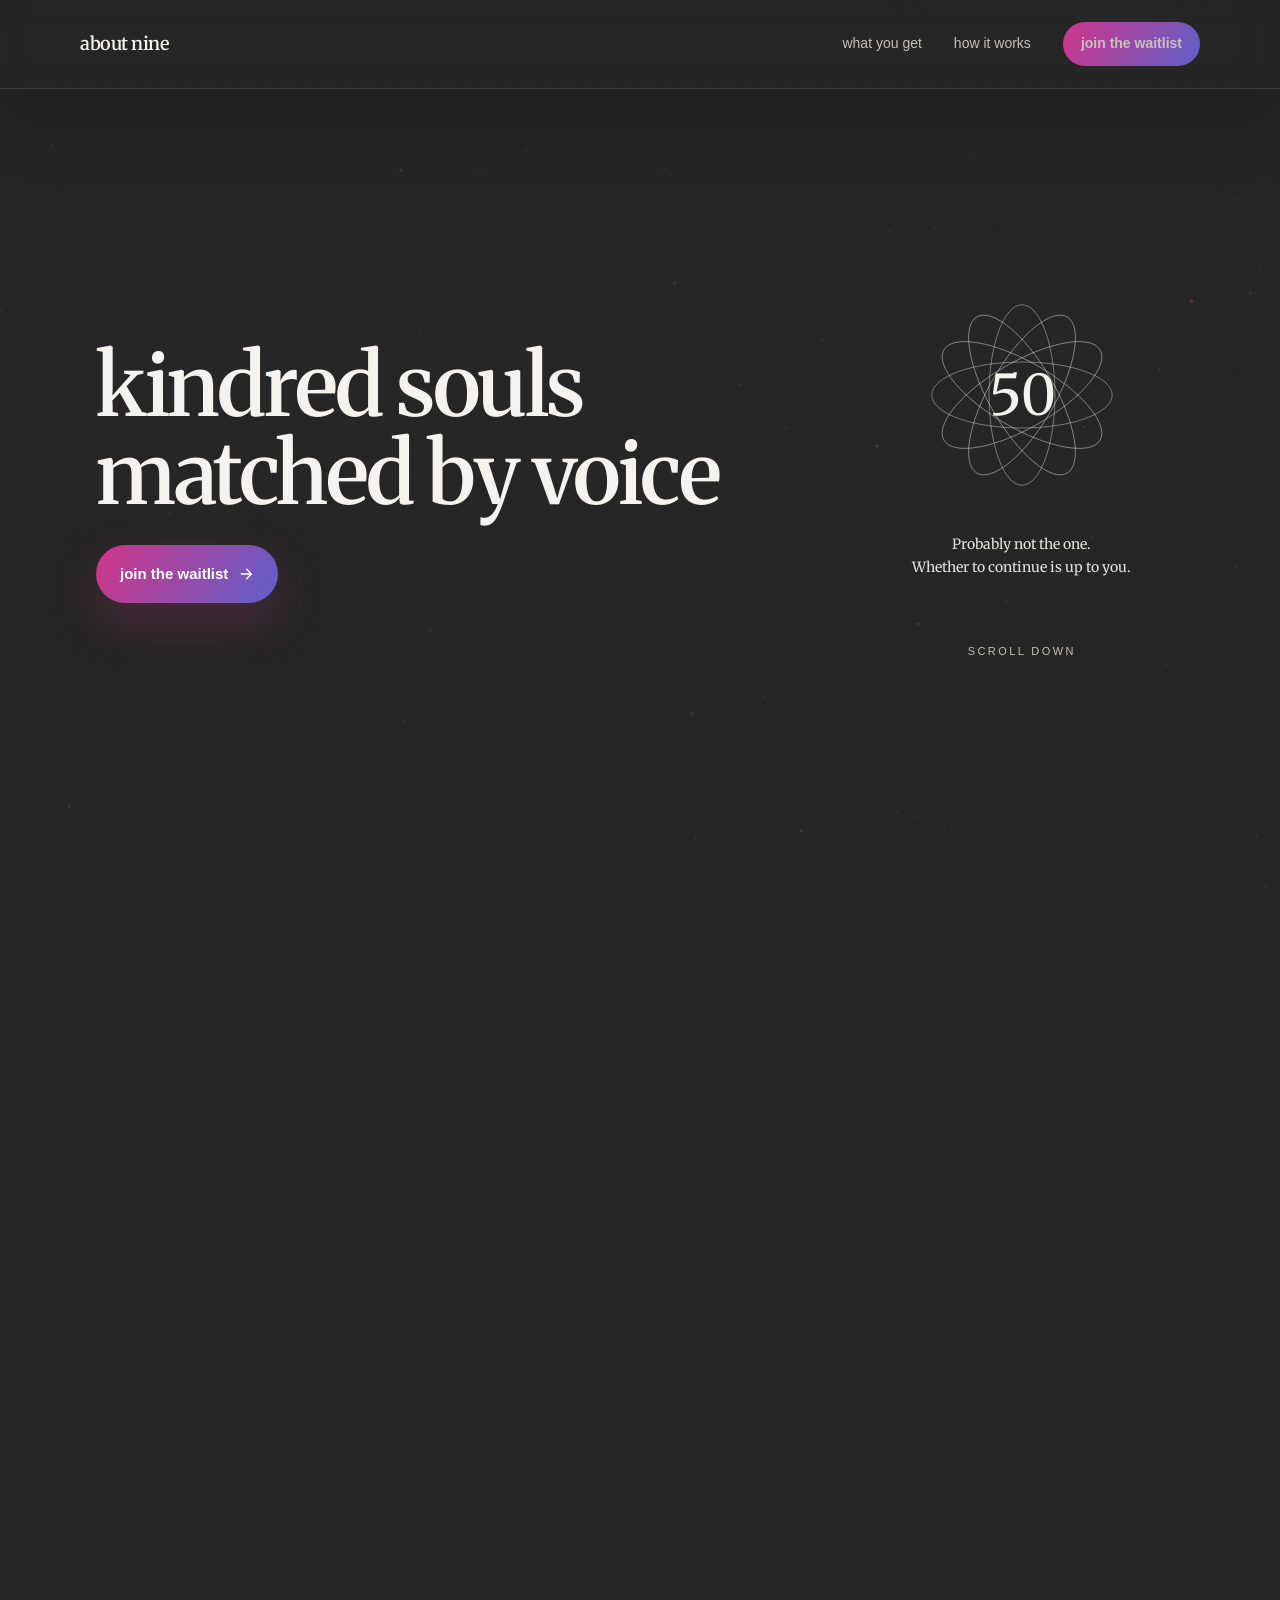
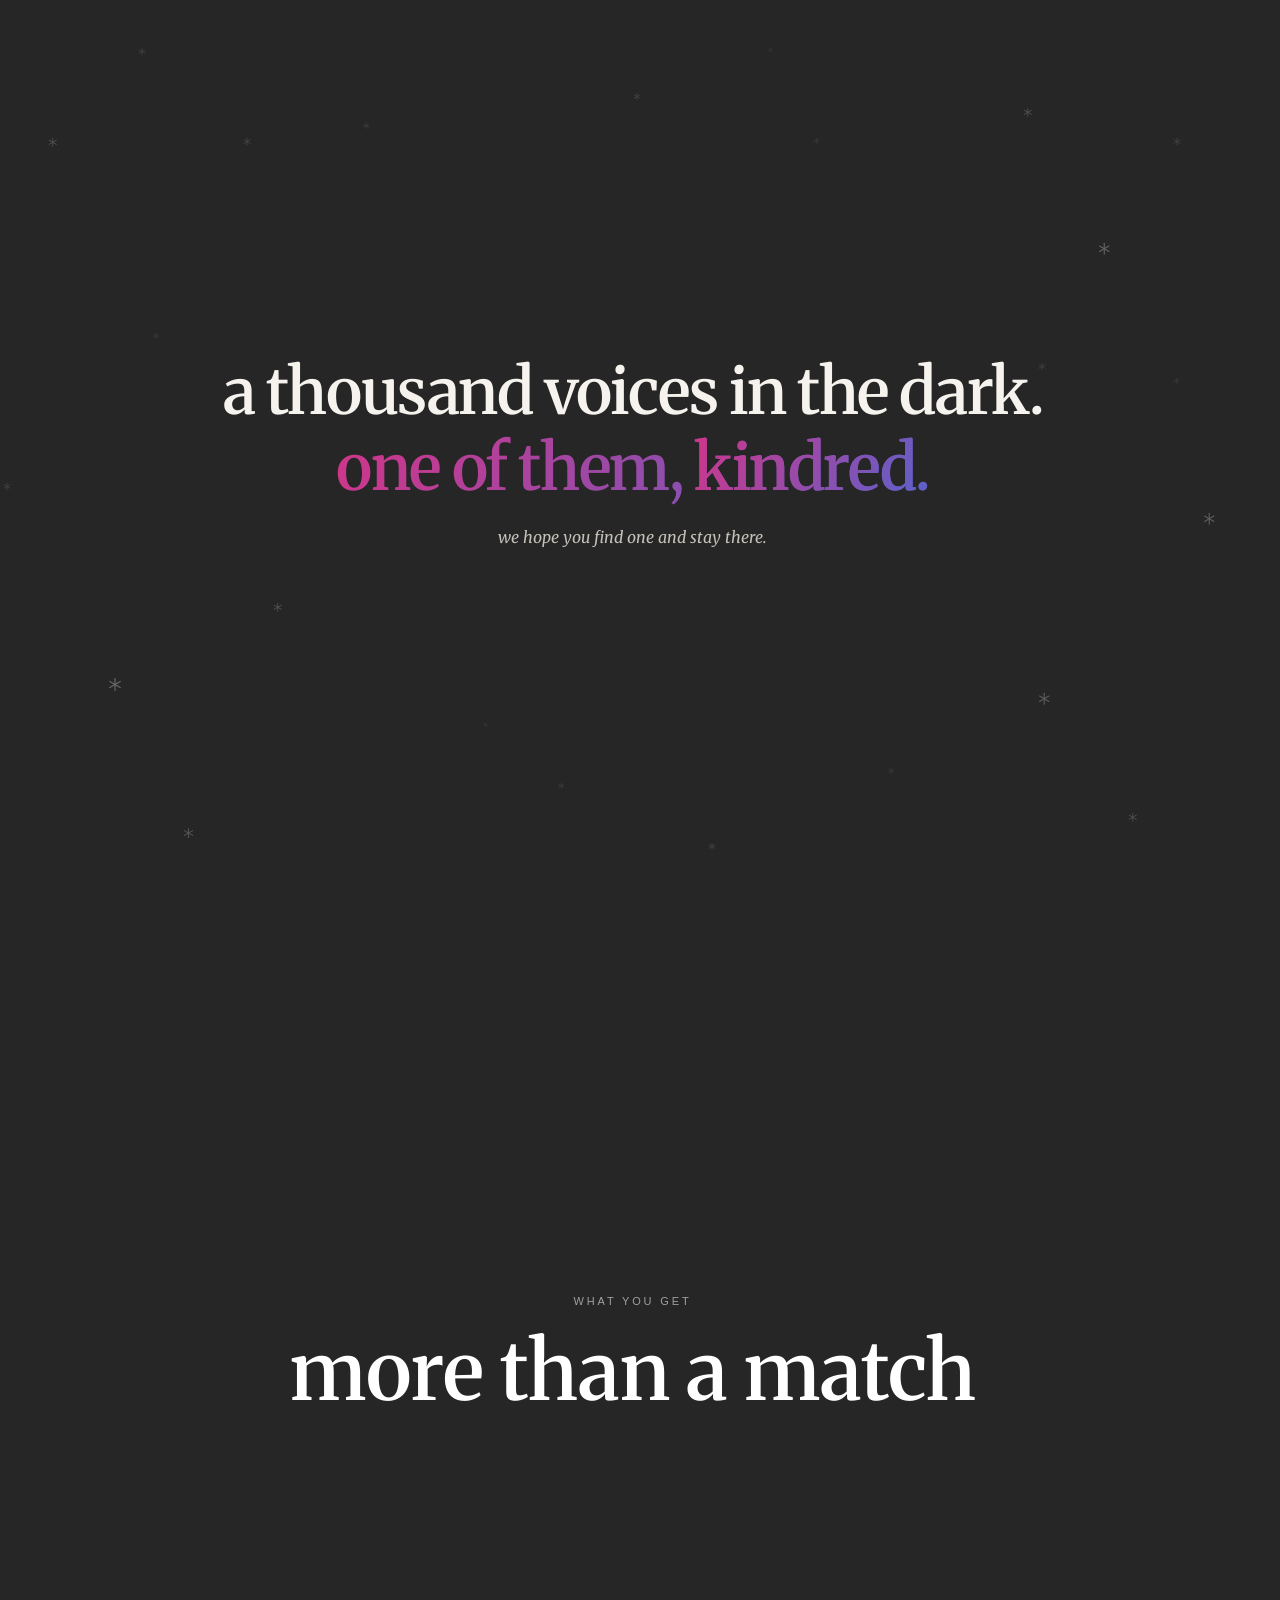
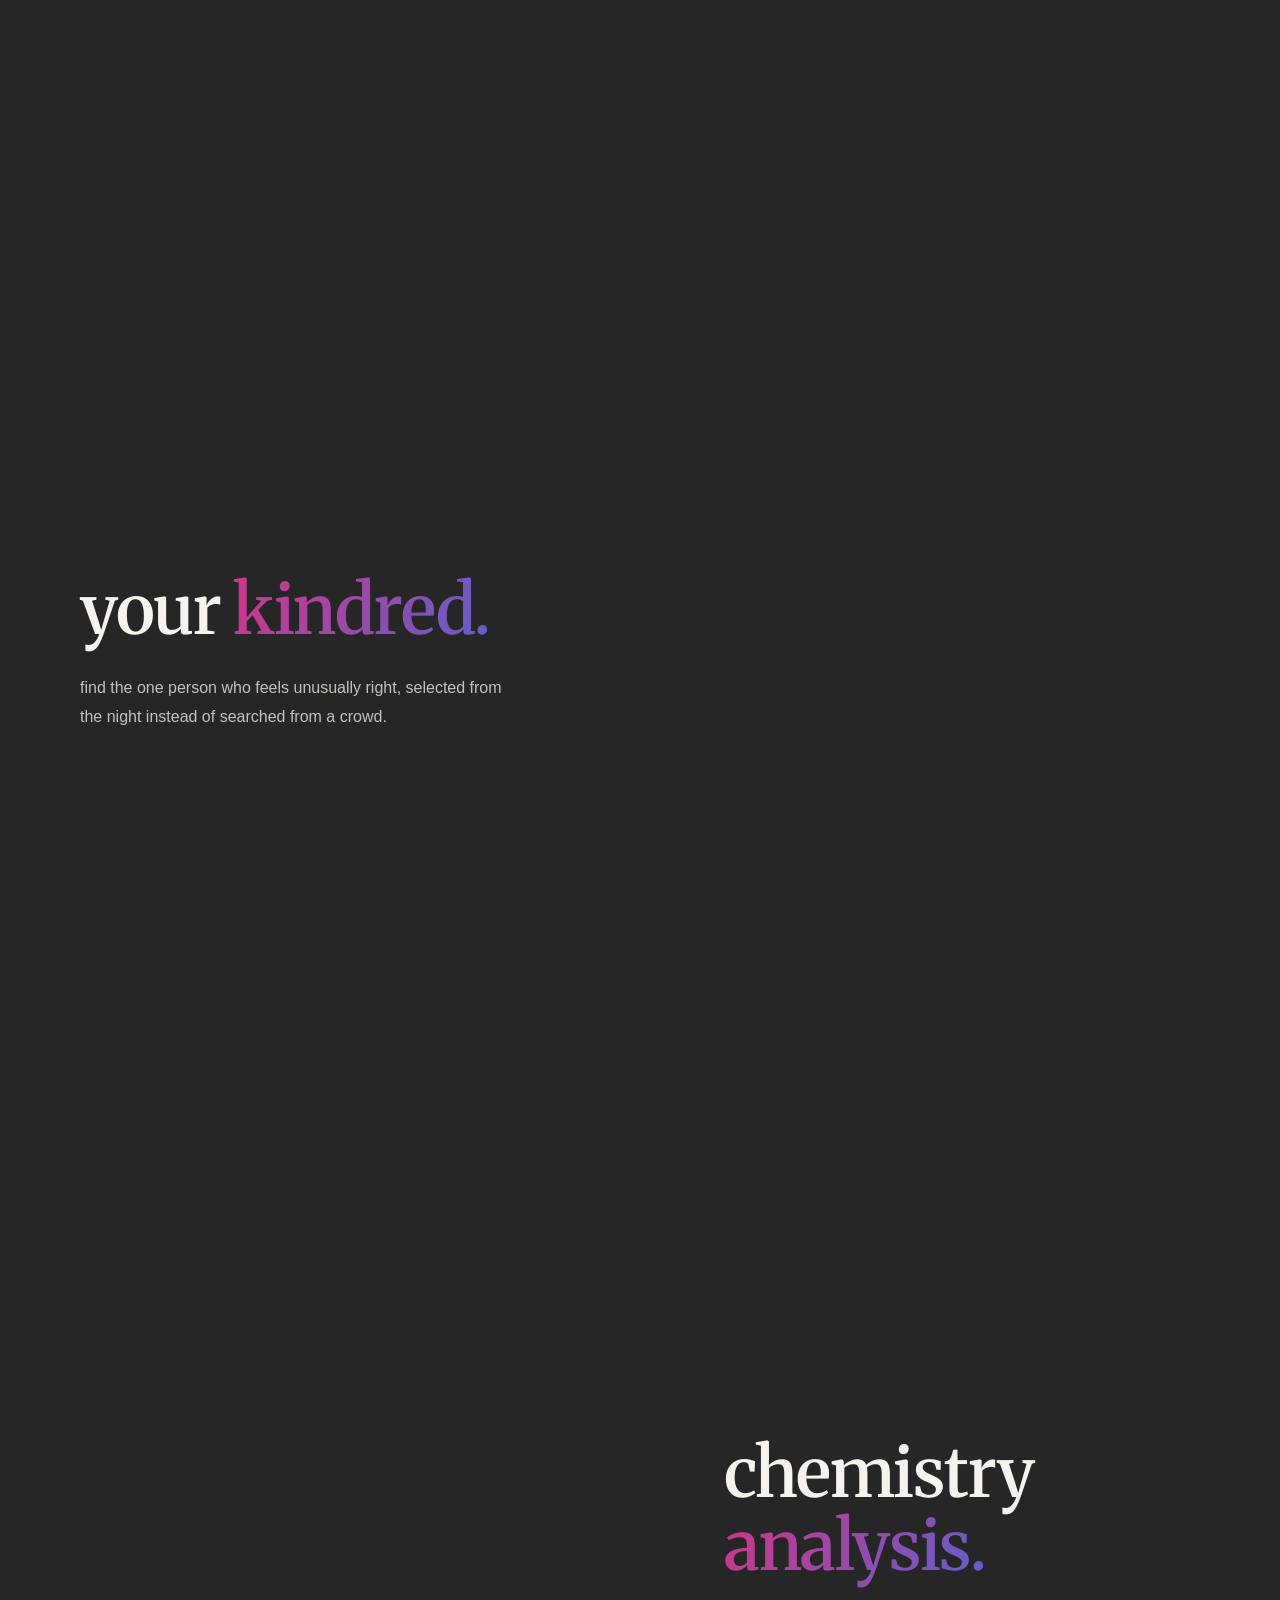
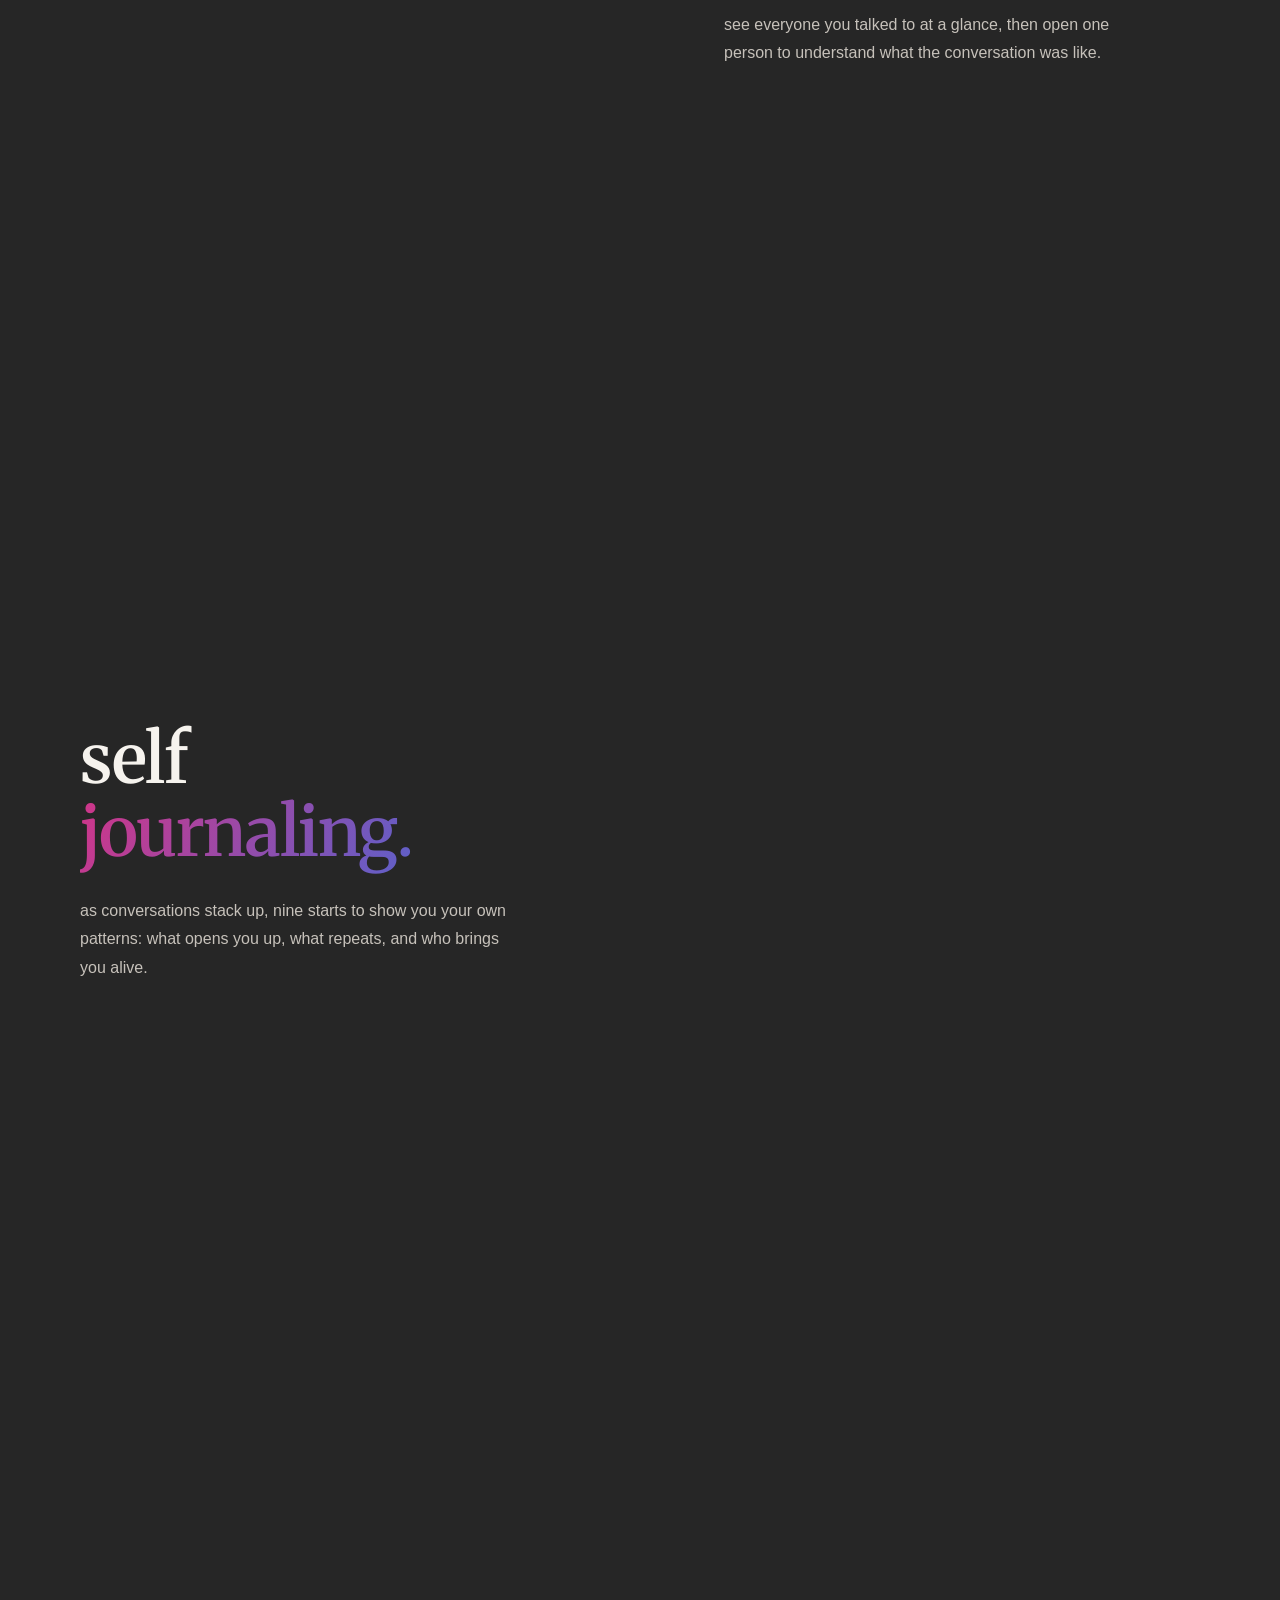
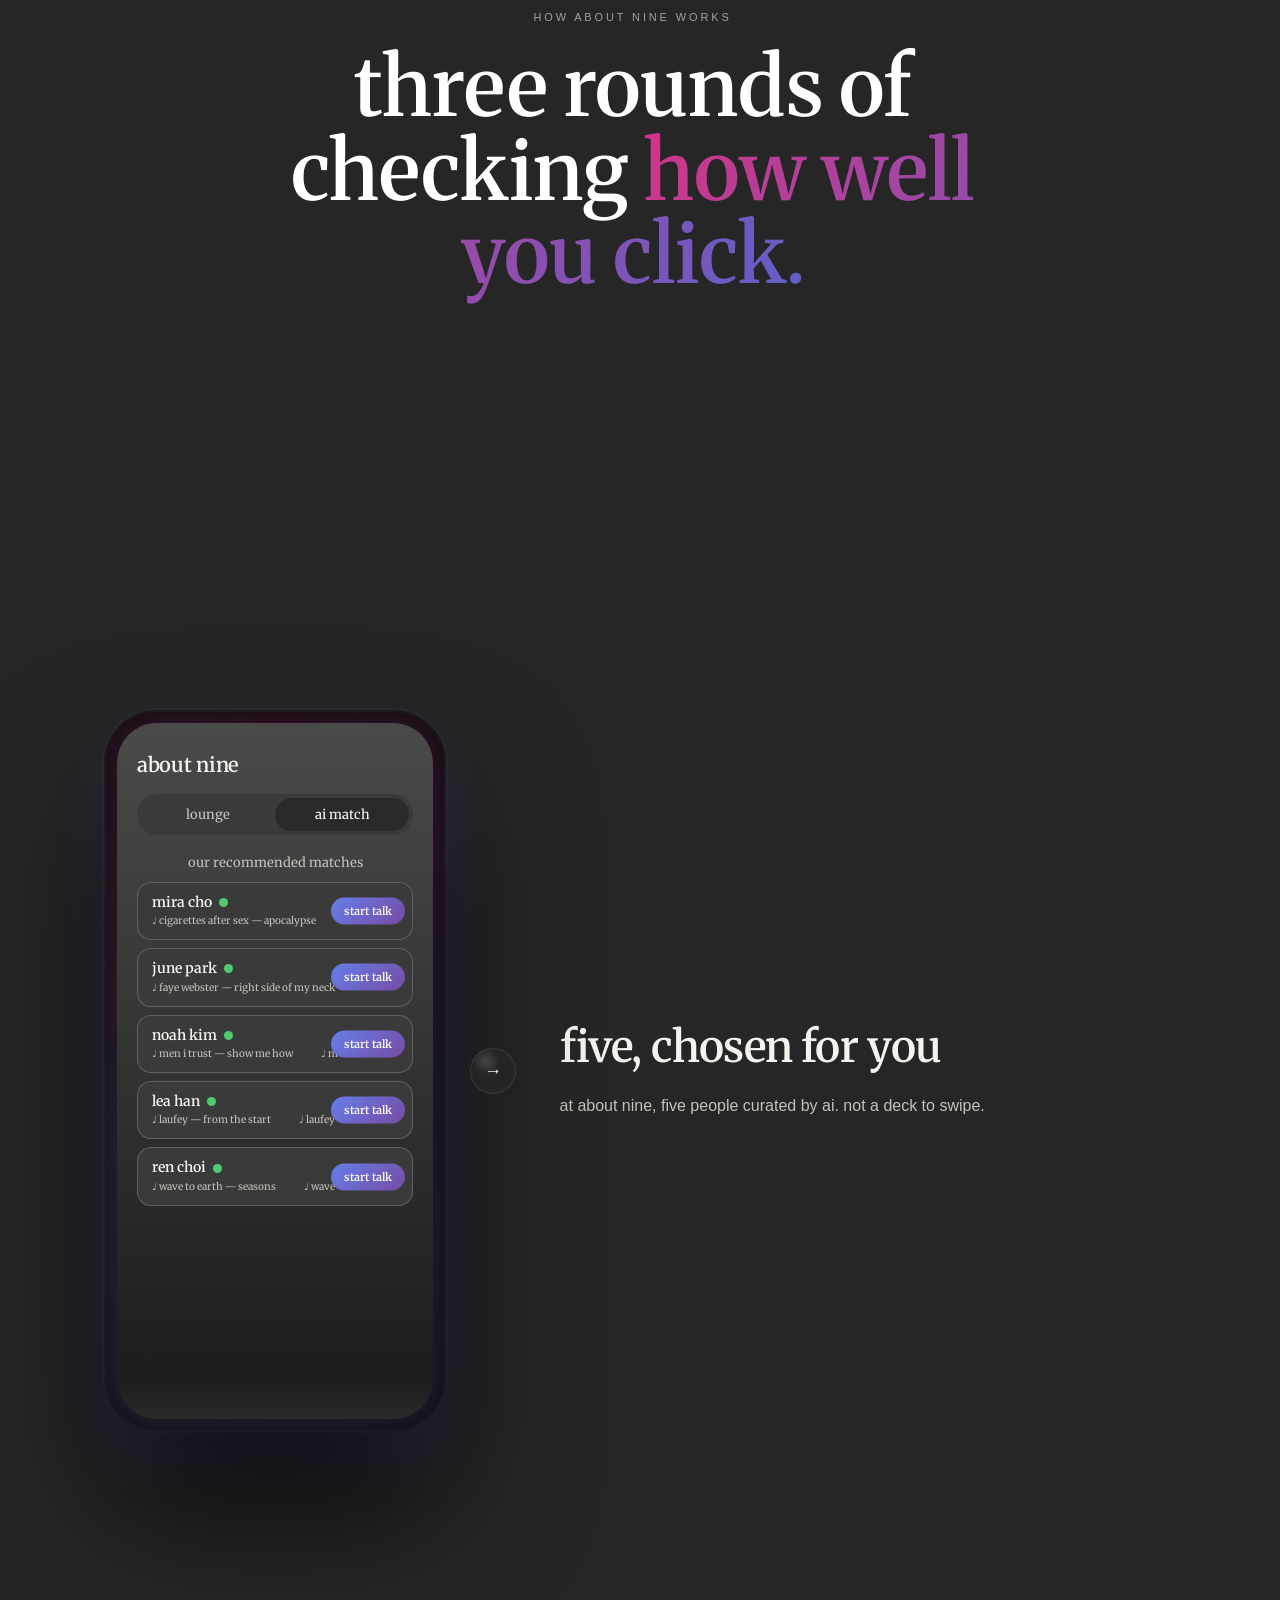
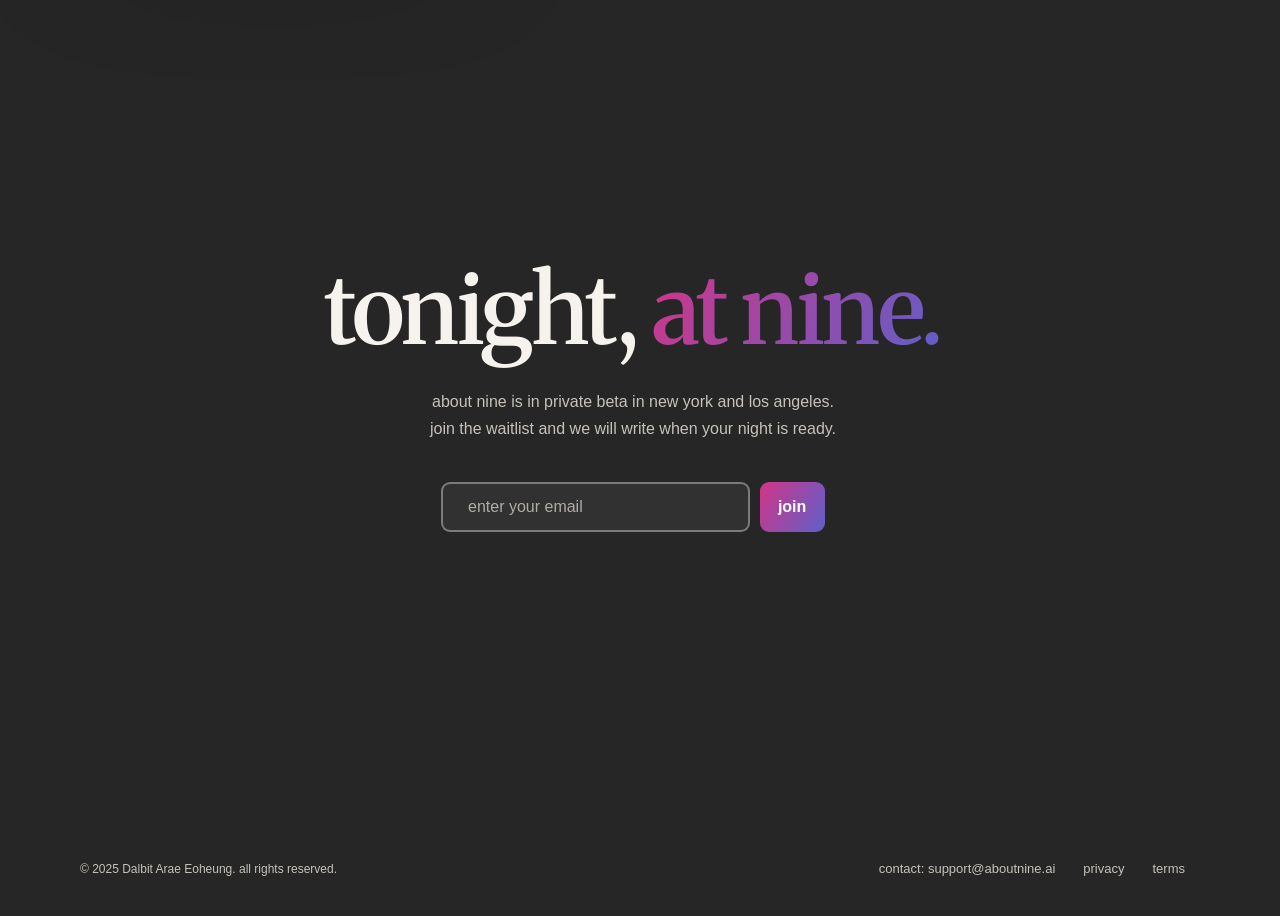
==== index.html @ ff6d90fb "first commit" ====
<!doctype html>
<html lang="en"><head>
<meta charset="utf-8">
<meta name="viewport" content="width=device-width, initial-scale=1.0">
<title>about nine</title>
<link rel="preconnect" href="https://fonts.googleapis.com">
<link rel="preconnect" href="https://fonts.gstatic.com" crossorigin="">
<link rel="stylesheet" href="./colors_and_type.css">
<style>
  * { box-sizing: border-box; margin: 0; padding: 0; -webkit-user-drag: none; }
  html {
    scroll-behavior: smooth;
    scroll-padding-top: 0;
    overflow-x: clip;
  }
  .hero,
  .dark-room,
  .sphere-transition,
  .story-cut,
  .how-nine,
  .final {
    min-height: 100svh;
    height: 100svh;
    overflow: hidden;
    display: flex;
    flex-direction: column;
    justify-content: center;
  }
  body {
    background: #0d0d10;
    color: var(--text-primary);
    font-family: var(--font-ui);
    font-size: 17px;
    line-height: 1.7;
    text-transform: lowercase;
    overflow-x: clip;
    min-height: 100vh;
    -webkit-font-smoothing: antialiased;
  }

  .container { max-width: 1280px; margin: 0 auto; padding: 0 80px; }
  section { padding: 120px 0; position: relative; }

  .sphere-transition {
    padding: 0;
    background: transparent;
  }
  .sphere-departure {
    min-height: 0;
    height: 0;
  }
  .sphere-transition::before {
    display: none;
  }

  /* ─── TOP NAV ─── */
  .topnav {
    position: fixed; top: 0; left: 0; right: 0; z-index: 50;
    padding: 22px 0;
    backdrop-filter: blur(14px);
    background: rgba(20,20,22,0.65);
    border-bottom: 1px solid rgba(255,255,255,0.06);
  }
  .topnav .row {
    max-width: 1280px; margin: 0 auto; padding: 0 80px;
    display: flex; align-items: center; justify-content: space-between;
  }
  .brand-lockup {
    display: flex; align-items: center; gap: 10px; color: #fff;
    font-family: var(--font-brand); font-size: 18px; font-weight: 600;
    letter-spacing: -0.5px; text-decoration: none;
  }
  .nav-links { display: flex; gap: 32px; align-items: center; }
  .nav-links a { color: var(--text-secondary); text-decoration: none; font-size: 14px; }
  .nav-links a:hover { color: #fff; }
  .nav-cta {
    padding: 10px 18px; border-radius: 25px;
    background: var(--grad-primary); color: #fff;
    text-decoration: none; font-size: 14px; font-weight: 600;
  }

  /* ─── HERO ─── */
  .hero {
    padding: clamp(88px, 11vh, 118px) 0 clamp(44px, 6vh, 72px);
    position: relative;
    background: transparent;
  }
  .hero::after {
    display: none;
  }
  .hero .grid {
    display: grid; grid-template-columns: 1.05fr 0.95fr;
    gap: 60px; align-items: center;
  }
  .hero h1 {
    font-family: var(--font-brand); font-size: 96px; font-weight: 600;
    letter-spacing: -2.5px; line-height: 1.02; color: #fff;
  }
  .hero h1 .accent { color: rgba(255,255,255,0.55); white-space: nowrap; }
  .hero h1 .nobreak { white-space: nowrap; display: inline-block; }
  .cta-row { display: flex; gap: 14px; align-items: center; flex-wrap: wrap; margin-top: 28px; }
  .btn {
    display: inline-flex; align-items: center; gap: 10px;
    padding: 16px 24px; border-radius: 999px; font-size: 15px; font-weight: 600;
    cursor: pointer; border: none; text-decoration: none;
    font-family: var(--font-ui); transition: opacity 0.2s ease;
  }
  .btn:hover { opacity: 0.92; }
  .btn-primary { background: var(--grad-primary); color: #fff; }

  /* Phone preview — chemistry-score screen, recreated */
  .phone-wrap {
    position: relative; display: flex; justify-content: center; align-items: center;
  }
  .phone-wrap::before {
    content: ''; position: absolute; width: 540px; height: 540px;
    border-radius: 50%;
    background: radial-gradient(circle at center,
      rgba(180, 160, 255, 0.30) 0%,
      rgba(123, 91, 255, 0.18) 30%,
      transparent 65%);
    filter: blur(20px);
    z-index: 0; pointer-events: none;
    animation: bloom 6s ease-in-out infinite;
  }
  @keyframes bloom { 0%, 100% { opacity: 0.65; transform: scale(0.98); } 50% { opacity: 1.00; transform: scale(1.04); } }
  .phone {
    width: 380px; aspect-ratio: 9 / 19;
    background: #0a0a0c;
    border-radius: 52px;
    border: 1px solid rgba(255,255,255,0.06);
    box-shadow:
      0 80px 140px rgba(0,0,0,0.7),
      0 30px 60px rgba(123,91,255,0.18),
      0 0 0 1.5px rgba(255,255,255,0.04),
      inset 0 0 0 1px rgba(255,255,255,0.04);
    overflow: hidden; position: relative; z-index: 1;
    padding: 12px;
  }
  .phone .bezel {
    position: absolute; inset: 12px; border-radius: 40px;
    overflow: hidden;
    background:
      radial-gradient(ellipse 80% 50% at 50% 45%, rgba(140,120,200,0.16) 0%, transparent 65%),
      #1a1a1a;
    display: flex; flex-direction: column;
    padding: 60px 30px 60px;
    align-items: center;
    justify-content: center;
    gap: 28px;
  }
  .phone .sphere-stage {
    width: 220px; height: 220px;
    position: relative;
    display: flex; align-items: center; justify-content: center;
  }
  .phone .sphere-stage::before {
    content: ''; position: absolute; inset: -30px;
    background: radial-gradient(circle at center, rgba(220,200,255,0.18) 0%, transparent 60%);
    filter: blur(10px); pointer-events: none;
  }
  .phone .app-sphere {
    width: 100%; height: 100%; position: absolute; inset: 0;
    animation: sphereSpin 60s linear infinite;
  }
  @keyframes sphereSpin { to { transform: rotate(360deg); } }
  .phone .app-sphere ellipse {
    fill: none; stroke: rgba(255,255,255,0.50); stroke-width: 0.7;
  }
  .phone .number {
    font-family: var(--font-brand); font-size: 56px; font-weight: 400;
    color: #fff; letter-spacing: 0; line-height: 1;
    position: relative; z-index: 2; text-transform: none;
  }
  .phone .scr-caption {
    font-family: var(--font-brand); font-size: 14px;
    color: #fff; line-height: 1.9;
    text-align: center; opacity: 0.92;
    text-transform: none;
  }
  .phone .glass {
    position: absolute; inset: 12px; border-radius: 40px; pointer-events: none;
    background: linear-gradient(135deg,
      rgba(255,255,255,0.08) 0%,
      rgba(255,255,255,0) 30%,
      rgba(255,255,255,0) 70%,
      rgba(255,255,255,0.04) 100%);
    z-index: 3;
  }
  .phone-wrap::after {
    content: ''; position: absolute;
    bottom: -50px; left: 50%; transform: translateX(-50%);
    width: 320px; height: 36px; border-radius: 50%;
    background: radial-gradient(ellipse at center,
      rgba(123,91,255,0.30) 0%,
      rgba(123,91,255,0) 70%);
    filter: blur(14px);
    z-index: 0; pointer-events: none;
  }
  /* ─── DARK ROOM (section 2) ─── */
  .dark-room {
    text-align: center;
    padding: 200px 0 220px;
    background: transparent;
    position: relative;
    overflow: hidden;
  }
  .dark-room::before {
    display: none;
  }
  .dark-room::after {
    display: none;
  }

  /* starfield of tiny asterisks */
  .starfield {
    position: absolute; inset: 0; pointer-events: none;
    z-index: 0;
    color: #fff;
  }
  .starfield svg { width: 100%; height: 100%; display: block; }
  .starfield .twinkle { animation: twinkle 5s ease-in-out infinite; }
  .starfield .twinkle.d1 { animation-delay: 1.2s; }
  .starfield .twinkle.d2 { animation-delay: 2.4s; }
  .starfield .twinkle.d3 { animation-delay: 3.6s; }
  @keyframes twinkle { 0%, 100% { opacity: 0.10; } 50% { opacity: 0.45; } }

  .dark-room .container { position: relative; z-index: 3; }

  .dark-room .quote {
    font-family: var(--font-brand);
    font-size: 64px; font-weight: 600;
    letter-spacing: -1.4px; line-height: 1.2; color: #fff;
    max-width: 920px; margin: 0 auto;
  }
  .dark-room .quote .light { color: rgba(255,255,255,0.42); }
  .dark-room .quote em.kindred {
    font-style: normal;
    background: linear-gradient(90deg, #e6d4ff 0%, #c8d6ff 100%);
    -webkit-background-clip: text; background-clip: text; -webkit-text-fill-color: transparent;
    font-weight: 600;
  }
  .dark-room-sub {
    margin-top: 38px;
    font-family: var(--font-brand);
    font-size: 16px; line-height: 1.7; color: var(--text-secondary);
    max-width: 460px; margin-left: auto; margin-right: auto;
    font-style: italic;
  }

  /* ─── STORY CUTS AFTER DARK ROOM ─── */
  .story-cut {
    position: relative;
    padding: 0;
    overflow: hidden;
    isolation: isolate;
    background: transparent;
  }
  .story-cut::before {
    display: none;
  }
  .story-cut::after {
    content: '';
    position: absolute;
    inset: auto 8vw 0;
    height: 1px;
    z-index: 0;
    pointer-events: none;
    background: linear-gradient(90deg, transparent, rgba(255,255,255,0.14), transparent);
  }
  .story-cut.what-panel::after {
    content: none;
    display: none;
    height: 0;
    background: none;
  }
  .story-cut .container {
    position: relative;
    z-index: 1;
    width: 100%;
  }
  .story-grid {
    display: grid;
    grid-template-columns: minmax(0, 0.9fr) minmax(360px, 1.1fr);
    gap: clamp(48px, 8vw, 112px);
    align-items: center;
  }
  .story-cut.reverse .story-grid {
    grid-template-columns: minmax(360px, 1.08fr) minmax(0, 0.92fr);
  }
  .story-cut.reverse .story-copy { order: 2; }
  .story-kicker {
    font-family: var(--font-ui);
    font-size: 11px;
    color: rgba(255,255,255,0.42);
    letter-spacing: 0.26em;
    text-transform: uppercase;
    margin-bottom: 22px;
  }
  .story-copy h2 {
    font-family: var(--font-brand);
    font-size: clamp(42px, 5.4vw, 82px);
    font-weight: 600;
    line-height: 1.06;
    letter-spacing: -1.4px;
    color: #fff;
    max-width: 690px;
  }
  .story-copy h2 .light {
    color: rgba(255,255,255,0.50);
  }
  .story-copy p {
    margin-top: 28px;
    max-width: 430px;
    font-size: 16px;
    line-height: 1.8;
    color: var(--text-secondary);
  }
  .story-copy {
    position: relative;
    z-index: 3;
  }
  .story-visual {
    position: relative;
    min-height: 520px;
    display: flex;
    align-items: center;
    justify-content: center;
  }
  .story-visual::before {
    content: '';
    position: absolute;
    width: min(90%, 560px);
    height: 68%;
    border-radius: 50%;
    background:
      radial-gradient(ellipse at center, rgba(123,91,255,0.16), transparent 66%),
      radial-gradient(ellipse at 62% 46%, rgba(244,197,66,0.09), transparent 58%);
    filter: blur(32px);
    opacity: 0.9;
  }
  .story-visual.what-sphere-slot::before {
    opacity: 0;
  }

  .what-sphere-video {
    --sphere-opacity: 0;
    --what-left: 50%;
    --what-top: 51%;
    --what-scale: 1;
    position: fixed;
    inset: 0;
    z-index: 1;
    width: 100vw;
    height: 100svh;
    pointer-events: none;
    opacity: var(--sphere-opacity);
    visibility: hidden;
    transform: none;
    transition: none;
    will-change: opacity;
  }
  .what-sphere-video.is-unavailable {
    display: none;
  }
  .what-sphere-canvas {
    display: block;
    width: 100%;
    height: 100%;
  }

  .how-nine {
    position: relative;
    min-height: 100svh;
    height: auto;
    padding: clamp(92px, 12vh, 124px) 0 clamp(72px, 10vh, 110px);
    overflow: hidden;
    isolation: isolate;
    background: transparent;
  }
  .how-nine::before {
    display: none;
  }
  .how-nine .container {
    position: relative;
    z-index: 1;
    width: 100%;
  }
  .how-nine-inner {
    max-width: 1120px;
    margin: 0 auto;
  }
  .how-nine-header {
    display: flex;
    align-items: flex-end;
    justify-content: space-between;
    gap: 32px;
    margin-bottom: 34px;
  }
  .how-nine h2 {
    font-family: var(--font-brand);
    font-size: clamp(38px, 4.2vw, 66px);
    font-weight: 600;
    line-height: 1.06;
    letter-spacing: -1.2px;
    color: #fff;
    margin: 0;
    text-transform: none;
  }
  .how-nine h2 .light {
    color: rgba(255,255,255,0.50);
  }
  .how-work-shell {
    position: relative;
    min-height: clamp(610px, 72vh, 760px);
  }
  .how-work-layout {
    display: grid;
    grid-template-columns: minmax(240px, 390px) minmax(0, 1fr);
    gap: clamp(44px, 7vw, 96px);
    align-items: center;
    min-height: inherit;
  }
  .how-phone-stage {
    position: relative;
    width: min(380px, 34vw, 38vh);
    margin: 0 auto;
  }
  .how-work-phone {
    width: 100%;
    min-height: 0;
    margin: 0 auto;
    transform: none;
    transition: none;
  }
  .how-phone-nav {
    position: absolute;
    top: 50%;
    z-index: 4;
    display: inline-flex;
    align-items: center;
    justify-content: center;
    width: 46px;
    height: 46px;
    border: 1px solid rgba(255,255,255,0.12);
    border-radius: 50%;
    background:
      radial-gradient(circle at 34% 28%, rgba(255,255,255,0.18), transparent 32%),
      rgba(18,18,24,0.80);
    color: rgba(255,255,255,0.86);
    font-size: 18px;
    line-height: 1;
    cursor: pointer;
    transform: translateY(-50%);
    transition: transform 0.2s ease, border-color 0.2s ease, background 0.2s ease;
  }
  .how-phone-nav:hover {
    transform: translateY(calc(-50% - 1px));
    border-color: rgba(255,255,255,0.26);
    background:
      radial-gradient(circle at 34% 28%, rgba(255,255,255,0.26), transparent 32%),
      rgba(35,32,48,0.86);
  }
  .how-phone-nav.prev {
    left: -70px;
  }
  .how-phone-nav.next {
    right: -70px;
  }
  .how-phone-nav[hidden] {
    display: none;
  }
  .how-copy-stack {
    display: grid;
    align-items: center;
    min-height: 260px;
  }
  .how-work-copy {
    grid-area: 1 / 1;
    position: relative;
    opacity: 0;
    transform: translateY(12px);
    pointer-events: none;
    transition: opacity 0.34s ease, transform 0.34s ease;
  }
  .how-work-copy.active {
    opacity: 1;
    transform: translateY(0);
    pointer-events: auto;
  }
  .how-work-copy h3 {
    max-width: 520px;
    font-family: var(--font-brand);
    font-size: clamp(32px, 3.4vw, 54px);
    font-weight: 600;
    line-height: 1.08;
    letter-spacing: -0.8px;
    color: #fff;
    margin-bottom: 22px;
  }
  .how-work-copy h3 .light {
    color: rgba(255,255,255,0.48);
  }
  .how-work-copy p {
    max-width: 440px;
    color: var(--text-secondary);
    font-size: 16px;
    line-height: 1.74;
  }
  .how-phone-screens {
    position: absolute;
    inset: 12px;
    z-index: 1;
    border-radius: 40px;
    overflow: hidden;
    background:
      linear-gradient(180deg, #4a4a4a 0%, #1a1a1a 100%);
  }
  .how-phone-screen {
    position: absolute;
    inset: 0;
    min-height: 0;
    height: auto;
    padding: 30px 20px calc(26px + env(safe-area-inset-bottom, 0px));
    display: flex;
    flex-direction: column;
    background: transparent;
    color: #fff;
    font-family: "Merriweather", var(--font-brand), serif;
    opacity: 0;
    transform: translateX(10px);
    pointer-events: none;
    transition: opacity 0.34s ease, transform 0.34s ease;
  }
  .how-phone-screen.active {
    opacity: 1;
    transform: translateX(0);
    pointer-events: auto;
  }
  .how-phone-screen::before {
    display: none;
  }
  .proto-lounge,
  .proto-option,
  .proto-result {
    flex: 1;
    min-height: 0;
    display: flex;
    flex-direction: column;
  }
  .proto-brand {
    color: #fff;
    font-family: "Merriweather", var(--font-brand), serif;
    font-size: 20px;
    font-weight: 600;
    letter-spacing: -0.3px;
    line-height: 1.15;
  }
  .proto-brand {
    color: rgba(255,255,255,0.72);
    text-align: left;
    margin-bottom: 18px;
  }
  .proto-tabs {
    display: flex;
    gap: 0;
    width: 100%;
    padding: 4px;
    border-radius: 24px;
    background: #3a3a3a;
    margin-bottom: 20px;
  }
  .proto-tabs span {
    flex: 1;
    min-width: 0;
    padding: 10px 8px;
    border-radius: 20px;
    color: #b0b0b0;
    text-align: center;
    font-size: 13px;
    font-weight: 500;
    line-height: 1;
  }
  .proto-tabs span.active {
    color: #fff;
    background: #2a2a2a;
  }
  .proto-content {
    flex: 1;
    overflow: hidden;
  }
  .proto-subtitle {
    margin-bottom: 10px;
    color: #b0b0b0;
    text-align: center;
    font-size: 13px;
    line-height: 1.3;
  }
  .proto-user-list {
    display: grid;
    gap: 8px;
  }
  .proto-user-row {
    position: relative;
    min-height: 50px;
    min-width: 0;
    width: 100%;
  }
  .proto-user-card {
    display: grid;
    grid-template-columns: minmax(0, 1fr);
    align-items: center;
    width: 100%;
    min-width: 0;
    min-height: 50px;
    padding: 12px 74px 12px 14px;
    border-radius: 14px;
    border: 1px solid rgba(255,255,255,0.20);
    background: #3a3a3a;
    color: #fff;
    overflow: hidden;
  }
  .proto-user-card > div { min-width: 0; }
  .proto-user-name {
    display: flex;
    align-items: center;
    gap: 7px;
    font-size: 14px;
    font-weight: 600;
    line-height: 1.1;
  }
  .proto-status {
    width: 9px;
    height: 9px;
    border-radius: 50%;
    background: #4ecb71;
    display: inline-block;
  }
  .proto-track {
    margin-top: 5px;
    color: #b0b0b0;
    font-size: 10px;
    line-height: 1.2;
    overflow: hidden;
    white-space: nowrap;
  }
  .proto-track-inner {
    display: inline-flex;
    align-items: center;
    gap: 28px;
    animation: protoTicker var(--ticker-dur, 20s) linear infinite;
    will-change: transform;
  }
  .proto-track-inner > span { white-space: nowrap; }
  @keyframes protoTicker {
    0%   { transform: translateX(0); }
    100% { transform: translateX(-50%); }
  }
  .proto-start {
    position: absolute;
    right: 8px;
    top: 50%;
    z-index: 1;
    transform: translateY(-50%);
    width: auto;
    padding: 8px 13px;
    border: 0;
    border-radius: 25px;
    background: linear-gradient(135deg, #667eea 0%, #764ba2 100%);
    color: #fff;
    font: inherit;
    font-size: 11px;
    font-weight: 600;
    line-height: 1;
    white-space: nowrap;
  }
  .proto-bottom-nav {
    height: 42px;
    margin: auto -20px -26px;
    background: linear-gradient(to top, rgba(42,42,42,1), rgba(42,42,42,0));
  }
  .proto-option {
    justify-content: flex-start;
    text-align: center;
  }
  .proto-option-head { margin-bottom: 8px; }
  .proto-carousel-wrap { justify-content: flex-start; }
  .proto-topic {
    width: fit-content;
    margin: 0 auto 14px;
    padding: 7px 18px;
    border-radius: 20px;
    background: #525252;
    color: #fff;
    font-size: 13px;
    line-height: 1;
  }
  .proto-question {
    font-size: 14px;
    line-height: 1.45;
    white-space: pre-line;
    color: #fff;
  }
  .proto-carousel-wrap {
    flex: 1;
    display: flex;
    flex-direction: column;
    justify-content: center;
    min-height: 0;
  }
  .proto-dots {
    display: flex;
    justify-content: center;
    gap: 8px;
    margin-bottom: 18px;
  }
  .proto-dots i {
    width: 8px;
    height: 8px;
    border-radius: 50%;
    background: #525252;
  }
  .proto-dots i.active {
    width: 18px;
    border-radius: 4px;
    background: #fff;
  }
  .proto-carousel {
    display: grid;
    grid-template-columns: repeat(3, minmax(0, 1fr));
    gap: 10px;
    align-items: center;
    width: 100%;
  }
  .proto-food-card {
    min-width: 0;
    opacity: 0.4;
    transform: scale(0.86);
  }
  .proto-food-card.center {
    opacity: 1;
    transform: scale(1);
  }
  .proto-food-card img {
    width: 100%;
    aspect-ratio: 0.78 / 1;
    object-fit: cover;
    border-radius: 18px;
    border: 2px solid transparent;
  }
  .proto-food-card.center img {
    border-color: #fff;
  }
  .proto-food-card span {
    display: block;
    margin-top: 10px;
    color: #fff;
    text-align: center;
    font-size: 11px;
    line-height: 1.25;
  }
  .proto-enter {
    width: 100%;
    padding: 15px;
    border: 0;
    border-radius: 25px;
    background: #fff;
    color: #2a2a2a;
    font: inherit;
    font-size: 15px;
    font-weight: 600;
    line-height: 1;
  }
  .proto-result .proto-brand {
    margin-bottom: 16px;
  }
  .proto-option .proto-brand {
    margin-bottom: 80px;
  }
  .proto-chat {
    flex: 1;
    display: grid;
    align-content: start;
    gap: 8px;
    min-height: 0;
    padding-top: 4px;
    overflow-y: auto;
    scrollbar-width: none;
  }
  .proto-chat::-webkit-scrollbar { display: none; }
  .proto-speaker {
    margin-bottom: 3px;
    color: rgba(255,255,255,0.62);
    font-size: 10px;
    line-height: 1;
    text-transform: lowercase;
  }
  .proto-row {
    display: flex;
    gap: 9px;
    align-items: flex-start;
  }
  .proto-row.mine {
    justify-content: flex-end;
  }
  .proto-avatar {
    width: 32px;
    height: 32px;
    border-radius: 50%;
    background: linear-gradient(135deg, #c471ed 0%, #f64f59 100%);
    flex-shrink: 0;
  }
  .proto-bubble {
    width: fit-content;
    max-width: 72%;
    padding: 7px 12px;
    border-radius: 20px;
    border: 1px solid rgba(255,255,255,0.20);
    background: #525252;
    color: #fff;
    font-size: 12px;
    line-height: 1.5;
    white-space: normal;
  }
  .proto-bubble.mine {
    color: #fff;
    background: linear-gradient(135deg, #5b7fff, #7b5bff);
  }
  .proto-input-area {
    flex-shrink: 0;
    display: flex;
    gap: 10px;
    align-items: stretch;
    padding-top: 14px;
  }
  .proto-select {
    flex: 1;
    min-height: 44px;
    padding: 0 18px;
    border-radius: 28px;
    background: #3a3a3a;
    color: #fff;
    font-size: 13px;
    display: flex;
    align-items: center;
  }
  .proto-send {
    width: 44px;
    height: 44px;
    border-radius: 50%;
    background: linear-gradient(135deg, #5b7fff, #7b5bff);
    position: relative;
    flex-shrink: 0;
  }
  .proto-send::before {
    content: '';
    position: absolute;
    left: 50%;
    top: 50%;
    width: 18px;
    height: 18px;
    transform: translate(-50%, -50%);
    background-image: url("data:image/svg+xml,%3Csvg width='20' height='20' viewBox='0 0 20 20' fill='none' xmlns='http://www.w3.org/2000/svg'%3E%3Cpath d='M4 10H16M16 10L11 5M16 10L11 15' stroke='white' stroke-width='2' stroke-linecap='round' stroke-linejoin='round'/%3E%3C/svg%3E");
    background-repeat: no-repeat;
    background-position: center;
    background-size: contain;
  }
  /* ─── HOW IT WORKS ─── */
  .section-eyebrow {
    font-family: var(--font-ui); font-size: 11px; letter-spacing: 0.3em;
    text-transform: uppercase; color: var(--text-brand-gray); margin-bottom: 18px;
  }

  /* ─── FINAL CTA ─── */
  .final {
    text-align: center; padding: 180px 0;
    background:
      radial-gradient(ellipse 60% 40% at 50% 50%, rgba(118,75,162,0.20), transparent 70%);
    position: relative;
  }
  .final h2 {
    font-family: var(--font-brand); font-size: 96px; font-weight: 600;
    letter-spacing: -2.5px; line-height: 1.02; color: #fff; margin-bottom: 28px;
  }
  .final h2 .light { color: rgba(255,255,255,0.55); }
  .final p { font-size: 16px; color: var(--text-secondary); margin-bottom: 40px; max-width: 480px; margin-left: auto; margin-right: auto; }
  .final .btn-primary { padding: 18px 30px; font-size: 16px; }

  /* ─── FOOTER ─── */
  footer {
    padding: 36px 0;
    background: #08080a;
  }
  footer .footer-row {
    max-width: 1280px; margin: 0 auto; padding: 0 80px;
    display: flex; align-items: center; justify-content: space-between;
    gap: 24px; flex-wrap: wrap;
  }
  footer .footer-copy {
    font-size: 12px; color: var(--text-brand-gray);
    text-transform: none; letter-spacing: 0;
  }
  footer .footer-meta {
    display: flex; gap: 28px; align-items: center;
    font-size: 13px; color: var(--text-secondary);
    text-transform: none; letter-spacing: 0;
  }
  footer .footer-meta a {
    color: var(--text-secondary); text-decoration: none;
  }
  footer .footer-meta a:hover { color: #fff; }
  footer .row {
    max-width: 1280px; margin: 0 auto; padding: 0 80px;
    display: flex; align-items: center; justify-content: space-between; gap: 24px;
  }
  footer a { color: var(--text-secondary); text-decoration: none; font-size: 13px; }
  footer a:hover { color: #fff; }

  /* ─── RESPONSIVE ─── */
  @media (max-width: 960px) {
    .container, .topnav .row { padding: 0 32px; }
    footer .footer-row { padding: 0 32px; flex-direction: column; align-items: flex-start; gap: 12px; }
    footer .footer-meta { flex-wrap: wrap; gap: 16px; }
    section { padding: 80px 0; }
    .hero { padding: 66px 0 0; }
    .hero .grid { grid-template-columns: 1fr; gap: 20px; text-align: center; }
    .hero h1 { font-size: 56px; letter-spacing: -1.5px; }
    .cta-row { justify-content: center; }
    .phone-wrap { transform: none; max-width: 240px; margin: 0 auto; }
    .hero .phone { width: 100%; min-height: 0; max-height: 45vh; overflow: hidden; }
    .phone { width: 100%; height: auto; min-height: 580px; }
    .dark-room { padding: 120px 0; }
    .dark-room .quote { font-size: 38px; letter-spacing: -0.6px; }
    .story-cut {
      height: auto;
      min-height: 100svh;
      padding: 104px 0 88px;
    }
    .story-grid,
    .story-cut.reverse .story-grid {
      grid-template-columns: 1fr;
      gap: 36px;
    }
    .story-cut.reverse .story-copy { order: 0; }
    .story-copy h2 {
      font-size: 40px;
      letter-spacing: -0.6px;
    }
    .story-copy p {
      max-width: 100%;
      margin-top: 18px;
    }
    .story-visual {
      min-height: 380px;
    }
    .what-sphere-video {
      width: 100vw;
      height: 100svh;
      z-index: 1;
    }
    .how-nine {
      height: auto;
      min-height: 100svh;
      padding: 104px 0 88px;
    }
    .how-nine-header {
      align-items: flex-start;
      gap: 22px;
      margin-bottom: 26px;
    }
    .how-work-shell {
      min-height: 800px;
    }
    .how-work-layout {
      grid-template-columns: 1fr;
      gap: 30px;
      align-content: start;
    }
    .how-copy-stack {
      min-height: 250px;
    }
    .how-phone-stage {
      width: 100%;
      padding: 0 50px;
    }
    .how-phone-nav {
      width: 42px;
      height: 42px;
    }
    .how-phone-nav.prev {
      left: 0;
    }
    .how-phone-nav.next {
      right: 0;
    }
    .how-work-shell .how-phone-screen {
      inset: 12px;
      min-height: 0;
      height: auto;
      padding: 22px 12px calc(20px + env(safe-area-inset-bottom, 0px));
    }
    .how-work-shell .proto-brand {
      font-size: 15px;
      margin-bottom: 12px;
    }
    .how-work-shell .proto-tabs {
      margin-bottom: 14px;
    }
    .how-work-shell .proto-tabs span {
      padding: 7px 4px;
      font-size: 11px;
    }
    .how-work-shell .proto-subtitle {
      font-size: 11px;
      margin-bottom: 8px;
    }
    .how-work-shell .proto-user-list {
      gap: 6px;
    }
    .how-work-shell .proto-user-row {
      min-height: 44px;
    }
    .how-work-shell .proto-user-card {
      min-height: 44px;
      padding: 10px 62px 10px 10px;
    }
    .how-work-shell .proto-user-name {
      font-size: 12px;
    }
    .how-work-shell .proto-track {
      font-size: 9px;
    }
    .how-work-shell .proto-start {
      right: 6px;
      padding: 6px 10px;
      font-size: 10px;
    }
    .how-work-shell .proto-bottom-nav {
      margin: auto -12px -20px;
    }
    .how-work-shell .proto-enter {
      padding: 11px;
      font-size: 13px;
    }
    .how-work-shell .proto-avatar {
      width: 26px;
      height: 26px;
    }
    .how-work-shell .proto-bubble {
      font-size: 11px;
      max-width: 80%;
    }
    .how-work-shell .proto-select {
      min-height: 38px;
      padding: 0 12px;
      font-size: 12px;
    }
    .how-work-shell .proto-send {
      width: 38px;
      height: 38px;
    }
    .how-work-copy h3 {
      font-size: 36px;
      margin-bottom: 16px;
    }
    .nav-links { display: none; }
    .final h2 { font-size: 50px; }

    /* ─── MOBILE HOW NINE LAYOUT ─── */
    .how-nine--mobile {
      overflow: visible !important;
      min-height: 0 !important;
      padding-bottom: 72px !important;
    }
    .how-nine--mobile .how-work-shell { display: none; }
    .how-mobile { display: flex; flex-direction: column; }
    .how-mobile-item { margin-bottom: 72px; }
    .how-mobile-item:last-child { margin-bottom: 0; }
    .how-mobile-copy { margin-bottom: 28px; }
    .how-mobile-copy h3 {
      font-family: var(--font-brand);
      font-size: 40px;
      font-weight: 600;
      line-height: 1.06;
      letter-spacing: -0.6px;
      color: #fff;
      text-transform: none;
    }
    .how-mobile-copy .light { color: rgba(255,255,255,0.50); }
    .how-mobile-copy p {
      margin-top: 18px;
      font-size: 16px;
      line-height: 1.8;
      color: var(--text-secondary);
    }
    .how-mobile-phone-wrap {
      max-width: 280px;
      margin: 0 auto;
    }
    .phone.how-mobile-phone {
      width: 100%;
      min-height: 0 !important;
    }
    .phone.how-mobile-phone .how-phone-screen {
      padding: 22px 12px calc(20px + env(safe-area-inset-bottom, 0px));
    }
    .how-mobile-phone .proto-brand { font-size: 15px; margin-bottom: 12px; }
    .how-mobile-phone .proto-option .proto-brand { margin-bottom: 64px; }
    .how-mobile-phone .proto-option .proto-carousel-wrap { justify-content: center; }
    .how-mobile-phone .proto-tabs { margin-bottom: 14px; }
    .how-mobile-phone .proto-tabs span { padding: 7px 4px; font-size: 11px; }
    .how-mobile-phone .proto-subtitle { font-size: 11px; margin-bottom: 8px; }
    .how-mobile-phone .proto-user-list { gap: 6px; }
    .how-mobile-phone .proto-user-row { min-height: 44px; }
    .how-mobile-phone .proto-user-card { min-height: 44px; padding: 10px 62px 10px 10px; }
    .how-mobile-phone .proto-user-name { font-size: 12px; }
    .how-mobile-phone .proto-track { font-size: 9px; }
    .how-mobile-phone .proto-start { right: 6px; padding: 6px 10px; font-size: 10px; }
    .how-mobile-phone .proto-bottom-nav { margin: auto -12px -20px; }
    .how-mobile-phone .proto-enter { padding: 11px; font-size: 13px; }
    .how-mobile-phone .proto-avatar { width: 26px; height: 26px; }
    .how-mobile-phone .proto-bubble { font-size: 11px; max-width: 80%; }
    .how-mobile-phone .proto-select { min-height: 38px; padding: 0 12px; font-size: 12px; }
    .how-mobile-phone .proto-send { width: 38px; height: 38px; }
  }

  /* ─── PROTO PROFILE CARD ─── */
  .proto-profile-card {
    padding: 14px 16px;
    border-radius: 16px;
    border: 1px solid rgba(255,255,255,0.18);
    background: #3a3a3a;
    min-width: 160px;
    text-align: left;
  }
  .proto-profile-name {
    font-size: 13px;
    font-weight: 600;
    color: #fff;
    margin-bottom: 4px;
  }
  .proto-profile-meta {
    font-size: 10px;
    color: #b0b0b0;
    margin-bottom: 10px;
    line-height: 1.4;
  }
  .proto-profile-btn {
    display: inline-block;
    padding: 5px 12px;
    border-radius: 20px;
    background: rgba(255,255,255,0.12);
    color: rgba(255,255,255,0.80);
    font-size: 10px;
    font-weight: 600;
    border: 0;
    cursor: default;
    font: inherit;
    font-size: 10px;
    line-height: 1;
  }

  /* ─── PROTO SCORE CARD ─── */
  .proto-score-card {
    padding: 14px 16px;
    border-radius: 16px;
    border: 1px solid rgba(255,255,255,0.18);
    background: #3a3a3a;
    text-align: left;
  }
  .proto-score-value {
    font-size: 13px;
    font-weight: 600;
    color: #fff;
    margin-bottom: 4px;
  }
  .proto-score-desc {
    font-size: 10px;
    color: #b0b0b0;
    margin-bottom: 10px;
    line-height: 1.4;
  }
  .proto-score-btn {
    display: inline-block;
    padding: 5px 12px;
    border-radius: 20px;
    background: rgba(255,255,255,0.12);
    color: rgba(255,255,255,0.80);
    font: inherit;
    font-size: 10px;
    line-height: 1;
    border: 0;
    cursor: default;
  }

  /* ─── PROTO CHAT ANIMATION ─── */
  .proto-result .proto-row {
    opacity: 0;
    transform: translateY(6px);
  }
  .proto-result .proto-row.proto-msg-in {
    animation: protoChatIn 0.36s cubic-bezier(0.2, 1, 0.4, 1) forwards;
  }
  @keyframes protoChatIn {
    to { opacity: 1; transform: translateY(0); }
  }
  /* ─── FOOD CARD SELECTION ─── */
  .proto-food-card.center img { border-color: #fff; }

  /* ─── SCROLL REVEAL ─── */
  .reveal {
    opacity: 0;
    transform: translateY(24px);
    transition: opacity 0.9s cubic-bezier(0.16, 1, 0.3, 1),
                transform 0.9s cubic-bezier(0.16, 1, 0.3, 1);
    will-change: opacity, transform;
  }
  .reveal.in { opacity: 1; transform: translateY(0); }
  .reveal.d1 { transition-delay: 0.08s; }
  .reveal.d2 { transition-delay: 0.18s; }
  .reveal.d3 { transition-delay: 0.28s; }

  /* ─── ODOMETER SCORE ─── */
  .number.odometer {
    display: inline-flex;
    align-items: flex-start;
    justify-content: center;
  }
  .odometer-digit {
    display: inline-block;
    overflow: hidden;
    height: 1em;
  }
  .odometer-digit.hidden { width: 0; }
  .odometer-digit-inner {
    display: flex;
    flex-direction: column;
    will-change: transform;
    transition: transform 0.38s cubic-bezier(0.32, 1, 0.5, 1);
  }
  .odometer-digit-inner span {
    display: block;
    height: 1em;
    line-height: 1;
    text-align: center;
  }

  /* ─── SCROLL HINT ─── */
  .scroll-hint {
    font-family: var(--font-ui);
    font-size: 11px;
    letter-spacing: 0.22em;
    text-transform: uppercase;
    color: rgba(255,255,255,0.35);
    animation: scrollHintBlink 2.8s ease-in-out infinite;
  }
  @keyframes scrollHintBlink {
    0%, 100% { opacity: 0.9; }
    50% { opacity: 0.12; }
  }

  @media (prefers-reduced-motion: reduce) {
    .reveal { transition: none; opacity: 1; transform: none; }
    .scroll-hint { animation: none; opacity: 0.4; }
    .odometer-digit-inner { transition: none; }
    .proto-track-inner { animation: none; }
    .proto-result .proto-row { opacity: 1; transform: none; }
    .proto-result .proto-row.proto-msg-in { animation: none; }
  }
</style>
<link rel="stylesheet" href="./interactive.css">
</head>
<body>

<canvas class="night-canvas" id="nightCanvas" aria-hidden="true" width="2560" height="1440"></canvas>
<div class="cursor-light" aria-hidden="true"></div>
<div class="grain-layer" aria-hidden="true"></div>

<!-- ─── TOP NAV ─── -->
<nav class="topnav">
  <div class="row">
    <a href="#" class="brand-lockup">
      about nine
    </a>
    <div class="nav-links">
      <a href="#sphere-approach" class="nav-menu-link">what you get</a>
      <a href="#how-intro" class="nav-menu-link">how it works</a>
      <a href="#cta" class="nav-cta">join the waitlist</a>
    </div>
  </div>
</nav>

<!-- ─── HERO ─── -->
<section class="hero" id="top">
  <div class="container">
    <div class="grid">
      <div>
        <h1 class="reveal"><span class="nobreak">kindred souls</span><br><span class="nobreak">matched by voice</span></h1>
        <div class="cta-row reveal d1">
          <a href="#cta" class="btn btn-primary">
            join the waitlist
            <svg width="16" height="16" viewBox="0 0 24 24" fill="none" stroke="currentColor" stroke-width="2.2" stroke-linecap="round" stroke-linejoin="round"><path d="M5 12h14M13 5l7 7-7 7"></path></svg>
          </a>
        </div>
      </div>

      <!-- score visual -->
      <div class="phone-wrap">
        <div class="phone">
          <div class="bezel">
            <div class="sphere-stage">
              <svg class="app-sphere" viewBox="-100 -100 200 200" preserveAspectRatio="xMidYMid meet">
                <g>
                  <ellipse rx="82" ry="30"></ellipse>
                  <ellipse rx="82" ry="30" transform="rotate(30)"></ellipse>
                  <ellipse rx="82" ry="30" transform="rotate(60)"></ellipse>
                  <ellipse rx="82" ry="30" transform="rotate(90)"></ellipse>
                  <ellipse rx="82" ry="30" transform="rotate(120)"></ellipse>
                  <ellipse rx="82" ry="30" transform="rotate(150)"></ellipse>
                </g>
              </svg>
              <div class="number" data-hero-score-value="">50</div>
            </div>
            <div class="scr-caption" data-hero-score-caption="">
              Probably not the one.<br>
              Whether to continue is up to you.
            </div>
            <div class="scroll-hint" aria-hidden="true">scroll down</div>
          </div>
          <div class="glass"></div>
        </div>
      </div>
    </div>
  </div>
</section>

<!-- ─── DARK ROOM ─── -->
<section class="dark-room" id="kindred" style="--dark-y: 20.00px;">
  <!-- starfield of dim asterisks -->
  <div class="starfield">
    <svg viewBox="0 0 1400 600" preserveAspectRatio="xMidYMid slice" xmlns="http://www.w3.org/2000/svg">
      <defs>
        <symbol id="ast-star" viewBox="0 0 100 100">
          <g fill="currentColor">
            <rect x="46" y="6" width="8" height="88" rx="4"></rect>
            <rect x="46" y="6" width="8" height="88" rx="4" transform="rotate(60 50 50)"></rect>
            <rect x="46" y="6" width="8" height="88" rx="4" transform="rotate(120 50 50)"></rect>
          </g>
        </symbol>
      </defs>

      <!-- left field -->
      <use href="#ast-star" x="60" y="70" width="6" height="6" opacity="0.20"></use>
      <use href="#ast-star" x="120" y="140" width="8" height="8" opacity="0.25"></use>
      <use href="#ast-star" x="40" y="220" width="7" height="7" opacity="0.18"></use>
      <use href="#ast-star" x="180" y="60" width="10" height="10" opacity="0.32" class="twinkle"></use>
      <use href="#ast-star" x="240" y="180" width="6" height="6" opacity="0.15"></use>
      <use href="#ast-star" x="80" y="320" width="10" height="10" opacity="0.28"></use>
      <use href="#ast-star" x="150" y="270" width="5" height="5" opacity="0.12"></use>
      <use href="#ast-star" x="220" y="380" width="8" height="8" opacity="0.22"></use>
      <use href="#ast-star" x="60" y="460" width="7" height="7" opacity="0.18"></use>
      <use href="#ast-star" x="140" y="540" width="9" height="9" opacity="0.25" class="twinkle d2"></use>
      <use href="#ast-star" x="280" y="320" width="6" height="6" opacity="0.15"></use>
      <use href="#ast-star" x="310" y="90" width="7" height="7" opacity="0.20"></use>
      <use href="#ast-star" x="350" y="450" width="10" height="10" opacity="0.30"></use>
      <use href="#ast-star" x="210" y="510" width="6" height="6" opacity="0.15"></use>
      <use href="#ast-star" x="380" y="220" width="5" height="5" opacity="0.10"></use>
      <use href="#ast-star" x="440" y="90" width="6" height="6" opacity="0.18"></use>
      <use href="#ast-star" x="460" y="400" width="7" height="7" opacity="0.20"></use>
      <use href="#ast-star" x="400" y="550" width="8" height="8" opacity="0.22"></use>
      <use href="#ast-star" x="270" y="540" width="5" height="5" opacity="0.10"></use>
      <use href="#ast-star" x="370" y="30" width="6" height="6" opacity="0.15"></use>

      <!-- right field -->
      <use href="#ast-star" x="960" y="70" width="7" height="7" opacity="0.20"></use>
      <use href="#ast-star" x="1010" y="160" width="9" height="9" opacity="0.28" class="twinkle d1"></use>
      <use href="#ast-star" x="1060" y="90" width="6" height="6" opacity="0.16"></use>
      <use href="#ast-star" x="1130" y="200" width="8" height="8" opacity="0.22"></use>
      <use href="#ast-star" x="1180" y="70" width="7" height="7" opacity="0.18"></use>
      <use href="#ast-star" x="1240" y="130" width="10" height="10" opacity="0.30"></use>
      <use href="#ast-star" x="1290" y="240" width="6" height="6" opacity="0.15"></use>
      <use href="#ast-star" x="1330" y="90" width="7" height="7" opacity="0.18"></use>
      <use href="#ast-star" x="1080" y="340" width="9" height="9" opacity="0.25"></use>
      <use href="#ast-star" x="1180" y="380" width="6" height="6" opacity="0.16"></use>
      <use href="#ast-star" x="1240" y="460" width="8" height="8" opacity="0.22" class="twinkle d3"></use>
      <use href="#ast-star" x="1130" y="460" width="7" height="7" opacity="0.18"></use>
      <use href="#ast-star" x="1300" y="380" width="6" height="6" opacity="0.14"></use>
      <use href="#ast-star" x="970" y="460" width="9" height="9" opacity="0.25"></use>
      <use href="#ast-star" x="1030" y="540" width="7" height="7" opacity="0.18"></use>
      <use href="#ast-star" x="1190" y="540" width="8" height="8" opacity="0.20"></use>
      <use href="#ast-star" x="1320" y="500" width="6" height="6" opacity="0.14"></use>
      <use href="#ast-star" x="970" y="240" width="6" height="6" opacity="0.15"></use>
      <use href="#ast-star" x="1060" y="250" width="5" height="5" opacity="0.10"></use>
      <use href="#ast-star" x="1280" y="30" width="6" height="6" opacity="0.15"></use>

      <!-- thin center scatter (avoid the orb-row band ~ y 270–350) -->
      <use href="#ast-star" x="520" y="80" width="5" height="5" opacity="0.12"></use>
      <use href="#ast-star" x="700" y="60" width="6" height="6" opacity="0.15" class="twinkle"></use>
      <use href="#ast-star" x="820" y="90" width="5" height="5" opacity="0.10"></use>
      <use href="#ast-star" x="650" y="520" width="5" height="5" opacity="0.12"></use>
      <use href="#ast-star" x="750" y="560" width="6" height="6" opacity="0.16"></use>
      <use href="#ast-star" x="870" y="510" width="5" height="5" opacity="0.10"></use>
      <use href="#ast-star" x="600" y="480" width="4" height="4" opacity="0.08"></use>
      <use href="#ast-star" x="790" y="30" width="4" height="4" opacity="0.08"></use>
    </svg>
  </div>

  <div class="container">
    <blockquote class="quote">
      a thousand voices in the dark.<br>
      <span class="light">one of them, <em class="kindred">kindred</em>.</span>
    </blockquote>
    <p class="dark-room-sub">we hope you find one and stay there.</p>
  </div>
</section>

<section class="sphere-transition sphere-approach" id="sphere-approach">
  <div class="what-intro-copy">
    <div class="story-kicker">what you get</div>
    <h2>more than a match</h2>
  </div>
</section>

<div class="what-sphere-video" aria-hidden="true">
  <canvas class="what-sphere-canvas"></canvas>
</div>

<!-- ─── WHAT YOU GET: YOUR KINDRED ─── -->
<section class="story-cut what-panel what-kindred" id="your-kindred">
  <div class="container">
    <div class="story-grid">
      <div class="story-copy reveal">
        <h2>your <span class="light">kindred.</span></h2>
        <p>find the one person who feels unusually right, selected from the night instead of searched from a crowd.</p>
      </div>
      <div class="story-visual what-sphere-slot reveal d1" aria-hidden="true"></div>
    </div>
  </div>
</section>

<!-- ─── WHAT YOU GET: CHEMISTRY ANALYSIS ─── -->
<section class="story-cut what-panel what-chemistry reverse" id="chemistry-analysis">
  <div class="container">
    <div class="story-grid">
      <div class="story-copy reveal">
        <h2>chemistry <span class="light">analysis.</span></h2>
        <p>see everyone you talked to at a glance, then open one person to understand what the conversation was like.</p>
      </div>
      <div class="story-visual what-sphere-slot reveal d1" aria-hidden="true"></div>
    </div>
  </div>
</section>

<!-- ─── WHAT YOU GET: SELF JOURNALING ─── -->
<section class="story-cut what-panel what-journal" id="self-journaling">
  <div class="container">
    <div class="story-grid">
      <div class="story-copy reveal">
        <h2>self <span class="light">journaling.</span></h2>
        <p>as conversations stack up, nine starts to show you your own patterns: what opens you up, what repeats, and who brings you alive.</p>
      </div>
      <div class="story-visual what-sphere-slot reveal d1" aria-hidden="true"></div>
    </div>
  </div>
</section>

<section class="sphere-transition sphere-departure" id="sphere-departure" aria-hidden="true"></section>

<!-- ─── HOW NINE WORKS: INTRO ─── -->
<section class="sphere-transition sphere-approach" id="how-intro">
  <div class="what-intro-copy">
    <div class="story-kicker">how about nine works</div>
    <h2>three rounds of checking <span class="light">how well you click.</span></h2>
  </div>
</section>

<!-- ─── HOW NINE WORKS ─── -->
<section class="how-nine" id="how">
  <div class="container">
    <div class="how-nine-inner reveal">
      <div class="how-work-shell" data-how-carousel="">
        <div class="how-work-layout">
          <div class="how-phone-stage">
            <button class="how-phone-nav prev" type="button" data-how-prev="" aria-label="previous step" title="previous step">←</button>
            <div class="phone how-work-phone">
              <div class="how-phone-screens">
                <div class="how-phone-screen active" data-how-slide="" aria-hidden="false">
                  <div class="proto-lounge">
                    <div class="proto-brand">about nine</div>
                    <div class="proto-tabs" aria-hidden="true">
                      <span>lounge</span>
                      <span class="active">ai match</span>
                    </div>
                    <div class="proto-content">
                      <div class="proto-subtitle">our recommended matches</div>
                      <div class="proto-user-list">
                        <div class="proto-user-row">
                          <div class="proto-user-card">
                            <div>
                              <div class="proto-user-name">mira cho <span class="proto-status"></span></div>
                              <div class="proto-track" style="--ticker-dur:22s"><div class="proto-track-inner"><span>♩ cigarettes after sex — apocalypse</span><span aria-hidden="true">♩ cigarettes after sex — apocalypse</span></div></div>
                            </div>
                          </div>
                          <button class="proto-start" type="button">start talk</button>
                        </div>
                        <div class="proto-user-row">
                          <div class="proto-user-card">
                            <div>
                              <div class="proto-user-name">june park <span class="proto-status"></span></div>
                              <div class="proto-track" style="--ticker-dur:26s"><div class="proto-track-inner"><span>♩ faye webster — right side of my neck</span><span aria-hidden="true">♩ faye webster — right side of my neck</span></div></div>
                            </div>
                          </div>
                          <button class="proto-start" type="button">start talk</button>
                        </div>
                        <div class="proto-user-row">
                          <div class="proto-user-card">
                            <div>
                              <div class="proto-user-name">noah kim <span class="proto-status"></span></div>
                              <div class="proto-track" style="--ticker-dur:19s"><div class="proto-track-inner"><span>♩ men i trust — show me how</span><span aria-hidden="true">♩ men i trust — show me how</span></div></div>
                            </div>
                          </div>
                          <button class="proto-start" type="button">start talk</button>
                        </div>
                        <div class="proto-user-row">
                          <div class="proto-user-card">
                            <div>
                              <div class="proto-user-name">lea han <span class="proto-status"></span></div>
                              <div class="proto-track" style="--ticker-dur:24s"><div class="proto-track-inner"><span>♩ laufey — from the start</span><span aria-hidden="true">♩ laufey — from the start</span></div></div>
                            </div>
                          </div>
                          <button class="proto-start" type="button">start talk</button>
                        </div>
                        <div class="proto-user-row">
                          <div class="proto-user-card">
                            <div>
                              <div class="proto-user-name">ren choi <span class="proto-status"></span></div>
                              <div class="proto-track" style="--ticker-dur:20s"><div class="proto-track-inner"><span>♩ wave to earth — seasons</span><span aria-hidden="true">♩ wave to earth — seasons</span></div></div>
                            </div>
                          </div>
                          <button class="proto-start" type="button">start talk</button>
                        </div>
                      </div>
                    </div>
                    <div class="proto-bottom-nav"></div>
                  </div>
                </div>

                <div class="how-phone-screen" data-how-slide="" aria-hidden="true">
                  <div class="proto-option">
                    <div class="proto-brand">about nine</div>
                    <div class="proto-option-head">
                      <div class="proto-topic">food</div>
                      <div class="proto-question">which would you pick<br>for a late dinner?</div>
                    </div>
                    <div class="proto-carousel-wrap">
                      <div class="proto-dots" aria-hidden="true"><i class="active"></i><i></i><i></i></div>
                      <div class="proto-carousel">
                        <div class="proto-food-card center">
                          <img src="./images/food/pizza/hawaiian-pizza.png" alt="hawaiian pizza">
                          <span>hawaiian</span>
                        </div>
                        <div class="proto-food-card">
                          <img src="./images/food/pizza/margherita-pizza.png" alt="margherita pizza">
                          <span>margherita</span>
                        </div>
                        <div class="proto-food-card">
                          <img src="./images/food/pizza/funghi-pizza.png" alt="funghi pizza">
                          <span>funghi</span>
                        </div>
                      </div>
                    </div>
                    <button class="proto-enter" type="button">enter</button>
                  </div>
                </div>

                <div class="how-phone-screen" data-how-slide="" aria-hidden="true">
                  <div class="proto-result">
                    <div class="proto-brand">about nine</div>
                    <div class="proto-chat">
                      <div class="proto-row">
                        <div class="proto-avatar"></div>
                        <div class="proto-bubble">
                          <div class="proto-speaker">coco</div>
                          hi, i'm coco. i'll share what i notice between you two.
                        </div>
                      </div>
                      <div class="proto-row">
                        <div class="proto-avatar"></div>
                        <div class="proto-bubble" style="padding: 0; background: transparent; border: none;">
                          <div class="proto-score-card">
                            <div class="proto-score-value">score: 94</div>
                            <div class="proto-score-desc">warmth and curiosity both stayed high.</div>
                            <button class="proto-score-btn" type="button">view score</button>
                          </div>
                        </div>
                      </div>
                      <div class="proto-row">
                        <div class="proto-avatar"></div>
                        <div class="proto-bubble">
                          <div class="proto-speaker">coco</div>
                          go or no?
                        </div>
                      </div>
                      <div class="proto-row mine">
                        <div class="proto-bubble mine">go</div>
                      </div>
                      <div class="proto-row">
                        <div class="proto-avatar"></div>
                        <div class="proto-bubble">
                          <div class="proto-speaker">coco</div>
                          mira said go too.
                        </div>
                      </div>
                      <div class="proto-row">
                        <div class="proto-avatar"></div>
                        <div class="proto-bubble">
                          <div class="proto-speaker">coco</div>
                          alright, this is the profile.
                        </div>
                      </div>
                      <div class="proto-row">
                        <div class="proto-avatar"></div>
                        <div class="proto-bubble" style="padding: 0; background: transparent; border: none;">
                          <div class="proto-profile-card">
                            <div class="proto-profile-name">mira cho</div>
                            <div class="proto-profile-meta">25 · trans woman<br>cigarettes after sex, wave to earth</div>
                            <button class="proto-profile-btn" type="button">view profile</button>
                          </div>
                        </div>
                      </div>
                      <div class="proto-row">
                        <div class="proto-avatar"></div>
                        <div class="proto-bubble">
                          <div class="proto-speaker">coco</div>
                          wishing you luck.
                        </div>
                      </div>
                    </div>
                    <div class="proto-input-area">
                      <div class="proto-select">message coco</div>
                      <div class="proto-send" aria-hidden="true"></div>
                    </div>
                  </div>
                </div>
              </div>
            </div>
            <button class="how-phone-nav next" type="button" data-how-next="" aria-label="next step" title="next step">→</button>
          </div>

          <div class="how-copy-stack">
            <div class="how-work-copy active" data-how-copy="" aria-hidden="false">
              <h3>five, chosen for you</h3>
              <p>at about nine, five people curated by ai. not a deck to swipe.</p>
            </div>
            <div class="how-work-copy" data-how-copy="" aria-hidden="true">
              <h3>three voice rounds</h3>
              <p>pick someone, then talk through three rounds: food, taste, and values.</p>
            </div>
            <div class="how-work-copy" data-how-copy="" aria-hidden="true">
              <h3>a chemistry read</h3>
              <p>a reading of how you connected, and how strong the chemistry was.</p>
            </div>
          </div>
        </div>
      </div>
    </div>
  </div>
</section>

<!-- ─── FINAL CTA ─── -->
<section class="final" id="cta">
  <div class="container">
    <h2 class="reveal" style="margin-top: 70px;">tonight, <span class="light">at nine.</span></h2>
    <p class="reveal d1">about nine is in private beta in new york and los angeles.<br>join the waitlist and we will write when your night is ready.</p>
    <form class="waitlist-form reveal d2" id="finalWaitlistForm" novalidate="">
      <label class="waitlist-label" for="finalWaitlistEmail">email</label>
      <div class="waitlist-row">
        <input class="waitlist-input" id="finalWaitlistEmail" name="email" type="email" inputmode="email" autocomplete="email" placeholder="enter your email" aria-describedby="finalWaitlistMessage">
        <button class="waitlist-submit" id="finalWaitlistButton" type="submit">join</button>
      </div>
      <div class="waitlist-message" id="finalWaitlistMessage" role="status" aria-live="polite"></div>
    </form>
  </div>
</section>

<div class="waitlist-modal" id="waitlistSuccessModal" aria-hidden="true">
  <div class="waitlist-modal-content" role="dialog" aria-modal="true" aria-label="waitlist confirmation">
    <svg class="waitlist-modal-icon" xmlns="http://www.w3.org/2000/svg" width="84" height="84" viewBox="0 0 84 84" fill="none">
      <g filter="url(#waitlistGlow)">
        <circle cx="42" cy="42" r="33" fill="url(#waitlistGlowGradient)"></circle>
      </g>
      <defs>
        <filter id="waitlistGlow" x="0.6" y="0.6" width="82.8" height="82.8" filterUnits="userSpaceOnUse" color-interpolation-filters="sRGB">
          <feFlood flood-opacity="0" result="BackgroundImageFix"></feFlood>
          <feBlend mode="normal" in="SourceGraphic" in2="BackgroundImageFix" result="shape"></feBlend>
          <feGaussianBlur stdDeviation="2.95" result="effect1_foregroundBlur"></feGaussianBlur>
        </filter>
        <linearGradient id="waitlistGlowGradient" x1="9" y1="4.5" x2="75" y2="91.5" gradientUnits="userSpaceOnUse">
          <stop stop-color="#d13588"></stop>
          <stop offset="1" stop-color="#5e60c9"></stop>
        </linearGradient>
      </defs>
    </svg>
    <p>we'll let you know<br>when our app is ready</p>
  </div>
</div>

<!-- ─── FOOTER ─── -->
<footer>
  <div class="row footer-row">
    <div class="footer-copy">© 2025 Dalbit Arae Eoheung. all rights reserved.</div>
    <div class="footer-meta">
      <span>contact: <a href="mailto:support@aboutnine.ai">support@aboutnine.ai</a></span>
      <a href="./privacy.html">privacy</a>
      <a href="./terms.html">terms</a>
    </div>
  </div>
</footer>

<script>
  // Scroll reveal via IntersectionObserver
  (function(){
    const reveal = (el) => el.classList.add('in');
    if (!('IntersectionObserver' in window)) {
      document.querySelectorAll('.reveal').forEach(reveal);
      return;
    }
    const io = new IntersectionObserver((entries, obs) => {
      entries.forEach(entry => {
        if (entry.isIntersecting) {
          reveal(entry.target);
          obs.unobserve(entry.target);
        }
      });
    }, { threshold: 0.12, rootMargin: '0px 0px -6% 0px' });
    document.querySelectorAll('.reveal').forEach(el => io.observe(el));
  })();
</script>

<script src="./interactive.js"></script>



</body></html>
---- colors_and_type.css ----
@import url('https://fonts.googleapis.com/css2?family=Merriweather:ital,wght@0,400;0,700;1,400;1,700&display=swap');

:root {
  /* Brand / Accent Colors */
  --accent-blue: #5e60c9;
  --accent-purple: #d13588;
  --accent-yellow: #9a8fc0;

  /* Gradient Presets */
  --grad-primary: linear-gradient(120deg, #d13588, #5e60c9);
  --grad-cta-overlay: linear-gradient(120deg, #d13588, #5e60c9);
  --grad-chat-mine: linear-gradient(120deg, #d13588, #5e60c9);
  --grad-avatar: linear-gradient(120deg, #d13588, #5e60c9);
  --grad-bg-body: linear-gradient(180deg, #262626 0%, #262626 100%);
  --grad-mood: linear-gradient(120deg, #d13588, #5e60c9);

  /* Surface Colors */
  --bg-dark: #262626;
  --bg-darker: #202020;
  --bg-card: rgba(255, 255, 255, 0.05);
  --bg-chat-bubble: rgba(246, 243, 238, 0.10);
  --bg-bubble: rgba(246, 243, 238, 0.10); /* Compatible alias for .qcard.other background */
  --bg-search: rgba(255, 255, 255, 0.05);
  --bg-life-card: #f6f3ee;
  --overlay-modal: rgba(0, 0, 0, 0.88);
  --overlay-loading: rgba(0, 0, 0, 0.90);

  /* Text Colors */
  --text-primary: #f6f3ee;
  --text-secondary: #c6c1ba;
  --text-muted: rgba(246, 243, 238, 0.65);
  --text-brand-gray: #9a8fc0;

  /* Semantic Colors */
  --status-error: #ff6b6b;
  --status-success: #4ecb71;
  --status-end-call: #ff4444;

  /* Border Colors */
  --border-default: rgba(246, 243, 238, 0.16);
  --border-subtle: rgba(246, 243, 238, 0.20);
  --border-faint: rgba(246, 243, 238, 0.10);

  /* Font Families */
  --font-brand: "Merriweather", serif;
  --font-ui: -apple-system, BlinkMacSystemFont, "Segoe UI", Roboto, "Helvetica Neue", sans-serif;
}
---- interactive.css ----
:root {
  --cursor-x: 50vw;
  --cursor-y: 50vh;
  --dark-y: 20px;
  --aurora-ink: #262626;
  --aurora-paper: #f6f3ee;
  --aurora-paper-dim: #c6c1ba;
  --aurora-pink: #d13588;
  --aurora-purple: #5e60c9;
  --aurora-violet: #9a8fc0;
  --aurora-line: rgba(246, 243, 238, 0.10);
  --aurora-glass: rgba(255, 255, 255, 0.05);
  --aurora-opacity: 0;
  --cursor-glow-opacity: 0;
  --hero-glow-opacity: 0;
  --warm-glow: rgba(209, 53, 136, 0.18);
  --rose-glow: rgba(209, 53, 136, 0.16);
  --blue-glow: rgba(94, 96, 201, 0.16);
}

html {
  scrollbar-gutter: stable;
  background: var(--aurora-ink);
}

body {
  background: var(--aurora-ink);
  color: var(--aurora-paper);
  isolation: isolate;
}

body::before {
  content: '';
  position: fixed;
  inset: -24vmax;
  z-index: 0;
  pointer-events: none;
  background-image:
    radial-gradient(circle, rgba(209, 53, 136, 0.92), rgba(209, 53, 136, 0.42) 42%, transparent 70%),
    radial-gradient(circle, rgba(94, 96, 201, 0.88), rgba(94, 96, 201, 0.40) 44%, transparent 72%),
    radial-gradient(circle, rgba(154, 72, 168, 0.74), rgba(154, 72, 168, 0.32) 44%, transparent 72%);
  background-repeat: no-repeat;
  background-size: 74vmax 74vmax, 70vmax 70vmax, 62vmax 62vmax;
  background-position: -24vmax -26vmax, calc(100% + 20vmax) 16vh, 18vw calc(100% + 18vmax);
  filter: blur(92px);
  opacity: var(--aurora-opacity);
  animation: auroraFloat 28s ease-in-out infinite;
  will-change: opacity, background-position, background-size;
}

@keyframes auroraFloat {
  0%,
  100% {
    background-size: 74vmax 74vmax, 70vmax 70vmax, 62vmax 62vmax;
    background-position: -24vmax -26vmax, calc(100% + 20vmax) 16vh, 18vw calc(100% + 18vmax);
  }
  50% {
    background-size: 82vmax 82vmax, 62vmax 62vmax, 68vmax 68vmax;
    background-position: -16vmax -10vmax, calc(100% + 12vmax) 8vh, 24vw calc(100% + 8vmax);
  }
}

body > section,
body > footer {
  position: relative;
  z-index: 2;
}

.night-canvas,
.cursor-light,
.grain-layer {
  pointer-events: none;
  position: fixed;
}

.night-canvas {
  inset: 0;
  width: 100%;
  height: 100%;
  z-index: 0;
  opacity: 0.46;
}

.cursor-light {
  inset: 0;
  z-index: 10000;
  background:
    radial-gradient(300px circle at var(--cursor-x) var(--cursor-y), var(--warm-glow), transparent 42%),
    radial-gradient(540px circle at var(--cursor-x) var(--cursor-y), var(--blue-glow), transparent 58%);
  mix-blend-mode: screen;
  opacity: var(--cursor-glow-opacity);
  transition: opacity 0.35s ease;
}

.grain-layer {
  inset: 0;
  z-index: 4;
  opacity: 0.055;
  background-image:
    linear-gradient(rgba(246,243,238,0.07) 1px, transparent 1px),
    linear-gradient(90deg, rgba(246,243,238,0.035) 1px, transparent 1px);
  background-size: 3px 3px, 5px 5px;
}

.topnav {
  background: rgba(38,38,38,0.50);
  border-bottom-color: var(--aurora-line);
  box-shadow: 0 20px 80px rgba(0,0,0,0.18);
}

.brand-lockup,
.hero h1,
.hero .phone .number,
.hero .phone .scr-caption,
.dark-room .quote,
.what-intro-copy h2,
.story-copy h2,
.how-nine h2,
.how-work-copy h3,
.final h2,
.proto-brand,
.proto-user-name,
.proto-question,
.proto-topic,
.proto-food-card span,
.proto-bubble,
.waitlist-input,
.waitlist-submit {
  color: var(--aurora-paper);
}

.nav-links a,
.dark-room-sub,
.story-copy p,
.how-work-copy p,
.final p,
footer .footer-copy,
footer .footer-meta,
footer .footer-meta a,
footer a,
.proto-subtitle,
.proto-tabs span,
.proto-track,
.proto-speaker,
.scroll-hint,
.waitlist-message,
.waitlist-input::placeholder {
  color: var(--aurora-paper-dim);
}

.nav-links a:hover,
footer a:hover,
.proto-tabs span.active {
  color: var(--aurora-paper);
}

.nav-menu-link {
  white-space: nowrap;
}

.hero h1 .accent,
.dark-room .quote .light,
.story-copy h2 .light,
.what-intro-copy h2 .light,
.how-nine h2 .light,
.how-work-copy h3 .light,
.final h2 .light {
  background: var(--grad-primary);
  -webkit-background-clip: text;
  background-clip: text;
  color: transparent;
  -webkit-text-fill-color: transparent;
}

.dark-room .quote em.kindred {
  background: var(--grad-primary);
  -webkit-background-clip: text;
  background-clip: text;
  color: transparent;
  -webkit-text-fill-color: transparent;
}

.section-eyebrow,
.story-kicker,
.what-intro-copy .story-kicker {
  color: var(--aurora-violet);
}

.nav-cta,
.btn-primary,
.waitlist-submit {
  background: var(--grad-primary);
  color: #fff;
}

.proto-enter {
  background: var(--aurora-paper);
  color: var(--aurora-ink);
}

.how-phone-nav {
  border-color: var(--aurora-line);
  background:
    radial-gradient(circle at 34% 28%, rgba(246,243,238,0.16), transparent 32%),
    rgba(38,38,38,0.80);
  color: var(--aurora-paper);
}

.how-phone-nav:hover {
  border-color: rgba(246,243,238,0.24);
  background:
    radial-gradient(circle at 34% 28%, rgba(246,243,238,0.24), transparent 32%),
    rgba(38,38,38,0.88);
}

.how-nine {
  overflow: visible;
}

.hero {
  --hero-pad-x: clamp(32px, 7.5vw, 140px);
  --hero-gap: clamp(30px, 4.6vw, 76px);
  --hero-phone-width: min(380px, 24vw, 38vh);
  --hero-score-scroll: min(760px, 78svh);
  display: block;
  overflow: visible;
  min-height: calc(100svh + var(--hero-score-scroll));
  height: calc(100svh + var(--hero-score-scroll));
  padding: 0;
  background: transparent;
}

.hero::before {
  display: none;
}

.hero .container {
  position: sticky;
  top: 0;
  z-index: 2;
  display: flex;
  align-items: center;
  width: 100%;
  height: 100svh;
  max-width: none;
  padding-left: var(--hero-pad-x);
  padding-right: var(--hero-pad-x);
  padding-top: clamp(88px, 11vh, 118px);
  padding-bottom: clamp(44px, 6vh, 72px);
}

.hero .grid {
  width: 100%;
  grid-template-columns: minmax(0, 1fr) var(--hero-phone-width);
  gap: var(--hero-gap);
}

.hero .grid > * {
  min-width: 0;
}

.hero .phone-wrap {
  justify-self: end;
  width: var(--hero-phone-width);
  max-width: none;
  min-width: 0;
  margin-left: auto;
  margin-right: 0;
}

.hero .phone-wrap::before {
  width: 100%;
  height: auto;
  aspect-ratio: 1;
  opacity: var(--hero-glow-opacity);
  scale: 1.42;
  animation: heroGlowScale 6s ease-in-out infinite;
}

@keyframes heroGlowScale {
  0%,
  100% {
    transform: scale(0.98);
  }
  50% {
    transform: scale(1.04);
  }
}

.hero .phone-wrap::after {
  display: none;
}

.hero h1 {
  max-width: 100%;
  text-wrap: auto;
}

.hero h1 .nobreak,
.hero h1 .accent {
  display: inline-block;
  white-space: nowrap;
}

.btn {
  transform: translate3d(var(--mx, 0px), var(--my, 0px), 0);
  transition: opacity 0.2s ease, transform 0.18s ease, box-shadow 0.25s ease;
  will-change: transform;
}

.btn-primary {
  background: var(--grad-primary);
  box-shadow: 0 18px 48px rgba(209,53,136,0.22);
}

.btn-primary:hover {
  box-shadow: 0 20px 64px rgba(209,53,136,0.20), 0 14px 44px rgba(94,96,201,0.20);
}

.phone-wrap {
  perspective: 1200px;
  transform-style: preserve-3d;
}

.phone {
  width: min(380px, 34vw, 38vh);
  max-width: none;
  cursor: default;
  transform-style: preserve-3d;
}

.hero .phone {
  aspect-ratio: auto;
  min-height: auto;
  width: 100%;
  padding: 0;
  border: 0;
  border-radius: 0;
  background: transparent;
  box-shadow: none;
  overflow: visible;
}

.hero .phone::before,
.hero .phone .glass {
  display: none;
}

.hero .phone .bezel {
  position: relative;
  inset: auto;
  min-height: 0;
  border-radius: 0;
  overflow: visible;
  background: transparent;
  padding: 0;
  transform: none;
}

.hero .phone .sphere-stage::before {
  inset: -48px;
  background: radial-gradient(circle at center, rgba(220,200,255,0.20) 0%, transparent 62%);
  filter: blur(18px);
  opacity: var(--hero-glow-opacity);
}

.hero .phone .number {
  min-width: 2.25em;
  text-align: center;
  font-variant-numeric: tabular-nums;
}

.hero .phone .scr-caption {
  width: min(100%, 340px);
  min-height: 5.8em;
  line-height: 1.7;
}

.hero .phone .scr-caption.is-changing {
  animation: hero-caption-swap 0.24s ease both;
}

@keyframes hero-caption-swap {
  from {
    opacity: 0.28;
    filter: blur(3px);
  }
  to {
    opacity: 1;
    filter: blur(0);
  }
}

.phone::before {
  content: '';
  position: absolute;
  inset: -2px;
  z-index: 0;
  border-radius: 54px;
  background: conic-gradient(from 0turn, #d13588, #5e60c9, #9a8fc0, #d13588);
  filter: blur(16px);
  opacity: 0.18;
}

.phone .bezel {
  transform: translateZ(20px);
}

.dark-room {
  isolation: isolate;
}

.dark-room .quote {
  transform: translateY(var(--dark-y));
  text-shadow: none;
}

.sphere-approach {
  z-index: 3;
  align-items: center;
  justify-content: center;
}

.what-intro-copy {
  pointer-events: none;
  position: relative;
  z-index: 3;
  width: min(88vw, 760px);
  text-align: center;
}

.what-intro-copy .story-kicker {
  margin-bottom: 18px;
  color: rgba(255,255,255,0.56);
}

.what-intro-copy h2 {
  margin: 0;
  color: #fff;
  font-family: var(--font-brand);
  font-size: clamp(44px, 6.4vw, 92px);
  font-weight: 600;
  line-height: 1.02;
  letter-spacing: 0;
}
.section-eyebrow {
  color: #d8c078;
}

.waitlist-form {
  width: min(62.222%, 473px);
  margin: 0 auto;
}

.waitlist-label {
  position: absolute;
  width: 1px;
  height: 1px;
  overflow: hidden;
  clip: rect(0 0 0 0);
  white-space: nowrap;
}

.waitlist-row {
  display: grid;
  grid-template-columns: minmax(0, 1fr) 65px;
  gap: 10px;
  align-items: stretch;
}

.waitlist-input,
.waitlist-submit {
  min-height: 50px;
  border-radius: 9px;
  font-family: var(--font-ui);
  font-size: 16px;
  line-height: 1;
}

.waitlist-input {
  width: 100%;
  min-width: 0;
  padding: 0 25px;
  border: 2px solid rgba(246,243,238,0.38);
  background: rgba(255,255,255,0.05);
  color: var(--aurora-paper);
  outline: none;
  backdrop-filter: blur(12px);
  text-transform: none;
  transition: border-color 0.25s ease, background 0.25s ease, box-shadow 0.25s ease;
}

.waitlist-input::placeholder {
  color: rgba(198,193,186,0.86);
}

.waitlist-input:focus {
  border-color: rgba(246,243,238,0.68);
  background: rgba(255,255,255,0.07);
  box-shadow: 0 0 0 4px rgba(209,53,136,0.13);
}

.waitlist-submit {
  border: none;
  background: var(--grad-primary);
  color: #fff;
  font-weight: 700;
  cursor: pointer;
  text-transform: lowercase;
  transition: opacity 0.25s ease, transform 0.25s ease;
}

.waitlist-submit:hover {
  transform: translateY(-2px);
}

.waitlist-submit:disabled {
  cursor: not-allowed;
  opacity: 0.62;
  transform: none;
}

.waitlist-message {
  min-height: 20px;
  padding: 6px 0 0 12px;
  color: var(--aurora-paper-dim);
  font-size: 10px;
  line-height: 1.4;
  text-align: left;
  text-transform: none;
  opacity: 0;
  transition: opacity 0.25s ease;
}

.waitlist-message.show {
  opacity: 1;
}

.waitlist-message.error {
  color: #f87171;
}

.waitlist-message.success {
  color: #4ade80;
}

.waitlist-modal {
  position: fixed;
  inset: 0;
  z-index: 9999;
  display: flex;
  align-items: center;
  justify-content: center;
  padding: 24px;
  background:
    radial-gradient(ellipse 70% 45% at 50% 35%, rgba(209,53,136,0.20), transparent 65%),
    rgba(38,38,38,0.92);
  opacity: 0;
  visibility: hidden;
  transition: opacity 0.45s ease, visibility 0.45s ease;
}

.waitlist-modal.show {
  opacity: 1;
  visibility: visible;
}

.waitlist-modal-content {
  display: flex;
  flex-direction: column;
  align-items: center;
  gap: 28px;
  text-align: center;
}

.waitlist-modal-icon {
  opacity: 0;
  transform: scale(0.8);
}

.waitlist-modal.show .waitlist-modal-icon {
  animation: waitlistIconAppear 0.6s ease forwards, waitlistIconPulse 2s ease-in-out 0.6s infinite;
}

.waitlist-modal-content p {
  margin: 0;
  color: rgba(198,193,186,0.82);
  font-family: var(--font-brand);
  font-size: 18px;
  line-height: 1.6;
  text-transform: lowercase;
  opacity: 0;
}

.waitlist-modal.show .waitlist-modal-content p {
  animation: waitlistTextFade 2s ease 0.5s forwards;
}

@keyframes waitlistIconAppear {
  to {
    opacity: 1;
    transform: scale(1);
  }
}

@keyframes waitlistIconPulse {
  0%, 100% {
    transform: scale(1);
    opacity: 1;
  }
  50% {
    transform: scale(1.05);
    opacity: 0.8;
  }
}

@keyframes waitlistTextFade {
  to {
    opacity: 1;
  }
}

.final {
  background: transparent;
  overflow: hidden;
}

.final::before {
  display: none;
}

.final .container {
  position: relative;
  z-index: 1;
}

footer {
  background: transparent;
}

@media (max-width: 1340px) {
  .hero {
    --hero-gap: clamp(28px, 4vw, 60px);
    --hero-phone-width: min(360px, 23vw, 38vh);
  }

  .hero h1 {
    font-size: 86px;
  }
}

@media (max-width: 1160px) {
  .hero {
    --hero-phone-width: min(320px, 25vw, 38vh);
  }

  .hero h1 {
    font-size: 74px;
  }
}

@media (max-width: 1040px) {
  .hero h1 {
    font-size: 66px;
  }
}

@media (max-width: 960px) {
  html {
    scrollbar-gutter: auto;
  }

  .hero {
    --hero-pad-x: 32px;
    --hero-phone-width: min(100%, 320px);
    --hero-score-scroll: min(680px, 82svh);
    height: calc(100svh + var(--hero-score-scroll));
    min-height: calc(100svh + var(--hero-score-scroll));
    overflow: visible;
  }

  .hero .grid {
    grid-template-columns: 1fr;
    gap: 38px;
    justify-items: stretch;
  }

  .topnav .nav-links {
    display: flex;
  }

  .topnav .nav-menu-link {
    display: none;
  }

  .topnav .row {
    width: 100%;
    max-width: none;
  }

  .topnav .nav-cta {
    white-space: nowrap;
  }

  .hero .cta-row {
    display: none;
  }

  .hero .phone-wrap {
    justify-self: center;
    margin-left: auto;
    margin-right: auto;
  }

  .hero h1 {
    font-size: 56px;
    line-height: 1.06;
    text-wrap: auto;
  }

  .hero h1 .nobreak,
  .hero h1 .accent {
    white-space: nowrap;
  }

  .hero h1 .nobreak {
    display: inline-block;
  }

  .hero h1 .accent {
    display: inline;
  }

  .hero .phone {
    width: 100%;
  }

  .hero .phone .bezel {
    padding: 0;
    gap: 24px;
  }

  .hero .phone .sphere-stage {
    width: 206px;
    height: 206px;
  }

  .hero .phone .number {
    font-size: 52px;
  }

  .hero .phone .scr-caption {
    font-size: 13.5px;
  }

  .phone {
    width: min(100%, 320px);
    min-height: auto;
  }

  .phone::before {
    border-radius: 48px;
  }

  .waitlist-row {
    grid-template-columns: minmax(0, 1fr) 65px;
    gap: 10px;
  }

  .waitlist-input,
  .waitlist-submit {
    min-height: 50px;
    border-radius: 9px;
    font-size: 16px;
  }

  .waitlist-input {
    padding: 0 25px;
  }

  .final {
    height: auto;
    min-height: 100svh;
    overflow: visible;
    padding: 104px 0 80px;
  }

  .final h2 {
    margin-top: 0 !important;
    font-size: clamp(44px, 13vw, 50px);
    line-height: 1.08;
    letter-spacing: 0;
  }

  .final p {
    margin-bottom: 28px;
  }

  .waitlist-form {
    width: min(100%, 473px);
  }
}

@media (max-width: 420px) {
  .container,
  .topnav .row {
    padding-left: 24px;
    padding-right: 24px;
  }

  .hero {
    --hero-pad-x: 24px;
    --hero-phone-width: min(100%, 320px);
  }

  .hero .container {
    padding-top: 96px;
    padding-bottom: 60px;
  }

  .topnav .nav-cta {
    padding: 9px 14px;
    font-size: 13px;
  }

  .hero .grid {
    gap: 32px;
    justify-items: stretch;
  }

  .hero .grid > div:first-child,
  .hero h1 {
    width: 100%;
    min-width: 0;
  }

  .hero h1 {
    font-size: 38px;
  }

  .waitlist-row {
    grid-template-columns: 1fr;
  }

  .waitlist-submit {
    width: 100%;
  }

  .how-phone-stage {
    padding: 0 40px;
  }
}

@media (max-width: 360px) {
  .hero h1 {
    font-size: 32px;
  }
}

@media (prefers-reduced-motion: reduce) {
  body::before {
    animation: none;
  }

  .night-canvas,
  .cursor-light,
  .grain-layer {
    display: none;
  }

  .phone,
  .btn {
    transform: none !important;
    transition: none !important;
  }

}
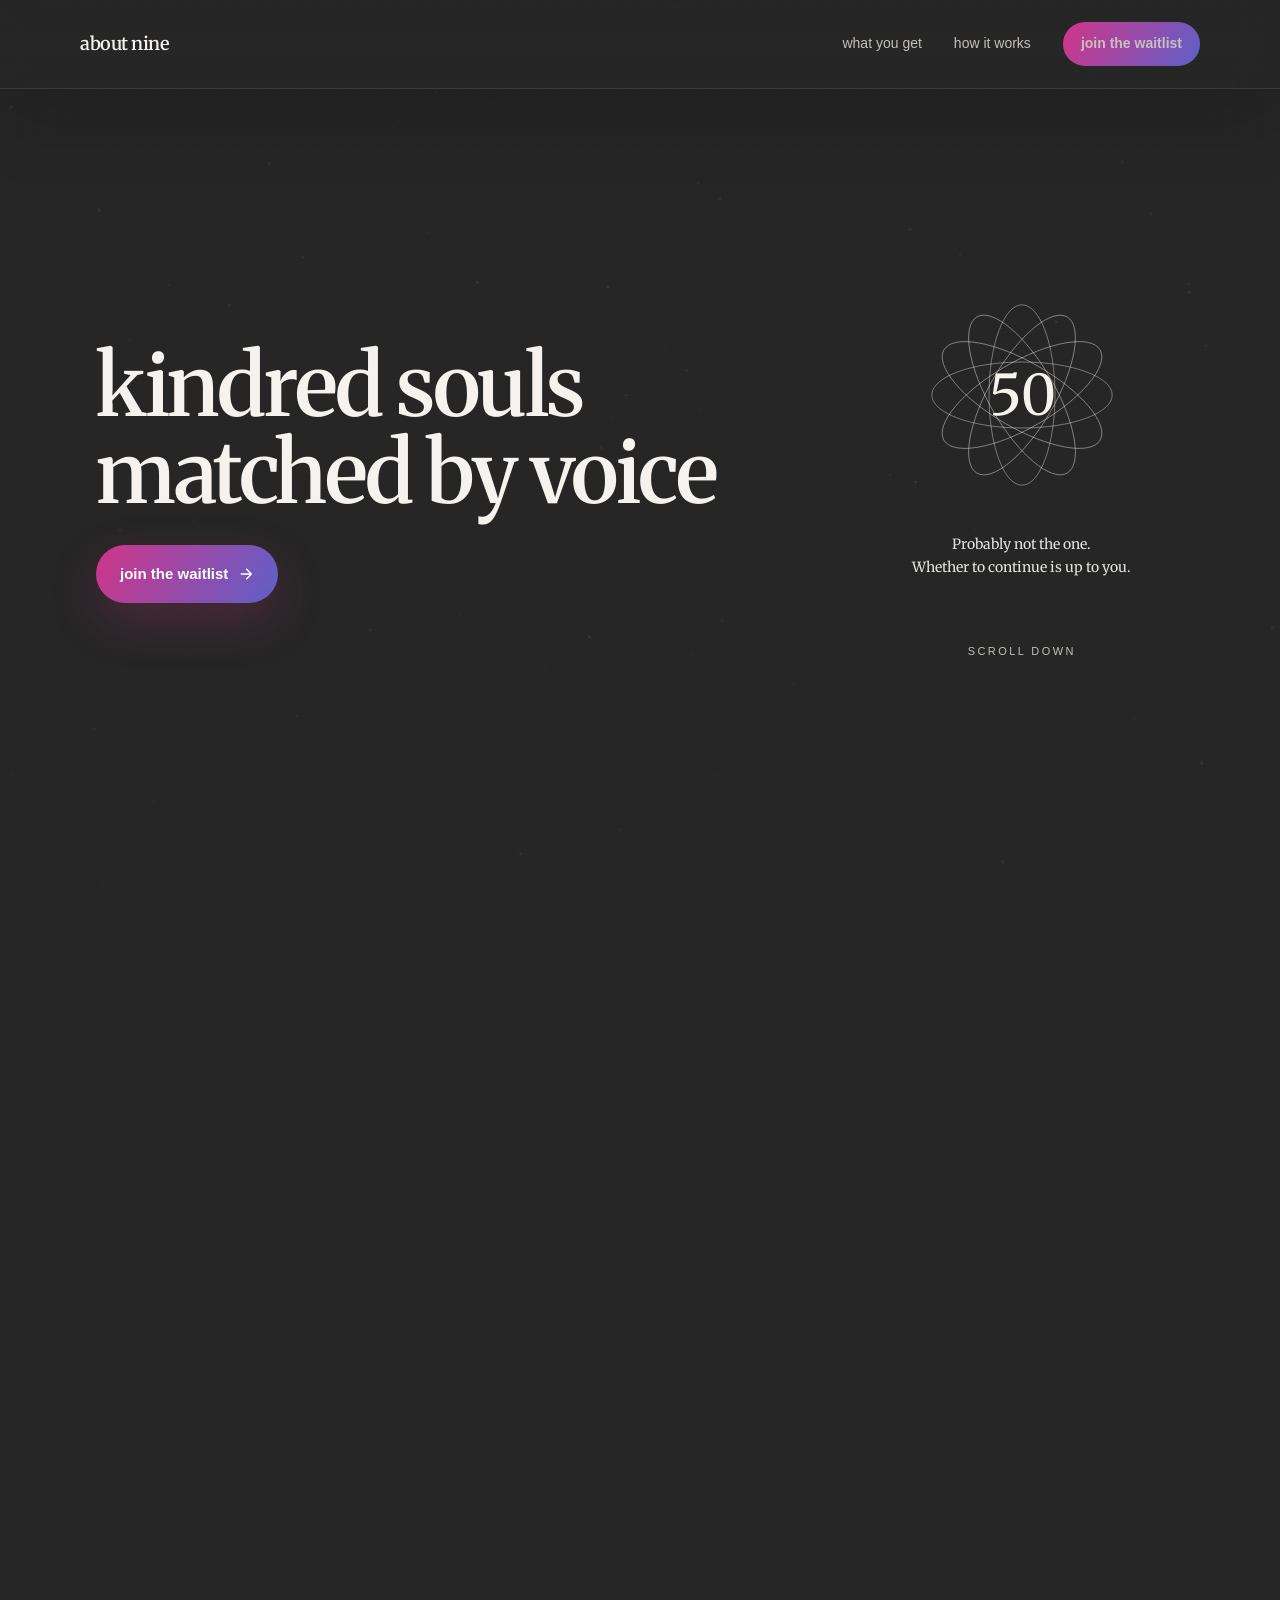
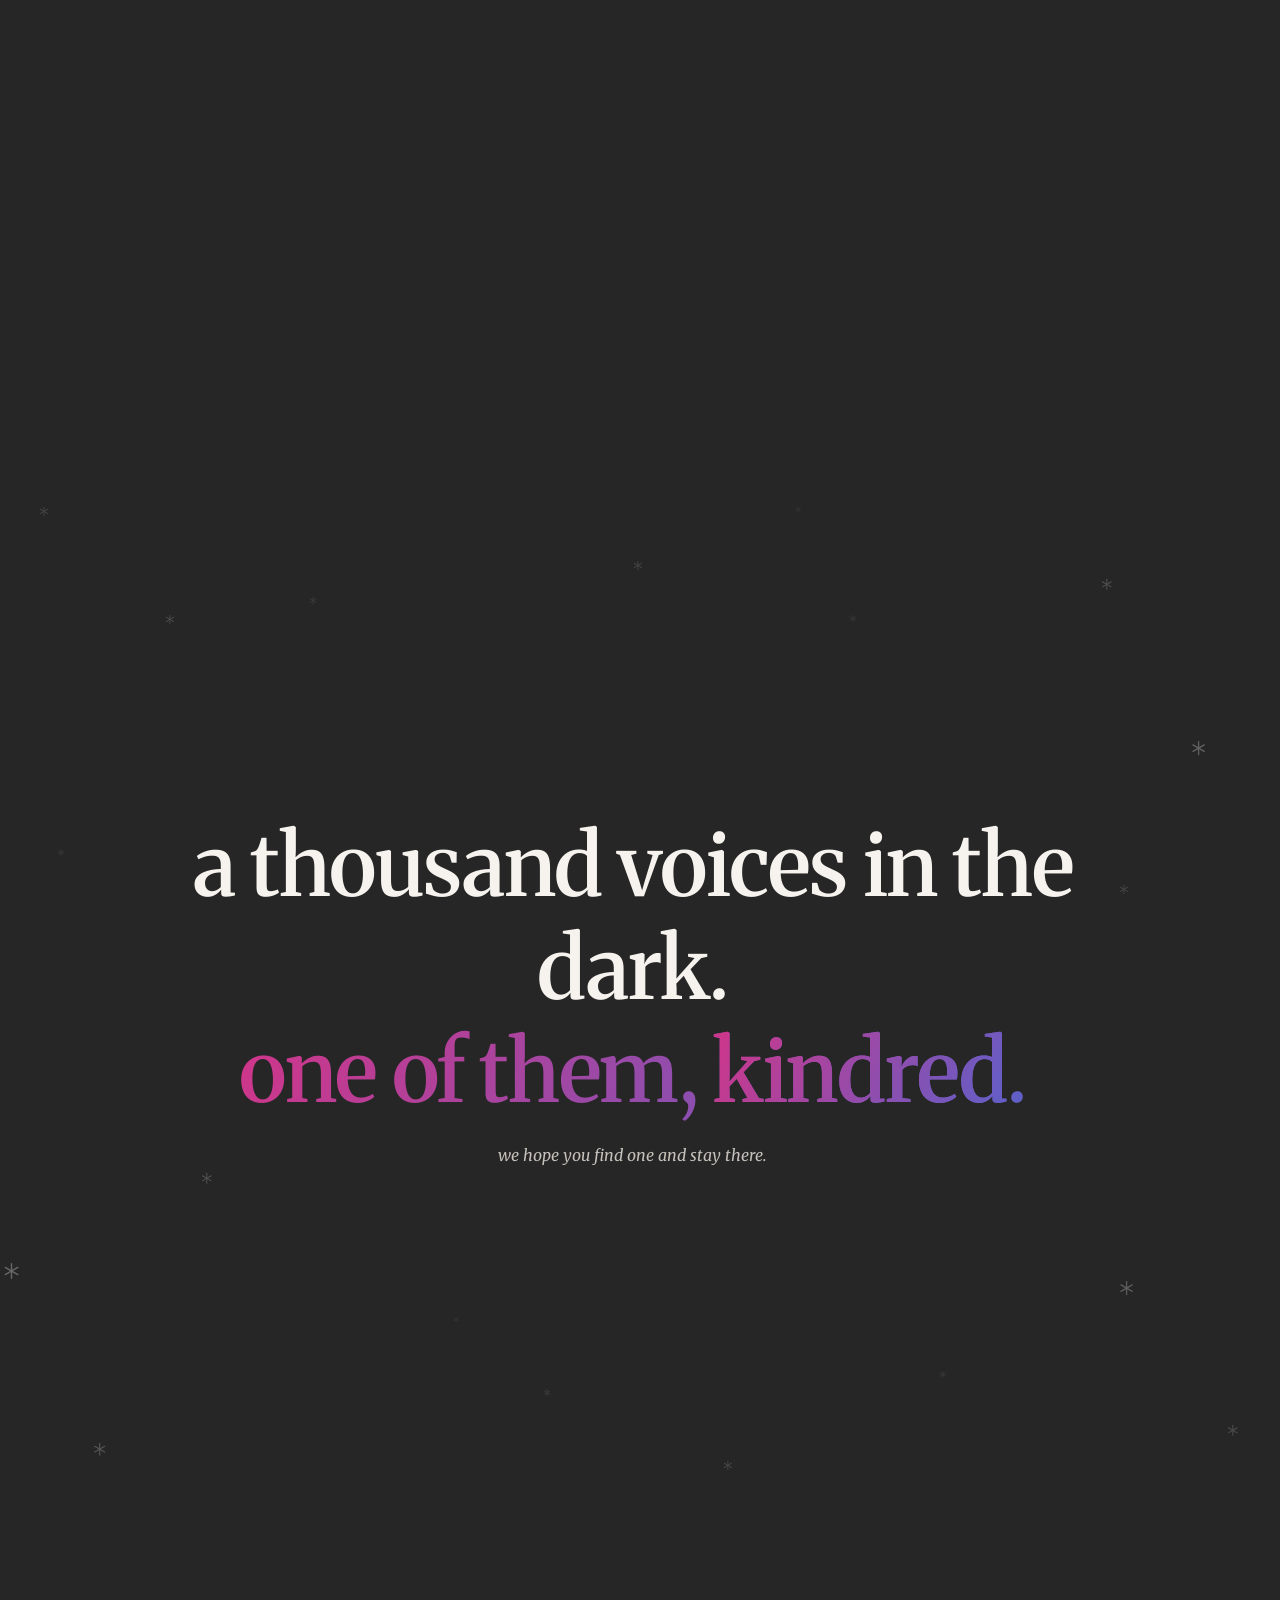
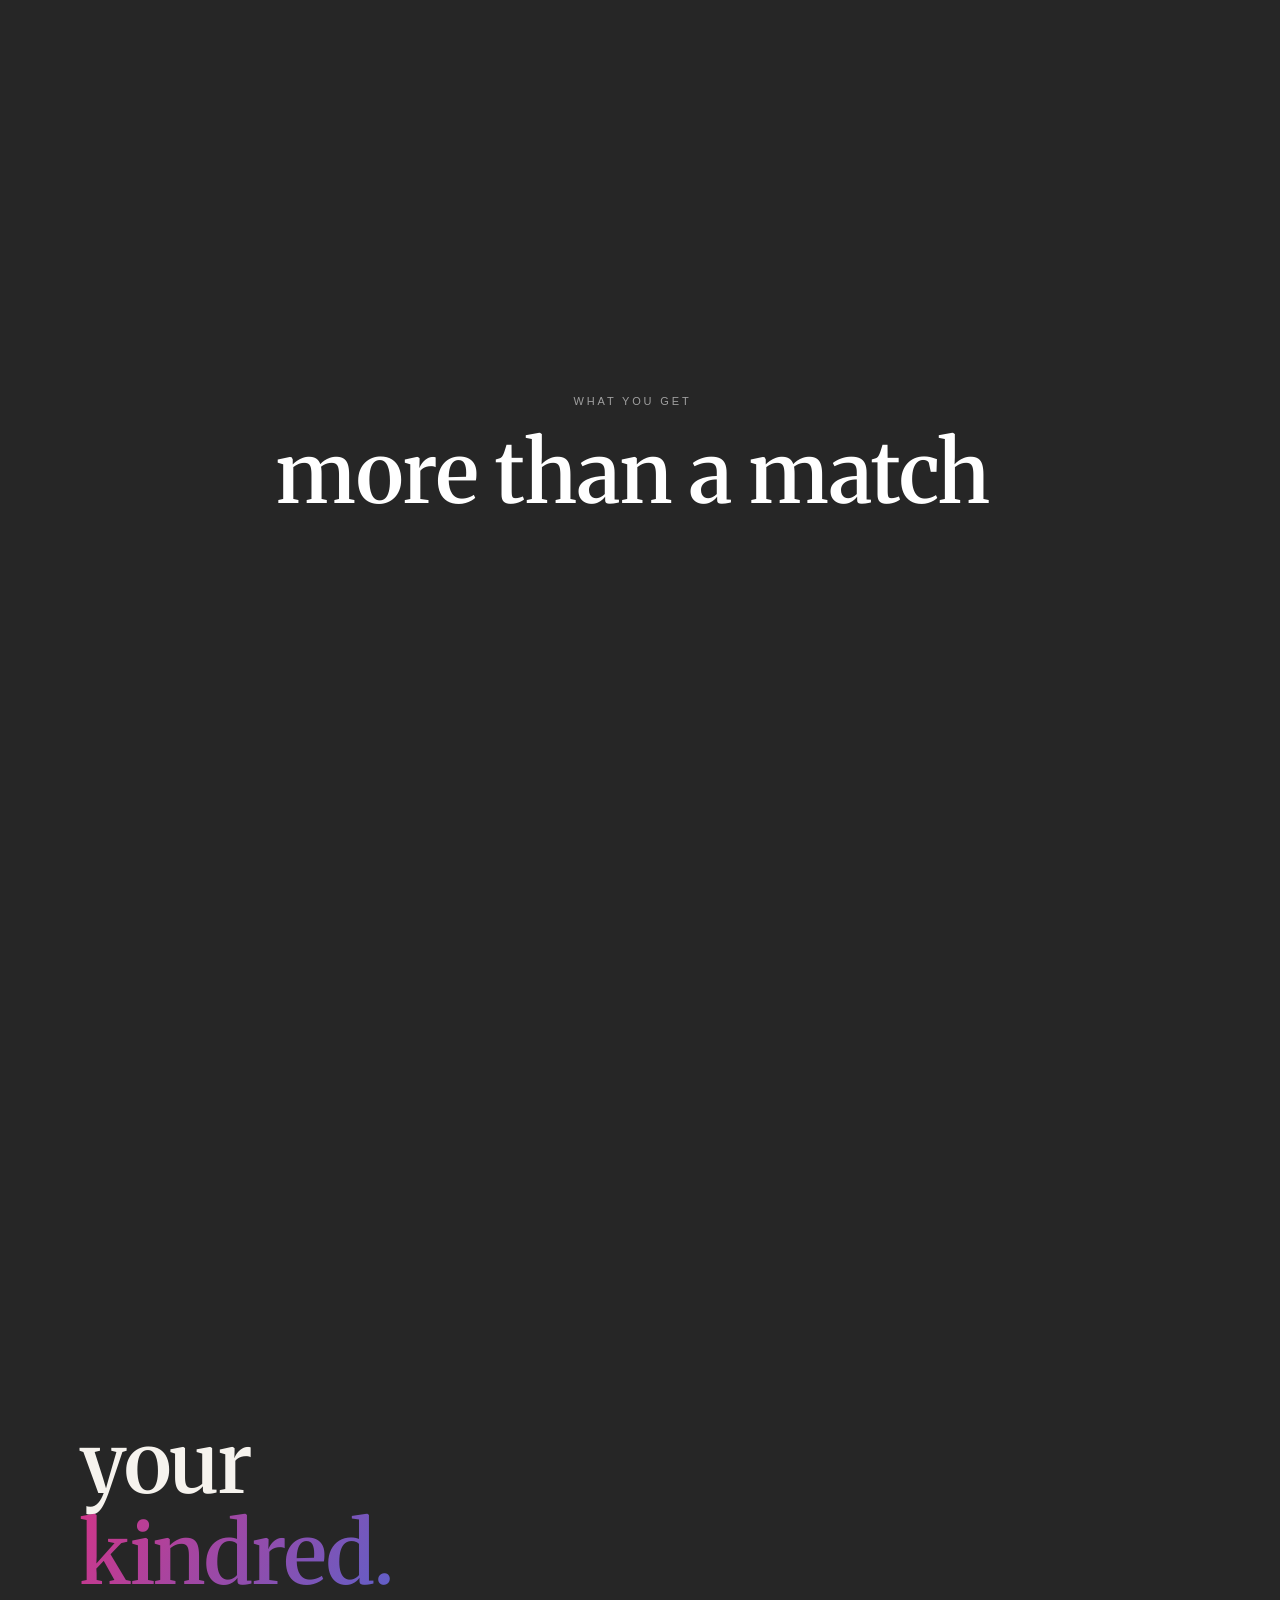
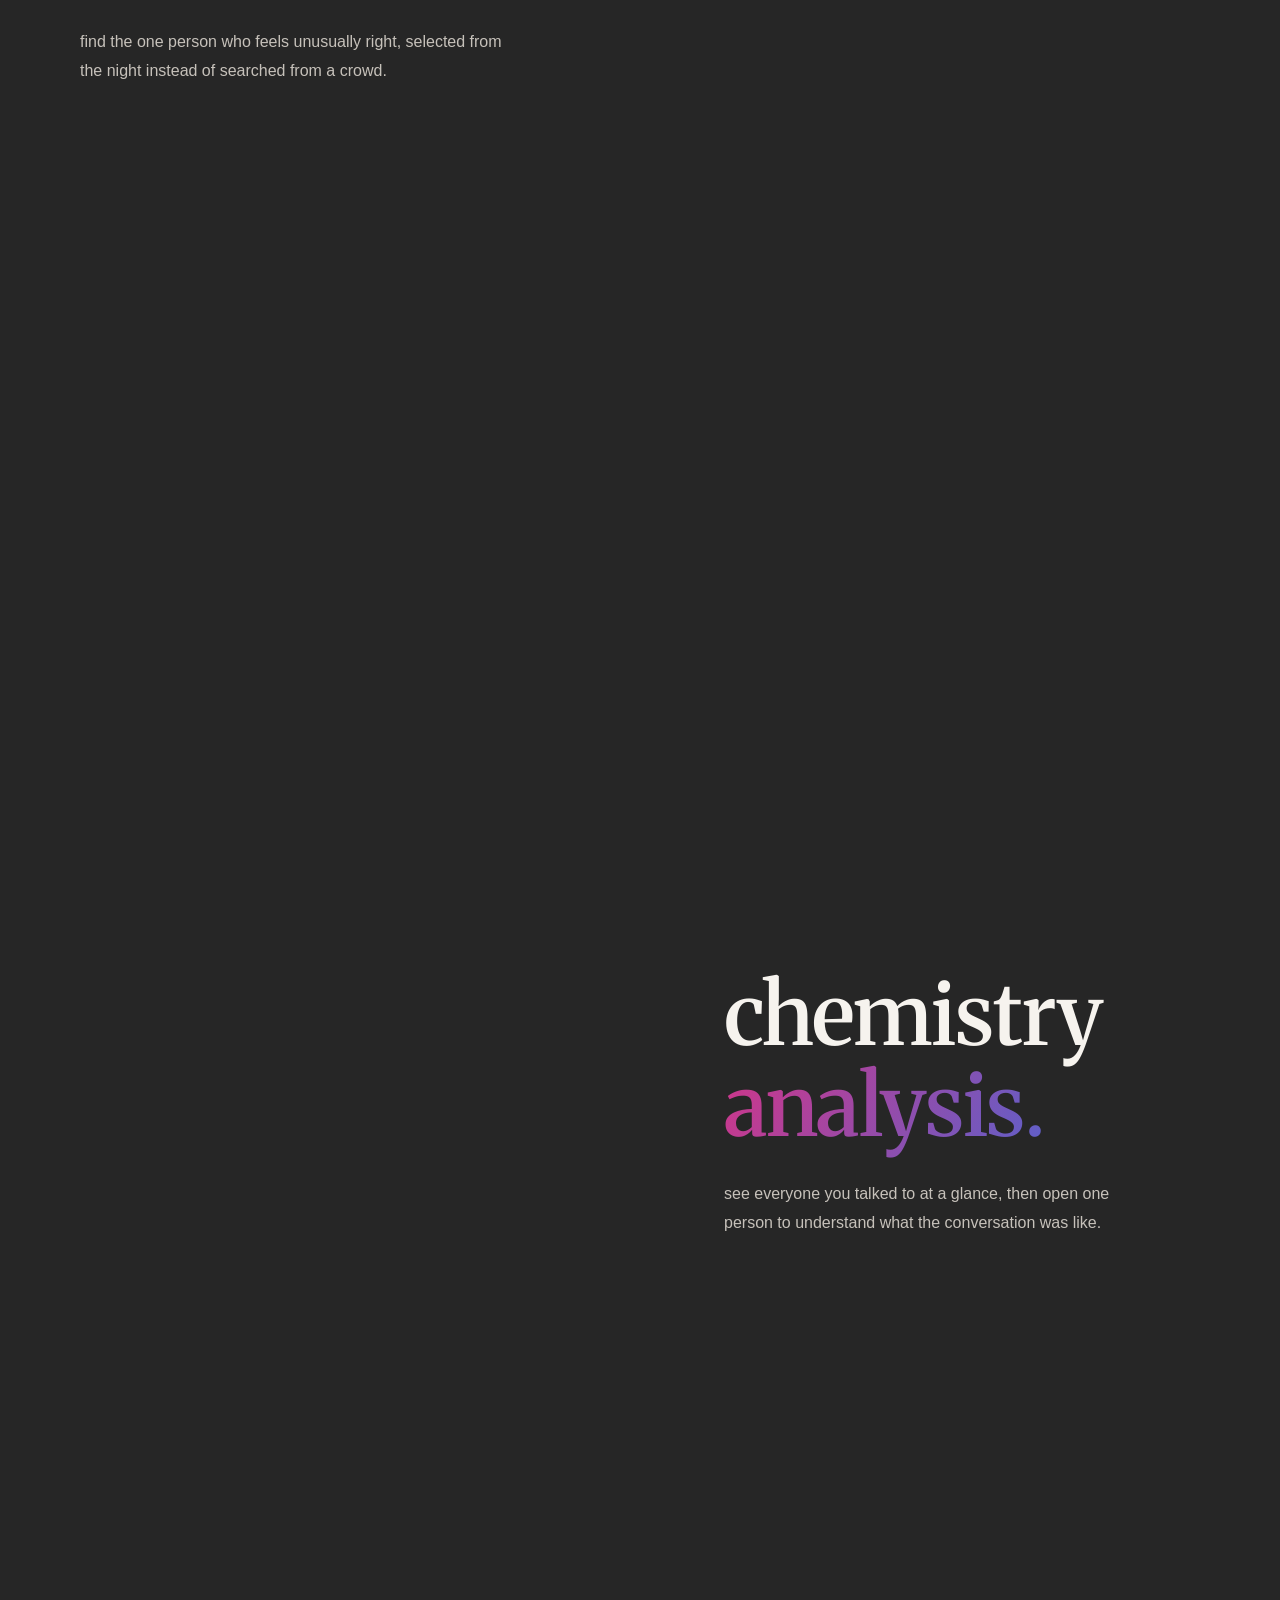
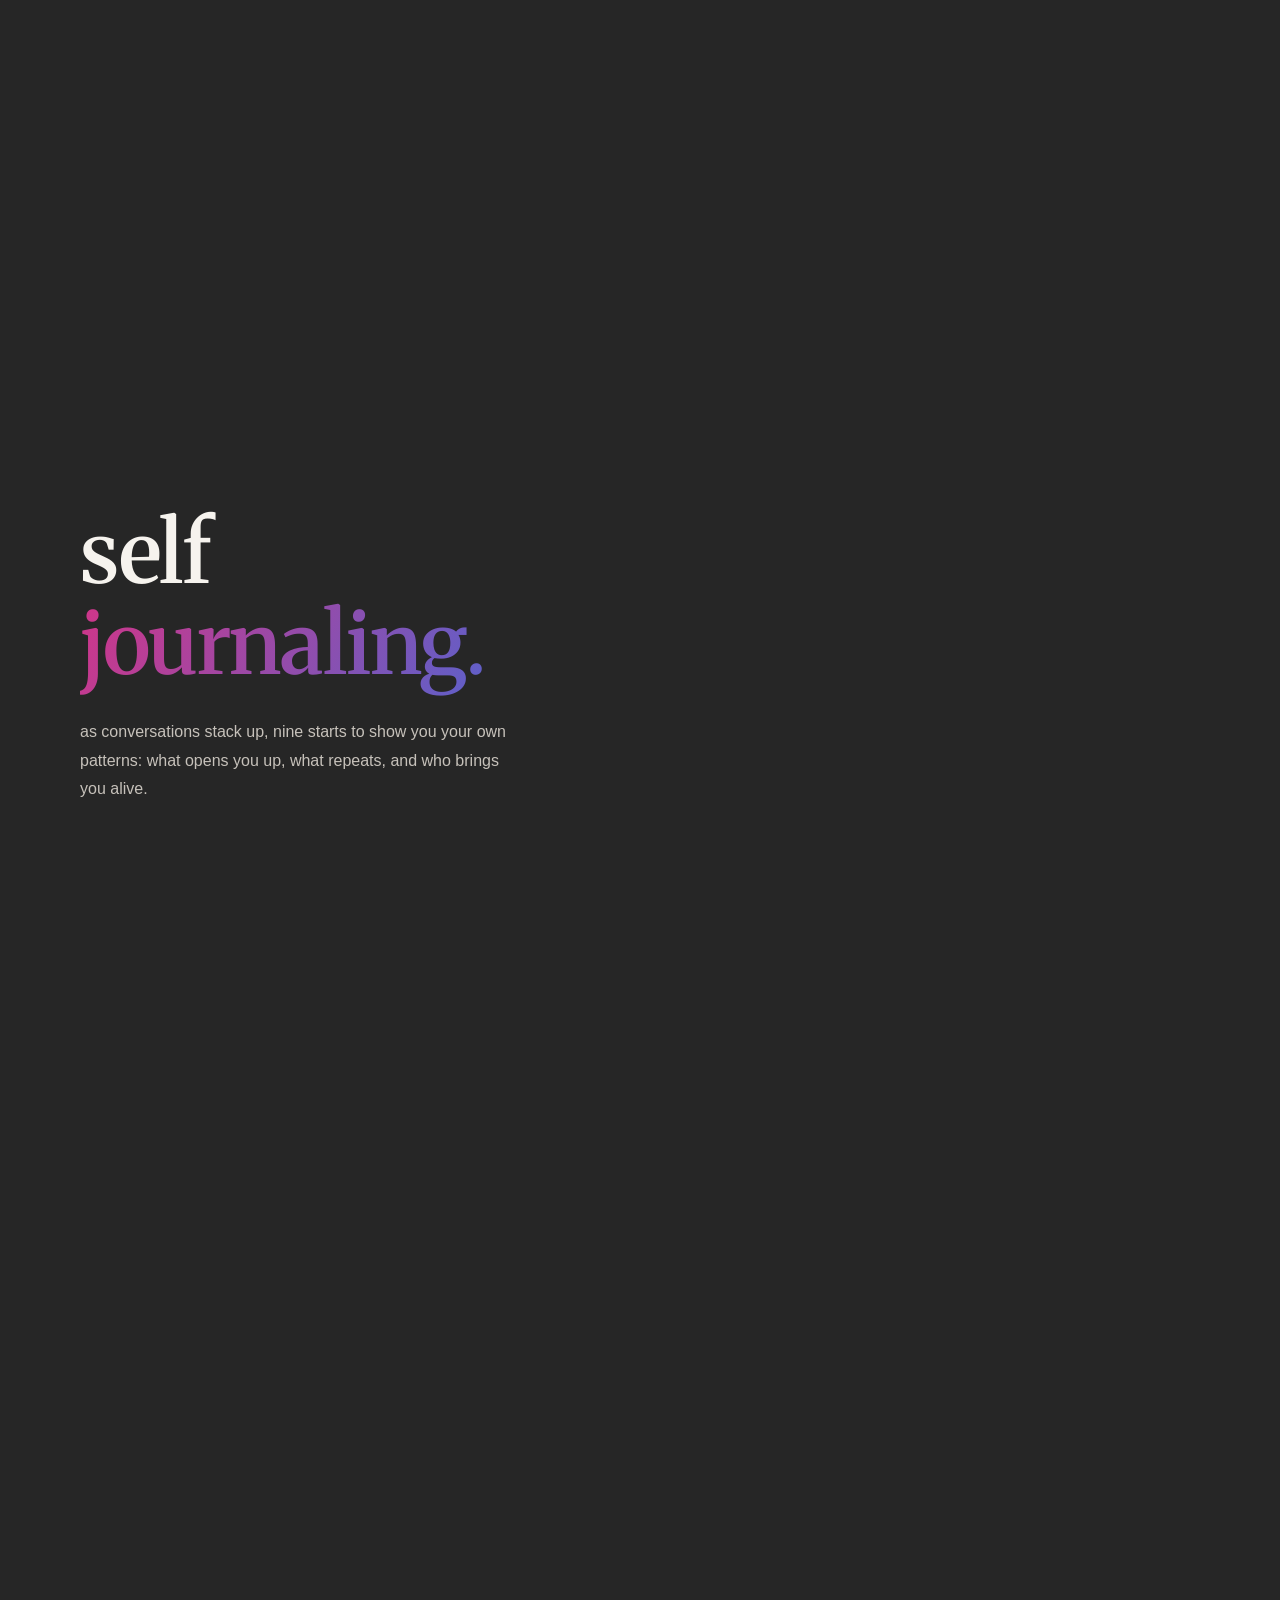
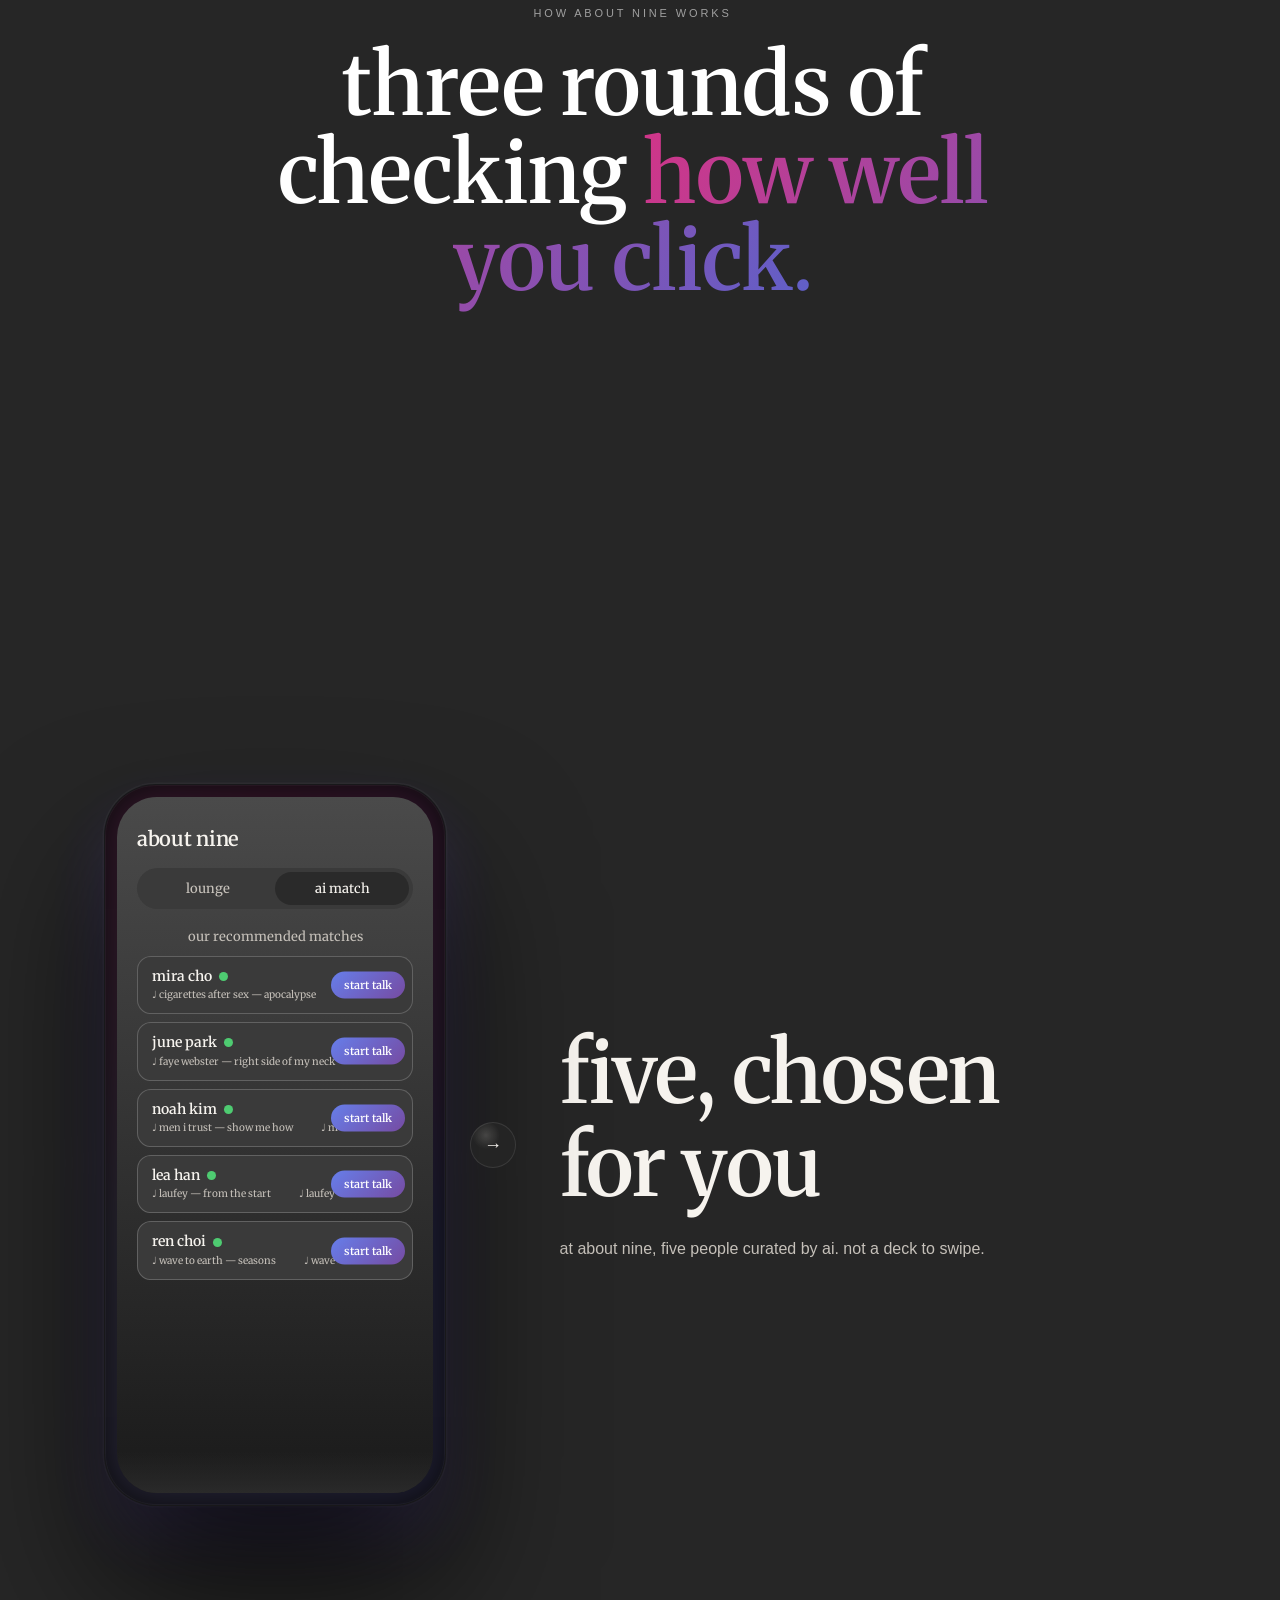
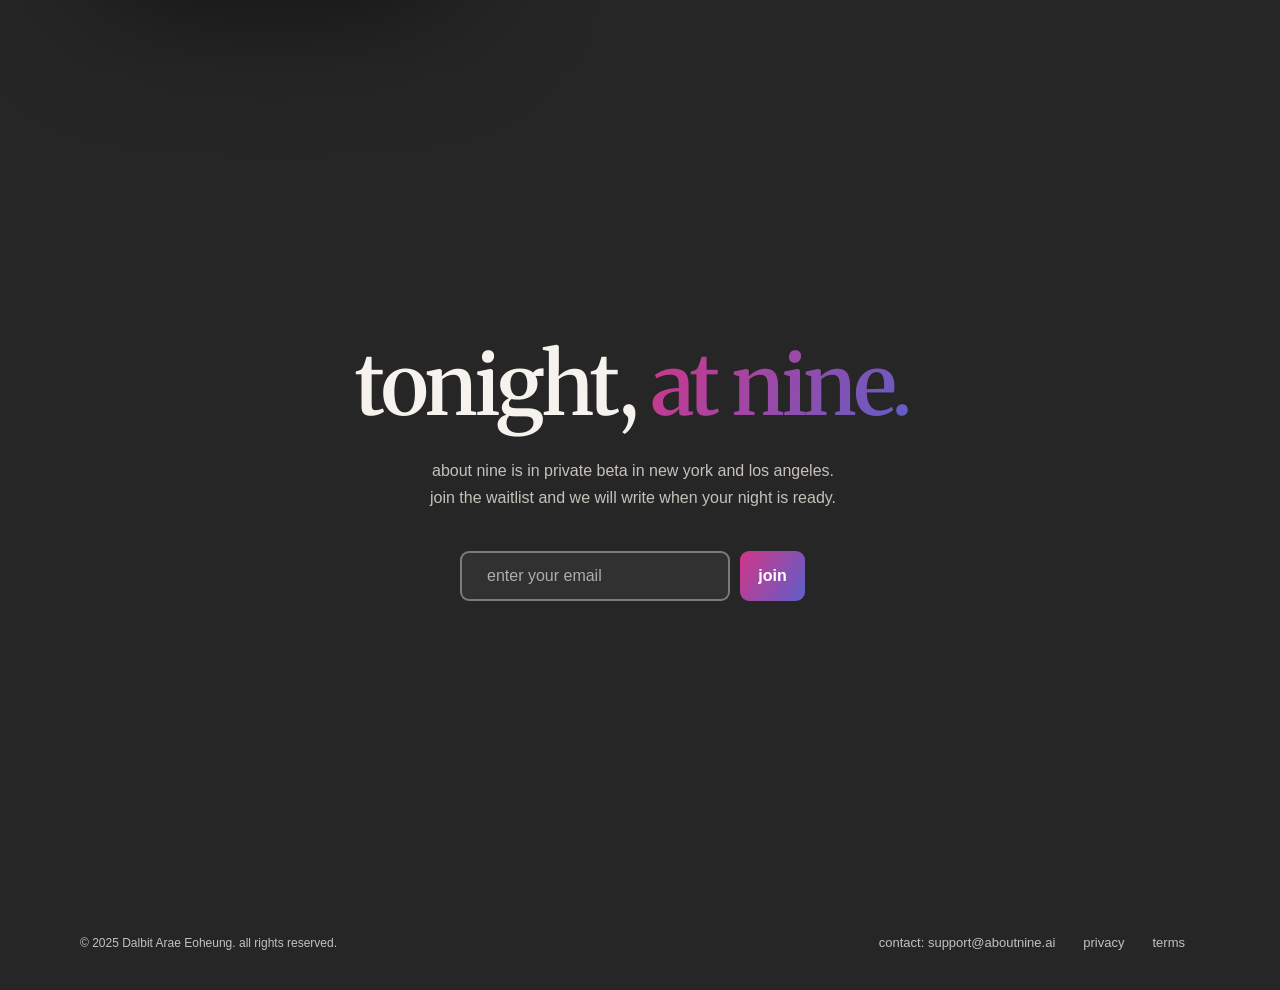
==== commit 09c79f26: "first commit" ====
--- a/index.html
+++ b/index.html
@@ -413,6 +413,9 @@
   .how-work-shell {
     position: relative;
     min-height: clamp(610px, 72vh, 760px);
+  }
+  .how-mobile {
+    display: none;
   }
   .how-work-layout {
     display: grid;
@@ -784,7 +787,8 @@
     gap: 8px;
     min-height: 0;
     padding-top: 4px;
-    overflow-y: auto;
+    overflow: hidden;
+    overscroll-behavior: none;
     scrollbar-width: none;
   }
   .proto-chat::-webkit-scrollbar { display: none; }
@@ -1073,7 +1077,7 @@
       padding-bottom: 72px !important;
     }
     .how-nine--mobile .how-work-shell { display: none; }
-    .how-mobile { display: flex; flex-direction: column; }
+    .how-nine--mobile .how-mobile { display: flex; flex-direction: column; }
     .how-mobile-item { margin-bottom: 72px; }
     .how-mobile-item:last-child { margin-bottom: 0; }
     .how-mobile-copy { margin-bottom: 28px; }
--- a/interactive.css
+++ b/interactive.css
@@ -221,13 +221,28 @@
   --hero-pad-x: clamp(32px, 7.5vw, 140px);
   --hero-gap: clamp(30px, 4.6vw, 76px);
   --hero-phone-width: min(380px, 24vw, 38vh);
-  --hero-score-scroll: min(760px, 78svh);
+  --hero-score-scroll: min(1180px, 128svh);
   display: block;
   overflow: visible;
   min-height: calc(100svh + var(--hero-score-scroll));
   height: calc(100svh + var(--hero-score-scroll));
   padding: 0;
   background: transparent;
+}
+
+.dark-room {
+  min-height: 120svh;
+  height: 120svh;
+}
+
+.sphere-transition:not(.sphere-departure) {
+  min-height: 116svh;
+  height: 116svh;
+}
+
+.story-cut.what-panel {
+  min-height: 128svh;
+  height: 128svh;
 }
 
 .hero::before {
@@ -673,10 +688,25 @@
   .hero {
     --hero-pad-x: 32px;
     --hero-phone-width: min(100%, 320px);
-    --hero-score-scroll: min(680px, 82svh);
+    --hero-score-scroll: min(980px, 112svh);
     height: calc(100svh + var(--hero-score-scroll));
     min-height: calc(100svh + var(--hero-score-scroll));
     overflow: visible;
+  }
+
+  .dark-room {
+    min-height: 112svh;
+    height: 112svh;
+  }
+
+  .sphere-transition:not(.sphere-departure) {
+    min-height: 108svh;
+    height: 108svh;
+  }
+
+  .story-cut.what-panel {
+    min-height: 116svh;
+    height: 116svh;
   }
 
   .hero .grid {
@@ -875,3 +905,35 @@
   }
 
 }
+
+:root {
+  --display-heading-size: clamp(56px, 6.7vw, 96px);
+}
+
+.hero h1,
+.dark-room .quote,
+.story-copy h2,
+.what-intro-copy h2,
+.how-work-copy h3,
+.how-mobile-copy h3,
+.final h2 {
+  font-size: var(--display-heading-size);
+}
+
+@media (max-width: 960px) {
+  :root {
+    --display-heading-size: 56px;
+  }
+}
+
+@media (max-width: 420px) {
+  :root {
+    --display-heading-size: 38px;
+  }
+}
+
+@media (max-width: 360px) {
+  :root {
+    --display-heading-size: 32px;
+  }
+}
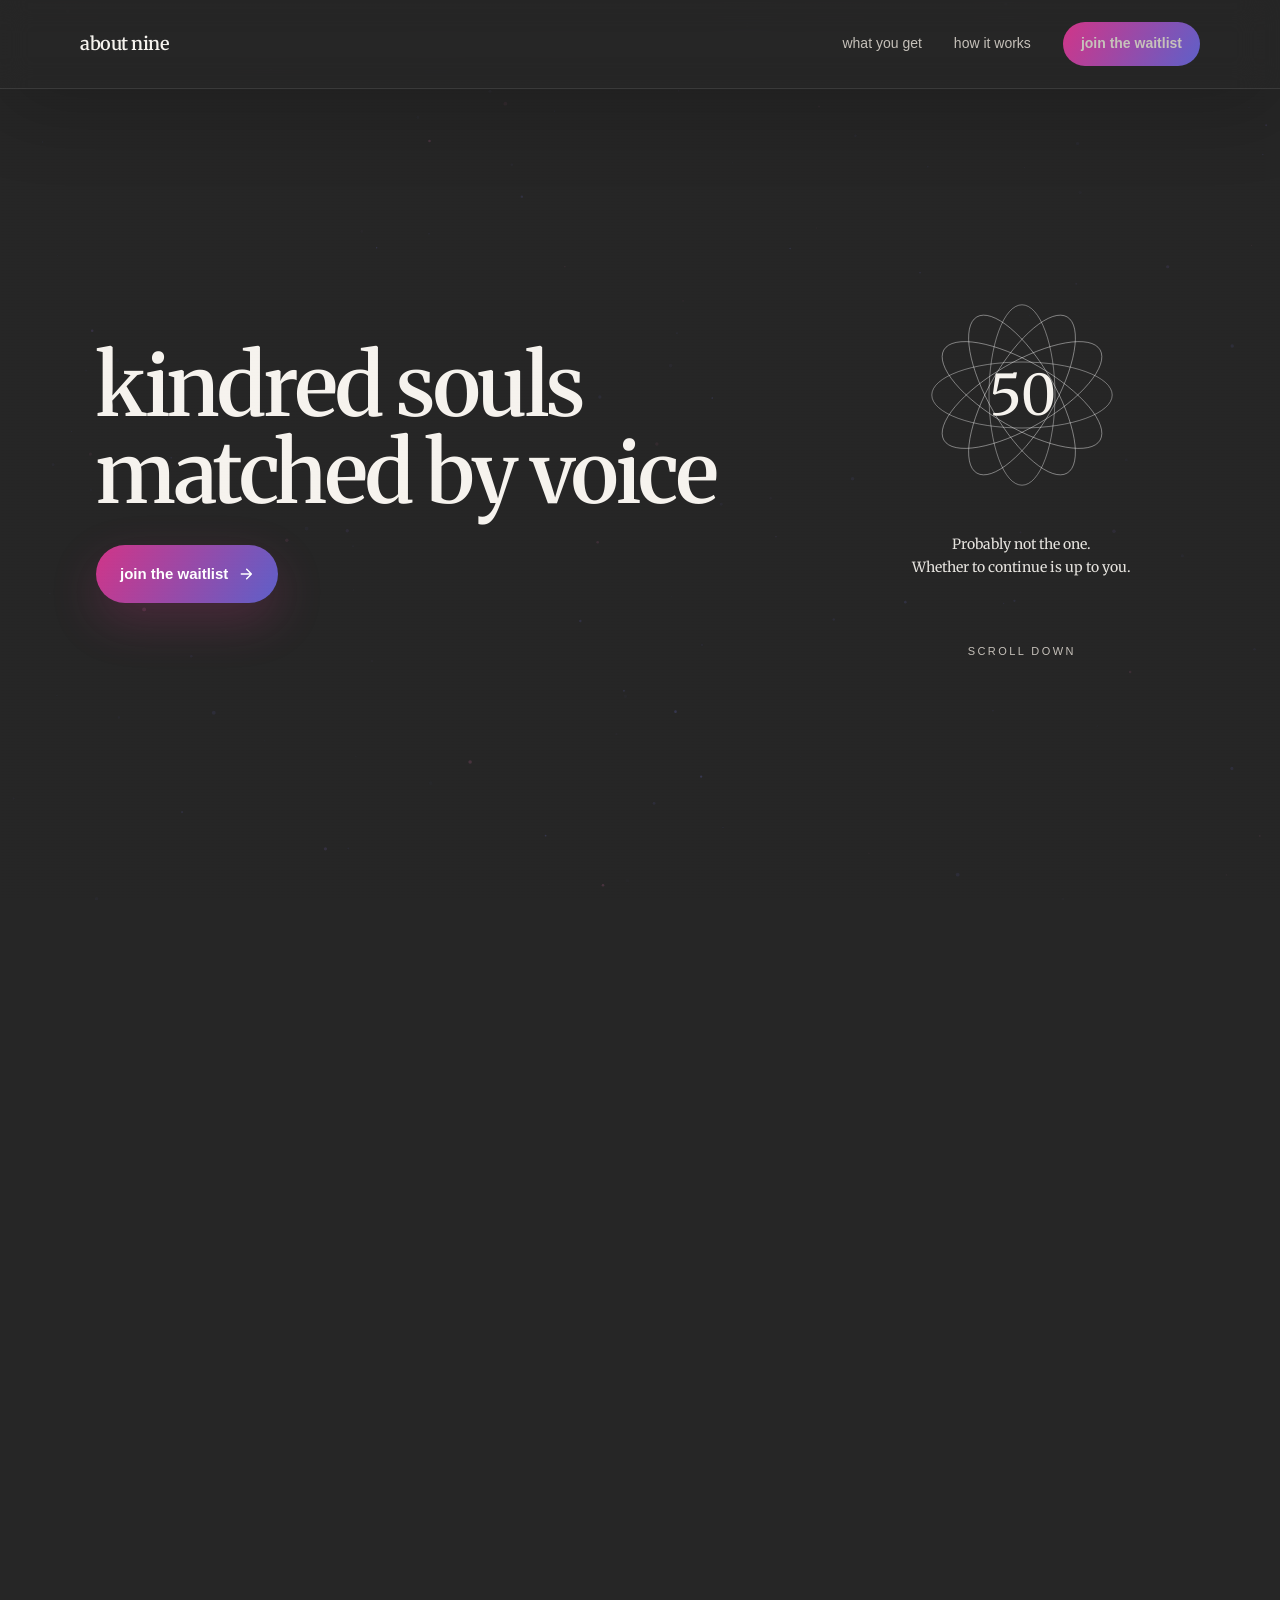
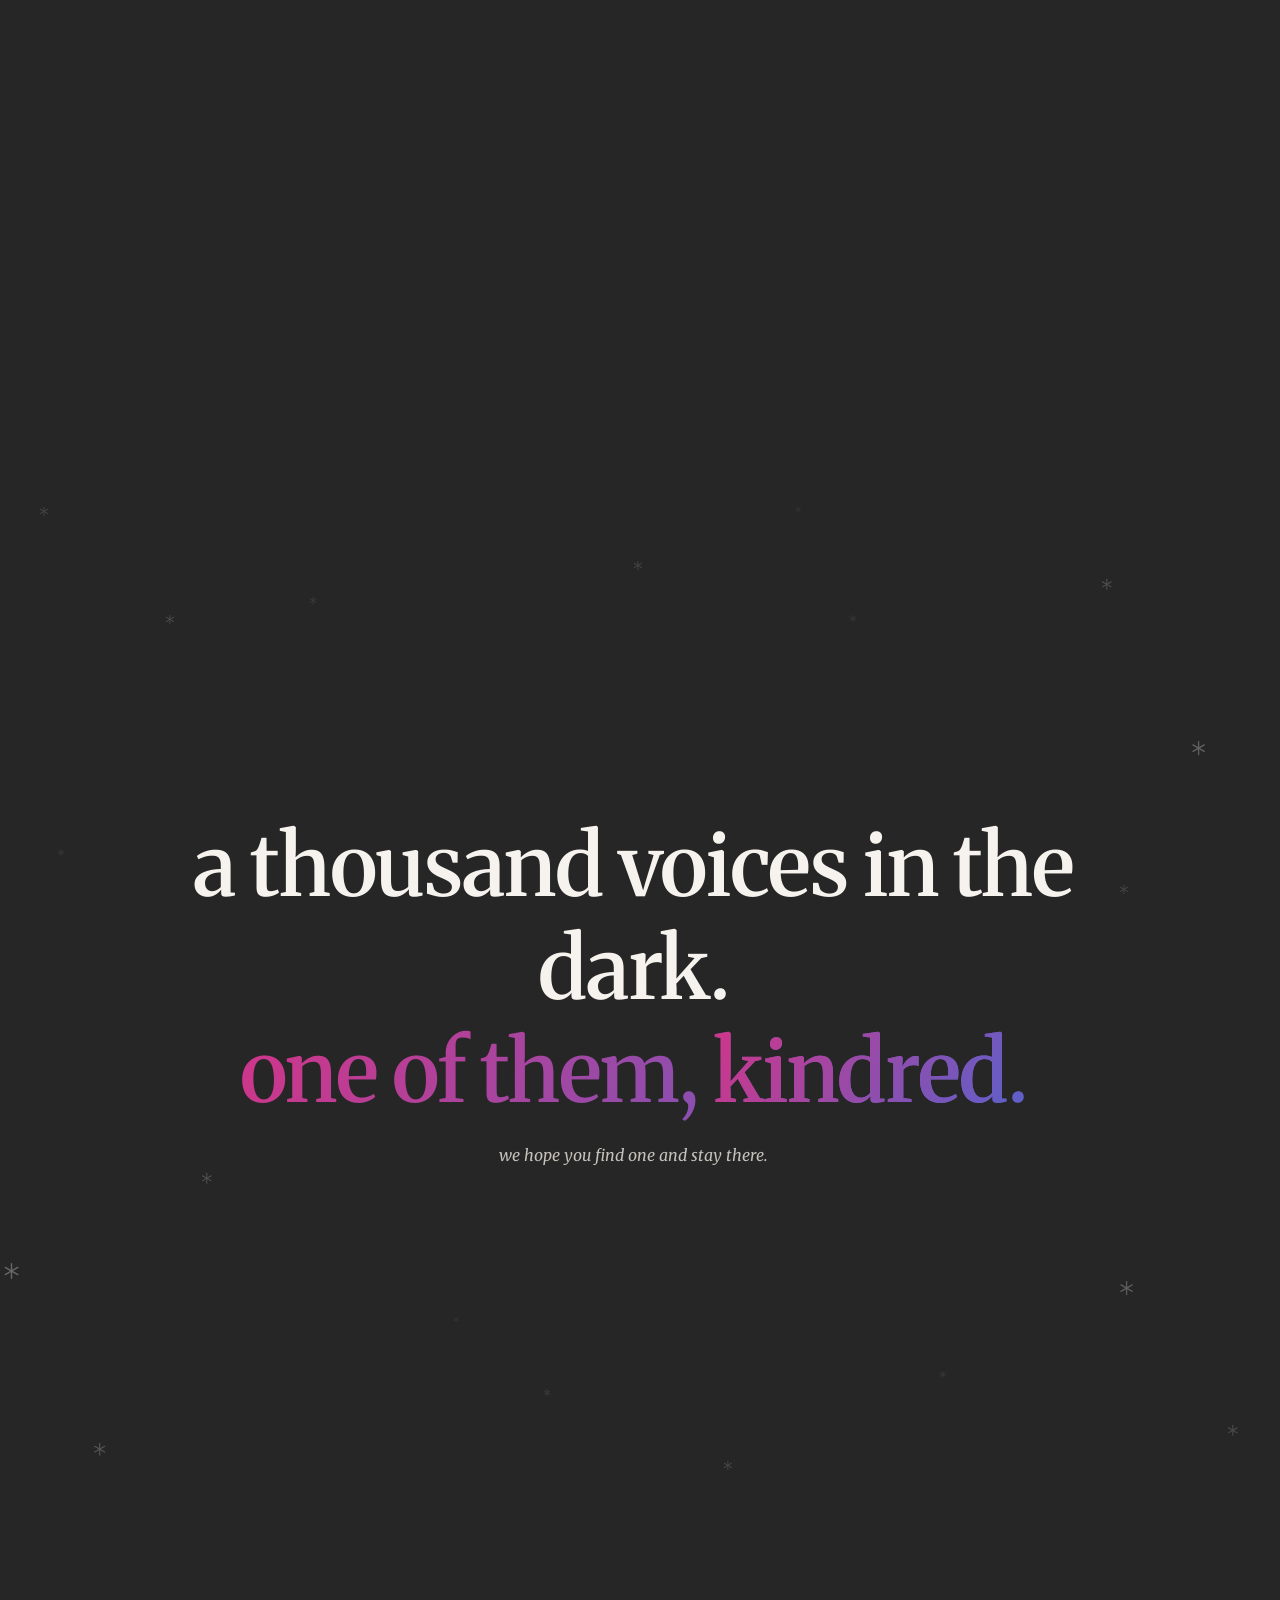
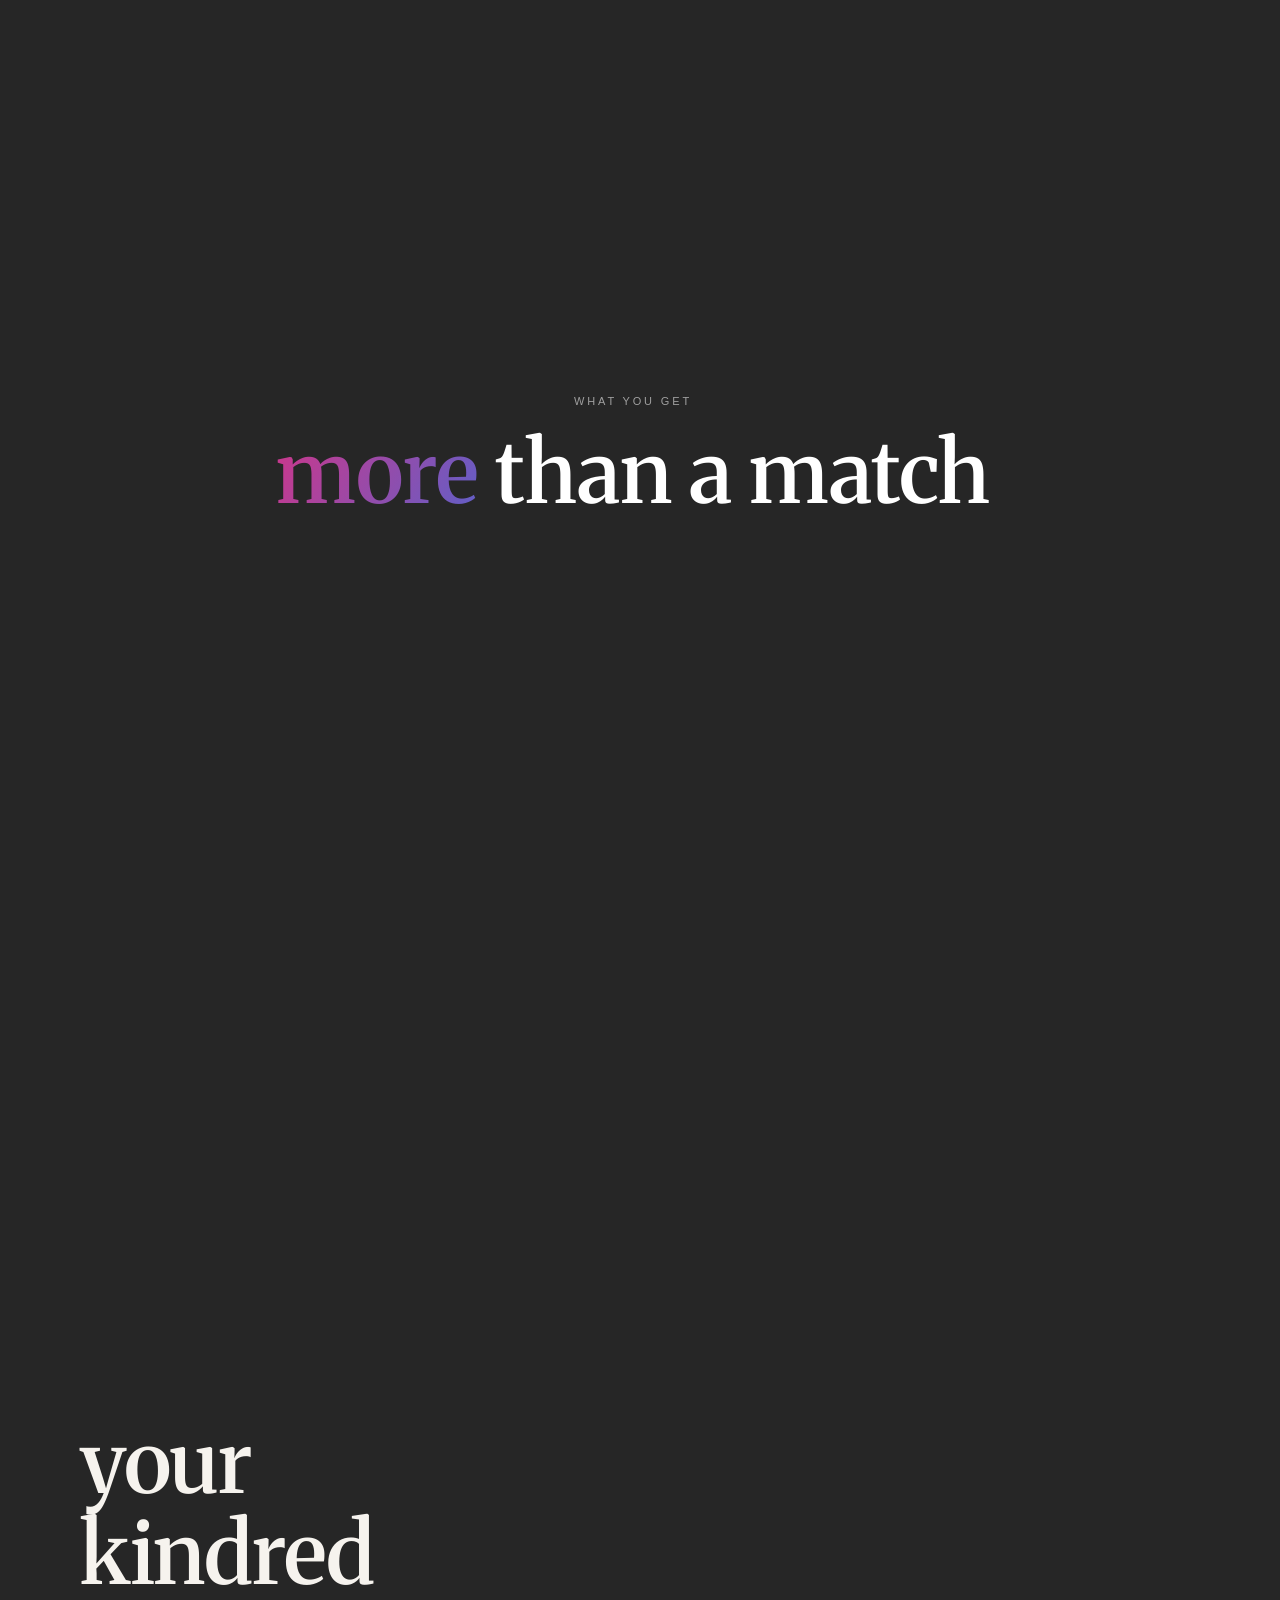
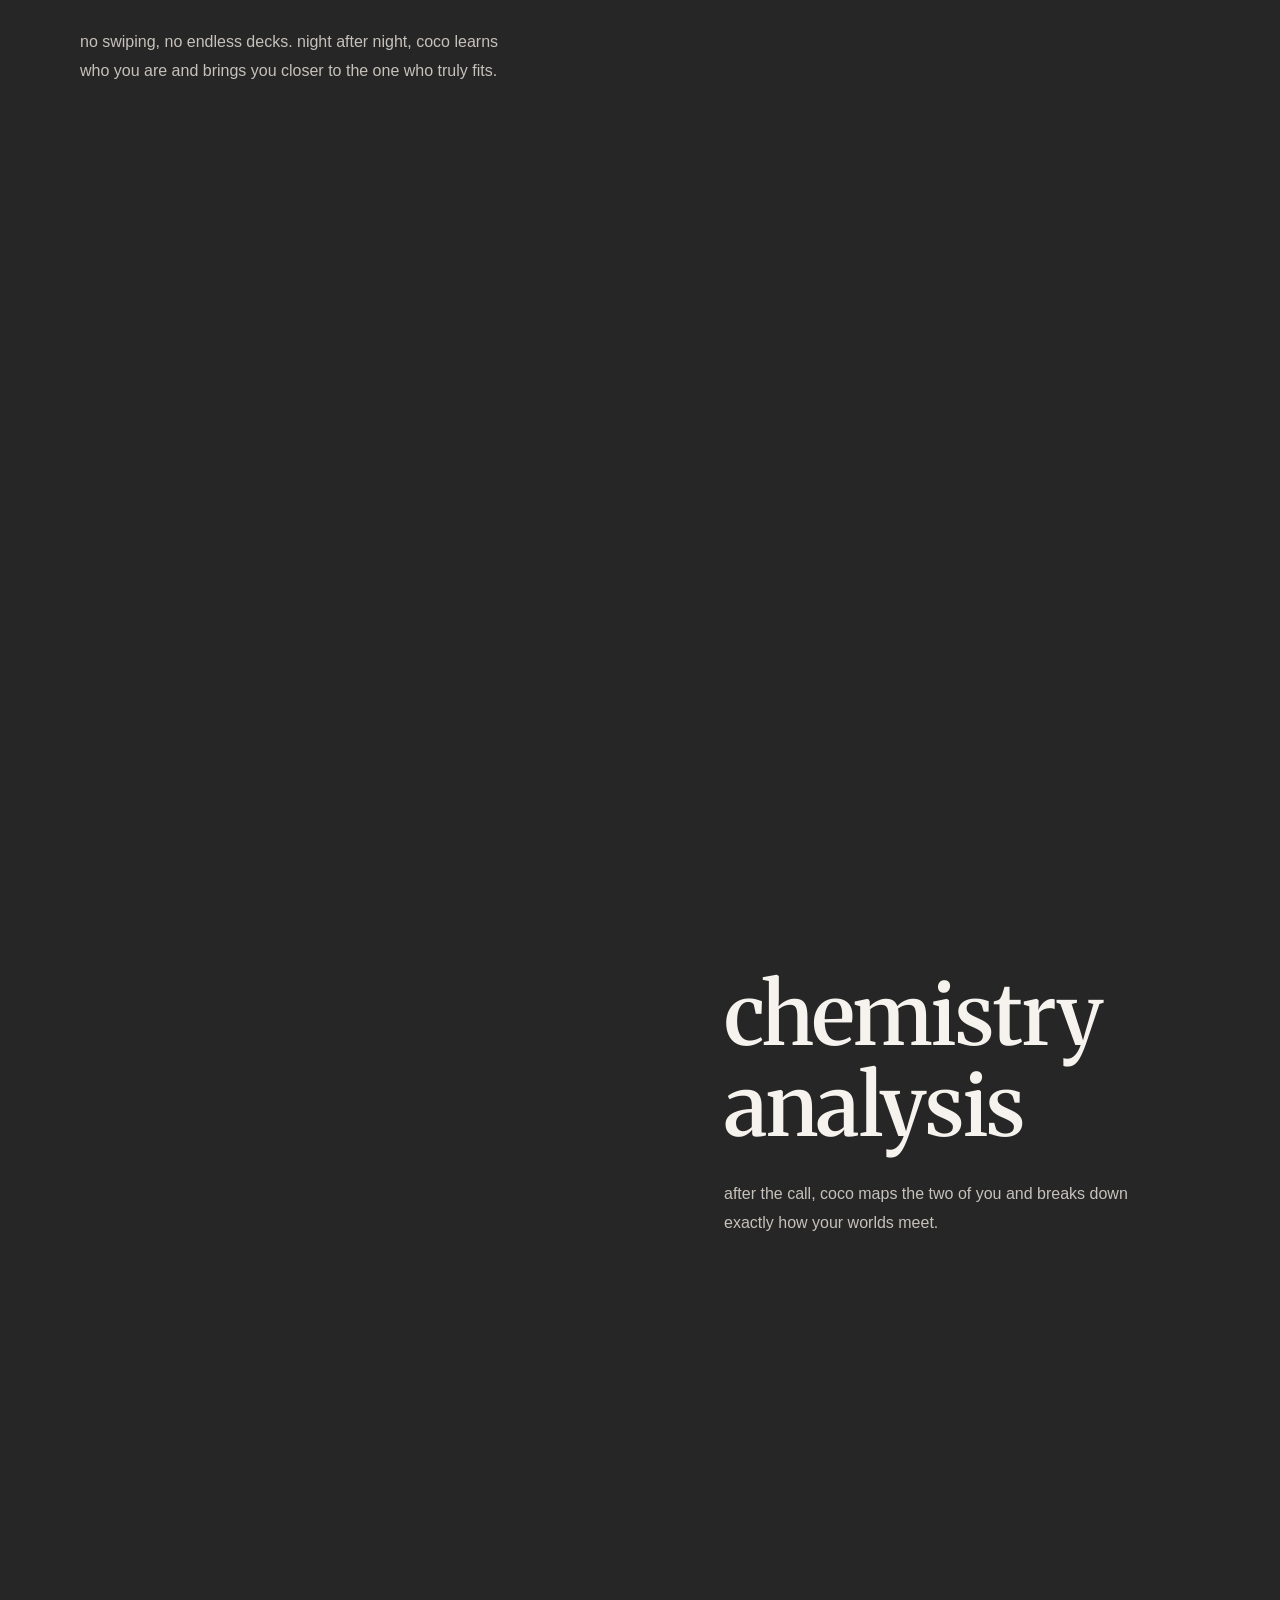
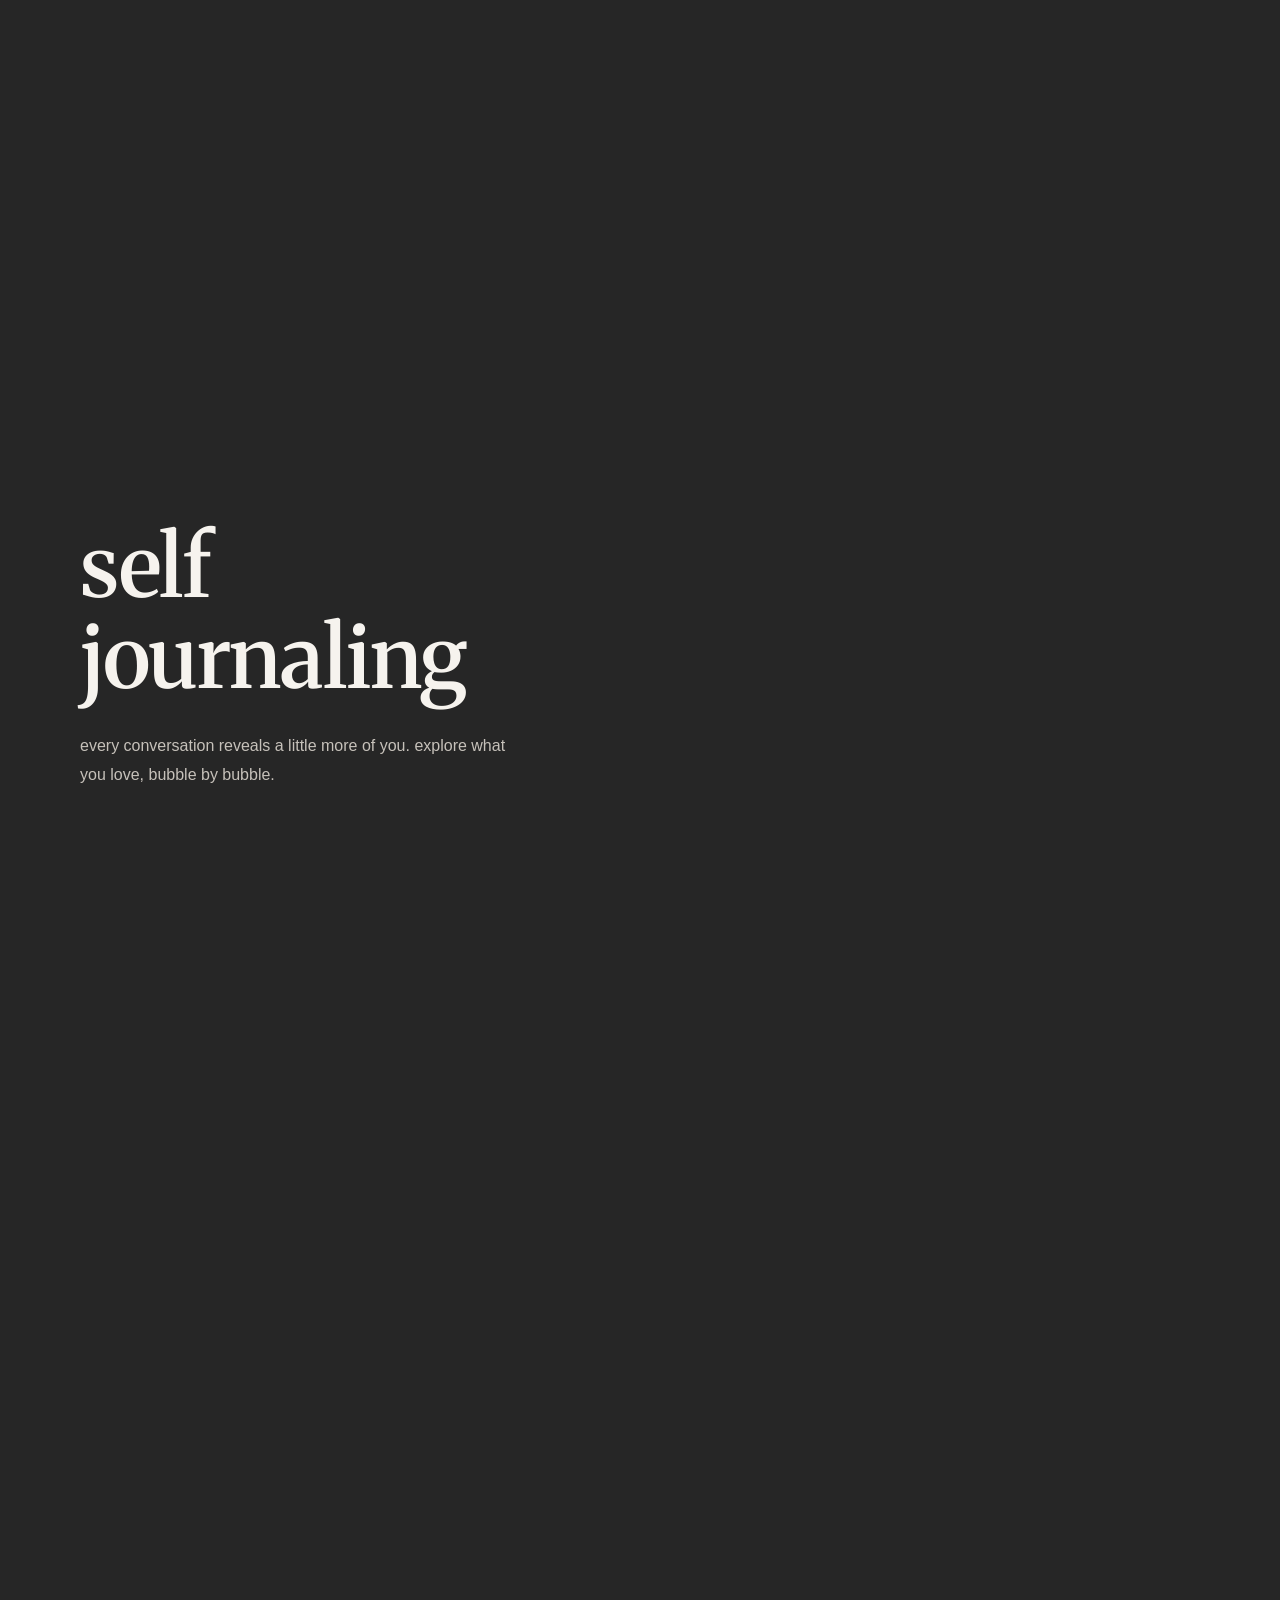
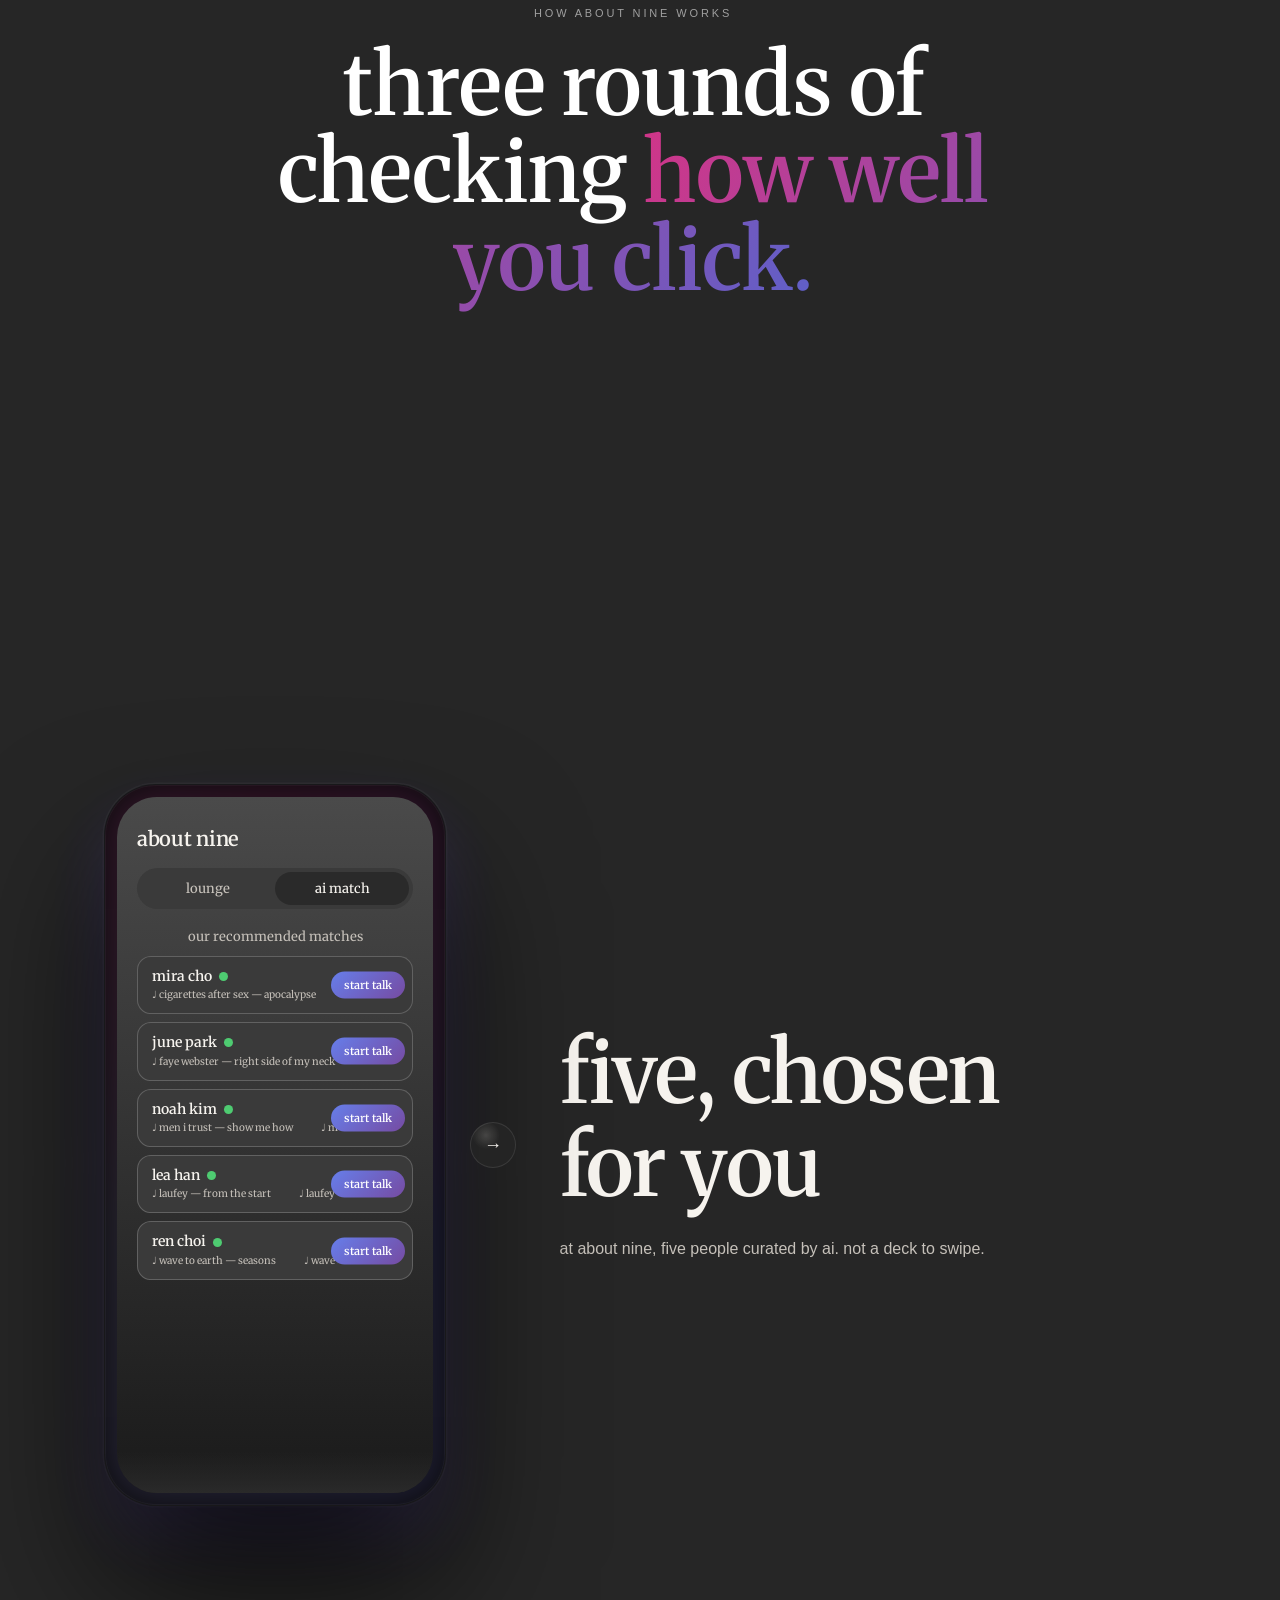
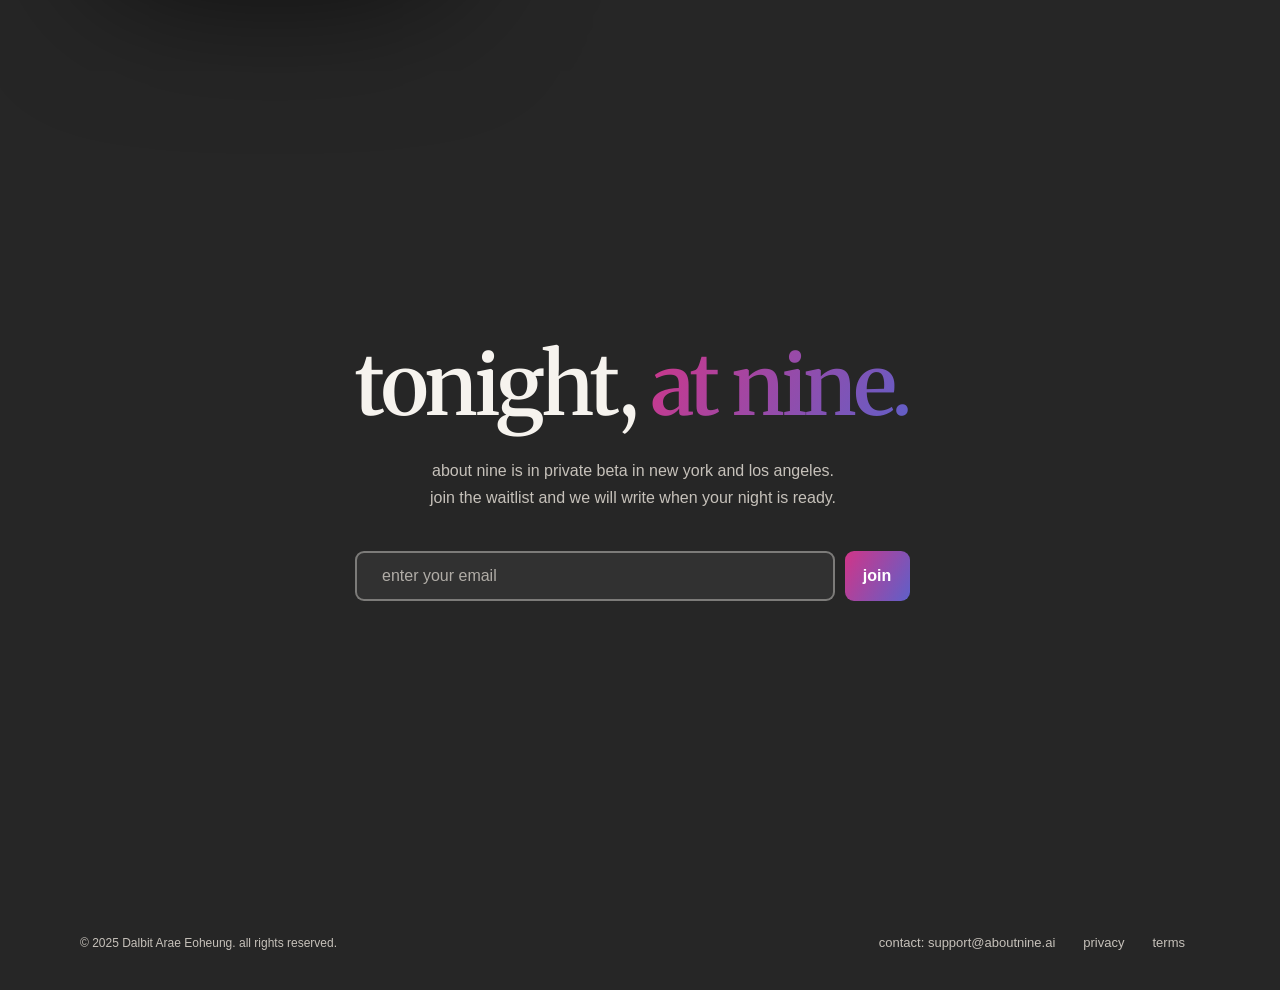
==== commit 937fd916: "sphere 내 별 구현" ====
--- a/index.html
+++ b/index.html
@@ -1270,6 +1270,39 @@
     .proto-track-inner { animation: none; }
     .proto-result .proto-row { opacity: 1; transform: none; }
     .proto-result .proto-row.proto-msg-in { animation: none; }
+  }
+  .journal-text-overlay {
+    position: absolute;
+    inset: 0;
+    pointer-events: none;
+    opacity: 0;
+  }
+  .journal-word {
+    position: absolute;
+    transform: translate(-50%, -50%);
+    color: var(--aurora-paper-dim);
+    font-family: inherit;
+    white-space: nowrap;
+  }
+  .chem-text-overlay {
+    position: absolute;
+    left: max(80px, calc((100vw - 1280px) / 2 + 80px));
+    top: calc(var(--what-top, 50%) + 80px);
+    transform: translateY(-50%);
+    pointer-events: none;
+    opacity: 0;
+    text-align: left;
+    font-family: inherit;
+    font-size: 13px;
+    line-height: 1.7;
+    color: var(--aurora-paper-dim);
+    max-width: 220px;
+  }
+  @media (max-width: 960px) {
+    .chem-text-overlay { top: calc(var(--what-top, 50%) + 100px); }
+  }
+  @media (max-width: 420px) {
+    .chem-text-overlay { left: 24px; }
   }
 </style>
 <link rel="stylesheet" href="./interactive.css">
@@ -1410,18 +1443,18 @@
   </div>
 
   <div class="container">
-    <blockquote class="quote">
+    <blockquote class="quote reveal">
       a thousand voices in the dark.<br>
       <span class="light">one of them, <em class="kindred">kindred</em>.</span>
     </blockquote>
-    <p class="dark-room-sub">we hope you find one and stay there.</p>
+    <p class="dark-room-sub reveal d1">we hope you find one and stay there.</p>
   </div>
 </section>
 
 <section class="sphere-transition sphere-approach" id="sphere-approach">
   <div class="what-intro-copy">
-    <div class="story-kicker">what you get</div>
-    <h2>more than a match</h2>
+    <div class="story-kicker reveal">what you get</div>
+    <h2 class="reveal d1"><span class="light">more</span> than a match</h2>
   </div>
 </section>
 
@@ -1434,8 +1467,8 @@
   <div class="container">
     <div class="story-grid">
       <div class="story-copy reveal">
-        <h2>your <span class="light">kindred.</span></h2>
-        <p>find the one person who feels unusually right, selected from the night instead of searched from a crowd.</p>
+        <h2>your kindred</h2>
+        <p>no swiping, no endless decks. night after night, coco learns who you are and brings you closer to the one who truly fits.</p>
       </div>
       <div class="story-visual what-sphere-slot reveal d1" aria-hidden="true"></div>
     </div>
@@ -1447,8 +1480,8 @@
   <div class="container">
     <div class="story-grid">
       <div class="story-copy reveal">
-        <h2>chemistry <span class="light">analysis.</span></h2>
-        <p>see everyone you talked to at a glance, then open one person to understand what the conversation was like.</p>
+        <h2>chemistry analysis</h2>
+        <p>after the call, coco maps the two of you and breaks down exactly how your worlds meet.</p>
       </div>
       <div class="story-visual what-sphere-slot reveal d1" aria-hidden="true"></div>
     </div>
@@ -1460,8 +1493,8 @@
   <div class="container">
     <div class="story-grid">
       <div class="story-copy reveal">
-        <h2>self <span class="light">journaling.</span></h2>
-        <p>as conversations stack up, nine starts to show you your own patterns: what opens you up, what repeats, and who brings you alive.</p>
+        <h2>self journaling</h2>
+        <p>every conversation reveals a little more of you. explore what you love, bubble by bubble.</p>
       </div>
       <div class="story-visual what-sphere-slot reveal d1" aria-hidden="true"></div>
     </div>
@@ -1473,8 +1506,8 @@
 <!-- ─── HOW NINE WORKS: INTRO ─── -->
 <section class="sphere-transition sphere-approach" id="how-intro">
   <div class="what-intro-copy">
-    <div class="story-kicker">how about nine works</div>
-    <h2>three rounds of checking <span class="light">how well you click.</span></h2>
+    <div class="story-kicker reveal">how about nine works</div>
+    <h2 class="reveal d1">three rounds of checking <span class="light">how well you click.</span></h2>
   </div>
 </section>
 
--- a/interactive.css
+++ b/interactive.css
@@ -463,7 +463,6 @@
 }
 
 .waitlist-form {
-  width: min(62.222%, 473px);
   margin: 0 auto;
 }
 
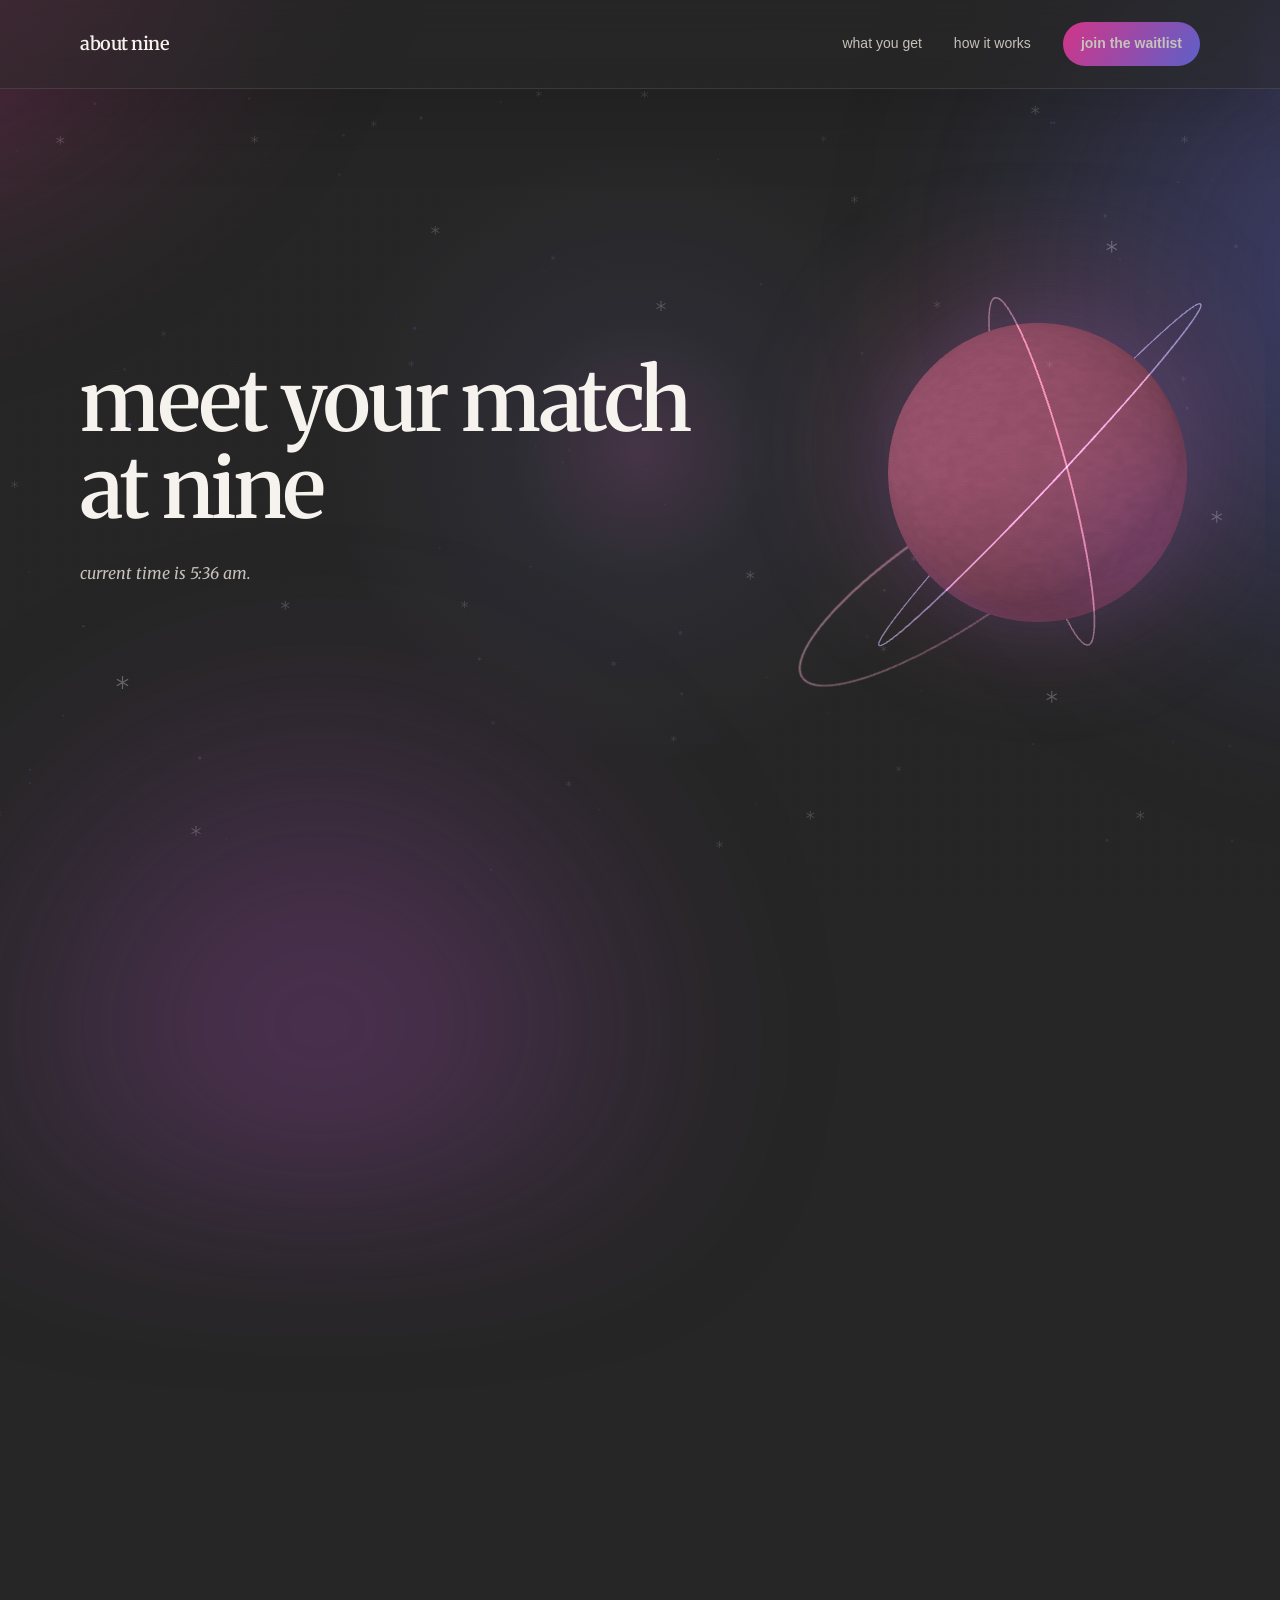
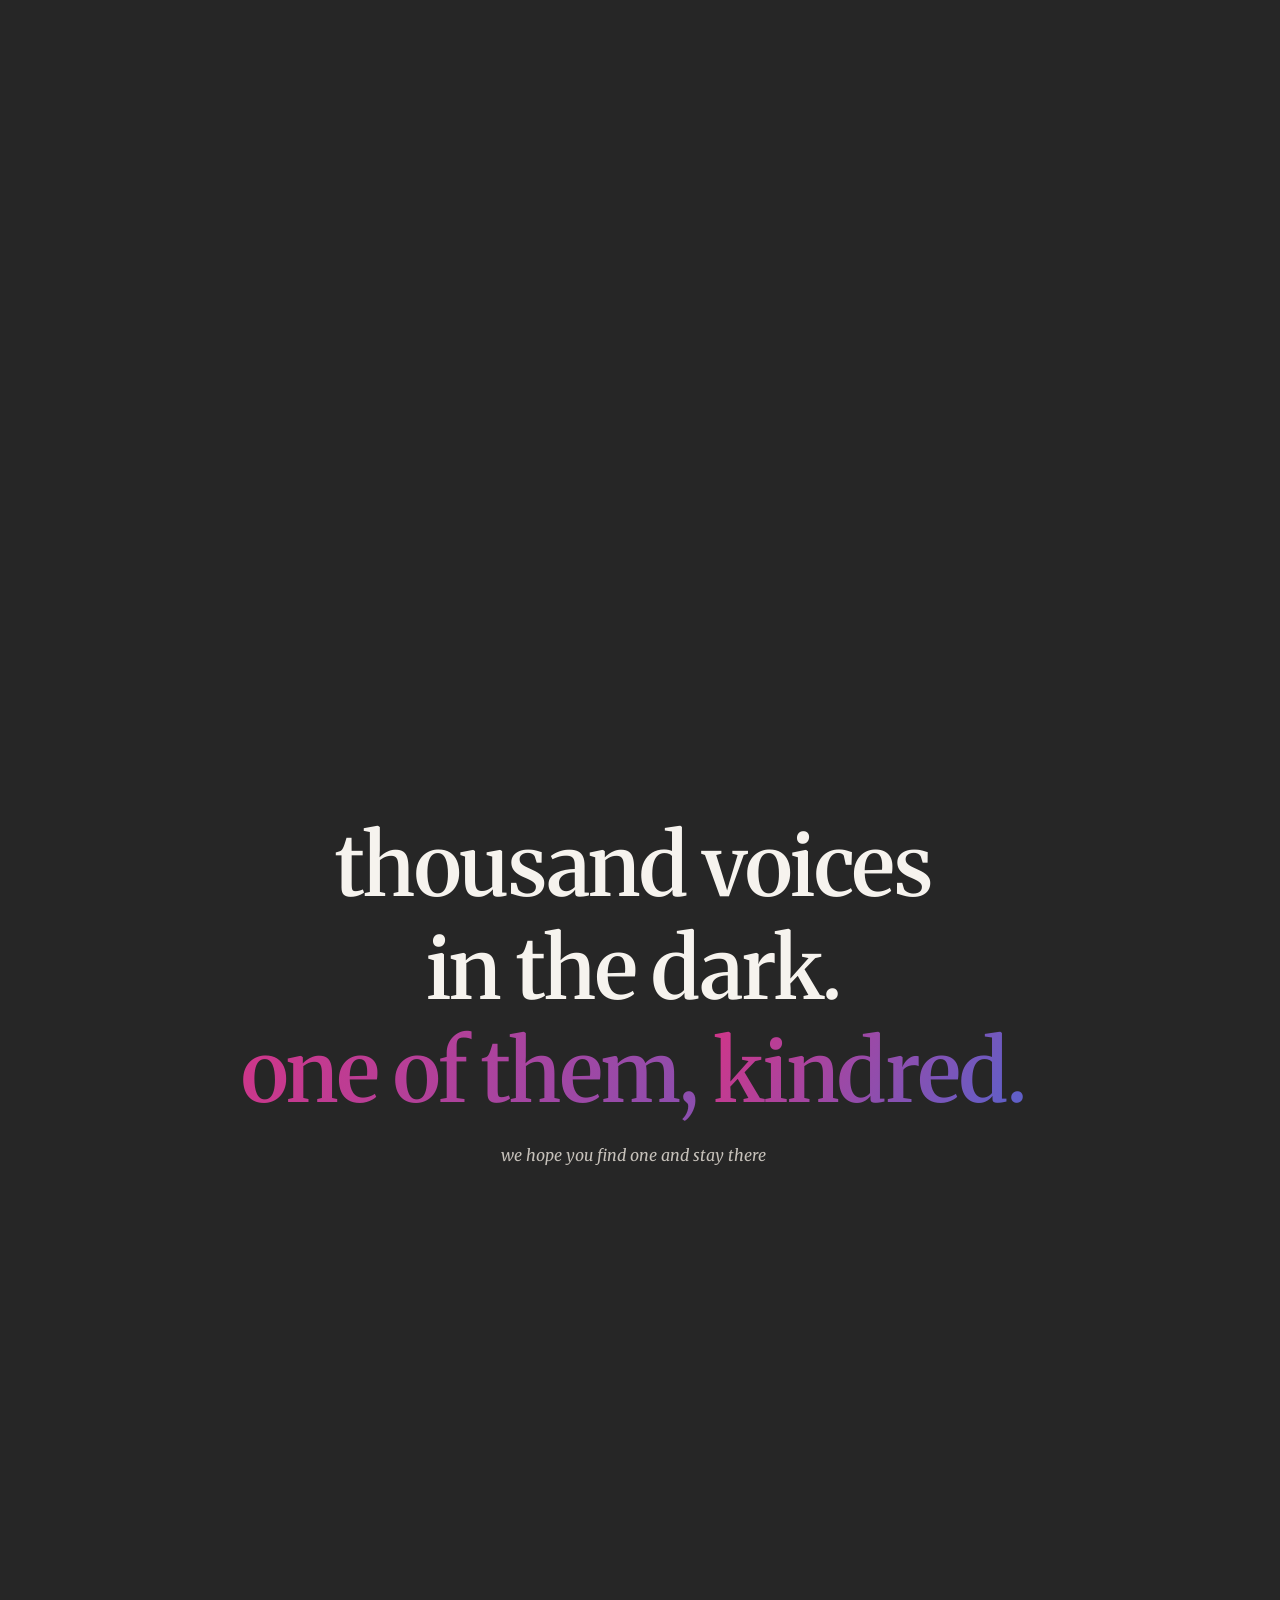
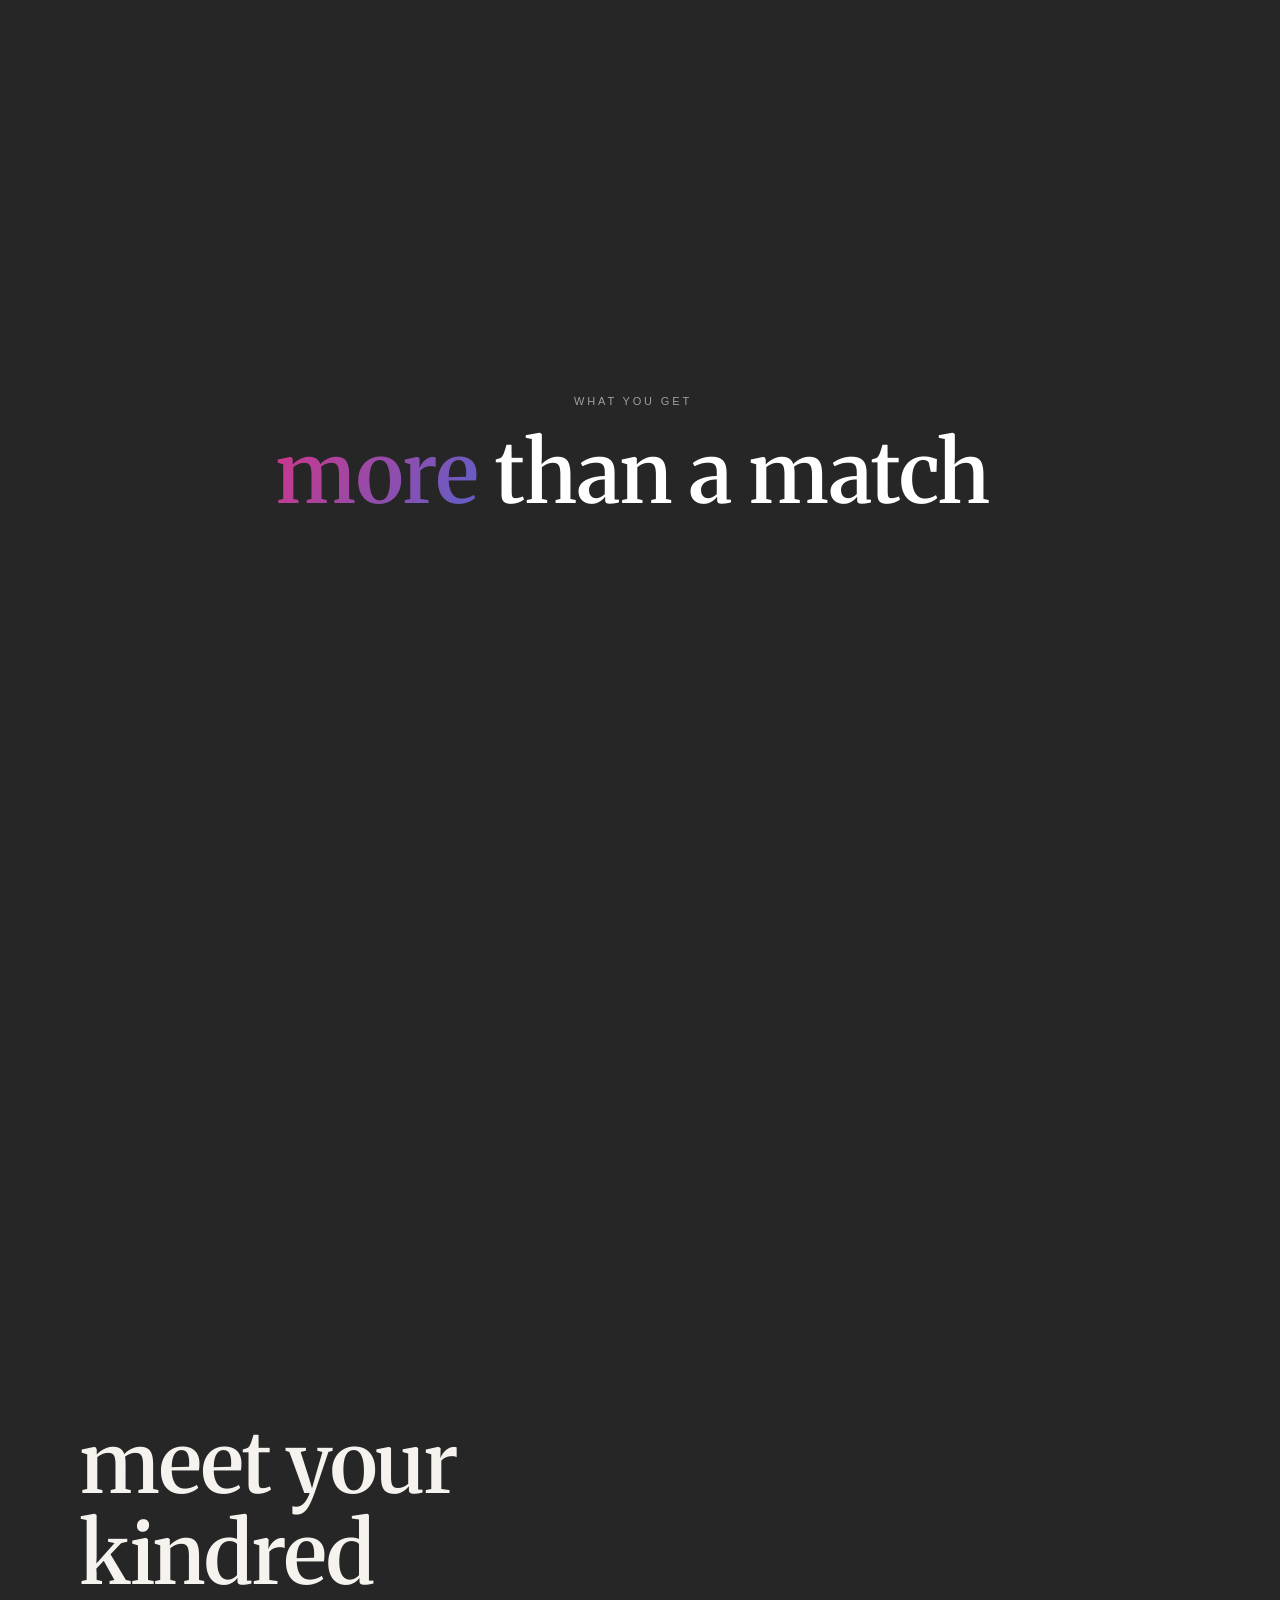
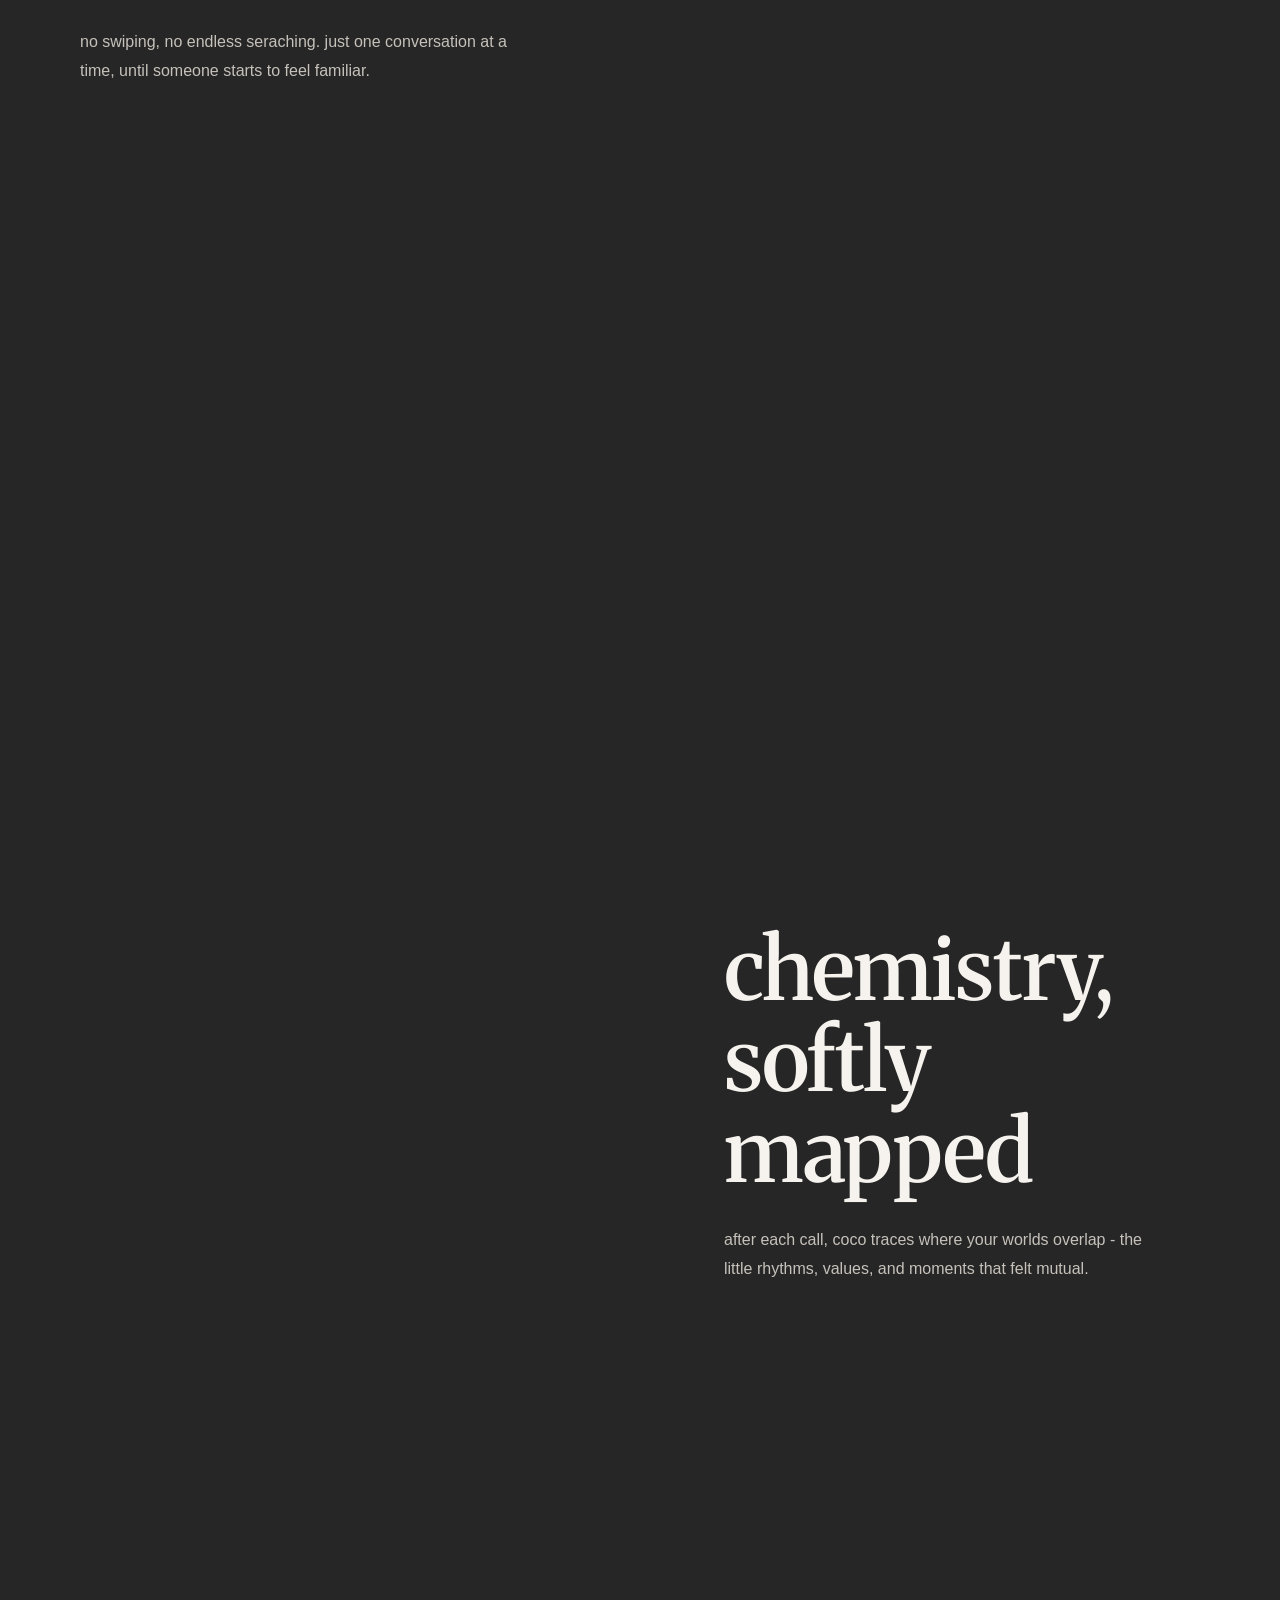
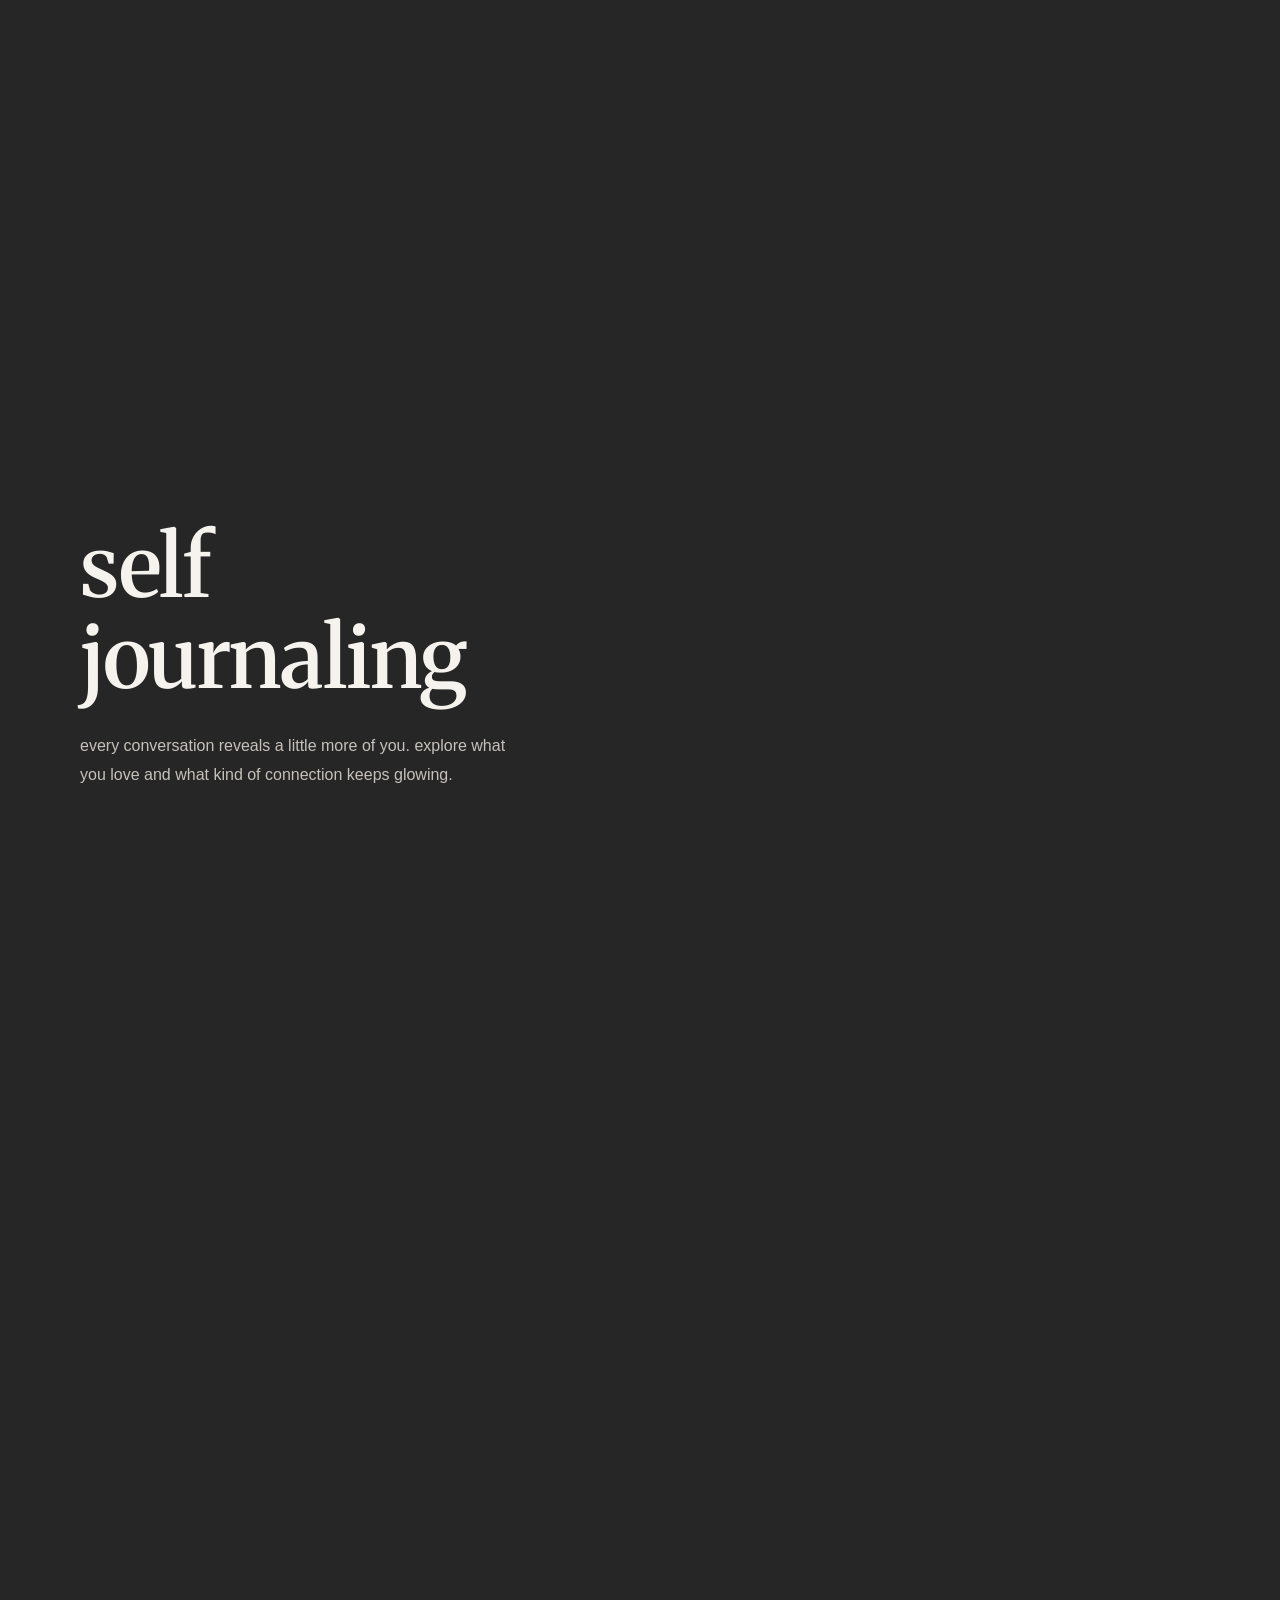
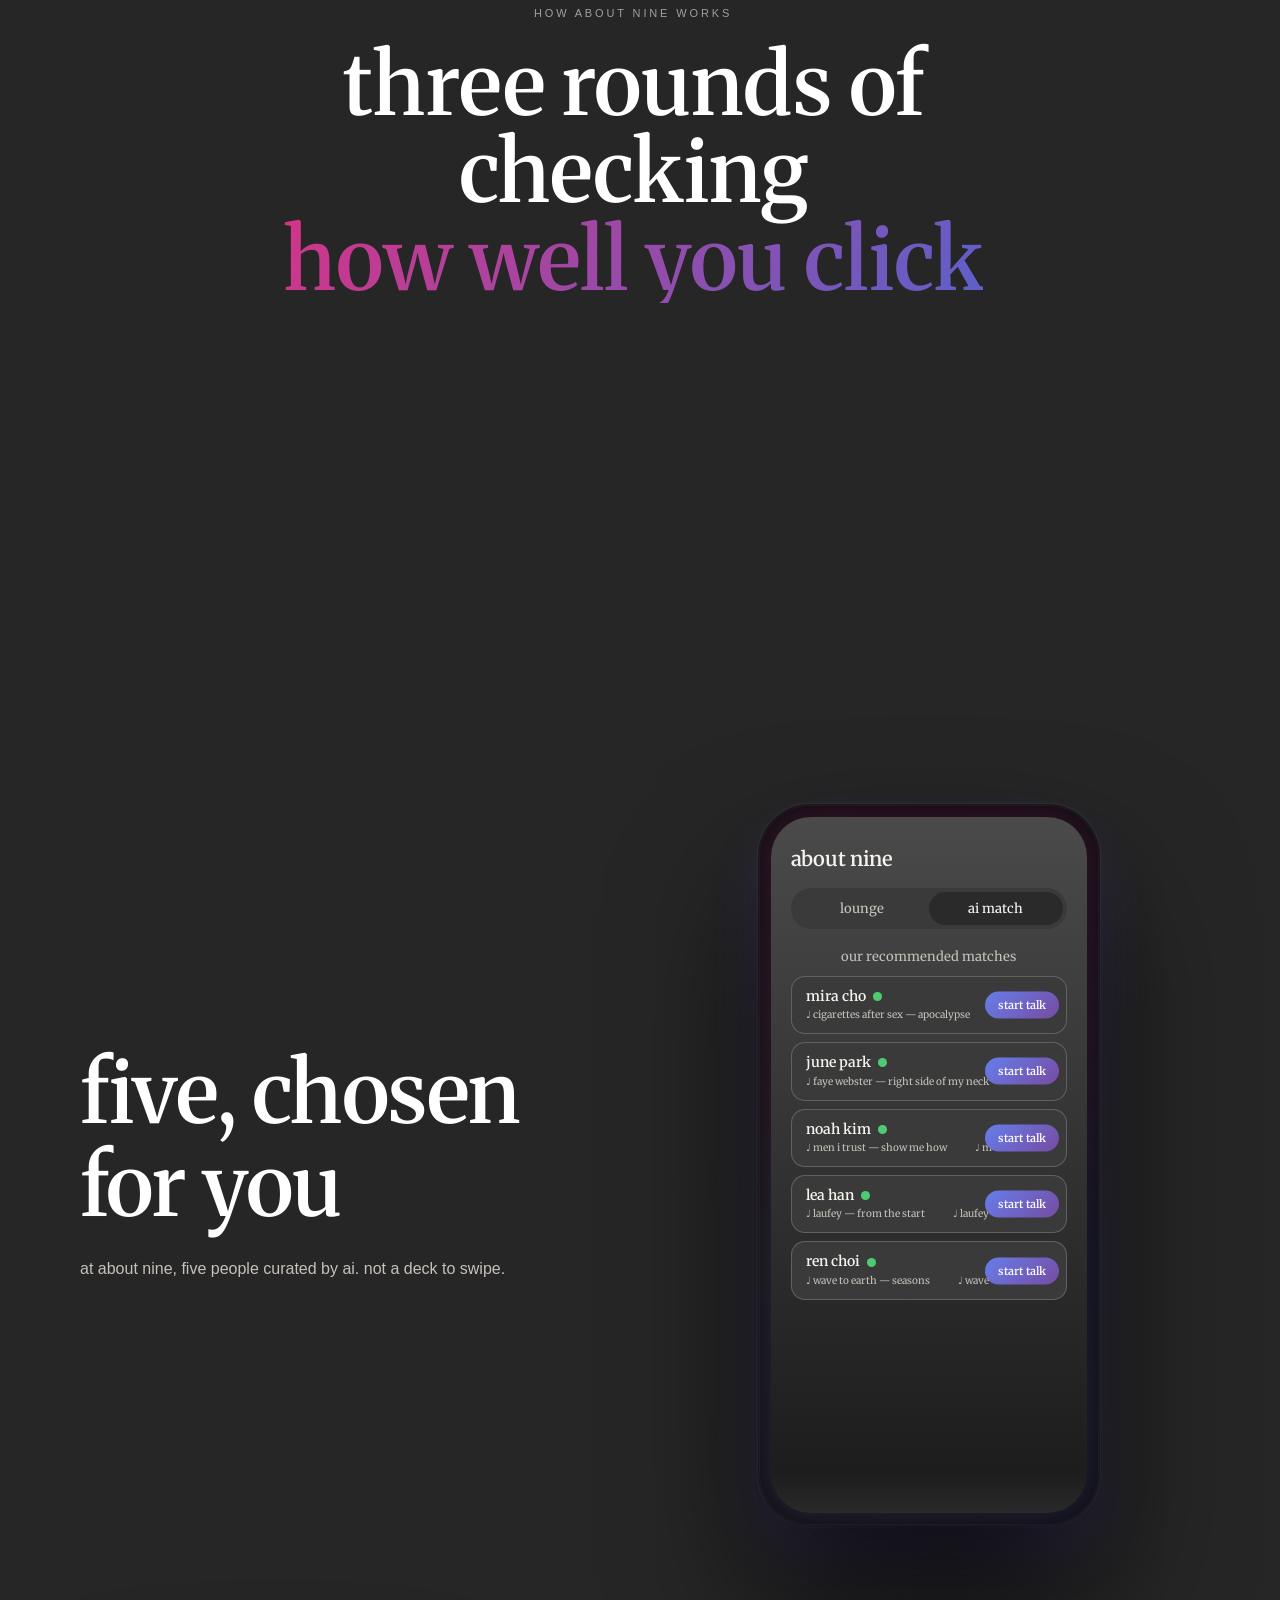
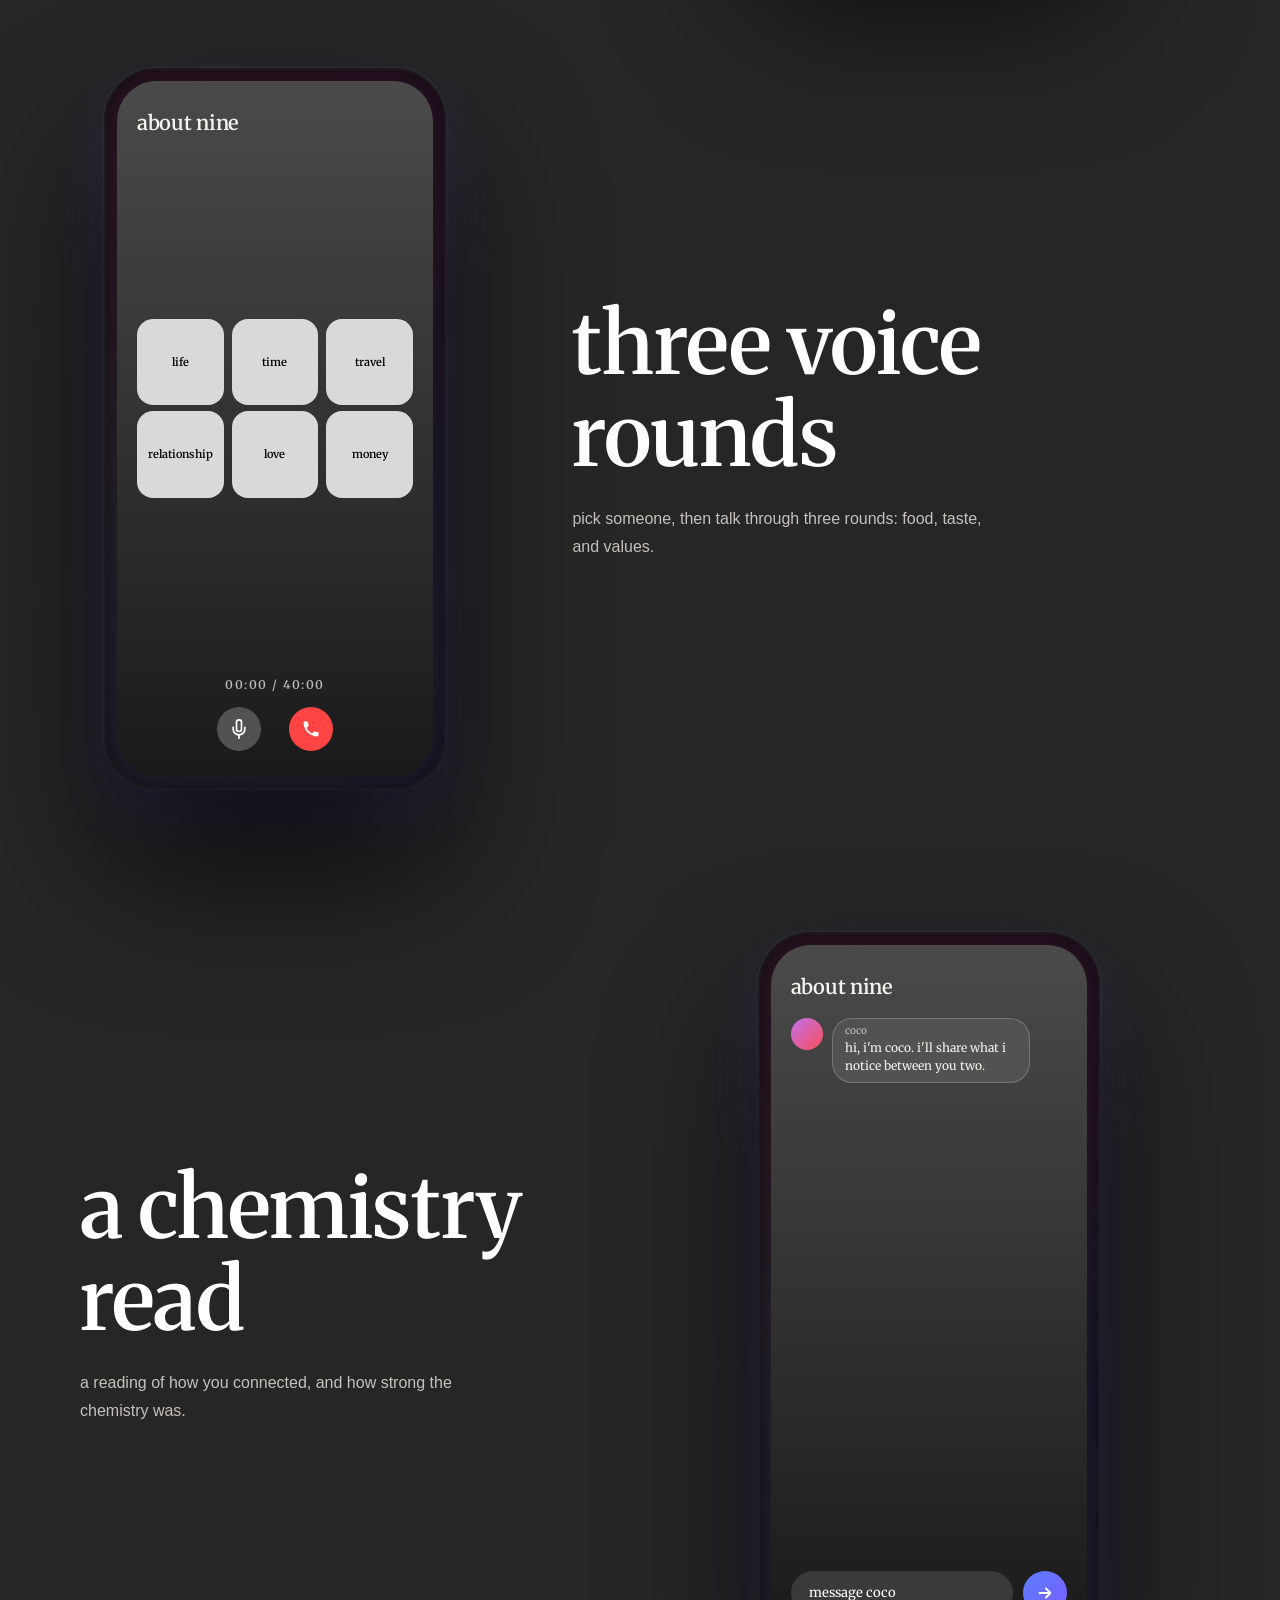
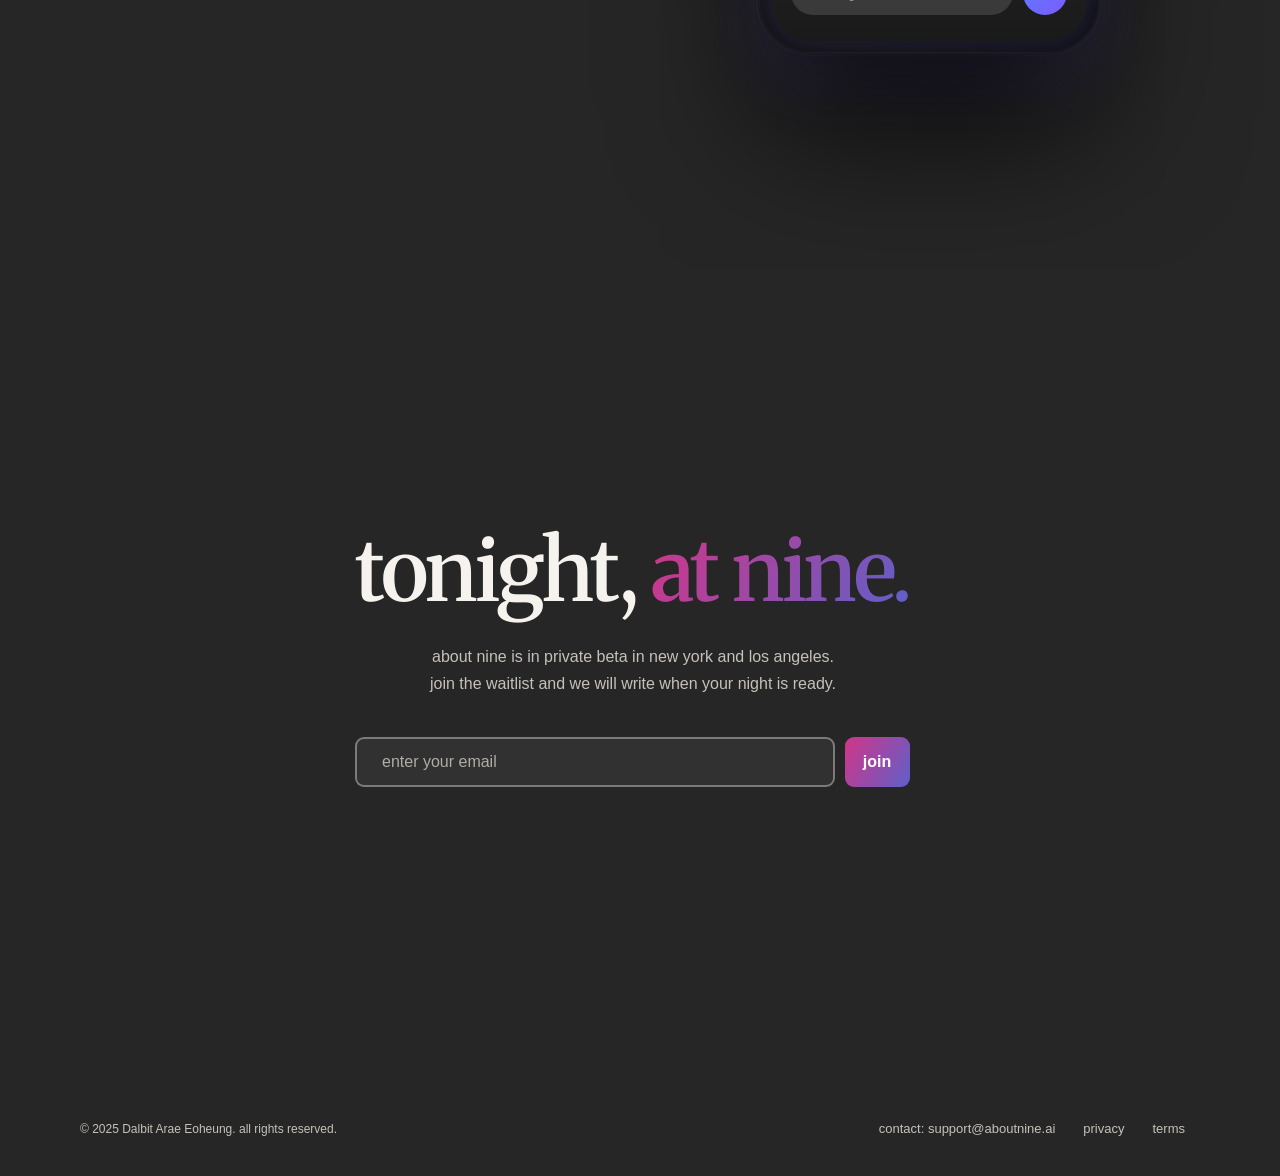
==== commit 927f0873: "about nine landing" ====
--- a/index.html
+++ b/index.html
@@ -11,7 +11,7 @@
   html {
     scroll-behavior: smooth;
     scroll-padding-top: 0;
-    overflow-x: clip;
+    overflow-x: hidden;
   }
   .hero,
   .dark-room,
@@ -33,10 +33,12 @@
     font-size: 17px;
     line-height: 1.7;
     text-transform: lowercase;
+    overflow-x: hidden;
     overflow-x: clip;
     min-height: 100vh;
     -webkit-font-smoothing: antialiased;
   }
+  .nobreak { display: inline-block; white-space: nowrap; }
 
   .container { max-width: 1280px; margin: 0 auto; padding: 0 80px; }
   section { padding: 120px 0; position: relative; }
@@ -57,6 +59,7 @@
   .topnav {
     position: fixed; top: 0; left: 0; right: 0; z-index: 50;
     padding: 22px 0;
+    -webkit-backdrop-filter: blur(14px);
     backdrop-filter: blur(14px);
     background: rgba(20,20,22,0.65);
     border-bottom: 1px solid rgba(255,255,255,0.06);
@@ -214,8 +217,8 @@
 
   /* starfield of tiny asterisks */
   .starfield {
-    position: absolute; inset: 0; pointer-events: none;
-    z-index: 0;
+    position: fixed; inset: 0; pointer-events: none;
+    z-index: 1;
     color: #fff;
   }
   .starfield svg { width: 100%; height: 100%; display: block; }
@@ -356,8 +359,10 @@
     pointer-events: none;
     opacity: var(--sphere-opacity);
     visibility: hidden;
-    transform: none;
+    transform: translate3d(0, 0, 0);
     transition: none;
+    contain: layout paint size;
+    backface-visibility: hidden;
     will-change: opacity;
   }
   .what-sphere-video.is-unavailable {
@@ -373,7 +378,7 @@
     position: relative;
     min-height: 100svh;
     height: auto;
-    padding: clamp(92px, 12vh, 124px) 0 clamp(72px, 10vh, 110px);
+    padding: 120px 0;
     overflow: hidden;
     isolation: isolate;
     background: transparent;
@@ -387,7 +392,7 @@
     width: 100%;
   }
   .how-nine-inner {
-    max-width: 1120px;
+    width: 100%;
     margin: 0 auto;
   }
   .how-nine-header {
@@ -413,9 +418,54 @@
   .how-work-shell {
     position: relative;
     min-height: clamp(610px, 72vh, 760px);
+    display: none;
   }
   .how-mobile {
-    display: none;
+    display: flex;
+    flex-direction: column;
+    gap: clamp(96px, 14vh, 150px);
+  }
+  .how-mobile-item {
+    display: grid;
+    grid-template-columns: minmax(0, 0.9fr) minmax(280px, 390px);
+    gap: clamp(48px, 8vw, 112px);
+    align-items: center;
+    min-height: min(760px, 82svh);
+  }
+  .how-mobile-item:nth-child(even) {
+    grid-template-columns: minmax(280px, 390px) minmax(0, 0.9fr);
+  }
+  .how-mobile-item:nth-child(even) .how-mobile-copy {
+    order: 2;
+  }
+  .how-mobile-copy h3 {
+    font-family: var(--font-brand);
+    font-size: clamp(32px, 3.4vw, 54px);
+    font-weight: 600;
+    line-height: 1.08;
+    letter-spacing: -0.8px;
+    color: #fff;
+    margin-bottom: 22px;
+    text-transform: none;
+  }
+  .how-mobile-copy .light {
+    color: rgba(255,255,255,0.50);
+  }
+  .how-mobile-copy p {
+    max-width: 440px;
+    color: var(--text-secondary);
+    font-size: 16px;
+    line-height: 1.74;
+  }
+  .how-mobile-phone-wrap {
+    width: min(380px, 34vw, 38vh);
+    margin: 0 auto;
+  }
+  .phone.how-mobile-phone {
+    width: 100%;
+    min-height: 0;
+    margin: 0 auto;
+    transform: none;
   }
   .how-work-layout {
     display: grid;
@@ -545,7 +595,8 @@
   }
   .proto-lounge,
   .proto-option,
-  .proto-result {
+  .proto-result,
+  .proto-voice-talk {
     flex: 1;
     min-height: 0;
     display: flex;
@@ -1071,15 +1122,22 @@
     .final h2 { font-size: 50px; }
 
     /* ─── MOBILE HOW NINE LAYOUT ─── */
-    .how-nine--mobile {
+    .how-nine {
       overflow: visible !important;
       min-height: 0 !important;
       padding-bottom: 72px !important;
     }
-    .how-nine--mobile .how-work-shell { display: none; }
-    .how-nine--mobile .how-mobile { display: flex; flex-direction: column; }
-    .how-mobile-item { margin-bottom: 72px; }
-    .how-mobile-item:last-child { margin-bottom: 0; }
+    .how-mobile {
+      gap: 72px;
+    }
+    .how-mobile-item,
+    .how-mobile-item:nth-child(even) {
+      display: block;
+      min-height: 0;
+    }
+    .how-mobile-item:nth-child(even) .how-mobile-copy {
+      order: 0;
+    }
     .how-mobile-copy { margin-bottom: 28px; }
     .how-mobile-copy h3 {
       font-family: var(--font-brand);
@@ -1165,6 +1223,148 @@
   }
 
   /* ─── PROTO SCORE CARD ─── */
+  /* ─── PROTO VOICE TALK ─── */
+  .proto-voice-talk {
+    flex: 1;
+    min-height: 0;
+    display: flex;
+    flex-direction: column;
+    justify-content: space-between;
+  }
+  .proto-voice-bottom {
+    display: flex;
+    flex-direction: column;
+    gap: 12px;
+  }
+  .proto-voice-question {
+    font-size: 11px;
+    color: rgba(255,255,255,0.55);
+    margin-bottom: 14px;
+    line-height: 1.4;
+    text-align: center;
+  }
+  .proto-voice-images {
+    flex: 1;
+    min-height: 0;
+    display: flex;
+    flex-direction: column;
+    gap: 8px;
+    margin-bottom: 10px;
+  }
+  .proto-voice-img-card {
+    position: relative;
+    flex: 1;
+    min-height: 0;
+    border-radius: 14px;
+    overflow: hidden;
+    background: #3a3a3a;
+  }
+  .proto-voice-label {
+    position: absolute;
+    bottom: 8px;
+    right: 8px;
+    background: rgba(0,0,0,0.65);
+    color: #fff;
+    padding: 4px 12px;
+    border-radius: 20px;
+    font-size: 11px;
+  }
+  .proto-life-guide {
+    display: grid;
+    grid-template-columns: repeat(3, minmax(0, 1fr));
+    column-gap: 8px;
+    row-gap: 6px;
+    margin-bottom: 10px;
+  }
+  .proto-life-card {
+    background: #d9d9d9;
+    border-radius: 16px;
+    display: flex;
+    align-items: center;
+    justify-content: center;
+    font-size: 11px;
+    font-weight: 600;
+    color: #000;
+    text-align: center;
+    aspect-ratio: 1 / 1;
+    transition: transform 0.15s ease, background 0.15s ease;
+  }
+  .proto-life-card.pressed {
+    transform: scale(0.92);
+    background: #b8b8b8;
+  }
+  .proto-life-modal {
+    position: absolute;
+    inset: 0;
+    background: rgba(0,0,0,0.88);
+    display: flex;
+    align-items: center;
+    justify-content: center;
+    padding: 20px;
+    opacity: 0;
+    pointer-events: none;
+    transition: opacity 0.25s ease;
+    z-index: 2;
+  }
+  .proto-life-modal.active {
+    opacity: 1;
+  }
+  .proto-life-modal-content {
+    background: #3a3a3a;
+    border-radius: 16px;
+    padding: 20px 18px;
+    text-align: center;
+    width: 100%;
+    height: 110px;
+    display: flex;
+    flex-direction: column;
+    align-items: center;
+    justify-content: center;
+  }
+  .proto-life-modal-cat {
+    font-size: 9px;
+    letter-spacing: 0.18em;
+    text-transform: uppercase;
+    color: #b0b0b0;
+    margin-bottom: 10px;
+  }
+  .proto-life-modal-q {
+    font-size: 12px;
+    line-height: 1.55;
+    color: #fff;
+  }
+  .proto-voice-timer {
+    text-align: center;
+    font-size: 12px;
+    font-weight: 600;
+    letter-spacing: 1.5px;
+    color: rgba(255,255,255,0.70);
+  }
+  .proto-voice-controls {
+    display: flex;
+    justify-content: center;
+    gap: 28px;
+  }
+  .proto-ctrl-btn {
+    width: 44px;
+    height: 44px;
+    border-radius: 50%;
+    background: #525252;
+    display: flex;
+    align-items: center;
+    justify-content: center;
+    border: none;
+    flex-shrink: 0;
+  }
+  .proto-ctrl-btn.end {
+    background: #ff4444;
+  }
+  .proto-ctrl-btn svg {
+    width: 20px;
+    height: 20px;
+    stroke: #fff;
+    fill: none;
+  }
   .proto-score-card {
     padding: 14px 16px;
     border-radius: 16px;
@@ -1250,60 +1450,125 @@
   }
 
   /* ─── SCROLL HINT ─── */
-  .scroll-hint {
-    font-family: var(--font-ui);
-    font-size: 11px;
-    letter-spacing: 0.22em;
-    text-transform: uppercase;
-    color: rgba(255,255,255,0.35);
-    animation: scrollHintBlink 2.8s ease-in-out infinite;
-  }
   @keyframes scrollHintBlink {
     0%, 100% { opacity: 0.9; }
     50% { opacity: 0.12; }
   }
 
+  .hero-inactive-msg {
+    font-family: var(--font-brand);
+    font-size: 16px;
+    font-style: italic;
+    line-height: 1.7;
+    color: var(--text-secondary);
+    margin: 0;
+  }
+
+  /* ─── HERO STATES (shared position, crossfade on 9pm) ─── */
+
+  /* h1 wrapper: day in flow provides height, night overlaid absolutely */
+  .hero-h1-wrap { position: relative; }
+  .hero-h1-night {
+    position: absolute; top: 0; left: 0; width: 100%;
+    opacity: 0; transform: translateY(20px); pointer-events: none;
+  }
+  .hero-night-accent {
+    font-style: normal;
+    background: var(--grad-primary);
+    -webkit-background-clip: text; background-clip: text;
+    -webkit-text-fill-color: transparent;
+  }
+
+  /* sub-text wrapper: same layout trick */
+  .hero-cta-col { flex-direction: column; align-items: flex-start; gap: 40px; }
+  .hero-sub-wrap { position: relative; }
+  /* identical font for both states */
+  .hero-sub-text {
+    font-family: var(--font-brand);
+    font-size: 16px; font-style: italic;
+    line-height: 1.7; color: rgba(255,255,255,0.55);
+    margin: 0;
+  }
+  .hero-sub-night {
+    position: absolute; top: 0; left: 0; width: 100%;
+    opacity: 0; transform: translateY(20px); pointer-events: none;
+    white-space: nowrap;
+  }
+
+  /* button starts invisible */
+  .hero-btn-wrap { opacity: 0; transform: translateY(24px); }
+  .hero-btn-wrap.is-visible {
+    opacity: 1; transform: none;
+    transition: opacity 0.9s cubic-bezier(0.16,1,0.3,1),
+                transform 0.9s cubic-bezier(0.16,1,0.3,1);
+  }
+
+  /* ─── NIGHT STATE transitions (triggered by hero.is-night-active) ─── */
+  .hero.is-night-active .hero-h1-day {
+    opacity: 0; pointer-events: none;
+    transition: opacity 0.3s ease;
+  }
+  .hero.is-night-active .hero-h1-night {
+    opacity: 1; transform: translateY(0); pointer-events: auto;
+    transition: opacity 0.9s cubic-bezier(0.16,1,0.3,1),
+                transform 0.9s cubic-bezier(0.16,1,0.3,1);
+  }
+  .hero.is-night-active .hero-sub-day {
+    opacity: 0; pointer-events: none;
+    transition: opacity 0.3s ease;
+  }
+  .hero.is-night-active .hero-sub-night {
+    opacity: 1; transform: translateY(0); pointer-events: auto;
+    transition: opacity 0.9s cubic-bezier(0.16,1,0.3,1) 0.1s,
+                transform 0.9s cubic-bezier(0.16,1,0.3,1) 0.1s;
+  }
+  /* instant (no animation) for initial load during night */
+  .hero.is-night-instant .hero-h1-day,
+  .hero.is-night-instant .hero-sub-day { opacity: 0; transition: none; }
+  .hero.is-night-instant .hero-h1-night,
+  .hero.is-night-instant .hero-sub-night { opacity: 1; transform: none; transition: none; }
+
   @media (prefers-reduced-motion: reduce) {
     .reveal { transition: none; opacity: 1; transform: none; }
-    .scroll-hint { animation: none; opacity: 0.4; }
+    .hero-scroll-cue { animation: none; opacity: 0.4; }
     .odometer-digit-inner { transition: none; }
     .proto-track-inner { animation: none; }
     .proto-result .proto-row { opacity: 1; transform: none; }
     .proto-result .proto-row.proto-msg-in { animation: none; }
   }
-  .journal-text-overlay {
+  .constellation-overlay {
     position: absolute;
     inset: 0;
     pointer-events: none;
     opacity: 0;
   }
-  .journal-word {
+  .constellation-word {
     position: absolute;
     transform: translate(-50%, -50%);
-    color: var(--aurora-paper-dim);
+    display: flex;
+    align-items: center;
+    gap: 8px;
+    white-space: nowrap;
+    color: rgba(220, 205, 255, 0.85);
     font-family: inherit;
-    white-space: nowrap;
-  }
-  .chem-text-overlay {
-    position: absolute;
-    left: max(80px, calc((100vw - 1280px) / 2 + 80px));
-    top: calc(var(--what-top, 50%) + 80px);
-    transform: translateY(-50%);
-    pointer-events: none;
-    opacity: 0;
-    text-align: left;
-    font-family: inherit;
-    font-size: 13px;
-    line-height: 1.7;
-    color: var(--aurora-paper-dim);
-    max-width: 220px;
-  }
-  @media (max-width: 960px) {
-    .chem-text-overlay { top: calc(var(--what-top, 50%) + 100px); }
-  }
-  @media (max-width: 420px) {
-    .chem-text-overlay { left: 24px; }
-  }
+    font-size: 12px;
+  }
+  .constellation-word::before {
+    content: '';
+    flex-shrink: 0;
+    width: 14px;
+    height: 14px;
+    border-radius: 50%;
+  }
+  .constellation-word.dot-pink::before {
+    background: #ff6fae;
+  }
+  .constellation-word.dot-purple::before {
+    background: #8e7cff;
+  }
+  /* legacy — hide old overlays if still in DOM */
+  .journal-text-overlay, .chem-text-overlay { display: none; }
+  .journal-word { display: none; }
 </style>
 <link rel="stylesheet" href="./interactive.css">
 </head>
@@ -1312,6 +1577,14 @@
 <canvas class="night-canvas" id="nightCanvas" aria-hidden="true" width="2560" height="1440"></canvas>
 <div class="cursor-light" aria-hidden="true"></div>
 <div class="grain-layer" aria-hidden="true"></div>
+<div class="dark-room-clock" aria-hidden="true"></div>
+<div class="orbit-rings-clock" aria-hidden="true">
+  <canvas class="orbit-rings-canvas"></canvas>
+</div>
+<svg class="orbit-rings-overlay" aria-hidden="true">
+  <ellipse class="orbit-ring-1"/>
+  <ellipse class="orbit-ring-2"/>
+</svg>
 
 <!-- ─── TOP NAV ─── -->
 <nav class="topnav">
@@ -1332,37 +1605,35 @@
   <div class="container">
     <div class="grid">
       <div>
-        <h1 class="reveal"><span class="nobreak">kindred souls</span><br><span class="nobreak">matched by voice</span></h1>
-        <div class="cta-row reveal d1">
-          <a href="#cta" class="btn btn-primary">
-            join the waitlist
-            <svg width="16" height="16" viewBox="0 0 24 24" fill="none" stroke="currentColor" stroke-width="2.2" stroke-linecap="round" stroke-linejoin="round"><path d="M5 12h14M13 5l7 7-7 7"></path></svg>
-          </a>
+        <!-- h1 wrapper: both states overlap — day in flow, night absolute on top -->
+        <div class="hero-h1-wrap">
+          <h1 class="reveal hero-h1-day"><span class="nobreak">Meet your match</span> <span class="nobreak">at nine</span></h1>
+          <h1 class="hero-h1-night" aria-hidden="true"><span class="nobreak">Meet your match</span> <em class="hero-night-accent nobreak">at nine</em></h1>
+        </div>
+        <!-- sub-text + button: same font class, night text absolute over day -->
+        <div class="cta-row hero-cta-col reveal d1">
+          <div class="hero-sub-wrap">
+            <p class="hero-sub-text hero-sub-day">current time is <span data-hero-time-value="">--:-- am</span>.</p>
+            <p class="hero-sub-text hero-sub-night" aria-hidden="true">kindred souls matched by voice</p>
+          </div>
+          <div class="hero-btn-wrap" id="heroBtnWrap" style="display:none">
+            <a href="#cta" class="btn btn-primary" id="heroWaitlistBtn">
+              join the waitlist
+              <svg width="16" height="16" viewBox="0 0 24 24" fill="none" stroke="currentColor" stroke-width="2.2" stroke-linecap="round" stroke-linejoin="round"><path d="M5 12h14M13 5l7 7-7 7"></path></svg>
+            </a>
+          </div>
         </div>
       </div>
 
-      <!-- score visual -->
+      <!-- time visual -->
       <div class="phone-wrap">
         <div class="phone">
           <div class="bezel">
-            <div class="sphere-stage">
-              <svg class="app-sphere" viewBox="-100 -100 200 200" preserveAspectRatio="xMidYMid meet">
-                <g>
-                  <ellipse rx="82" ry="30"></ellipse>
-                  <ellipse rx="82" ry="30" transform="rotate(30)"></ellipse>
-                  <ellipse rx="82" ry="30" transform="rotate(60)"></ellipse>
-                  <ellipse rx="82" ry="30" transform="rotate(90)"></ellipse>
-                  <ellipse rx="82" ry="30" transform="rotate(120)"></ellipse>
-                  <ellipse rx="82" ry="30" transform="rotate(150)"></ellipse>
-                </g>
-              </svg>
-              <div class="number" data-hero-score-value="">50</div>
+            <div class="sphere-stage hero-time-stage">
+              <div class="hero-clock" data-hero-clock aria-label="current time">
+                <canvas class="hero-clock-canvas" data-hero-clock-canvas aria-hidden="true"></canvas>
+              </div>
             </div>
-            <div class="scr-caption" data-hero-score-caption="">
-              Probably not the one.<br>
-              Whether to continue is up to you.
-            </div>
-            <div class="scroll-hint" aria-hidden="true">scroll down</div>
           </div>
           <div class="glass"></div>
         </div>
@@ -1439,22 +1710,38 @@
       <use href="#ast-star" x="870" y="510" width="5" height="5" opacity="0.10"></use>
       <use href="#ast-star" x="600" y="480" width="4" height="4" opacity="0.08"></use>
       <use href="#ast-star" x="790" y="30" width="4" height="4" opacity="0.08"></use>
+
+      <!-- mobile-visible center stars (x 500–900, visible when SVG is sliced on narrow screens) -->
+      <use href="#ast-star" x="560" y="150" width="7" height="7" opacity="0.20" class="twinkle d1"></use>
+      <use href="#ast-star" x="630" y="60" width="5" height="5" opacity="0.14"></use>
+      <use href="#ast-star" x="710" y="200" width="8" height="8" opacity="0.22" class="twinkle d2"></use>
+      <use href="#ast-star" x="840" y="130" width="6" height="6" opacity="0.16"></use>
+      <use href="#ast-star" x="580" y="400" width="6" height="6" opacity="0.18" class="twinkle d3"></use>
+      <use href="#ast-star" x="680" y="440" width="5" height="5" opacity="0.12"></use>
+      <use href="#ast-star" x="770" y="380" width="7" height="7" opacity="0.20"></use>
+      <use href="#ast-star" x="860" y="430" width="5" height="5" opacity="0.14" class="twinkle d1"></use>
+      <use href="#ast-star" x="545" y="240" width="5" height="5" opacity="0.11"></use>
+      <use href="#ast-star" x="895" y="200" width="6" height="6" opacity="0.16"></use>
+      <use href="#ast-star" x="720" y="490" width="5" height="5" opacity="0.13"></use>
+      <use href="#ast-star" x="810" y="540" width="7" height="7" opacity="0.18" class="twinkle d2"></use>
+      <use href="#ast-star" x="640" y="170" width="4" height="4" opacity="0.10"></use>
+      <use href="#ast-star" x="880" y="370" width="5" height="5" opacity="0.12"></use>
     </svg>
   </div>
 
   <div class="container">
     <blockquote class="quote reveal">
-      a thousand voices in the dark.<br>
-      <span class="light">one of them, <em class="kindred">kindred</em>.</span>
+      <span class="nobreak">thousand voices</span> <span class="nobreak">in the dark</span>.<br>
+      <span class="light"><span class="nobreak">one of them</span>, <em class="kindred">kindred</em>.</span>
     </blockquote>
-    <p class="dark-room-sub reveal d1">we hope you find one and stay there.</p>
+    <p class="dark-room-sub reveal d1">we hope you find one and stay there</p>
   </div>
 </section>
 
 <section class="sphere-transition sphere-approach" id="sphere-approach">
   <div class="what-intro-copy">
     <div class="story-kicker reveal">what you get</div>
-    <h2 class="reveal d1"><span class="light">more</span> than a match</h2>
+    <h2 class="reveal d1"><span class="light">more</span> <span class="nobreak">than a match</span></h2>
   </div>
 </section>
 
@@ -1467,8 +1754,8 @@
   <div class="container">
     <div class="story-grid">
       <div class="story-copy reveal">
-        <h2>your kindred</h2>
-        <p>no swiping, no endless decks. night after night, coco learns who you are and brings you closer to the one who truly fits.</p>
+        <h2>meet your kindred</h2>
+        <p>no swiping, no endless seraching. just one conversation at a time, until someone starts to feel familiar.</p>
       </div>
       <div class="story-visual what-sphere-slot reveal d1" aria-hidden="true"></div>
     </div>
@@ -1480,8 +1767,8 @@
   <div class="container">
     <div class="story-grid">
       <div class="story-copy reveal">
-        <h2>chemistry analysis</h2>
-        <p>after the call, coco maps the two of you and breaks down exactly how your worlds meet.</p>
+        <h2>chemistry, softly mapped</h2>
+        <p>after each call, coco traces where your worlds overlap - the little rhythms, values, and moments that felt mutual.</p>
       </div>
       <div class="story-visual what-sphere-slot reveal d1" aria-hidden="true"></div>
     </div>
@@ -1494,7 +1781,7 @@
     <div class="story-grid">
       <div class="story-copy reveal">
         <h2>self journaling</h2>
-        <p>every conversation reveals a little more of you. explore what you love, bubble by bubble.</p>
+        <p>every conversation reveals a little more of you. explore what you love and what kind of connection keeps glowing.</p>
       </div>
       <div class="story-visual what-sphere-slot reveal d1" aria-hidden="true"></div>
     </div>
@@ -1507,7 +1794,7 @@
 <section class="sphere-transition sphere-approach" id="how-intro">
   <div class="what-intro-copy">
     <div class="story-kicker reveal">how about nine works</div>
-    <h2 class="reveal d1">three rounds of checking <span class="light">how well you click.</span></h2>
+    <h2 class="reveal d1"><span class="nobreak">three rounds of</span> checking <span class="light nobreak">how well you click</span></h2>
   </div>
 </section>
 
@@ -1583,30 +1870,39 @@
                 </div>
 
                 <div class="how-phone-screen" data-how-slide="" aria-hidden="true">
-                  <div class="proto-option">
+                  <div class="proto-voice-talk">
                     <div class="proto-brand">about nine</div>
-                    <div class="proto-option-head">
-                      <div class="proto-topic">food</div>
-                      <div class="proto-question">which would you pick<br>for a late dinner?</div>
+                    <div class="proto-life-guide">
+                      <div class="proto-life-card" data-cat="life">life</div>
+                      <div class="proto-life-card" data-cat="time">time</div>
+                      <div class="proto-life-card" data-cat="travel">travel</div>
+                      <div class="proto-life-card" data-cat="relationship">relationship</div>
+                      <div class="proto-life-card" data-cat="love">love</div>
+                      <div class="proto-life-card" data-cat="money">money</div>
                     </div>
-                    <div class="proto-carousel-wrap">
-                      <div class="proto-dots" aria-hidden="true"><i class="active"></i><i></i><i></i></div>
-                      <div class="proto-carousel">
-                        <div class="proto-food-card center">
-                          <img src="./images/food/pizza/hawaiian-pizza.png" alt="hawaiian pizza">
-                          <span>hawaiian</span>
-                        </div>
-                        <div class="proto-food-card">
-                          <img src="./images/food/pizza/margherita-pizza.png" alt="margherita pizza">
-                          <span>margherita</span>
-                        </div>
-                        <div class="proto-food-card">
-                          <img src="./images/food/pizza/funghi-pizza.png" alt="funghi pizza">
-                          <span>funghi</span>
-                        </div>
+                    <div class="proto-voice-bottom">
+                      <div class="proto-voice-timer">00:00 / 40:00</div>
+                      <div class="proto-voice-controls">
+                        <button class="proto-ctrl-btn" type="button" aria-label="mute">
+                          <svg viewBox="0 0 24 24" stroke-width="2" stroke-linecap="round" stroke-linejoin="round">
+                            <path d="M12 1a3 3 0 0 0-3 3v8a3 3 0 0 0 6 0V4a3 3 0 0 0-3-3z"/>
+                            <path d="M19 10v2a7 7 0 0 1-14 0v-2"/>
+                            <path d="M12 19v4"/>
+                          </svg>
+                        </button>
+                        <button class="proto-ctrl-btn end" type="button" aria-label="end call">
+                          <svg viewBox="0 0 24 24" stroke-width="2" stroke-linecap="round" stroke-linejoin="round">
+                            <path d="M6.62 10.79C8.06 13.62 10.38 15.94 13.21 17.38L15.41 15.18C15.68 14.91 16.08 14.82 16.43 14.94C17.55 15.31 18.76 15.51 20 15.51C20.55 15.51 21 15.96 21 16.51V20C21 20.55 20.55 21 20 21C10.61 21 3 13.39 3 4C3 3.45 3.45 3 4 3H7.5C8.05 3 8.5 3.45 8.5 4C8.5 5.24 8.7 6.45 9.07 7.57C9.18 7.92 9.1 8.31 8.82 8.59L6.62 10.79Z" fill="#fff" stroke="none"/>
+                          </svg>
+                        </button>
                       </div>
                     </div>
-                    <button class="proto-enter" type="button">enter</button>
+                  </div>
+                  <div class="proto-life-modal" aria-hidden="true">
+                    <div class="proto-life-modal-content">
+                      <div class="proto-life-modal-cat"></div>
+                      <div class="proto-life-modal-q"></div>
+                    </div>
                   </div>
                 </div>
 
@@ -1707,7 +2003,7 @@
 <!-- ─── FINAL CTA ─── -->
 <section class="final" id="cta">
   <div class="container">
-    <h2 class="reveal" style="margin-top: 70px;">tonight, <span class="light">at nine.</span></h2>
+    <h2 class="reveal" style="margin-top: 70px;">tonight, <span class="light nobreak">at nine.</span></h2>
     <p class="reveal d1">about nine is in private beta in new york and los angeles.<br>join the waitlist and we will write when your night is ready.</p>
     <form class="waitlist-form reveal d2" id="finalWaitlistForm" novalidate="">
       <label class="waitlist-label" for="finalWaitlistEmail">email</label>
--- a/interactive.css
+++ b/interactive.css
@@ -10,9 +10,9 @@
   --aurora-violet: #9a8fc0;
   --aurora-line: rgba(246, 243, 238, 0.10);
   --aurora-glass: rgba(255, 255, 255, 0.05);
-  --aurora-opacity: 0;
-  --cursor-glow-opacity: 0;
-  --hero-glow-opacity: 0;
+  --aurora-opacity: 0.55;
+  --cursor-glow-opacity: 0.74;
+  --hero-glow-opacity: 1;
   --warm-glow: rgba(209, 53, 136, 0.18);
   --rose-glow: rgba(209, 53, 136, 0.16);
   --blue-glow: rgba(94, 96, 201, 0.16);
@@ -27,6 +27,11 @@
   background: var(--aurora-ink);
   color: var(--aurora-paper);
   isolation: isolate;
+}
+
+.nobreak {
+  display: inline-block;
+  white-space: nowrap;
 }
 
 body::before {
@@ -71,6 +76,74 @@
 .grain-layer {
   pointer-events: none;
   position: fixed;
+}
+
+.orbit-rings-overlay {
+  position: fixed;
+  inset: 0;
+  width: 100%;
+  height: 100%;
+  pointer-events: none;
+  z-index: 2;
+  overflow: visible;
+}
+
+.orbit-ring-1,
+.orbit-ring-2 {
+  fill: none;
+  opacity: 0;
+}
+
+.orbit-ring-1 {
+  stroke: rgba(244, 168, 200, 0.58);
+  stroke-width: 1.5;
+}
+
+.orbit-ring-2 {
+  stroke: rgba(216, 192, 255, 0.62);
+  stroke-width: 1.2;
+}
+
+.dark-room-clock {
+  position: fixed;
+  pointer-events: none;
+  z-index: 2;
+  width: var(--drck-size, 200px);
+  height: var(--drck-size, 200px);
+  left: var(--drck-x, 82%);
+  top: var(--drck-y, 82%);
+  transform: translate(-50%, -50%);
+  opacity: var(--drck-opacity, 0);
+  visibility: hidden;
+  will-change: opacity, left, top;
+}
+
+.orbit-rings-clock {
+  position: fixed;
+  pointer-events: none;
+  z-index: 0;
+  width: var(--ork-size, 200px);
+  height: var(--ork-size, 200px);
+  left: var(--ork-x, 82%);
+  top: var(--ork-y, 82%);
+  transform: translate3d(-50%, -50%, 0);
+  opacity: var(--ork-opacity, 0);
+  visibility: hidden;
+  contain: layout paint;
+  backface-visibility: hidden;
+  will-change: opacity, left, top, width, height;
+}
+
+.orbit-rings-canvas {
+  display: block;
+  width: 100%;
+  height: 100%;
+}
+
+.dark-room-clock-canvas {
+  display: block;
+  width: 100%;
+  height: 100%;
 }
 
 .night-canvas {
@@ -144,8 +217,14 @@
 .proto-speaker,
 .scroll-hint,
 .waitlist-message,
-.waitlist-input::placeholder {
+.waitlist-input::placeholder,
+.hero-sub-text {
   color: var(--aurora-paper-dim);
+}
+
+/* hide btn wrap on mobile same as the button */
+@media (max-width: 960px) {
+  #heroBtnWrap { display: none !important; }
 }
 
 .nav-links a:hover,
@@ -165,19 +244,25 @@
 .how-nine h2 .light,
 .how-work-copy h3 .light,
 .final h2 .light {
+  color: #d13588;
   background: var(--grad-primary);
   -webkit-background-clip: text;
   background-clip: text;
-  color: transparent;
   -webkit-text-fill-color: transparent;
+  /* inline-block + translateZ forces own compositing layer in Safari,
+     fixing background-clip:text inside will-change:opacity parents */
+  display: inline-block;
+  transform: translateZ(0);
 }
 
 .dark-room .quote em.kindred {
+  color: #d13588;
   background: var(--grad-primary);
   -webkit-background-clip: text;
   background-clip: text;
-  color: transparent;
   -webkit-text-fill-color: transparent;
+  display: inline-block;
+  transform: translateZ(0);
 }
 
 .section-eyebrow,
@@ -218,10 +303,11 @@
 }
 
 .hero {
-  --hero-pad-x: clamp(32px, 7.5vw, 140px);
+  --hero-pad-x: 80px;
   --hero-gap: clamp(30px, 4.6vw, 76px);
   --hero-phone-width: min(380px, 24vw, 38vh);
   --hero-score-scroll: min(1180px, 128svh);
+  --hero-clock-size: min(320px, 24vw, 38vh);
   display: block;
   overflow: visible;
   min-height: calc(100svh + var(--hero-score-scroll));
@@ -257,7 +343,9 @@
   align-items: center;
   width: 100%;
   height: 100svh;
-  max-width: none;
+  max-width: 1280px;
+  margin-left: auto;
+  margin-right: auto;
   padding-left: var(--hero-pad-x);
   padding-right: var(--hero-pad-x);
   padding-top: clamp(88px, 11vh, 118px);
@@ -354,6 +442,13 @@
   background: transparent;
   box-shadow: none;
   overflow: visible;
+  /* Safari: preserve-3d on parent prevents WebGL canvas from rendering */
+  transform-style: flat;
+}
+
+.hero .phone-wrap {
+  transform-style: flat;
+  perspective: none;
 }
 
 .hero .phone::before,
@@ -372,11 +467,39 @@
   transform: none;
 }
 
-.hero .phone .sphere-stage::before {
-  inset: -48px;
-  background: radial-gradient(circle at center, rgba(220,200,255,0.20) 0%, transparent 62%);
-  filter: blur(18px);
-  opacity: var(--hero-glow-opacity);
+.hero .phone .hero-time-stage {
+  width: var(--hero-clock-size);
+  height: var(--hero-clock-size);
+  display: grid;
+  place-items: center;
+  perspective: none;
+}
+
+.hero .phone .hero-time-stage::before {
+  inset: -36%;
+  background:
+    radial-gradient(circle at 50% 45%, rgba(232,126,158,0.34) 0%, rgba(176,94,126,0.18) 34%, transparent 68%);
+  filter: blur(28px);
+  opacity: calc(0.64 + var(--hero-glow-opacity) * 0.36);
+}
+
+.hero-clock {
+  position: relative;
+  width: 100%;
+  height: 100%;
+  aspect-ratio: 1;
+  flex: none;
+  overflow: visible;
+  border-radius: 0;
+  /* filter removed: Safari does not render WebGL canvas children of filtered elements */
+}
+
+.hero-clock-canvas {
+  position: absolute;
+  inset: -52%;
+  width: 204%;
+  height: 204%;
+  display: block;
 }
 
 .hero .phone .number {
@@ -385,9 +508,10 @@
   font-variant-numeric: tabular-nums;
 }
 
+
 .hero .phone .scr-caption {
   width: min(100%, 340px);
-  min-height: 5.8em;
+  min-height: 1.8em;
   line-height: 1.7;
 }
 
@@ -421,6 +545,14 @@
   transform: translateZ(20px);
 }
 
+/* When canvas is teleported to dark-room-clock, hide hero CSS glows
+   so they don't paint above the sphere (which is now in dark-room-clock) */
+.hero.clock-transiting .phone-wrap::before,
+.hero.clock-transiting .sphere-stage::before {
+  opacity: 0;
+  transition: opacity 0.25s ease;
+}
+
 .dark-room {
   isolation: isolate;
 }
@@ -499,6 +631,7 @@
   background: rgba(255,255,255,0.05);
   color: var(--aurora-paper);
   outline: none;
+  -webkit-backdrop-filter: blur(12px);
   backdrop-filter: blur(12px);
   text-transform: none;
   transition: border-color 0.25s ease, background 0.25s ease, box-shadow 0.25s ease;
@@ -680,6 +813,10 @@
 }
 
 @media (max-width: 960px) {
+  .dark-room-clock {
+    --drck-size: 140px;
+  }
+
   html {
     scrollbar-gutter: auto;
   }
@@ -709,9 +846,13 @@
   }
 
   .hero .grid {
-    grid-template-columns: 1fr;
+    display: flex;
+    flex-direction: column;
     gap: 38px;
-    justify-items: stretch;
+  }
+
+  .hero .grid > div:first-child {
+    display: contents;
   }
 
   .topnav .nav-links {
@@ -732,16 +873,46 @@
   }
 
   .hero .cta-row {
-    display: none;
+    order: 3;
+    display: flex;
+    justify-content: center;
+  }
+
+  .hero-cta-col {
+    align-items: center;
+    width: 100%;
+  }
+
+  .hero-sub-wrap {
+    width: 100%;
+    text-align: center;
+  }
+
+  .hero-sub-night {
+    left: 50%;
+    width: max-content;
+    max-width: calc(100vw - 48px);
+    transform: translate(-50%, 20px);
+  }
+
+  .hero.is-night-active .hero-sub-night,
+  .hero.is-night-instant .hero-sub-night {
+    transform: translate(-50%, 0);
+  }
+
+  #heroWaitlistBtn {
+    display: none !important;
   }
 
   .hero .phone-wrap {
+    order: 2;
     justify-self: center;
     margin-left: auto;
     margin-right: auto;
   }
 
   .hero h1 {
+    order: 1;
     font-size: 56px;
     line-height: 1.06;
     text-wrap: auto;
@@ -752,6 +923,11 @@
     white-space: nowrap;
   }
 
+  .hero h1 .nobreak + .nobreak,
+  .hero-h1-night .nobreak + .nobreak {
+    display: block;
+  }
+
   .hero h1 .nobreak {
     display: inline-block;
   }
@@ -785,6 +961,21 @@
   .phone {
     width: min(100%, 320px);
     min-height: auto;
+  }
+
+  .how-mobile-phone-wrap,
+  .how-phone-stage {
+    width: min(280px, 72vw);
+    max-width: 280px;
+    padding: 0;
+  }
+
+  .phone.how-mobile-phone,
+  .how-work-phone {
+    width: 100%;
+    aspect-ratio: 9 / 19;
+    min-height: 0 !important;
+    height: auto;
   }
 
   .phone::before {
@@ -876,7 +1067,7 @@
   }
 
   .how-phone-stage {
-    padding: 0 40px;
+    padding: 0;
   }
 }
 
@@ -921,18 +1112,27 @@
 
 @media (max-width: 960px) {
   :root {
-    --display-heading-size: 56px;
+    --display-heading-size: clamp(44px, 11vw, 56px);
+  }
+}
+
+@media (max-width: 600px) {
+  :root {
+    --display-heading-size: clamp(32px, 8.6vw, 42px);
   }
 }
 
 @media (max-width: 420px) {
   :root {
-    --display-heading-size: 38px;
-  }
-}
-
-@media (max-width: 360px) {
-  :root {
-    --display-heading-size: 32px;
-  }
-}
+    --display-heading-size: 27px;
+  }
+
+  .hero h1 {
+    position: relative;
+    width: 100%;
+  }
+
+  .hero .phone-wrap {
+    margin-top: 52px;
+  }
+}
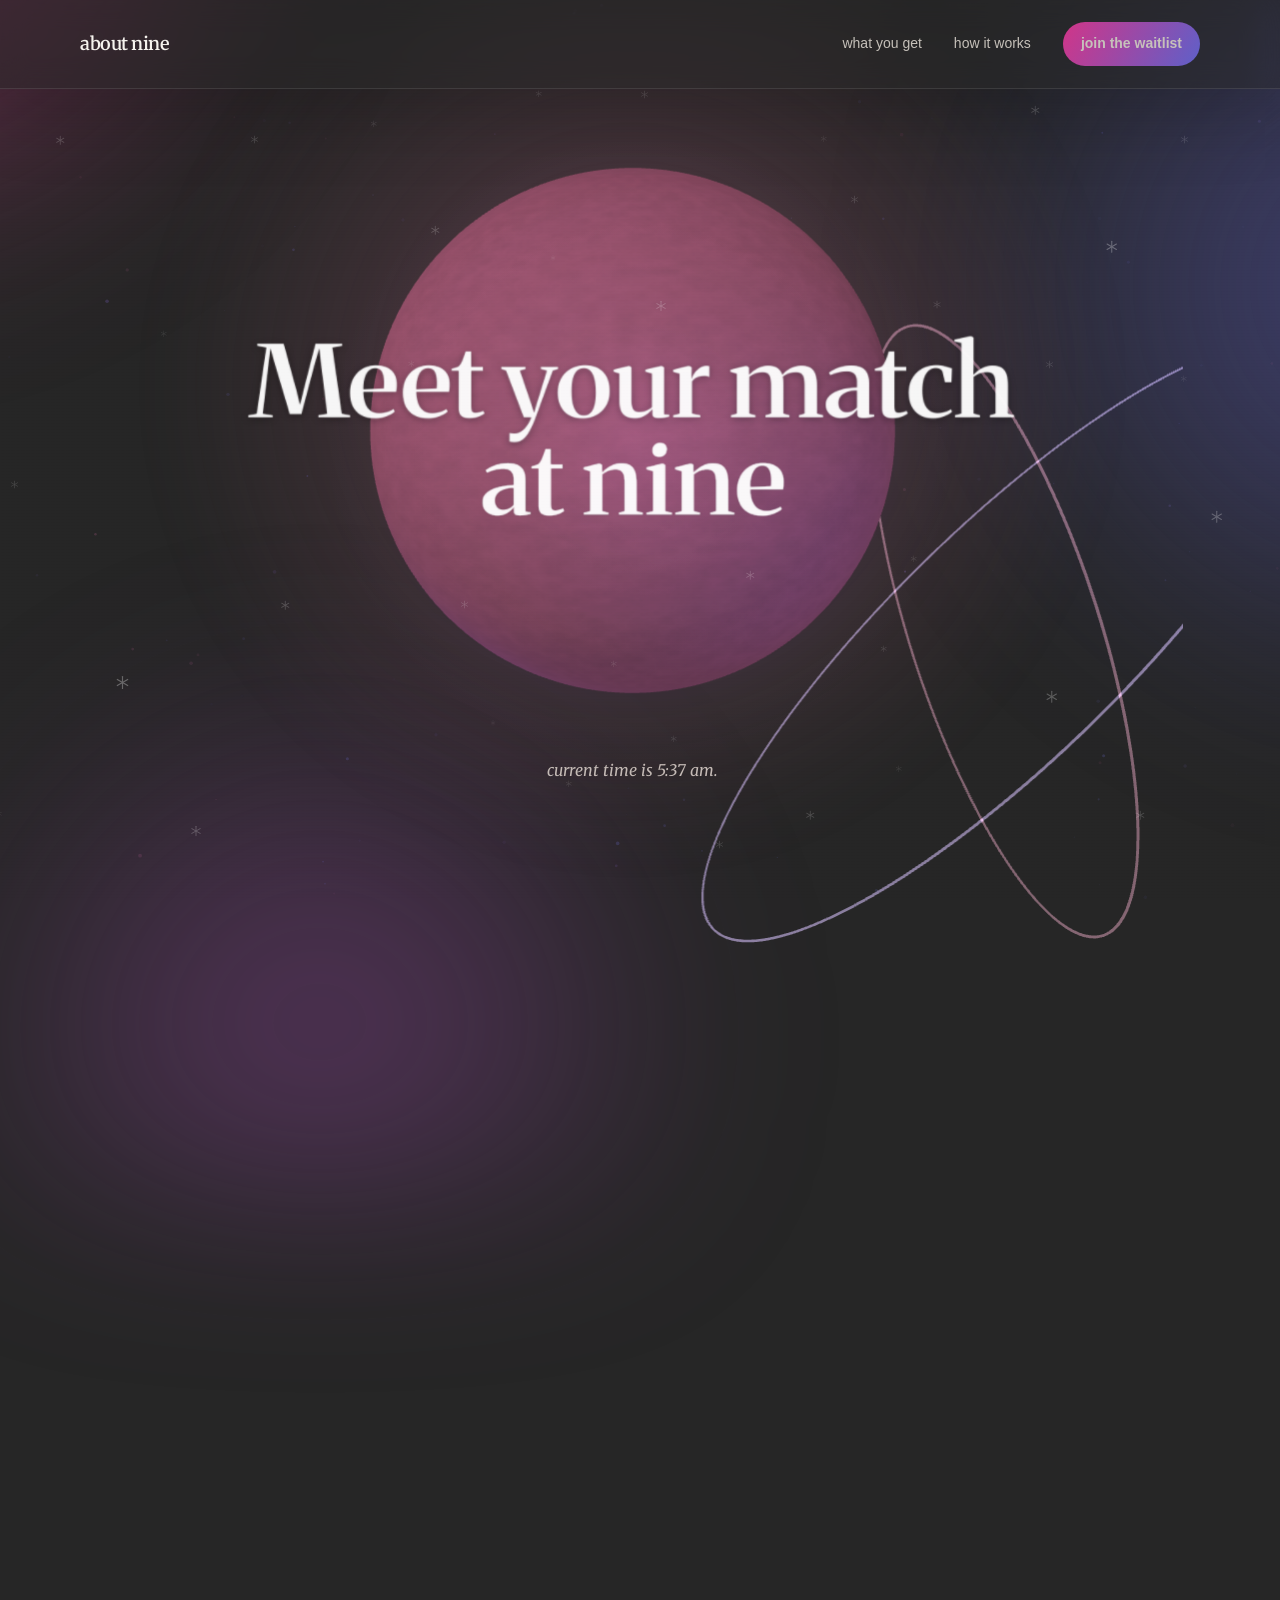
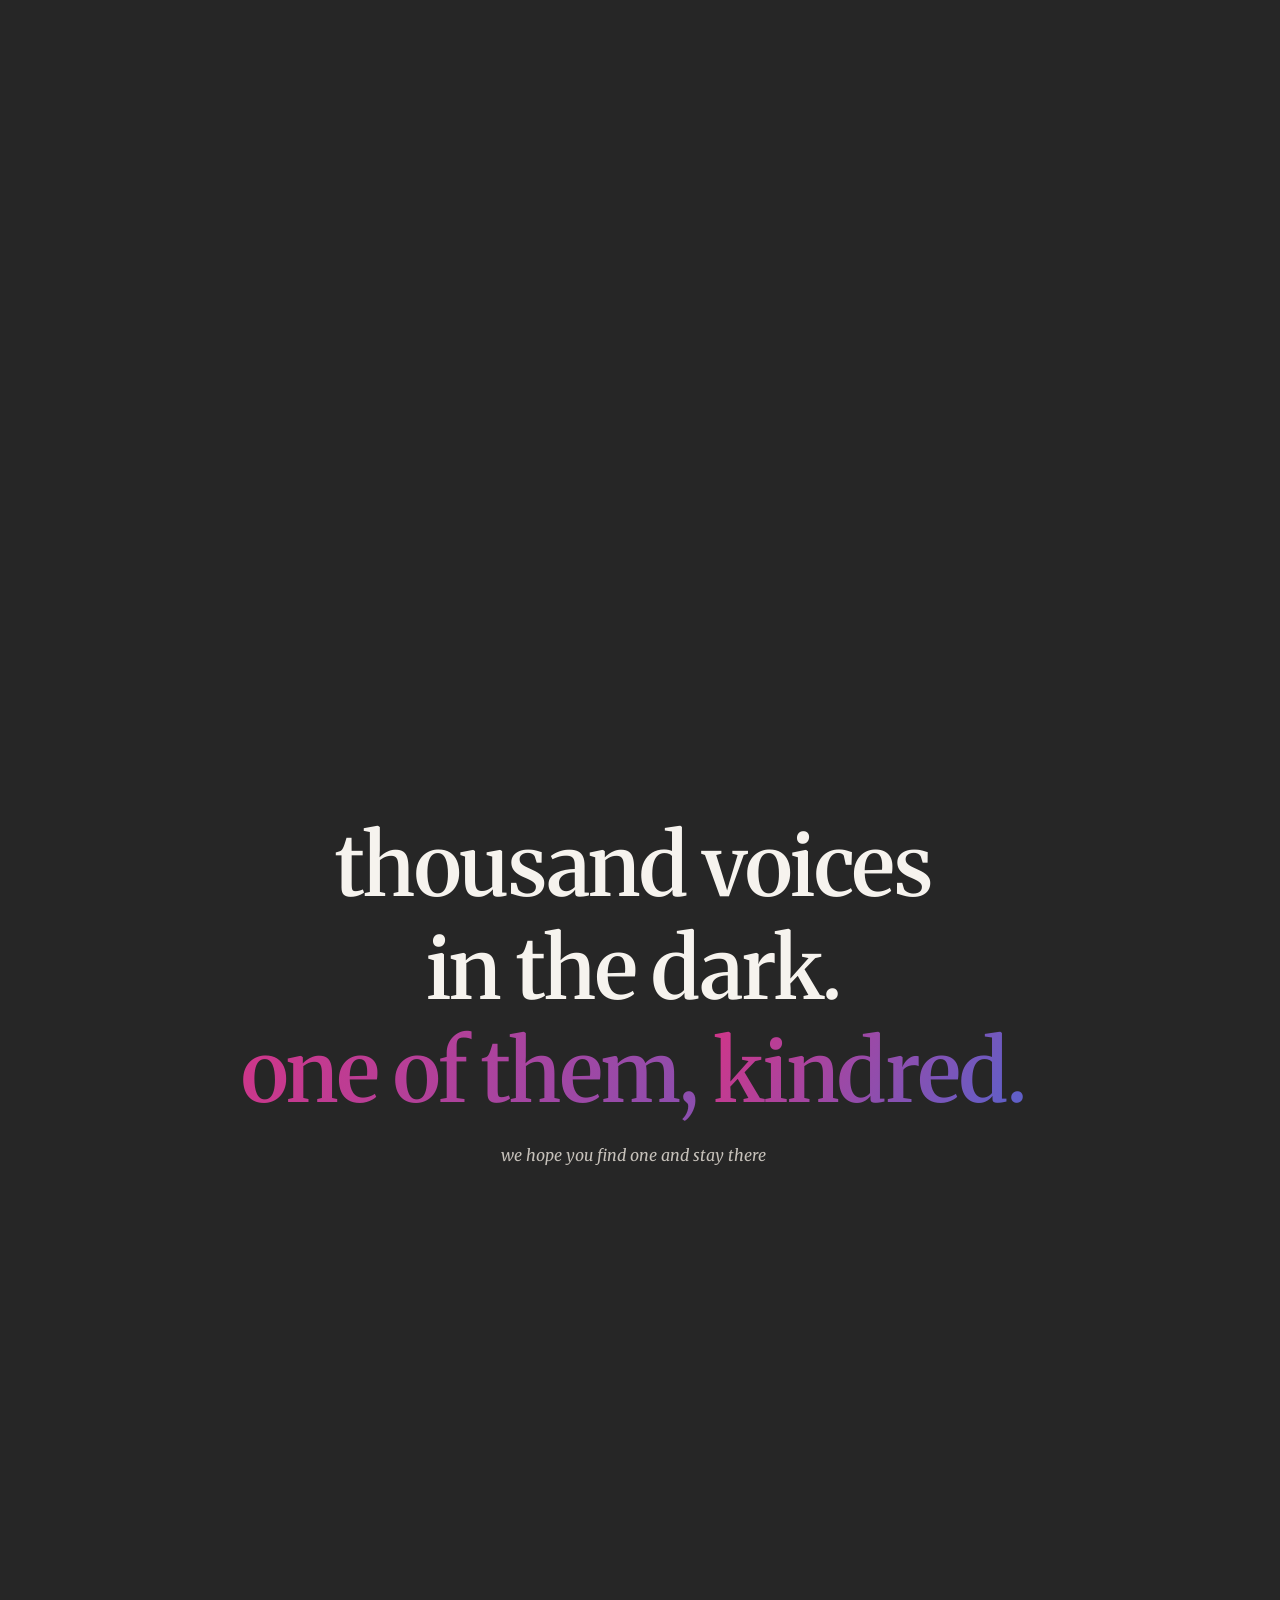
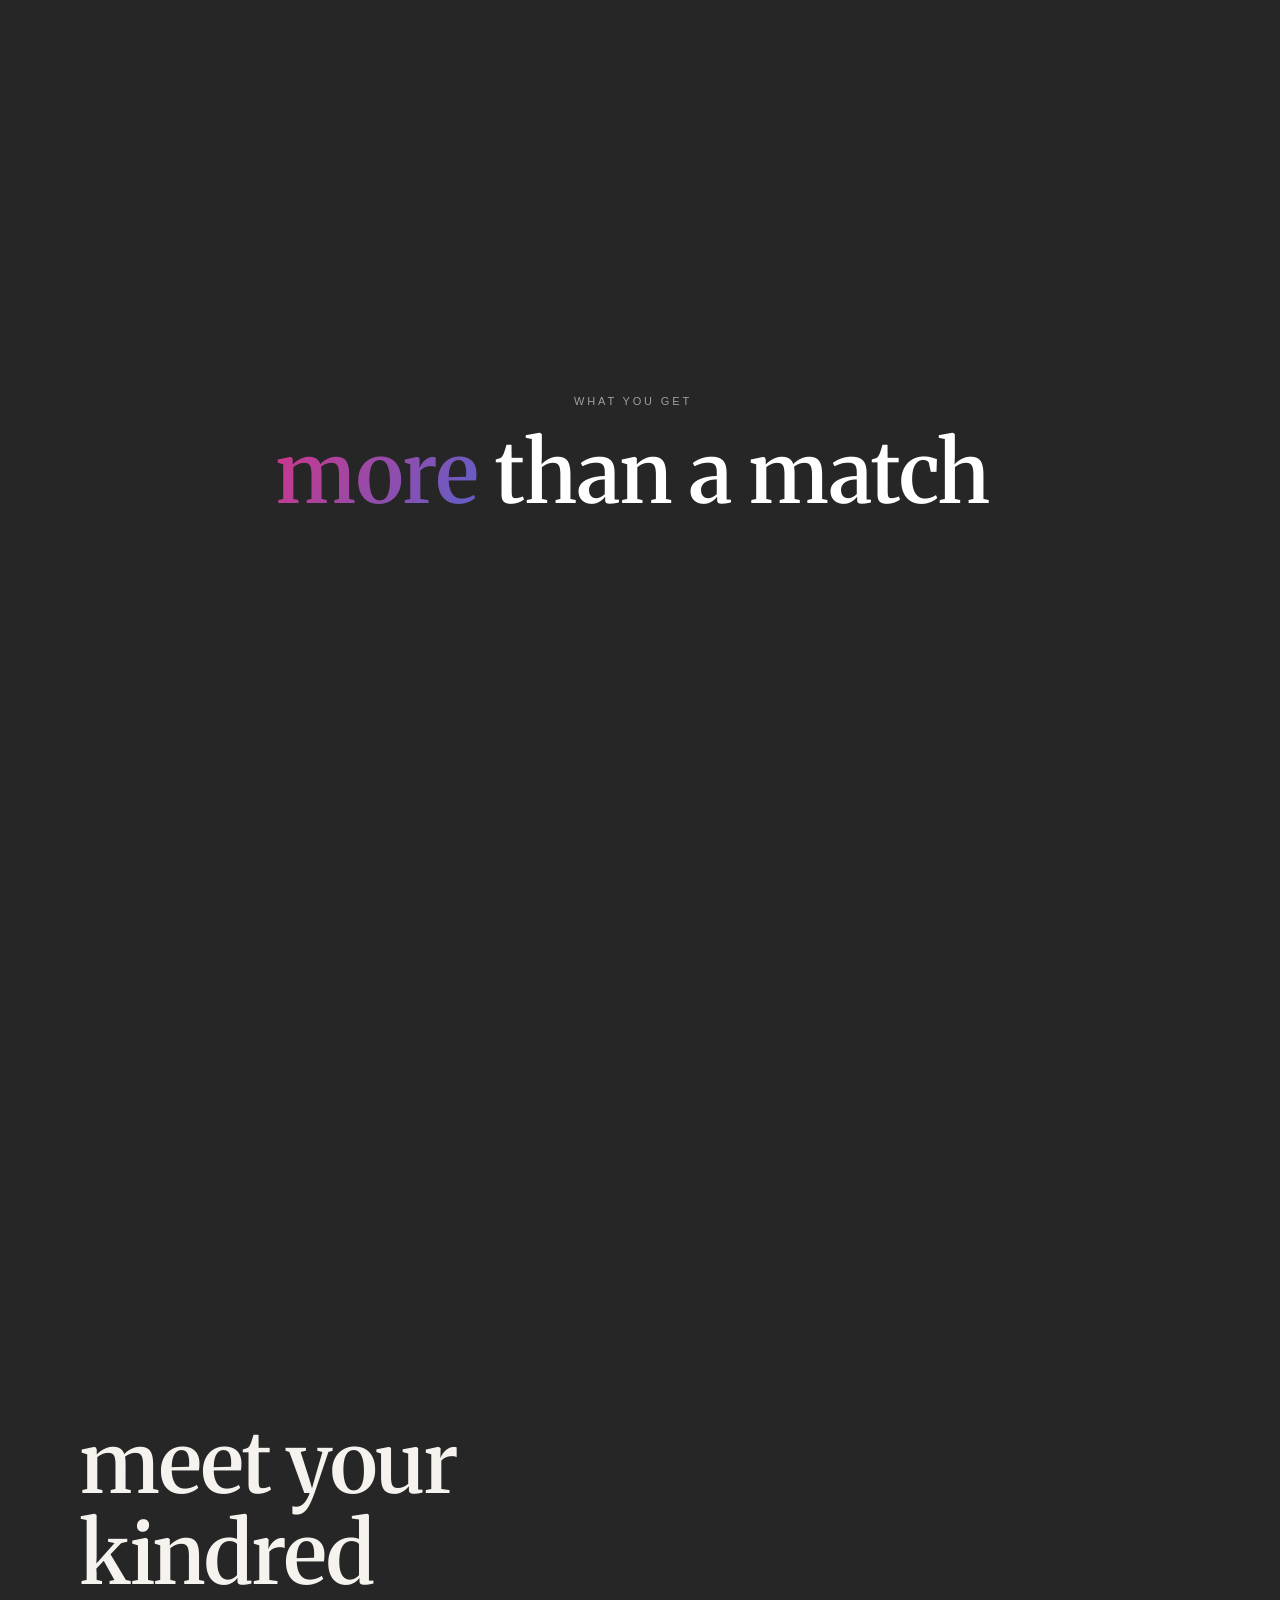
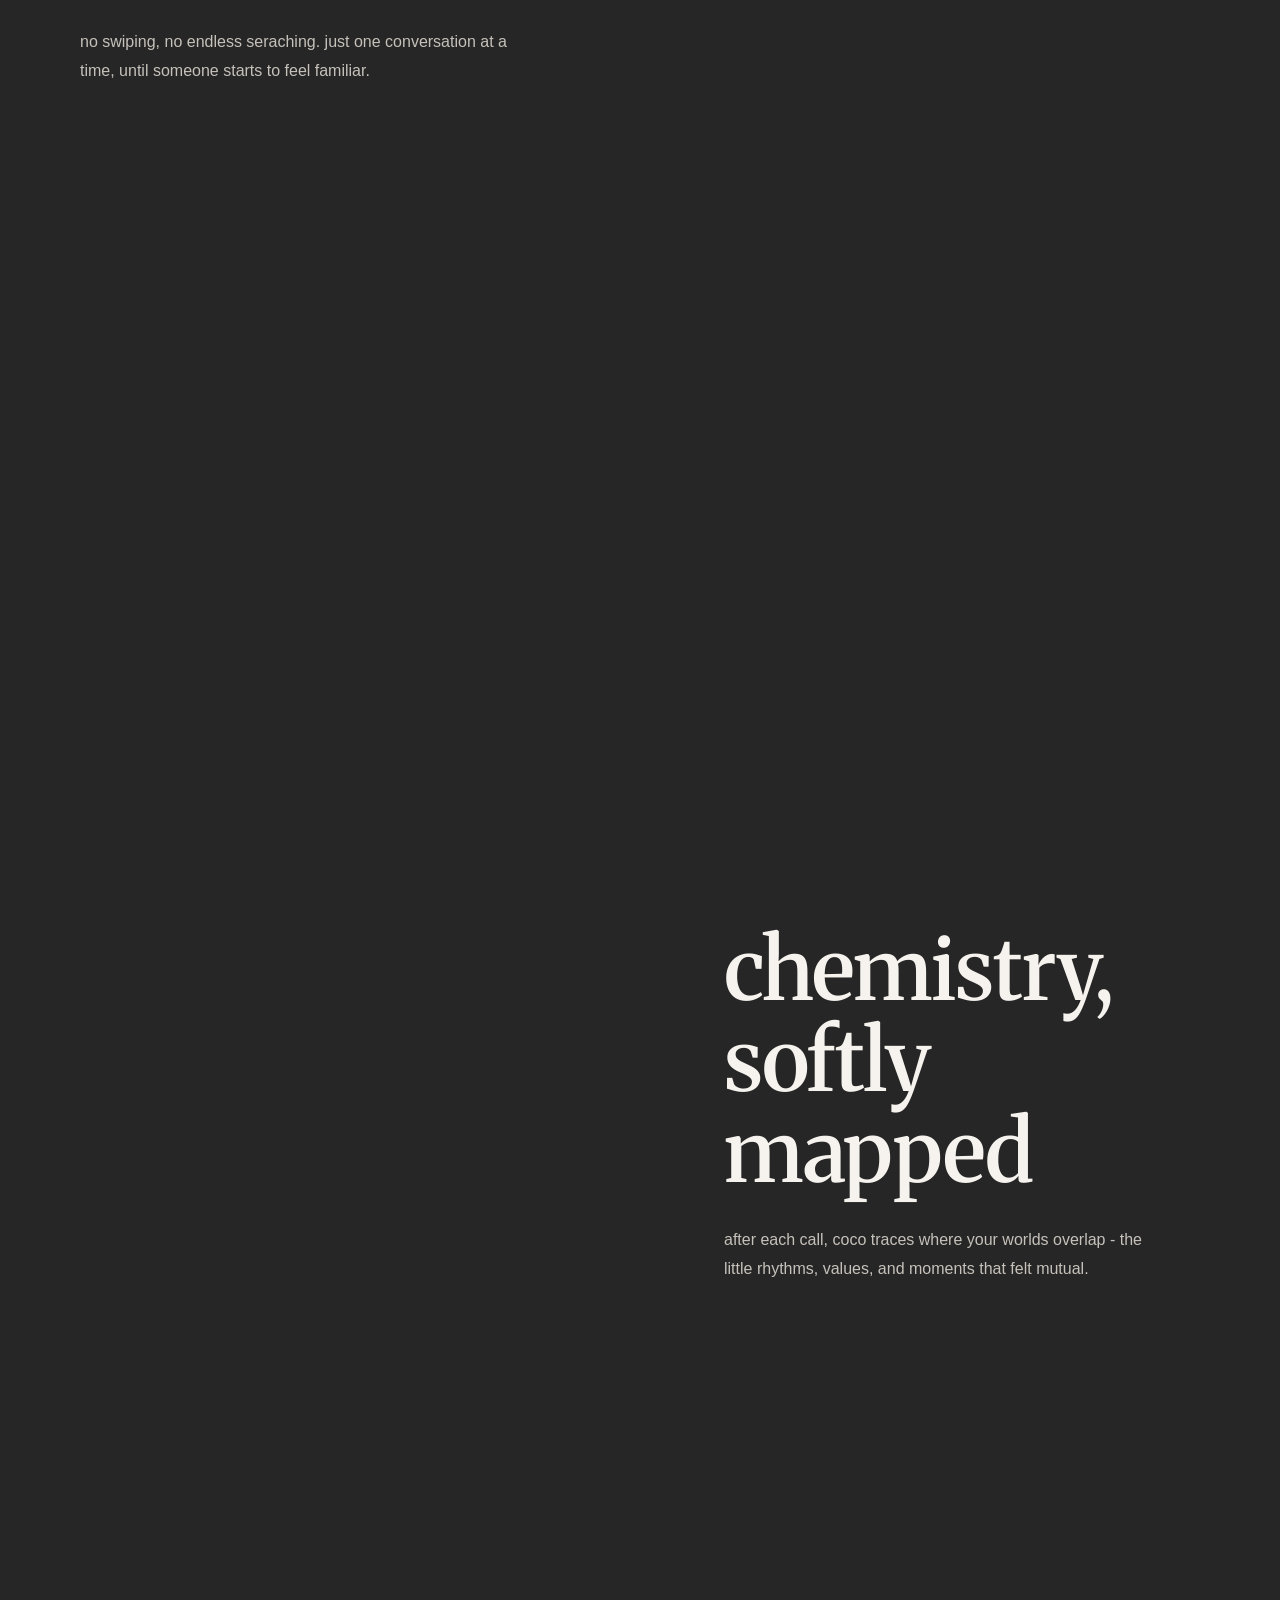
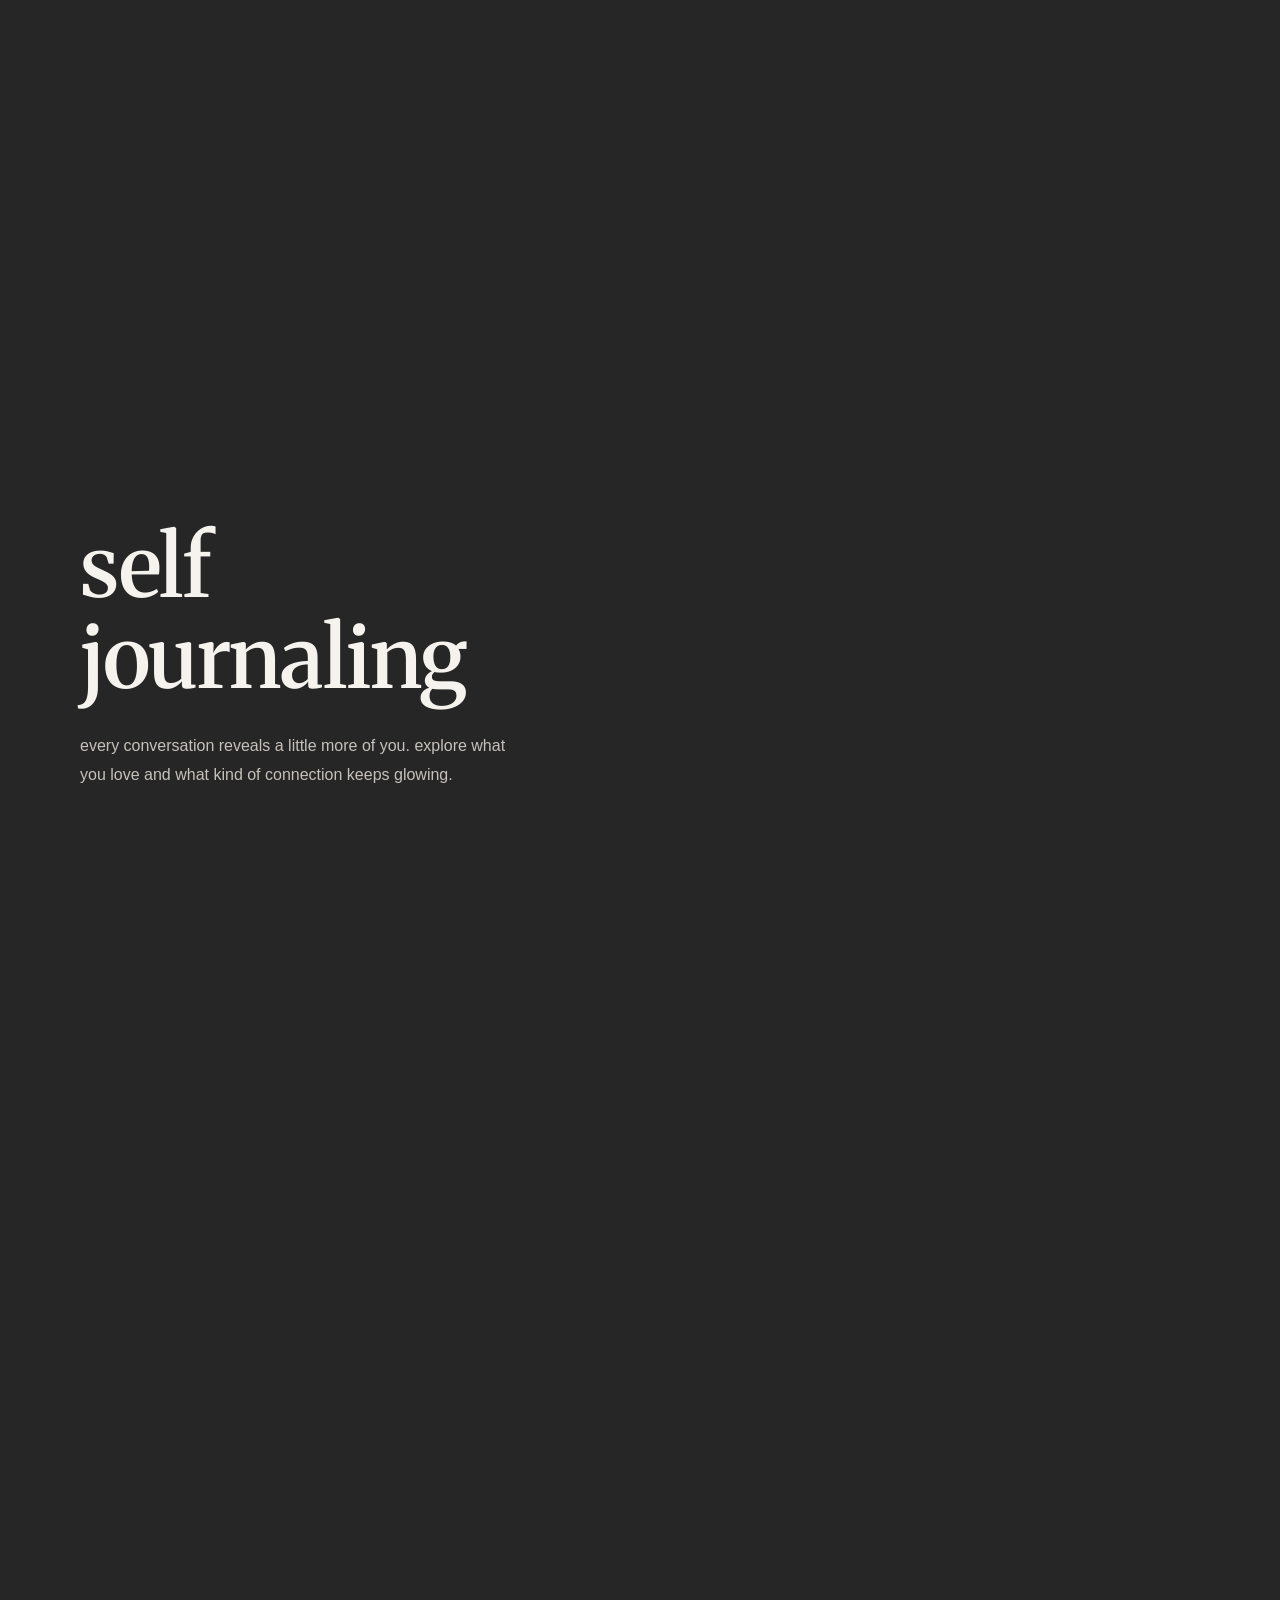
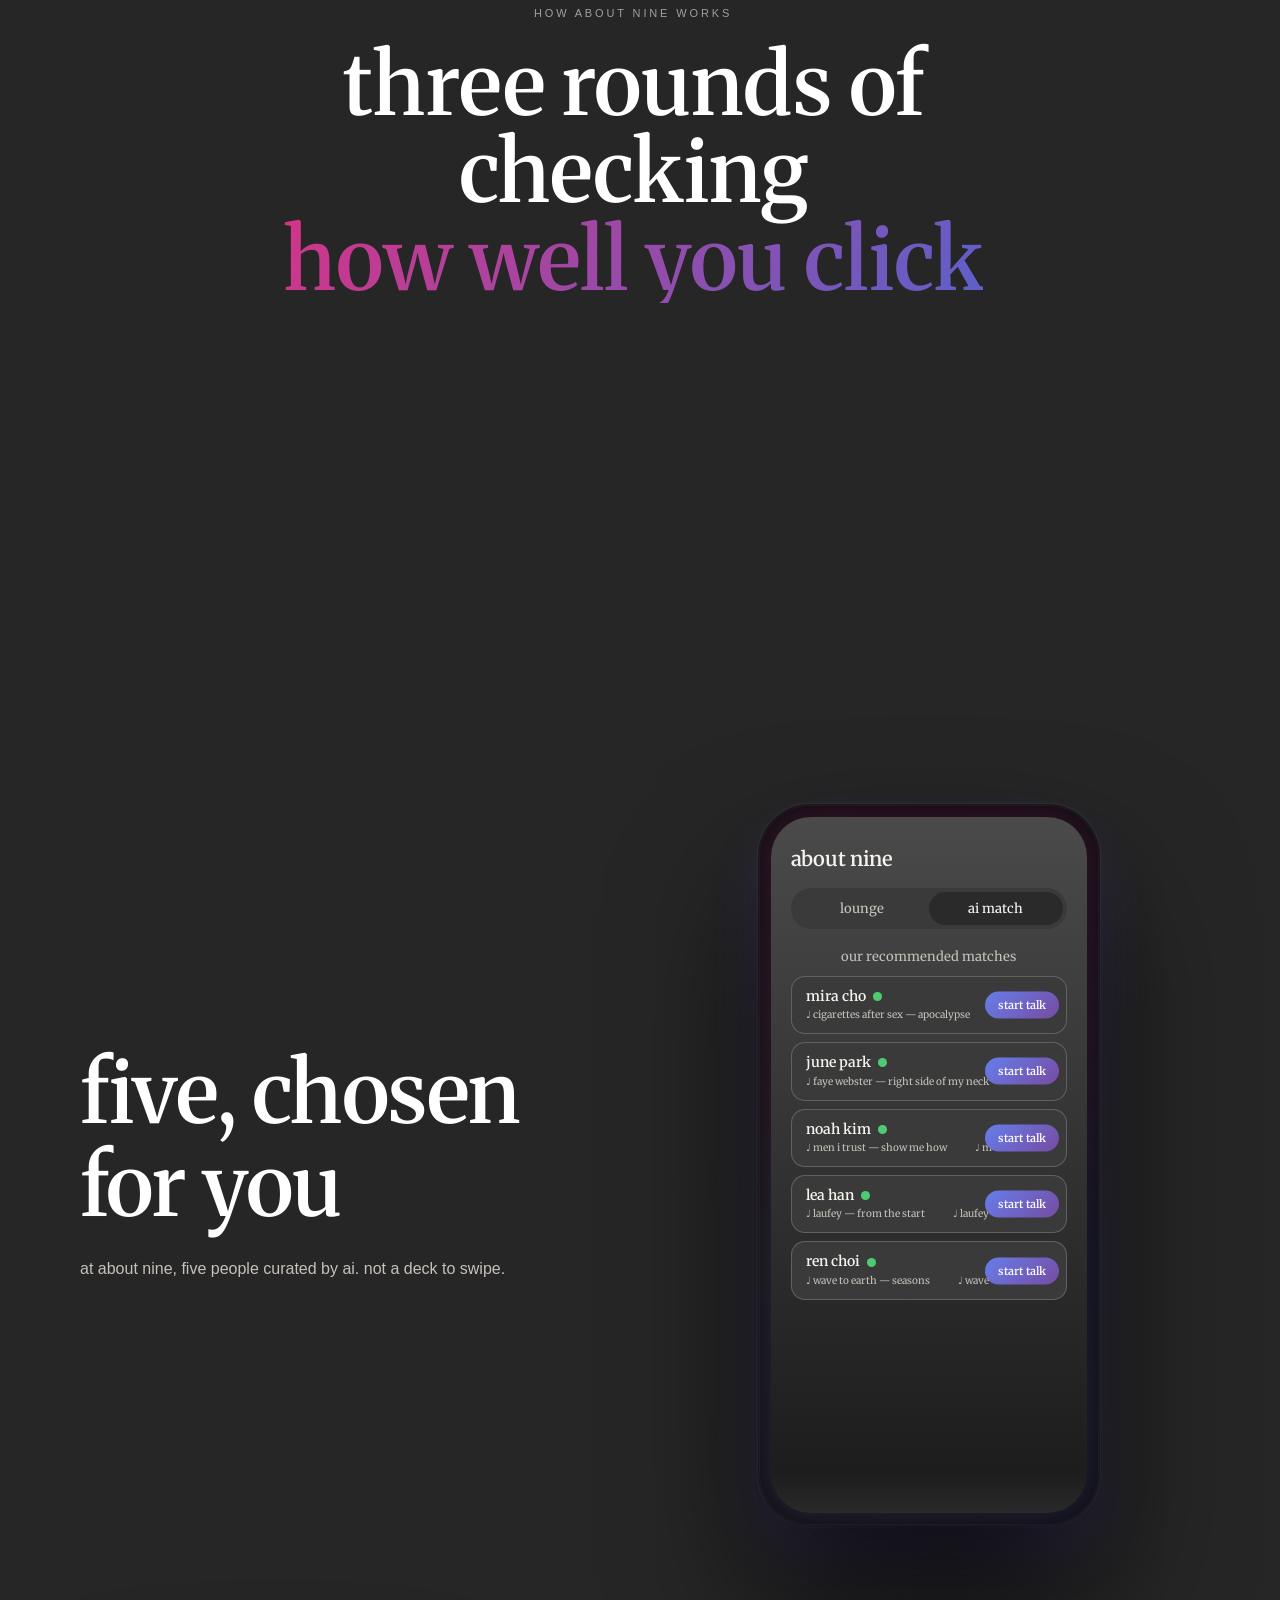
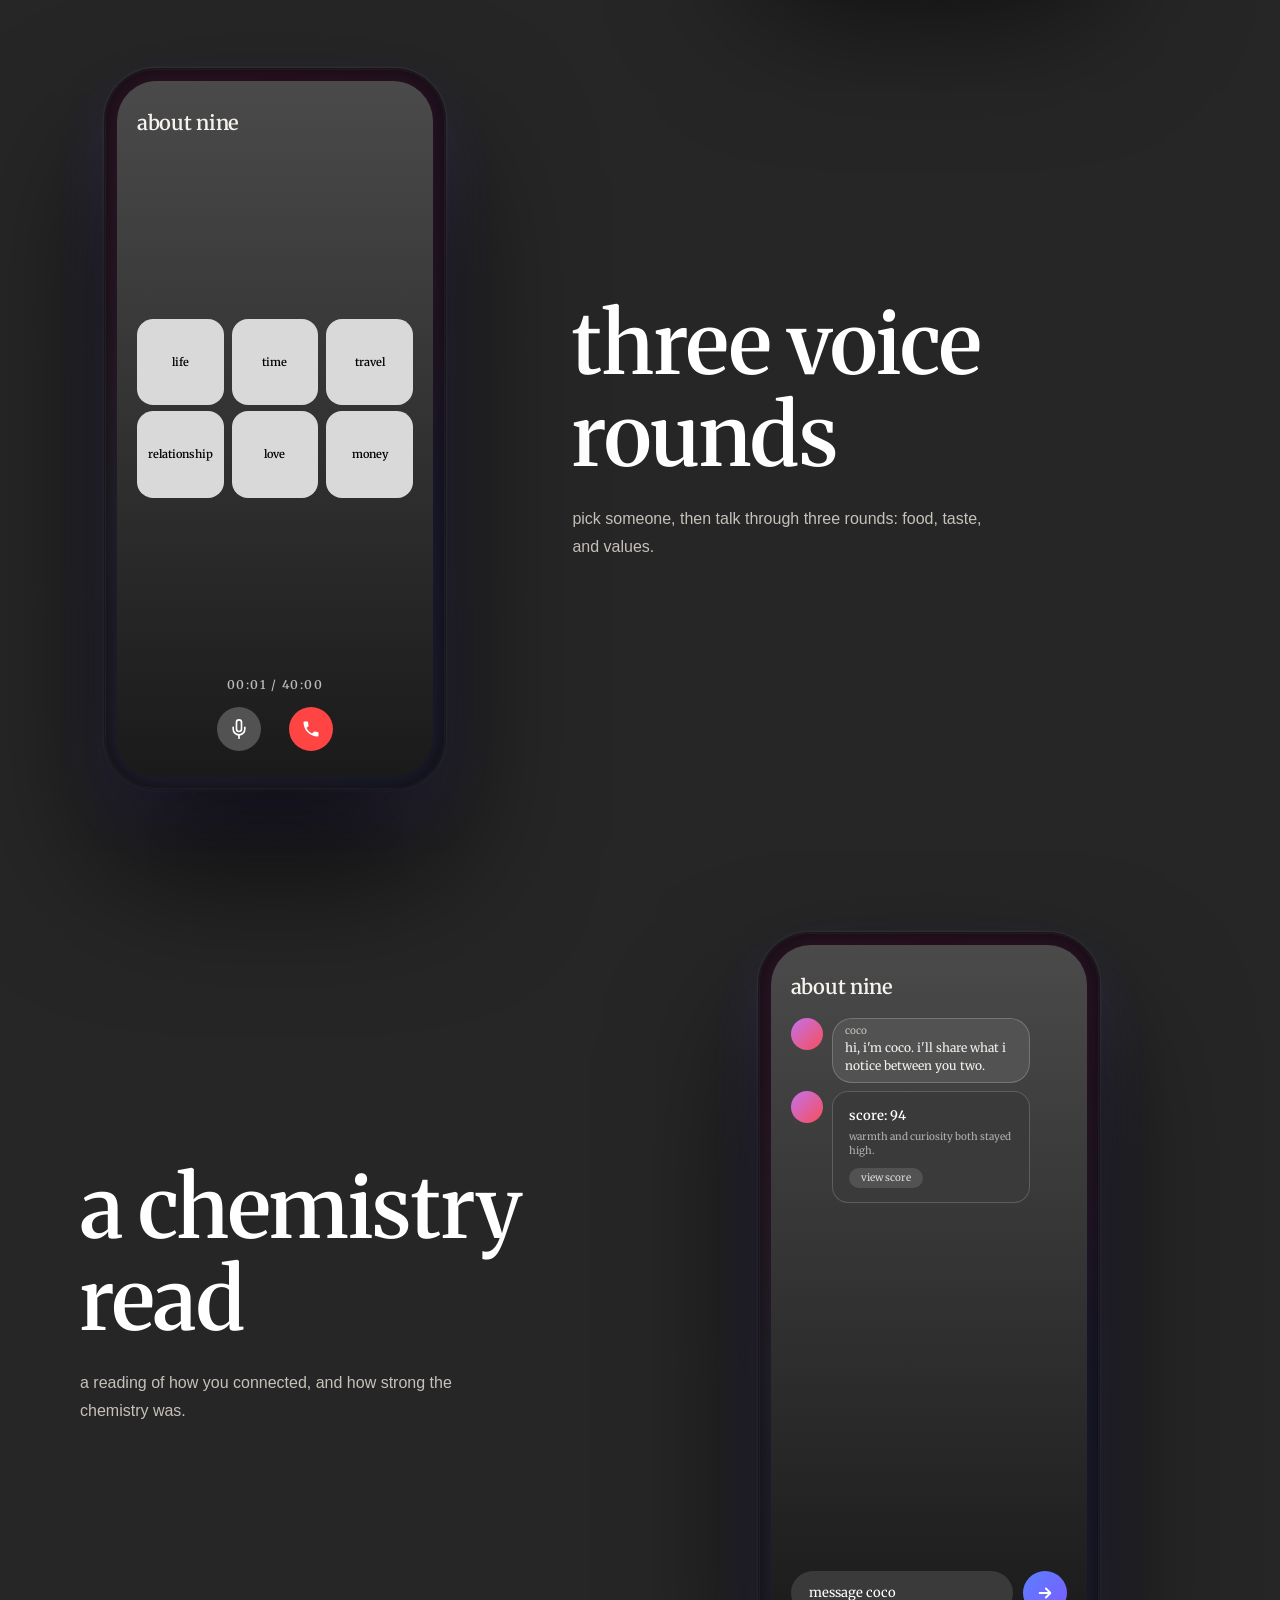
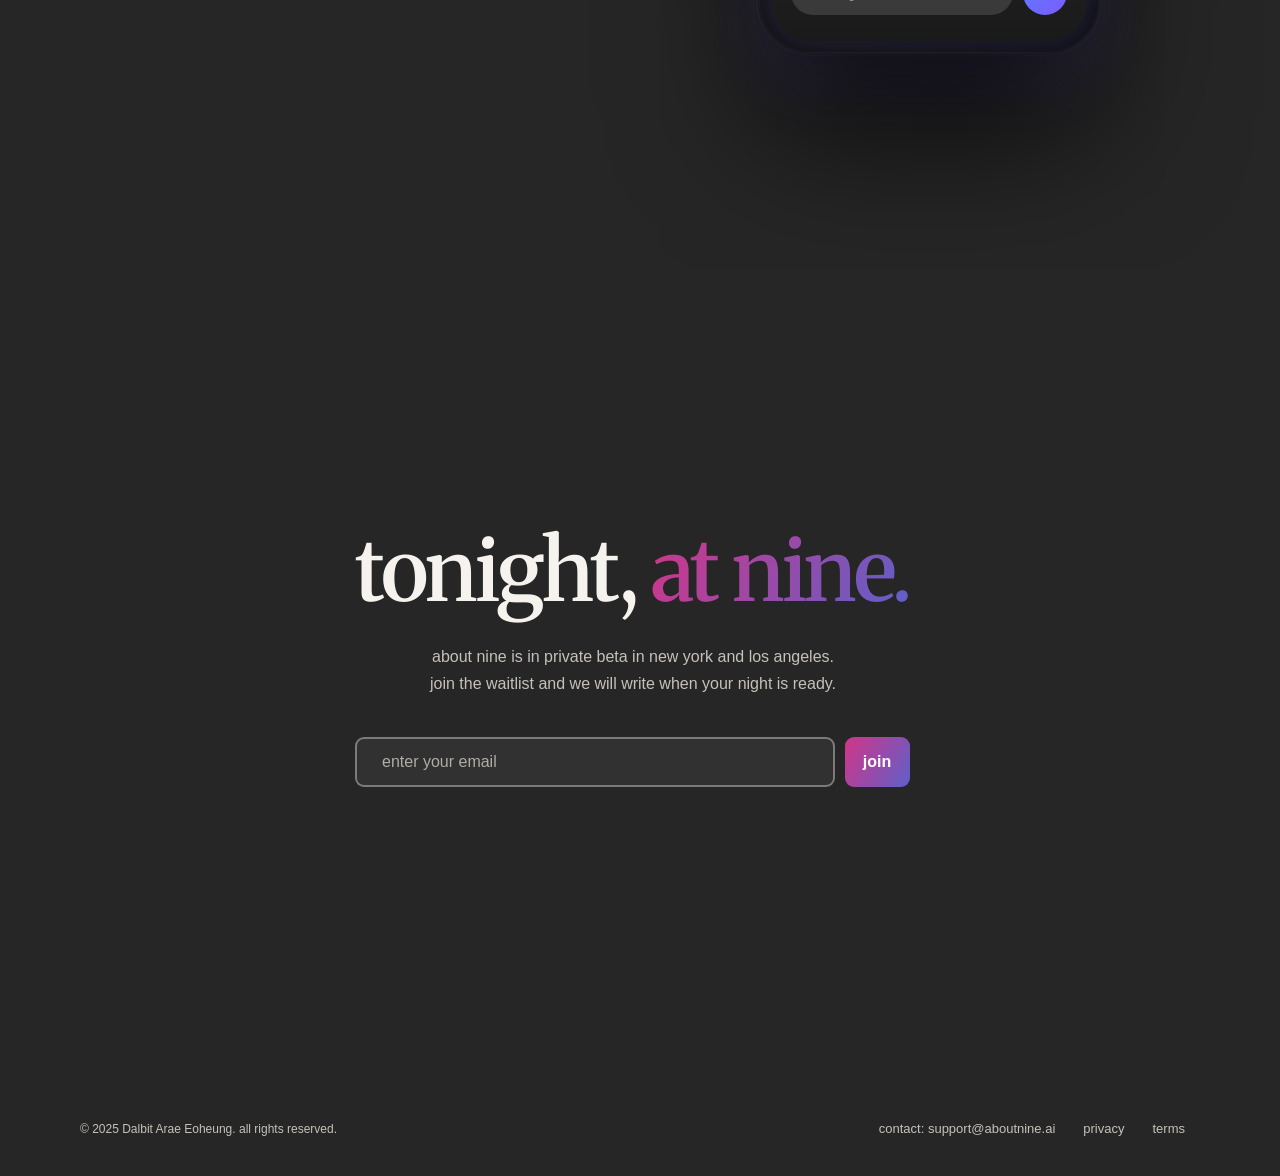
==== commit f577bef2: "sphere 수정" ====
--- a/index.html
+++ b/index.html
@@ -84,23 +84,30 @@
 
   /* ─── HERO ─── */
   .hero {
-    padding: clamp(88px, 11vh, 118px) 0 clamp(44px, 6vh, 72px);
+    padding: 0;
     position: relative;
     background: transparent;
   }
   .hero::after {
     display: none;
   }
-  .hero .grid {
-    display: grid; grid-template-columns: 1.05fr 0.95fr;
-    gap: 60px; align-items: center;
-  }
-  .hero h1 {
-    font-family: var(--font-brand); font-size: 96px; font-weight: 600;
-    letter-spacing: -2.5px; line-height: 1.02; color: #fff;
-  }
-  .hero h1 .accent { color: rgba(255,255,255,0.55); white-space: nowrap; }
-  .hero h1 .nobreak { white-space: nowrap; display: inline-block; }
+  /* hero-sphere-label: kept in DOM for accessibility; visual text is rendered in WebGL */
+  .hero-sphere-label {
+    position: absolute;
+    inset: 0;
+    pointer-events: none;
+    z-index: 0;
+  }
+  /* hero-info-row: sub-text + button row below sphere */
+  .hero-info-row {
+    display: flex;
+    flex-direction: column;
+    align-items: center;
+    gap: 8px;
+    text-align: center;
+    width: 100%;
+    margin-top: 0;
+  }
   .cta-row { display: flex; gap: 14px; align-items: center; flex-wrap: wrap; margin-top: 28px; }
   .btn {
     display: inline-flex; align-items: center; gap: 10px;
@@ -977,12 +984,10 @@
     footer .footer-row { padding: 0 32px; flex-direction: column; align-items: flex-start; gap: 12px; }
     footer .footer-meta { flex-wrap: wrap; gap: 16px; }
     section { padding: 80px 0; }
-    .hero { padding: 66px 0 0; }
-    .hero .grid { grid-template-columns: 1fr; gap: 20px; text-align: center; }
-    .hero h1 { font-size: 56px; letter-spacing: -1.5px; }
+    .hero { padding: 0; }
     .cta-row { justify-content: center; }
-    .phone-wrap { transform: none; max-width: 240px; margin: 0 auto; }
-    .hero .phone { width: 100%; min-height: 0; max-height: 45vh; overflow: hidden; }
+    .phone-wrap { transform: none; max-width: min(60vw, 240px); margin: 0 auto; }
+    .hero .phone { width: 100%; min-height: 0; overflow: hidden; }
     .phone { width: 100%; height: auto; min-height: 580px; }
     .dark-room { padding: 120px 0; }
     .dark-room .quote { font-size: 38px; letter-spacing: -0.6px; }
@@ -1470,7 +1475,7 @@
   .hero-h1-wrap { position: relative; }
   .hero-h1-night {
     position: absolute; top: 0; left: 0; width: 100%;
-    opacity: 0; transform: translateY(20px); pointer-events: none;
+    opacity: 0; transform: none; pointer-events: none;
   }
   .hero-night-accent {
     font-style: normal;
@@ -1480,7 +1485,7 @@
   }
 
   /* sub-text wrapper: same layout trick */
-  .hero-cta-col { flex-direction: column; align-items: flex-start; gap: 40px; }
+  .hero-cta-col { flex-direction: column; align-items: center; gap: 16px; }
   .hero-sub-wrap { position: relative; }
   /* identical font for both states */
   .hero-sub-text {
@@ -1488,6 +1493,7 @@
     font-size: 16px; font-style: italic;
     line-height: 1.7; color: rgba(255,255,255,0.55);
     margin: 0;
+    text-align: center;
   }
   .hero-sub-night {
     position: absolute; top: 0; left: 0; width: 100%;
@@ -1509,9 +1515,8 @@
     transition: opacity 0.3s ease;
   }
   .hero.is-night-active .hero-h1-night {
-    opacity: 1; transform: translateY(0); pointer-events: auto;
-    transition: opacity 0.9s cubic-bezier(0.16,1,0.3,1),
-                transform 0.9s cubic-bezier(0.16,1,0.3,1);
+    opacity: 1; transform: none; pointer-events: auto;
+    transition: opacity 0.9s cubic-bezier(0.16,1,0.3,1);
   }
   .hero.is-night-active .hero-sub-day {
     opacity: 0; pointer-events: none;
@@ -1603,40 +1608,37 @@
 <!-- ─── HERO ─── -->
 <section class="hero" id="top">
   <div class="container">
-    <div class="grid">
-      <div>
-        <!-- h1 wrapper: both states overlap — day in flow, night absolute on top -->
+    <!-- Sphere centered; text overlay rolls with it in 3D -->
+    <div class="phone-wrap">
+      <!-- Text overlay: rotates in 3D to follow sphere roll -->
+      <div class="hero-sphere-label">
         <div class="hero-h1-wrap">
-          <h1 class="reveal hero-h1-day"><span class="nobreak">Meet your match</span> <span class="nobreak">at nine</span></h1>
-          <h1 class="hero-h1-night" aria-hidden="true"><span class="nobreak">Meet your match</span> <em class="hero-night-accent nobreak">at nine</em></h1>
+          <h1 class="hero-h1-day"><span class="nobreak">Meet your match</span><br><span class="nobreak">at nine</span></h1>
+          <h1 class="hero-h1-night" aria-hidden="true"><span class="nobreak">Meet your match</span><br><em class="hero-night-accent nobreak">at nine</em></h1>
         </div>
-        <!-- sub-text + button: same font class, night text absolute over day -->
-        <div class="cta-row hero-cta-col reveal d1">
-          <div class="hero-sub-wrap">
-            <p class="hero-sub-text hero-sub-day">current time is <span data-hero-time-value="">--:-- am</span>.</p>
-            <p class="hero-sub-text hero-sub-night" aria-hidden="true">kindred souls matched by voice</p>
-          </div>
-          <div class="hero-btn-wrap" id="heroBtnWrap" style="display:none">
-            <a href="#cta" class="btn btn-primary" id="heroWaitlistBtn">
-              join the waitlist
-              <svg width="16" height="16" viewBox="0 0 24 24" fill="none" stroke="currentColor" stroke-width="2.2" stroke-linecap="round" stroke-linejoin="round"><path d="M5 12h14M13 5l7 7-7 7"></path></svg>
-            </a>
+        <div class="hero-btn-wrap" id="heroBtnWrap" style="display:none">
+          <a href="#cta" class="btn btn-primary" id="heroWaitlistBtn">
+            join the waitlist
+            <svg width="16" height="16" viewBox="0 0 24 24" fill="none" stroke="currentColor" stroke-width="2.2" stroke-linecap="round" stroke-linejoin="round"><path d="M5 12h14M13 5l7 7-7 7"></path></svg>
+          </a>
+        </div>
+      </div>
+      <div class="phone">
+        <div class="bezel">
+          <div class="sphere-stage hero-time-stage">
+            <div class="hero-clock" data-hero-clock aria-label="current time">
+              <canvas class="hero-clock-canvas" data-hero-clock-canvas aria-hidden="true"></canvas>
+            </div>
           </div>
         </div>
+        <div class="glass"></div>
       </div>
-
-      <!-- time visual -->
-      <div class="phone-wrap">
-        <div class="phone">
-          <div class="bezel">
-            <div class="sphere-stage hero-time-stage">
-              <div class="hero-clock" data-hero-clock aria-label="current time">
-                <canvas class="hero-clock-canvas" data-hero-clock-canvas aria-hidden="true"></canvas>
-              </div>
-            </div>
-          </div>
-          <div class="glass"></div>
-        </div>
+    </div>
+    <!-- Sub-text and waitlist button below sphere -->
+    <div class="cta-row hero-cta-col hero-info-row reveal d1">
+      <div class="hero-sub-wrap">
+        <p class="hero-sub-text hero-sub-day">current time is <span data-hero-time-value="">--:-- am</span>.</p>
+        <p class="hero-sub-text hero-sub-night" aria-hidden="true">kindred souls matched by voice</p>
       </div>
     </div>
   </div>
--- a/interactive.css
+++ b/interactive.css
@@ -121,7 +121,7 @@
 .orbit-rings-clock {
   position: fixed;
   pointer-events: none;
-  z-index: 0;
+  z-index: 2;
   width: var(--ork-size, 200px);
   height: var(--ork-size, 200px);
   left: var(--ork-x, 82%);
@@ -307,7 +307,7 @@
   --hero-gap: clamp(30px, 4.6vw, 76px);
   --hero-phone-width: min(380px, 24vw, 38vh);
   --hero-score-scroll: min(1180px, 128svh);
-  --hero-clock-size: min(320px, 24vw, 38vh);
+  --hero-clock-size: min(60vmin, 680px);
   display: block;
   overflow: visible;
   min-height: calc(100svh + var(--hero-score-scroll));
@@ -340,7 +340,10 @@
   top: 0;
   z-index: 2;
   display: flex;
+  flex-direction: column;
   align-items: center;
+  justify-content: center;
+  gap: clamp(20px, 3.2vh, 40px);
   width: 100%;
   height: 100svh;
   max-width: 1280px;
@@ -352,23 +355,82 @@
   padding-bottom: clamp(44px, 6vh, 72px);
 }
 
-.hero .grid {
+.hero-sphere-label {
+  left: 50%;
+  top: 50%;
+  right: auto;
+  bottom: auto;
+  width: min(92vw, 980px);
+  transform: translate(-50%, -50%);
+  z-index: 3;
+  text-align: center;
+}
+
+.hero.is-night-active .hero-sphere-label,
+.hero.is-night-instant .hero-sphere-label {
+  pointer-events: auto;
+}
+
+.hero-sphere-label .hero-h1-wrap {
+  opacity: 0;
+  pointer-events: none;
+  transition: opacity 0.3s ease;
+}
+
+.hero.is-night-active .hero-sphere-label .hero-h1-wrap,
+.hero.is-night-instant .hero-sphere-label .hero-h1-wrap {
+  opacity: 1 !important;
+  pointer-events: auto;
+}
+
+.hero-sphere-label h1 {
+  margin: 0;
+  color: #fff;
+  font-family: var(--font-brand);
+  font-weight: 600;
+  line-height: 0.98;
+  letter-spacing: 0;
+  text-shadow: 0 5px 18px rgba(0,0,0,0.36);
+  text-transform: none;
+}
+
+.hero-sub-wrap {
+  width: min(100%, 360px);
+  text-align: center;
+}
+
+.hero-sub-text {
   width: 100%;
-  grid-template-columns: minmax(0, 1fr) var(--hero-phone-width);
-  gap: var(--hero-gap);
-}
-
-.hero .grid > * {
-  min-width: 0;
+}
+
+@media (min-width: 961px) {
+  .hero-sphere-label .hero-btn-wrap {
+    position: absolute;
+    top: 100%;
+    left: 50%;
+    margin-top: clamp(20px, 2.6vh, 30px);
+    transform: translate(-50%, 24px);
+    white-space: nowrap;
+  }
+
+  .hero-sphere-label .hero-btn-wrap.is-visible {
+    transform: translate(-50%, 0);
+  }
+
+  .hero.is-night-active .hero-sub-wrap,
+  .hero.is-night-instant .hero-sub-wrap {
+    min-height: 1.7em;
+  }
 }
 
 .hero .phone-wrap {
-  justify-self: end;
+  position: relative;
+  justify-self: center;
   width: var(--hero-phone-width);
   max-width: none;
   min-width: 0;
   margin-left: auto;
-  margin-right: 0;
+  margin-right: auto;
 }
 
 .hero .phone-wrap::before {
@@ -485,8 +547,9 @@
 
 .hero-clock {
   position: relative;
-  width: 100%;
-  height: 100%;
+  /* width/height 100% → var() 직접 참조: Safari grid+place-items:center에서 % 해석 버그 우회 */
+  width: var(--hero-clock-size);
+  height: var(--hero-clock-size);
   aspect-ratio: 1;
   flex: none;
   overflow: visible;
@@ -500,6 +563,8 @@
   width: 204%;
   height: 204%;
   display: block;
+  /* Safari: canvas에 독립 GPU 레이어 강제 */
+  transform: translateZ(0);
 }
 
 .hero .phone .number {
@@ -825,6 +890,7 @@
     --hero-pad-x: 32px;
     --hero-phone-width: min(100%, 320px);
     --hero-score-scroll: min(980px, 112svh);
+    --hero-clock-size: min(72vw, 280px);
     height: calc(100svh + var(--hero-score-scroll));
     min-height: calc(100svh + var(--hero-score-scroll));
     overflow: visible;
@@ -845,16 +911,6 @@
     height: 116svh;
   }
 
-  .hero .grid {
-    display: flex;
-    flex-direction: column;
-    gap: 38px;
-  }
-
-  .hero .grid > div:first-child {
-    display: contents;
-  }
-
   .topnav .nav-links {
     display: flex;
   }
@@ -870,12 +926,6 @@
 
   .topnav .nav-cta {
     white-space: nowrap;
-  }
-
-  .hero .cta-row {
-    order: 3;
-    display: flex;
-    justify-content: center;
   }
 
   .hero-cta-col {
@@ -905,19 +955,11 @@
   }
 
   .hero .phone-wrap {
-    order: 2;
     justify-self: center;
     margin-left: auto;
     margin-right: auto;
   }
 
-  .hero h1 {
-    order: 1;
-    font-size: 56px;
-    line-height: 1.06;
-    text-wrap: auto;
-  }
-
   .hero h1 .nobreak,
   .hero h1 .accent {
     white-space: nowrap;
@@ -946,8 +988,8 @@
   }
 
   .hero .phone .sphere-stage {
-    width: 206px;
-    height: 206px;
+    width: var(--hero-clock-size);
+    height: var(--hero-clock-size);
   }
 
   .hero .phone .number {
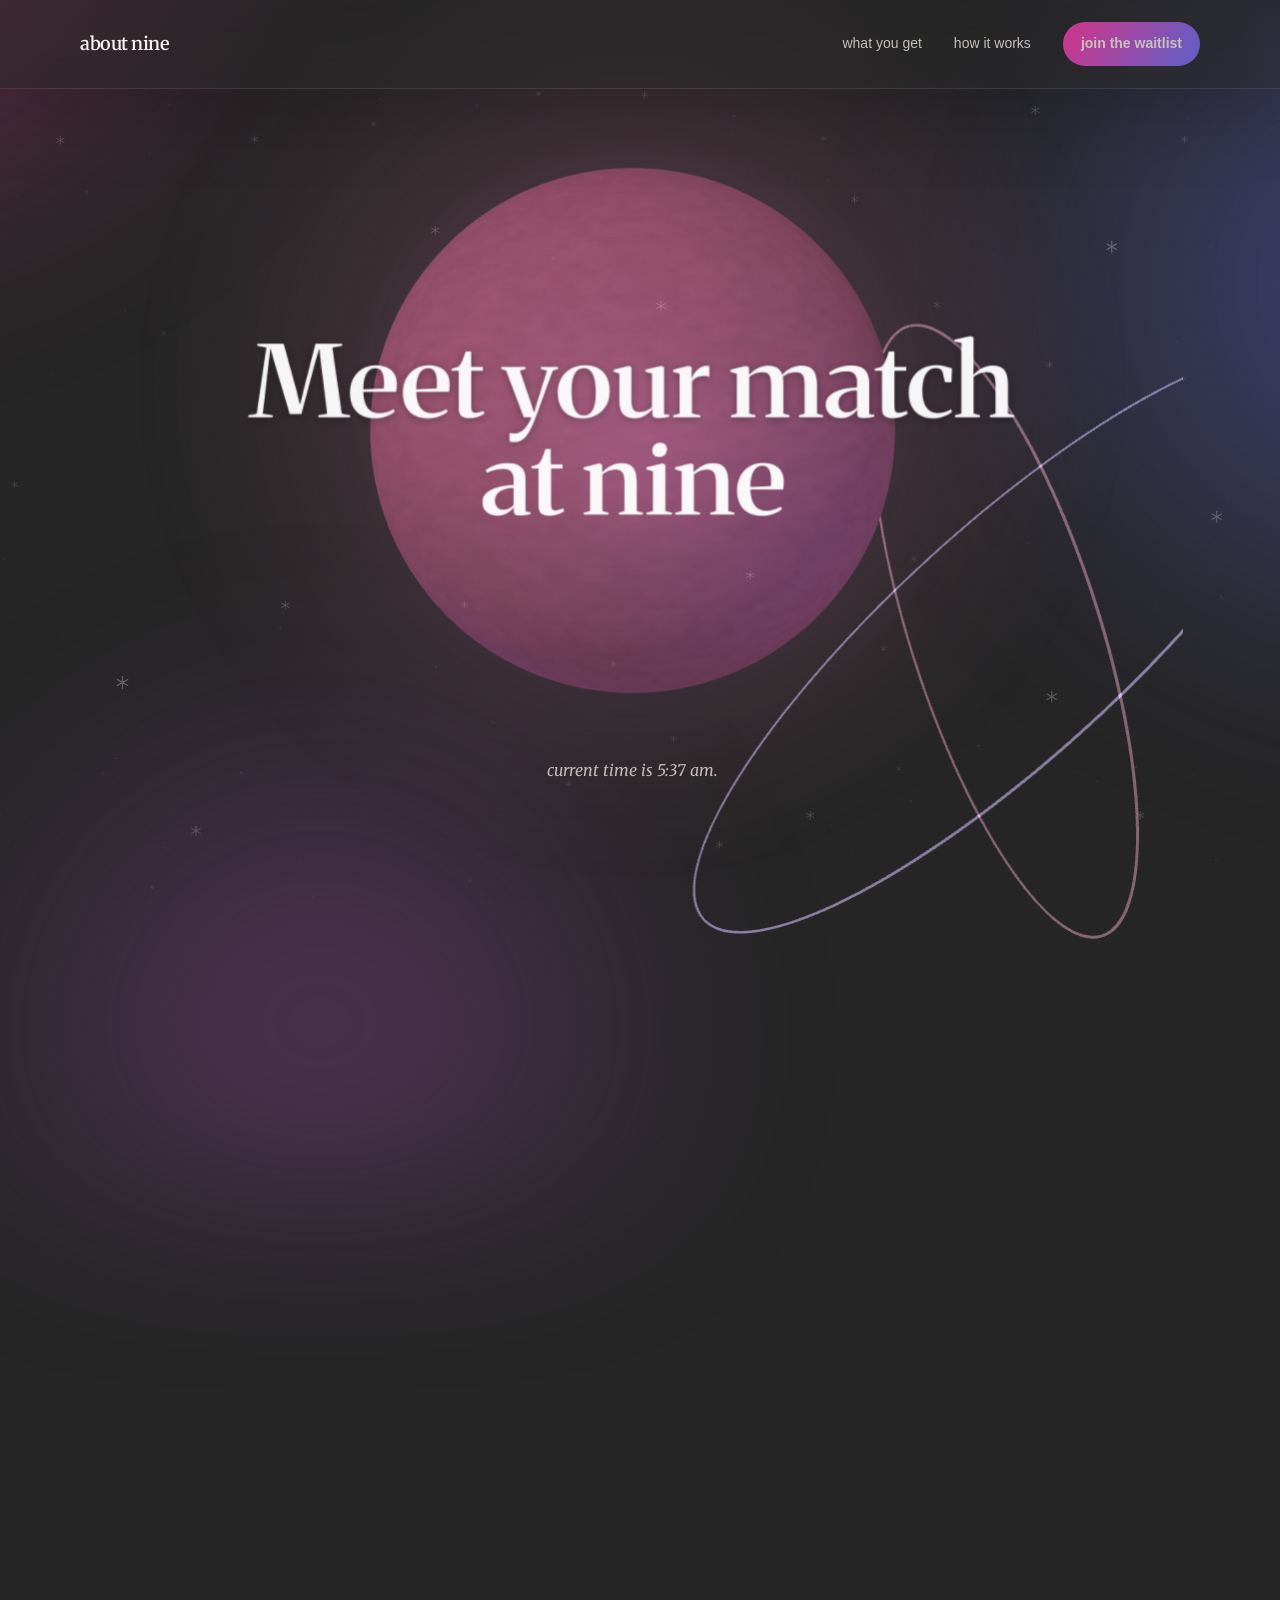
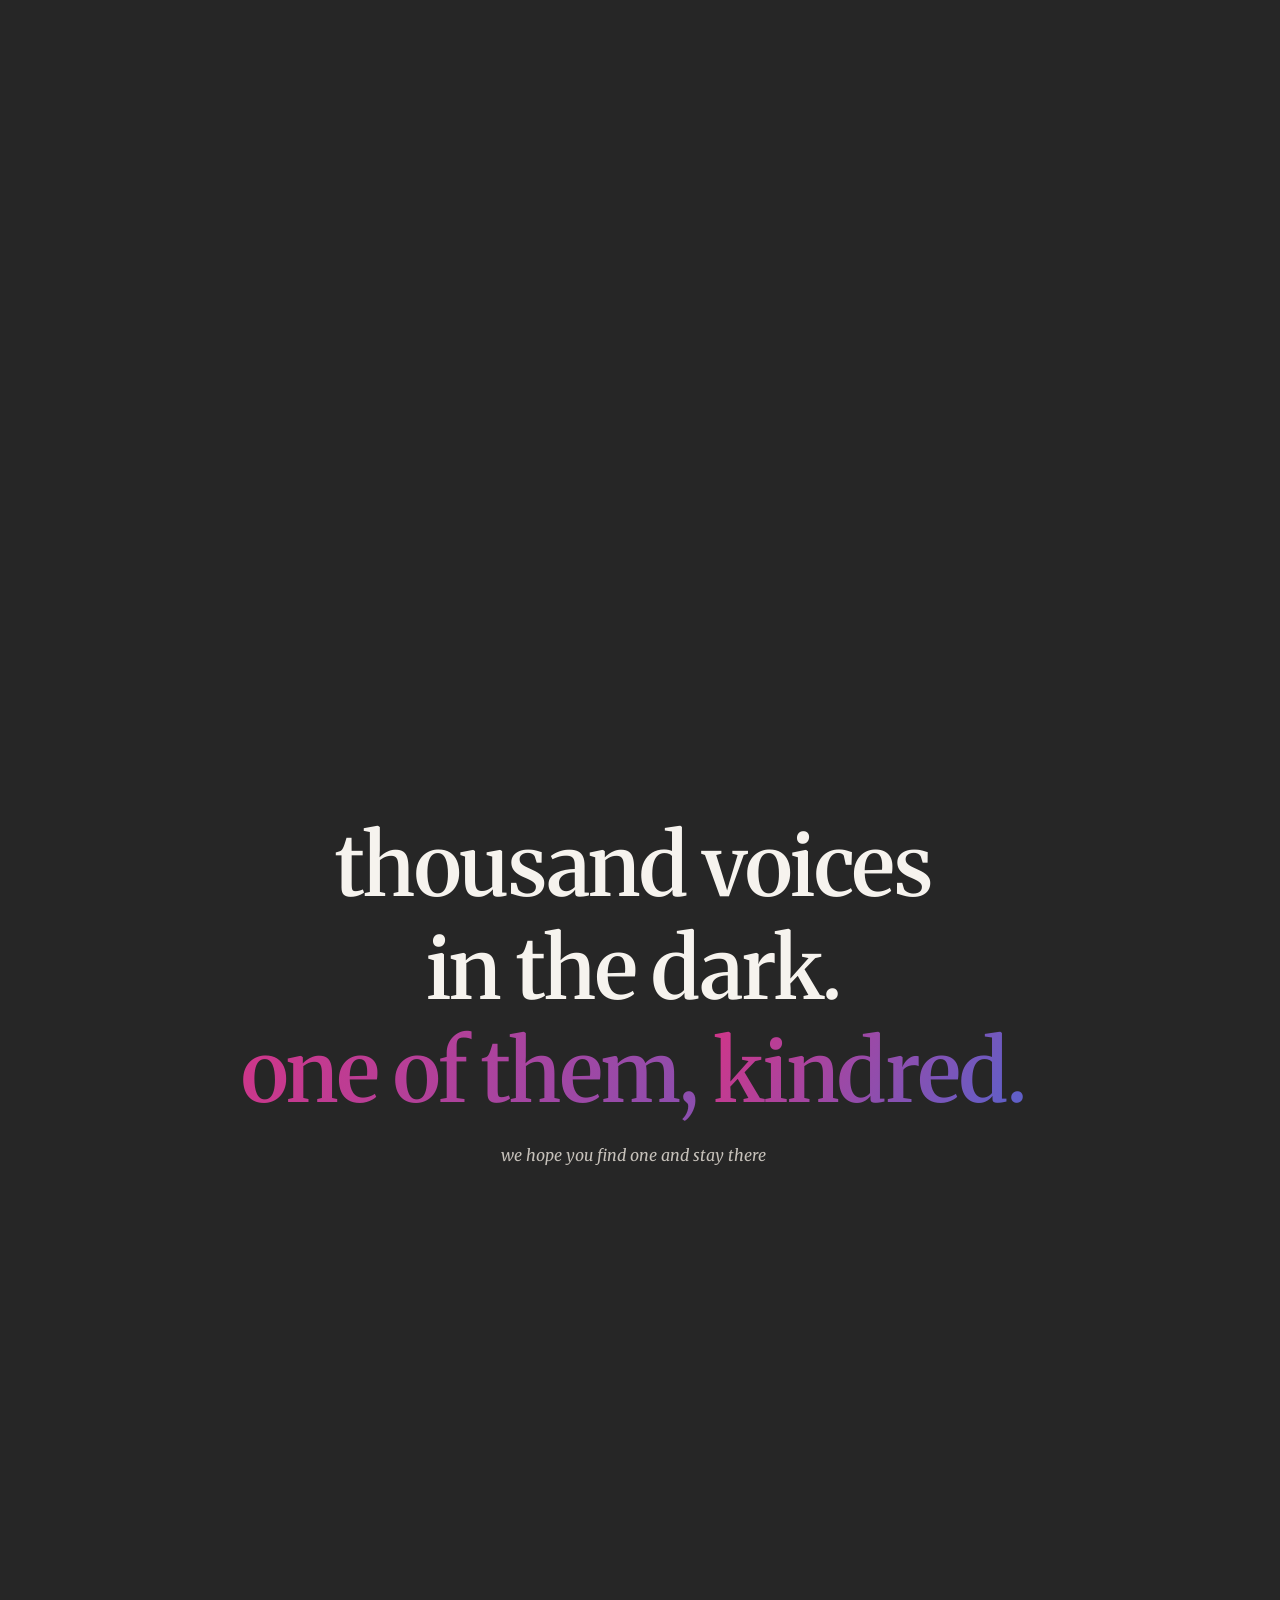
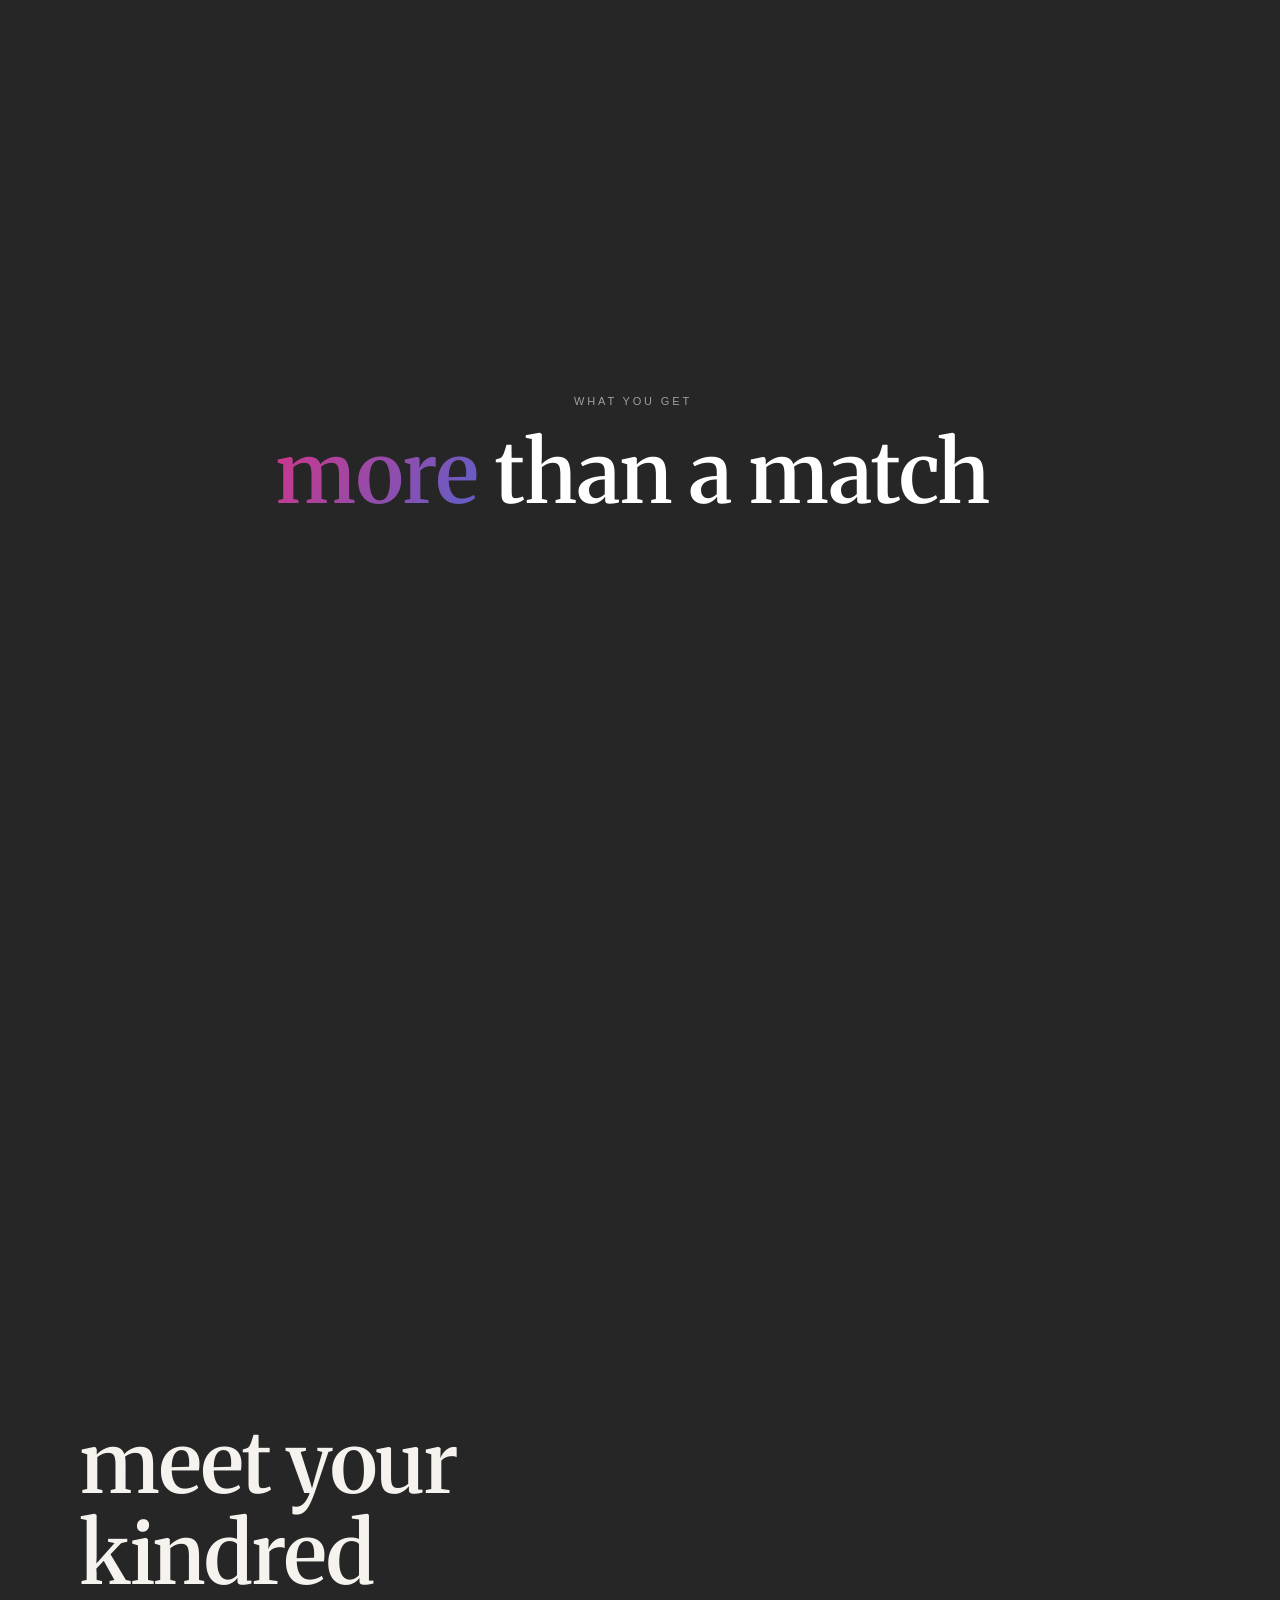
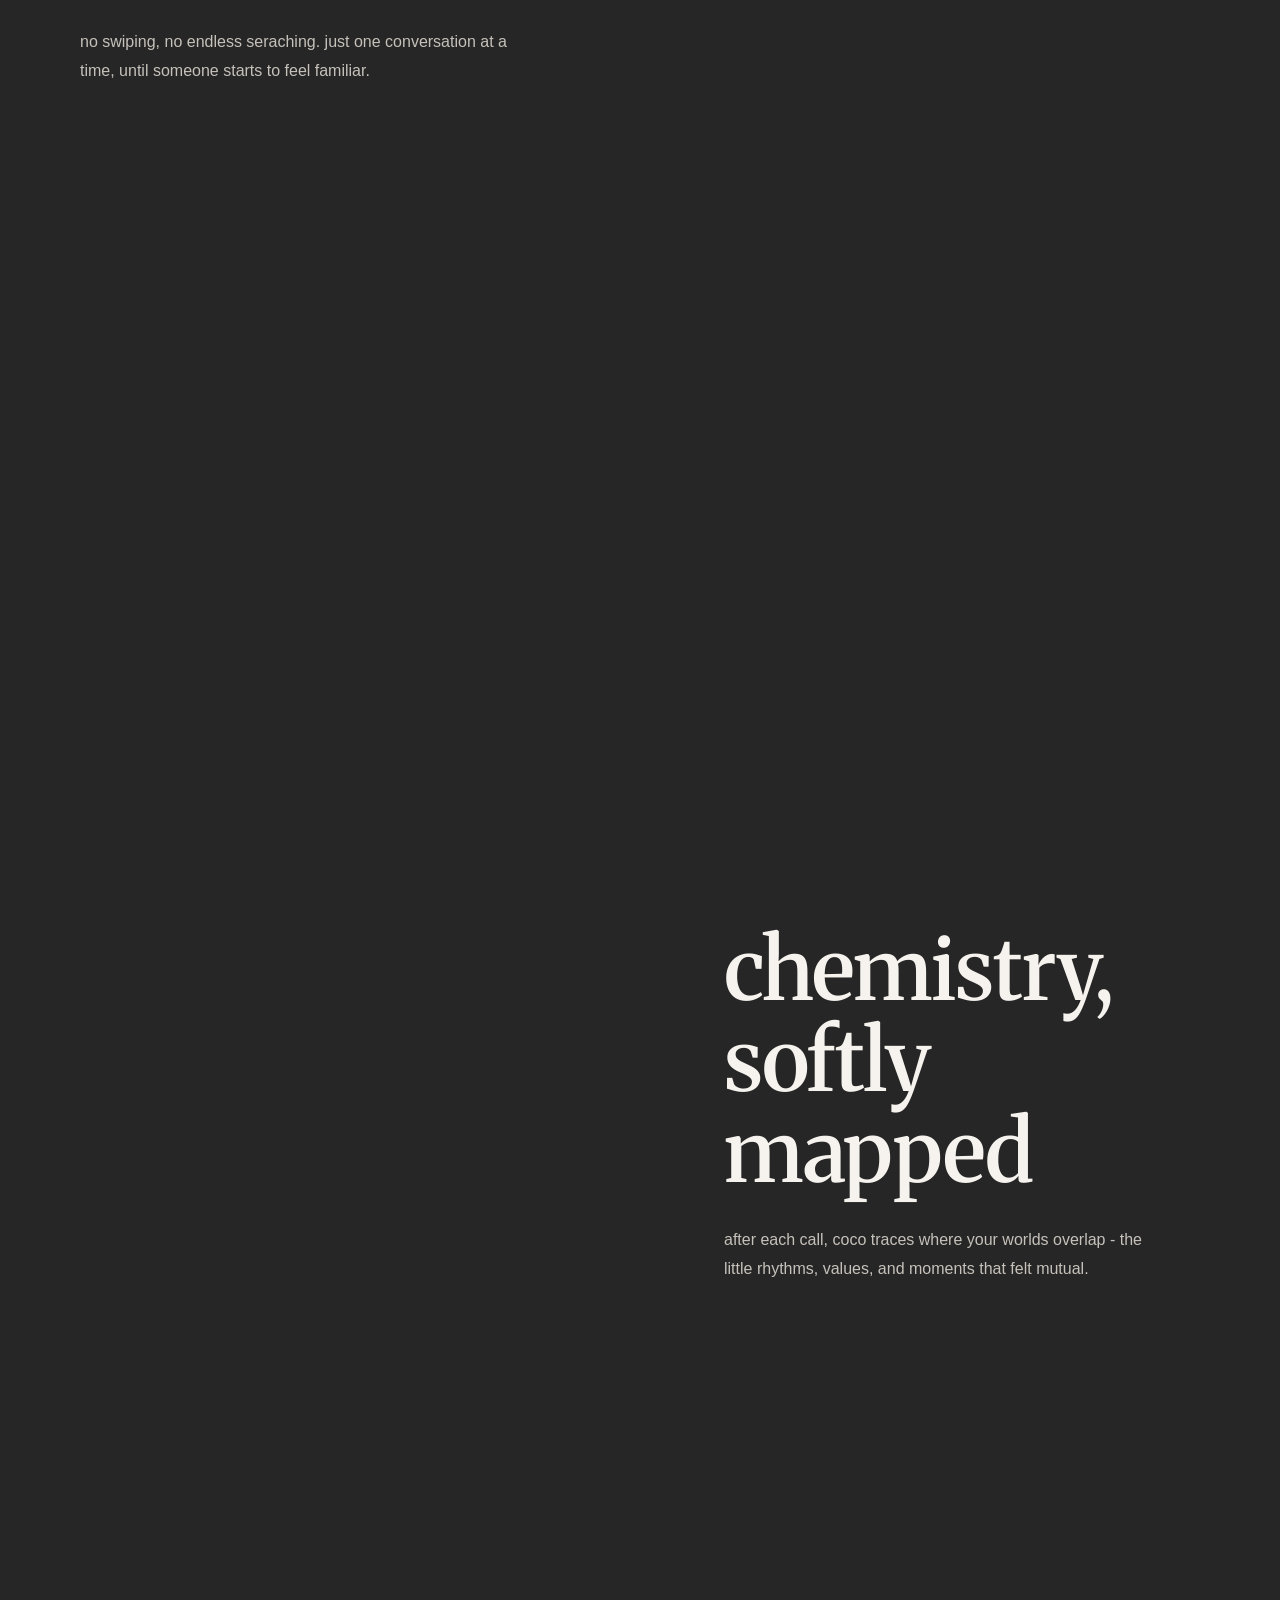
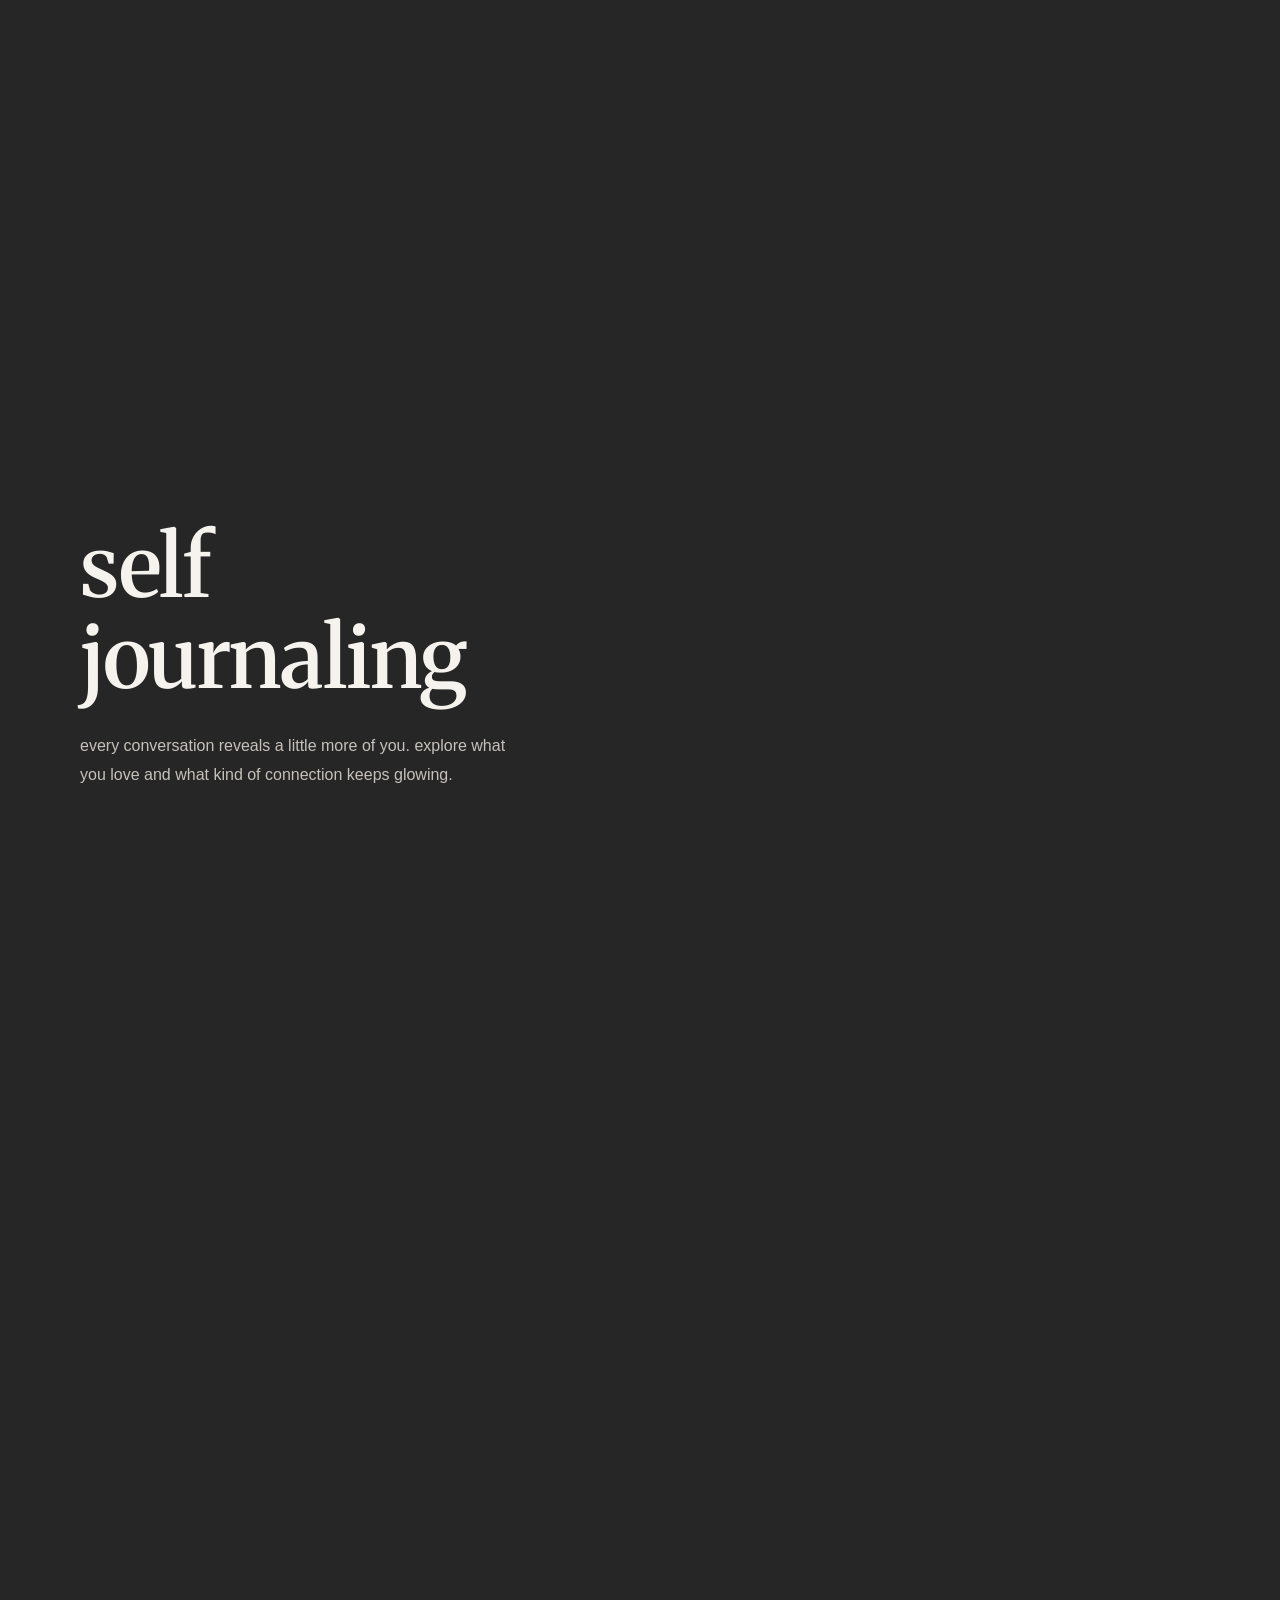
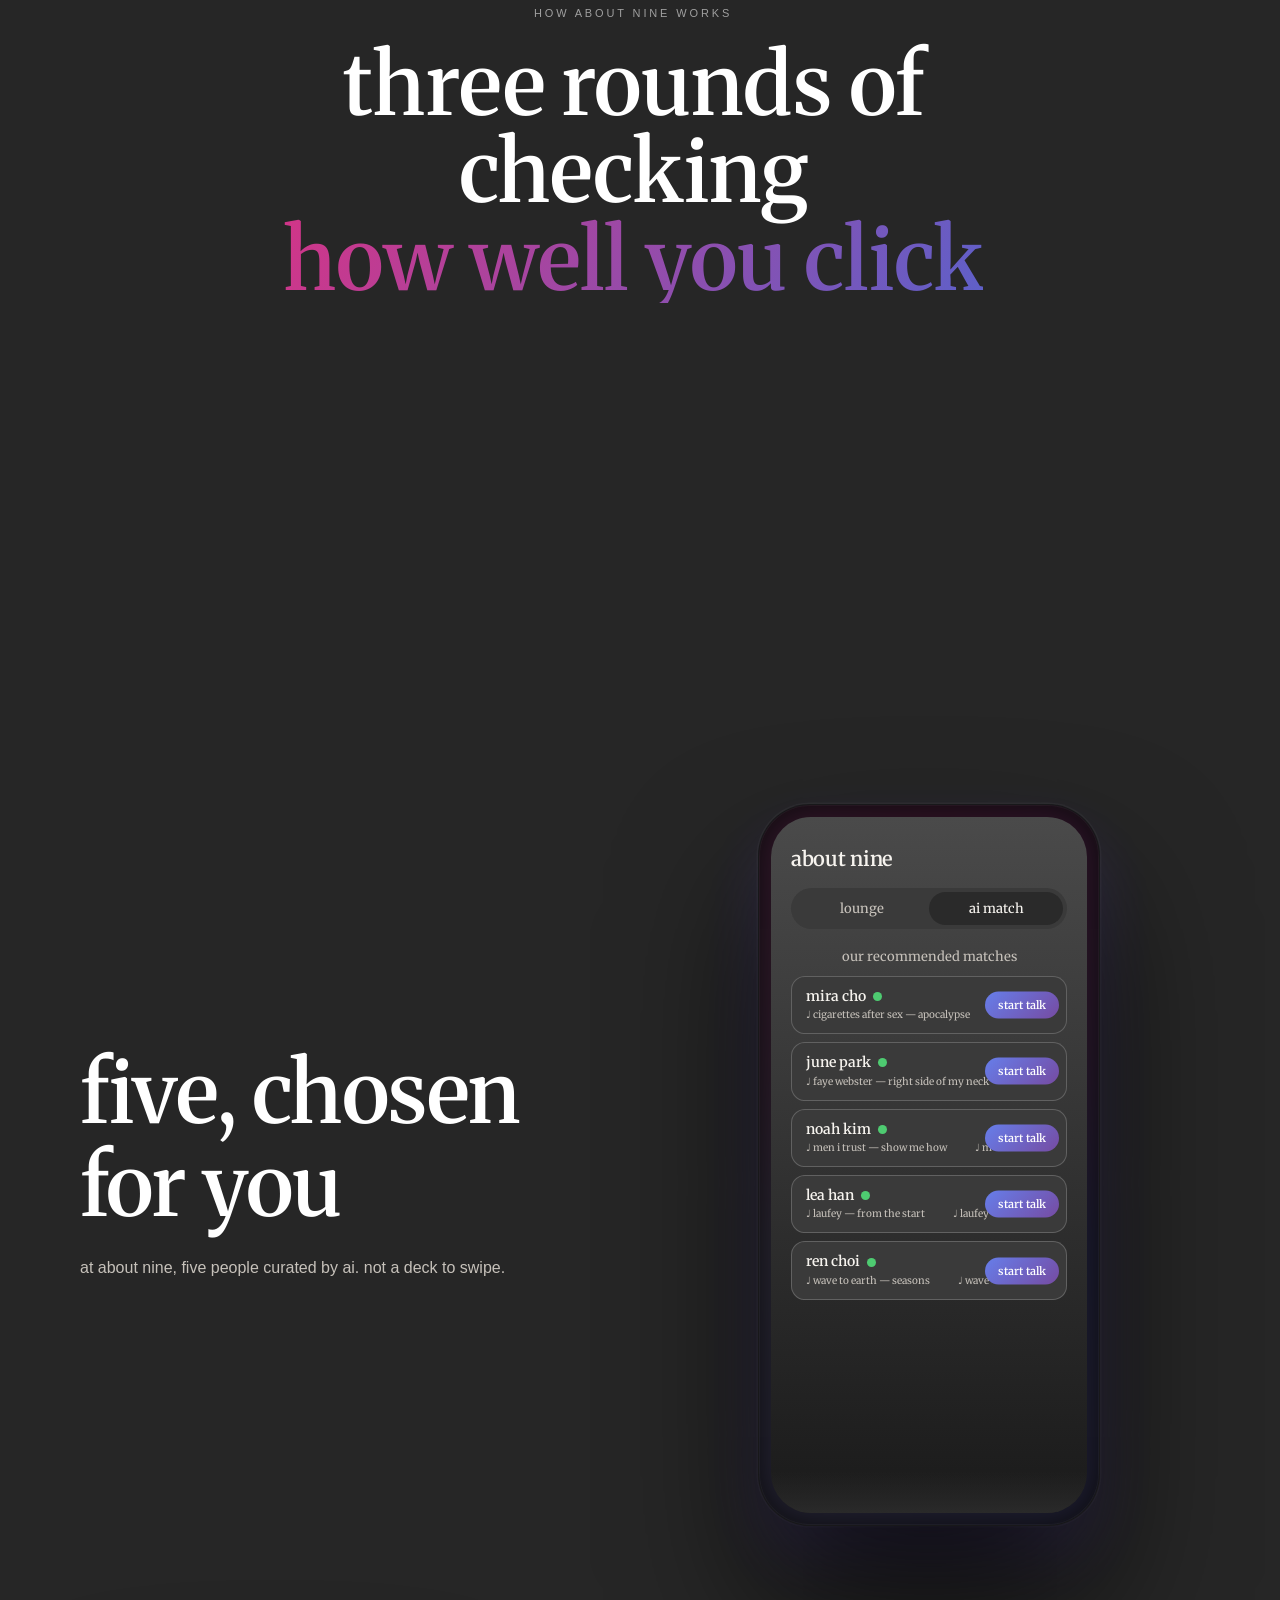
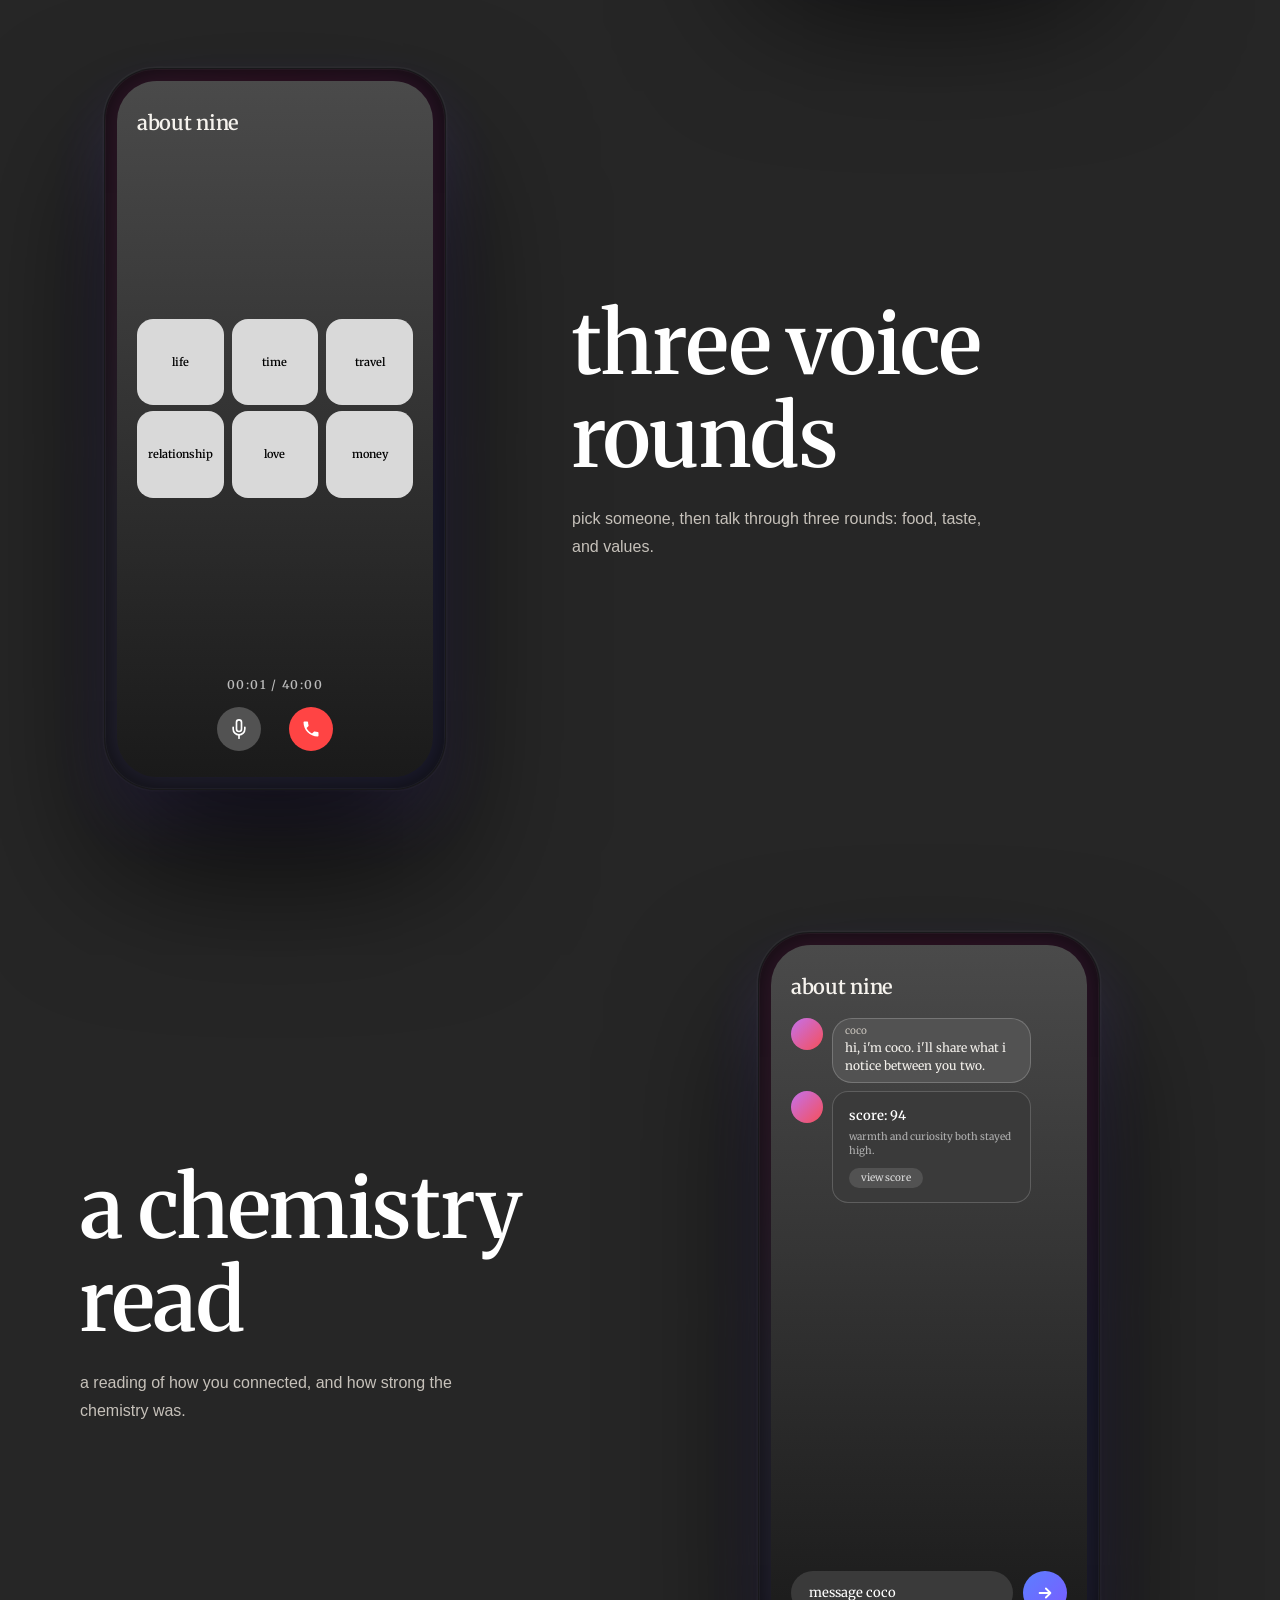
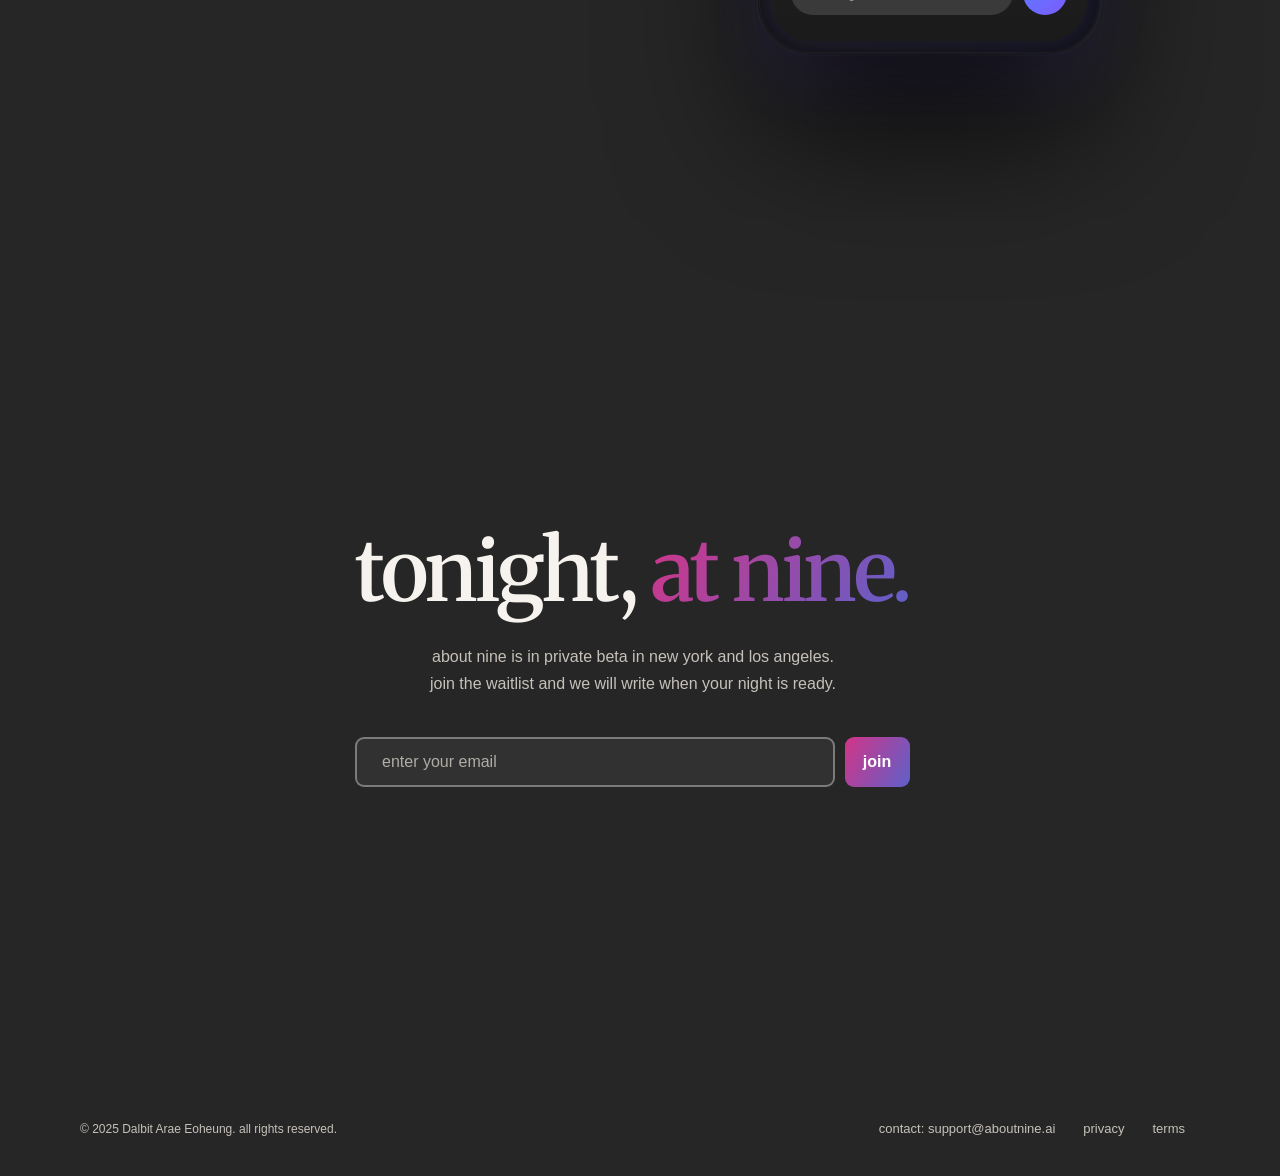
==== commit 754fa88a: "about nine landing" ====
--- a/index.html
+++ b/index.html
@@ -1759,7 +1759,7 @@
         <h2>meet your kindred</h2>
         <p>no swiping, no endless seraching. just one conversation at a time, until someone starts to feel familiar.</p>
       </div>
-      <div class="story-visual what-sphere-slot reveal d1" aria-hidden="true"></div>
+      <div class="story-visual what-sphere-slot" aria-hidden="true"></div>
     </div>
   </div>
 </section>
@@ -1772,7 +1772,7 @@
         <h2>chemistry, softly mapped</h2>
         <p>after each call, coco traces where your worlds overlap - the little rhythms, values, and moments that felt mutual.</p>
       </div>
-      <div class="story-visual what-sphere-slot reveal d1" aria-hidden="true"></div>
+      <div class="story-visual what-sphere-slot" aria-hidden="true"></div>
     </div>
   </div>
 </section>
@@ -1785,7 +1785,7 @@
         <h2>self journaling</h2>
         <p>every conversation reveals a little more of you. explore what you love and what kind of connection keeps glowing.</p>
       </div>
-      <div class="story-visual what-sphere-slot reveal d1" aria-hidden="true"></div>
+      <div class="story-visual what-sphere-slot" aria-hidden="true"></div>
     </div>
   </div>
 </section>
@@ -1803,10 +1803,10 @@
 <!-- ─── HOW NINE WORKS ─── -->
 <section class="how-nine" id="how">
   <div class="container">
-    <div class="how-nine-inner reveal">
+    <div class="how-nine-inner">
       <div class="how-work-shell" data-how-carousel="">
         <div class="how-work-layout">
-          <div class="how-phone-stage">
+          <div class="how-phone-stage reveal d1">
             <button class="how-phone-nav prev" type="button" data-how-prev="" aria-label="previous step" title="previous step">←</button>
             <div class="phone how-work-phone">
               <div class="how-phone-screens">
@@ -1982,7 +1982,7 @@
             <button class="how-phone-nav next" type="button" data-how-next="" aria-label="next step" title="next step">→</button>
           </div>
 
-          <div class="how-copy-stack">
+          <div class="how-copy-stack reveal d2">
             <div class="how-work-copy active" data-how-copy="" aria-hidden="false">
               <h3>five, chosen for you</h3>
               <p>at about nine, five people curated by ai. not a deck to swipe.</p>
@@ -2056,19 +2056,35 @@
   // Scroll reveal via IntersectionObserver
   (function(){
     const reveal = (el) => el.classList.add('in');
-    if (!('IntersectionObserver' in window)) {
-      document.querySelectorAll('.reveal').forEach(reveal);
-      return;
-    }
-    const io = new IntersectionObserver((entries, obs) => {
-      entries.forEach(entry => {
-        if (entry.isIntersecting) {
-          reveal(entry.target);
-          obs.unobserve(entry.target);
-        }
+    const collect = (target) => {
+      if (!target) return [];
+      if (target.matches?.('.reveal')) return [target];
+      return Array.from(target.querySelectorAll?.('.reveal') || []);
+    };
+    let io = null;
+
+    window.observeReveal = function(target = document) {
+      const elements = collect(target);
+      if (!('IntersectionObserver' in window)) {
+        elements.forEach(reveal);
+        return;
+      }
+      if (!io) {
+        io = new IntersectionObserver((entries, obs) => {
+          entries.forEach(entry => {
+            if (entry.isIntersecting) {
+              reveal(entry.target);
+              obs.unobserve(entry.target);
+            }
+          });
+        }, { threshold: 0.12, rootMargin: '0px 0px -6% 0px' });
+      }
+      elements.forEach(el => {
+        if (!el.classList.contains('in')) io.observe(el);
       });
-    }, { threshold: 0.12, rootMargin: '0px 0px -6% 0px' });
-    document.querySelectorAll('.reveal').forEach(el => io.observe(el));
+    };
+
+    window.observeReveal(document);
   })();
 </script>
 
--- a/interactive.css
+++ b/interactive.css
@@ -950,6 +950,11 @@
     transform: translate(-50%, 0);
   }
 
+  .hero.is-night-active .hero-sphere-label,
+  .hero.is-night-instant .hero-sphere-label {
+    transform: translate(-50%, calc(-50% - 28px));
+  }
+
   #heroWaitlistBtn {
     display: none !important;
   }
@@ -1018,6 +1023,20 @@
     aspect-ratio: 9 / 19;
     min-height: 0 !important;
     height: auto;
+  }
+
+  .phone.how-mobile-phone {
+    overflow: hidden;
+    isolation: isolate;
+    box-shadow:
+      0 46px 90px rgba(0,0,0,0.56),
+      0 22px 48px rgba(123,91,255,0.16),
+      0 0 0 1px rgba(255,255,255,0.05),
+      inset 0 0 0 1px rgba(255,255,255,0.04);
+  }
+
+  .phone.how-mobile-phone::before {
+    display: none;
   }
 
   .phone::before {
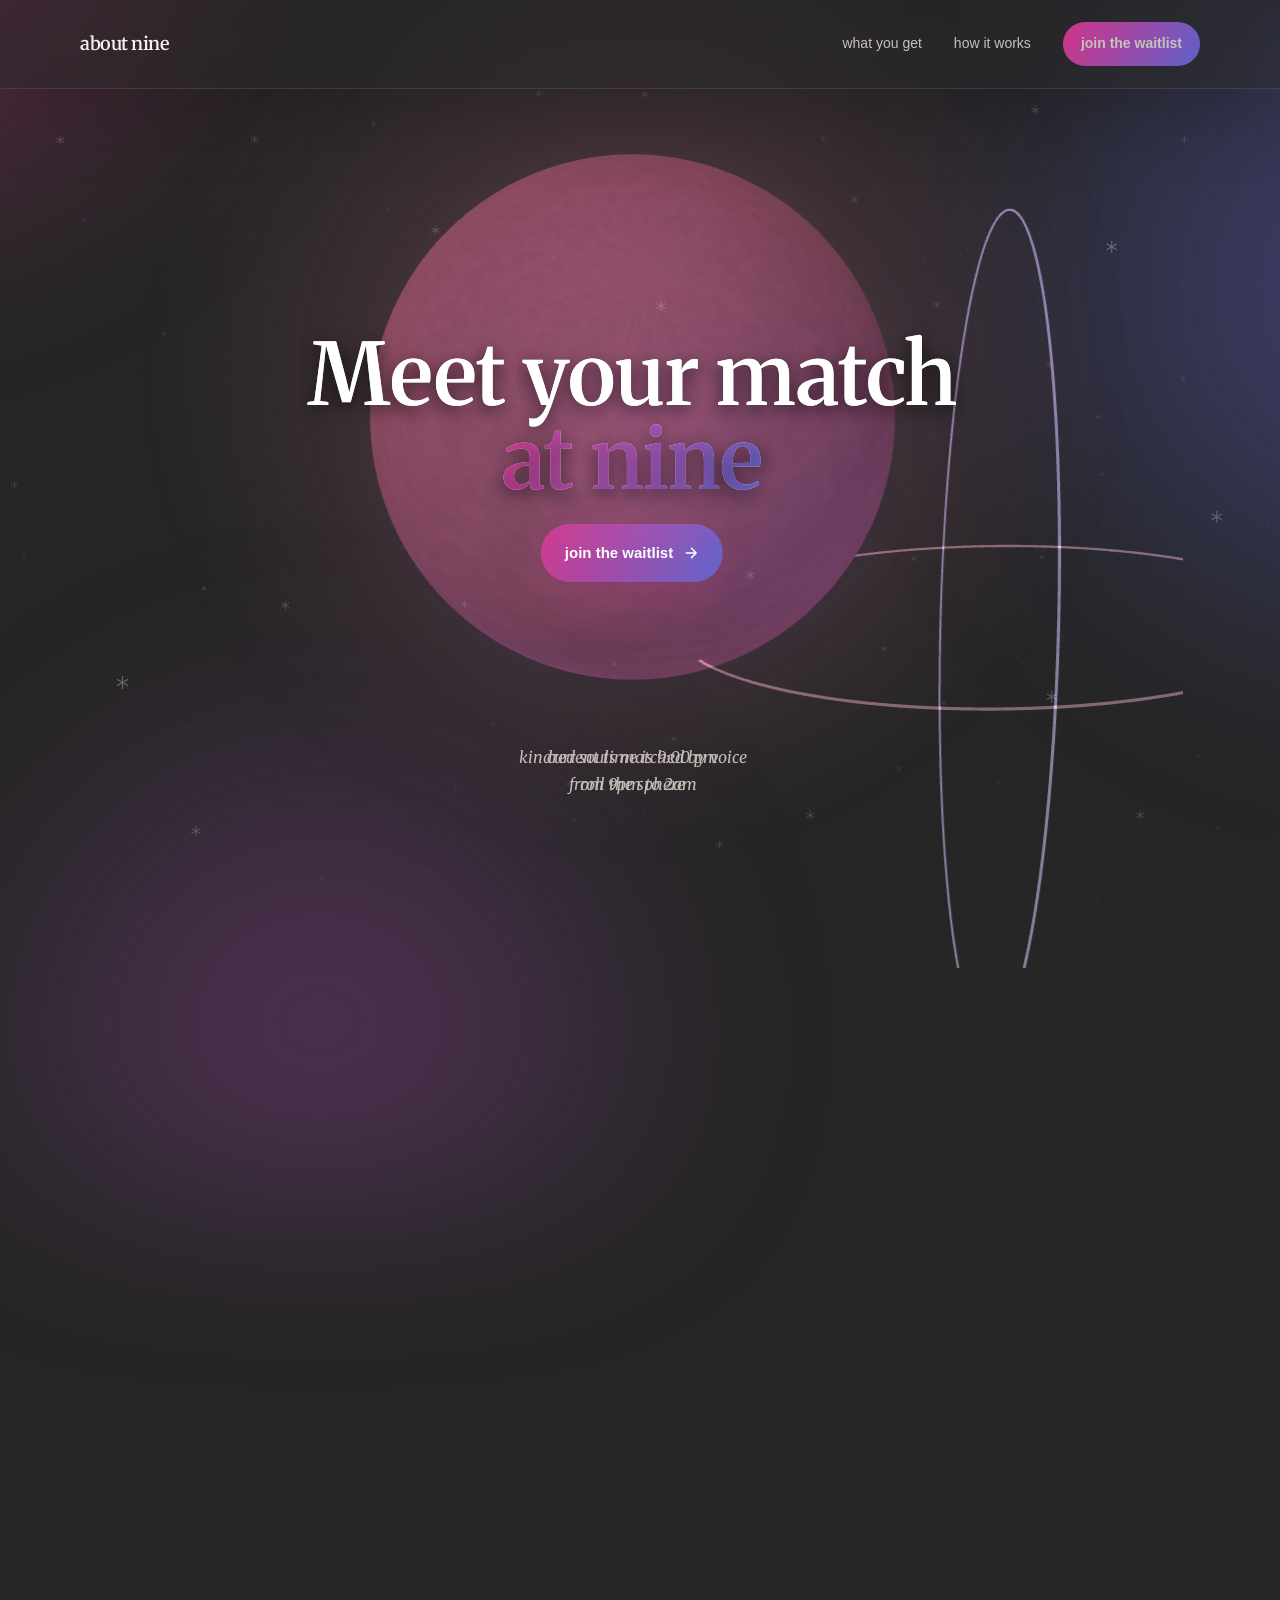
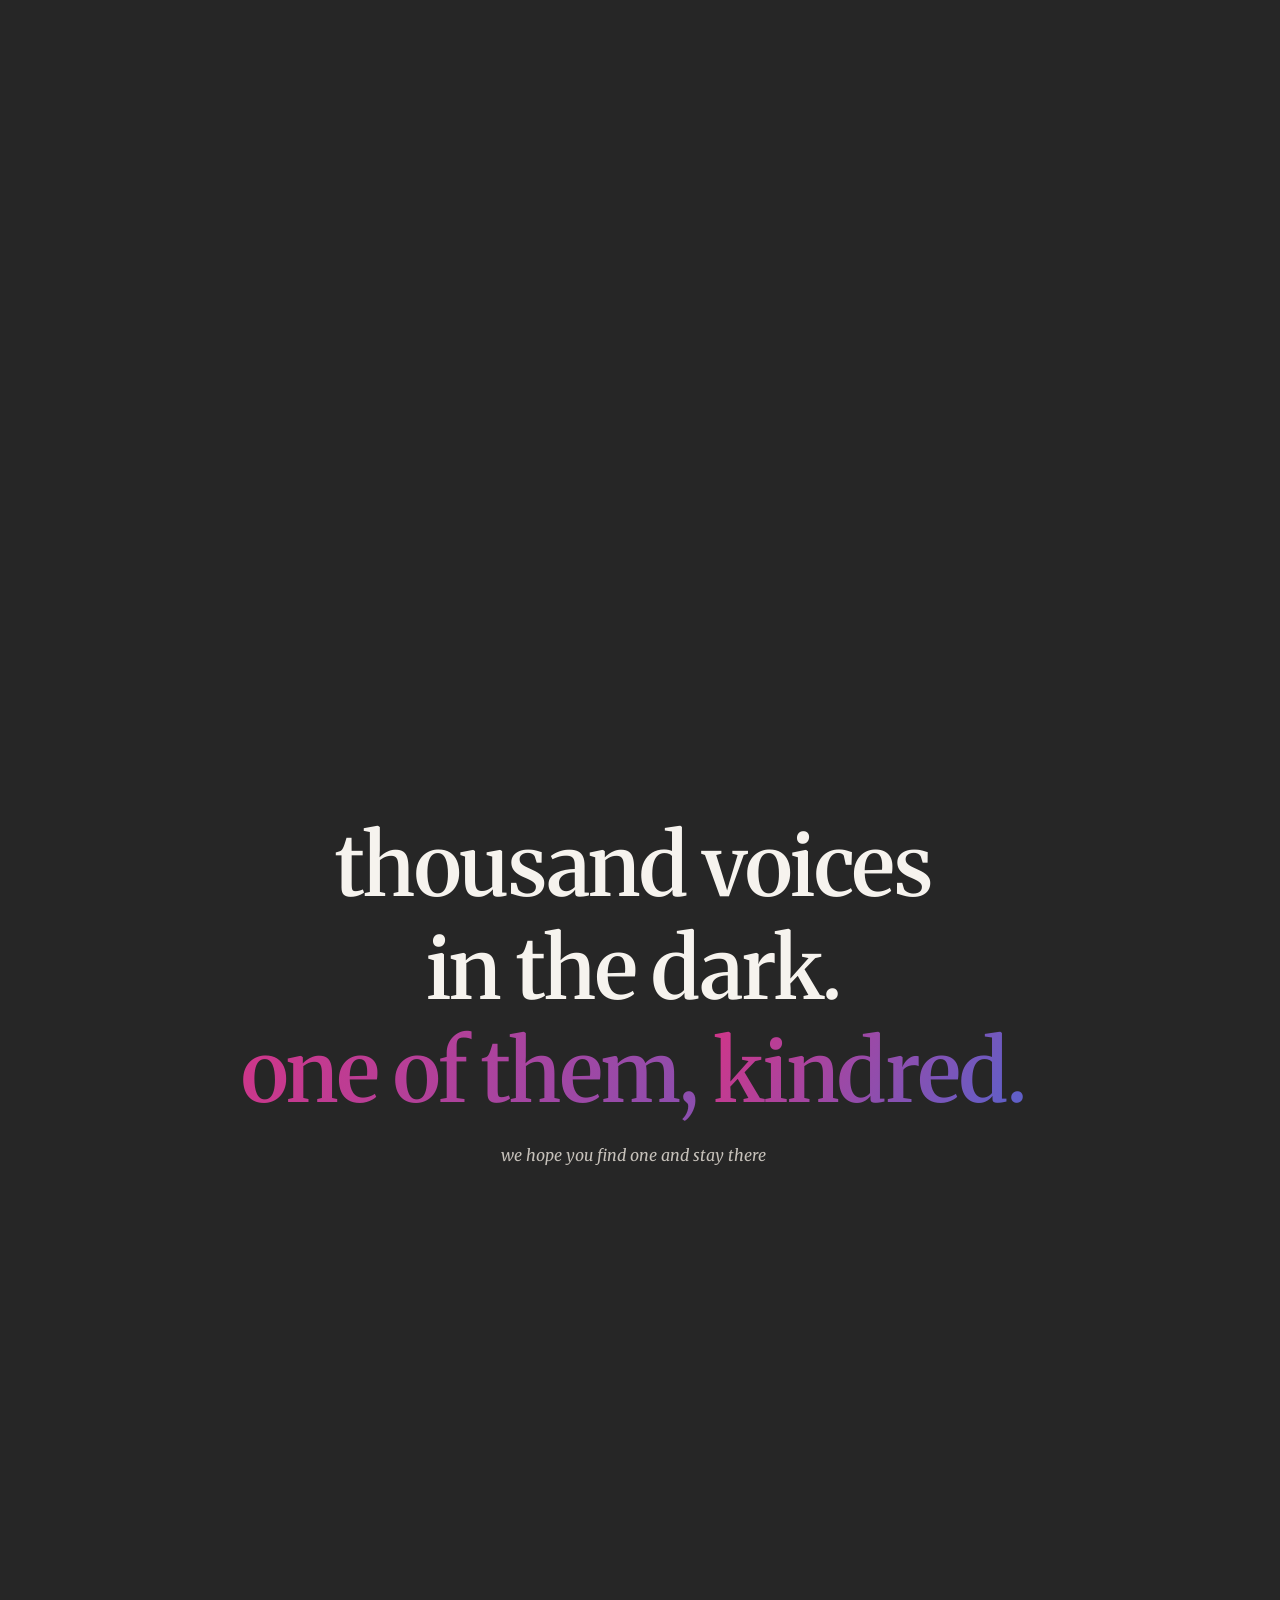
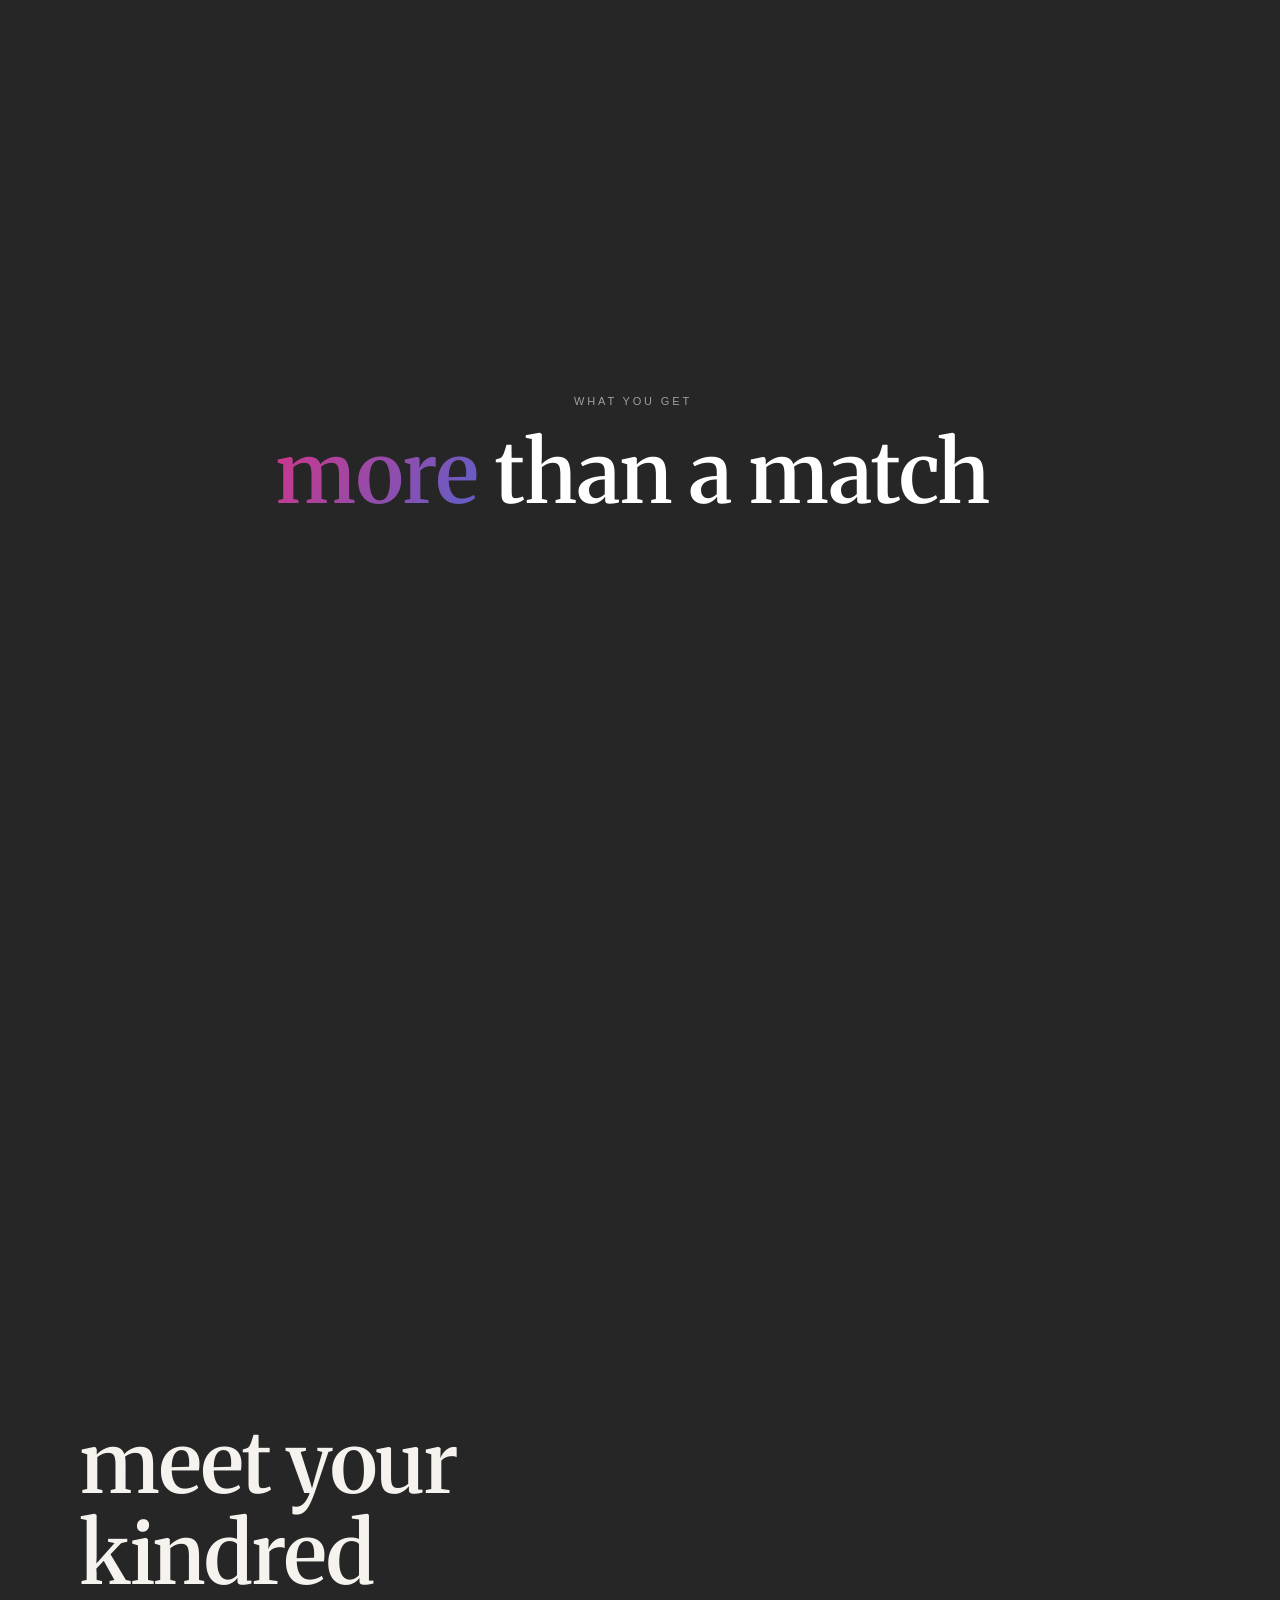
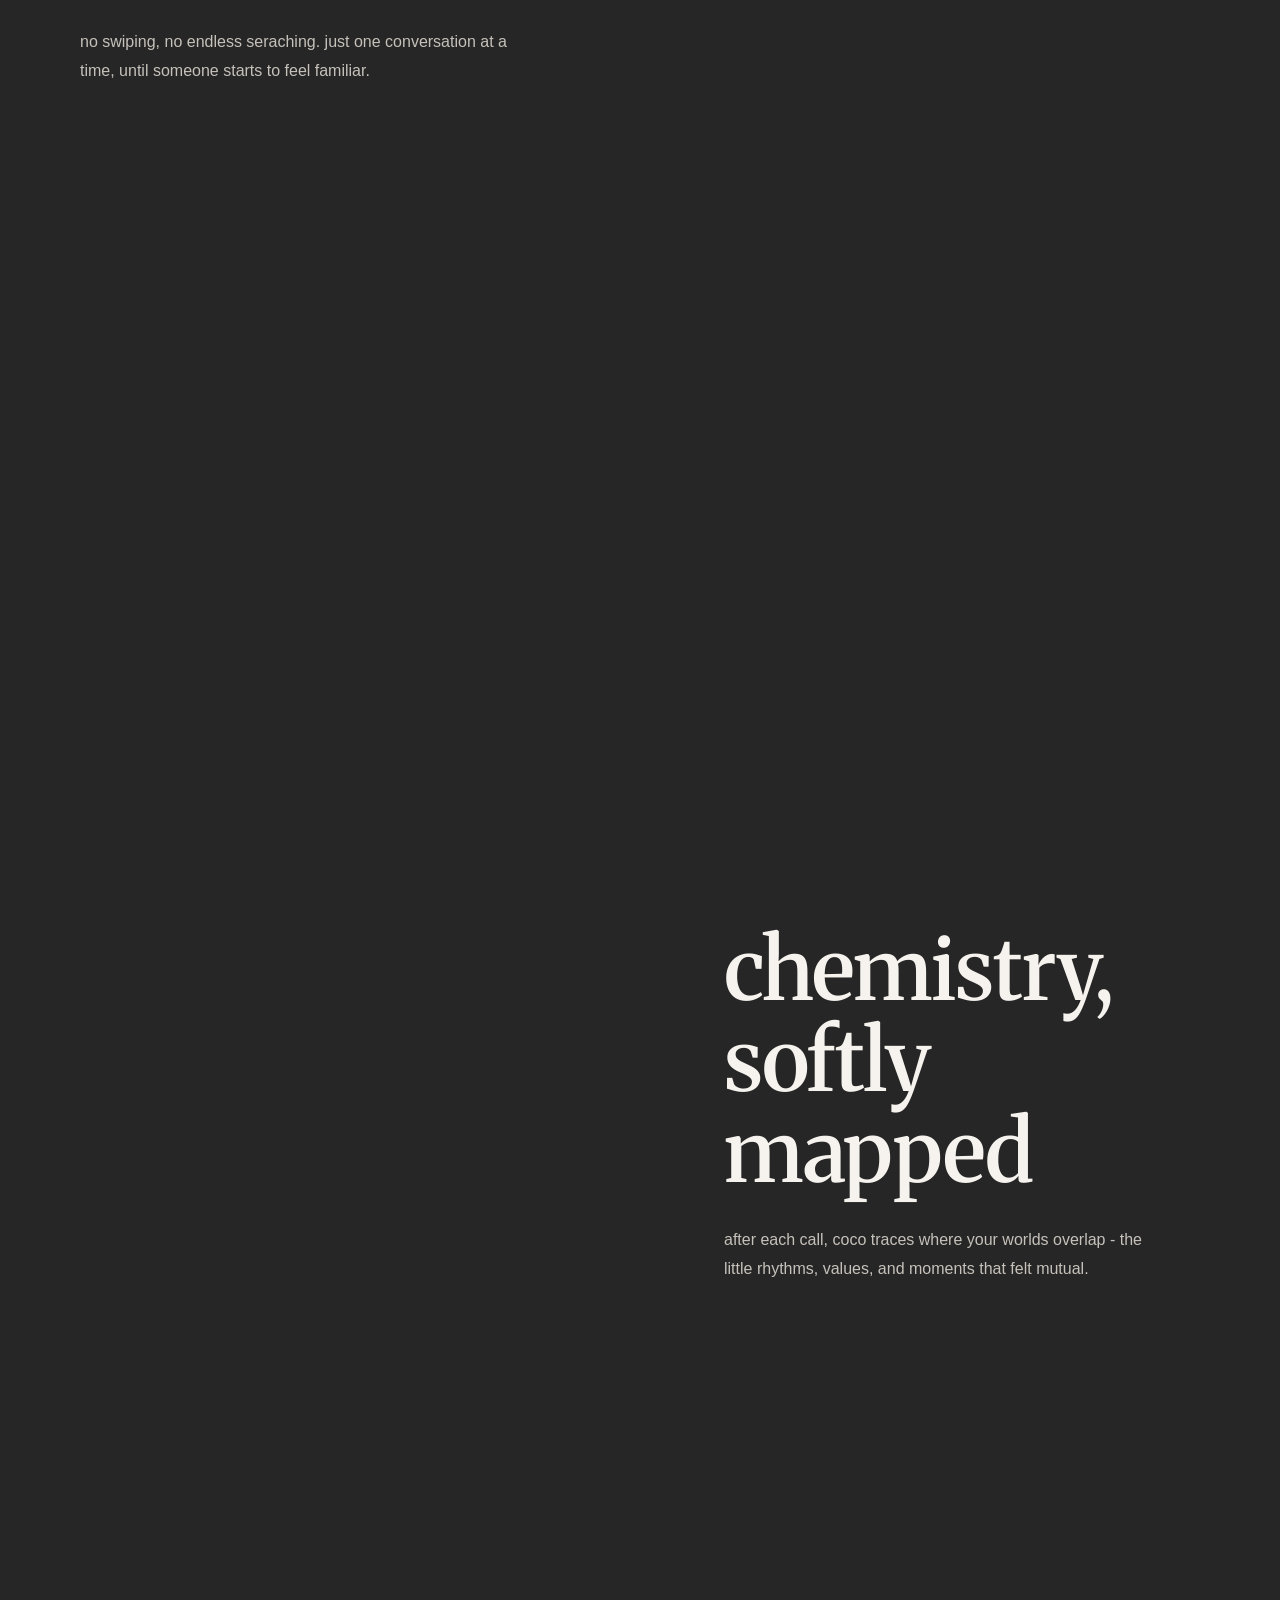
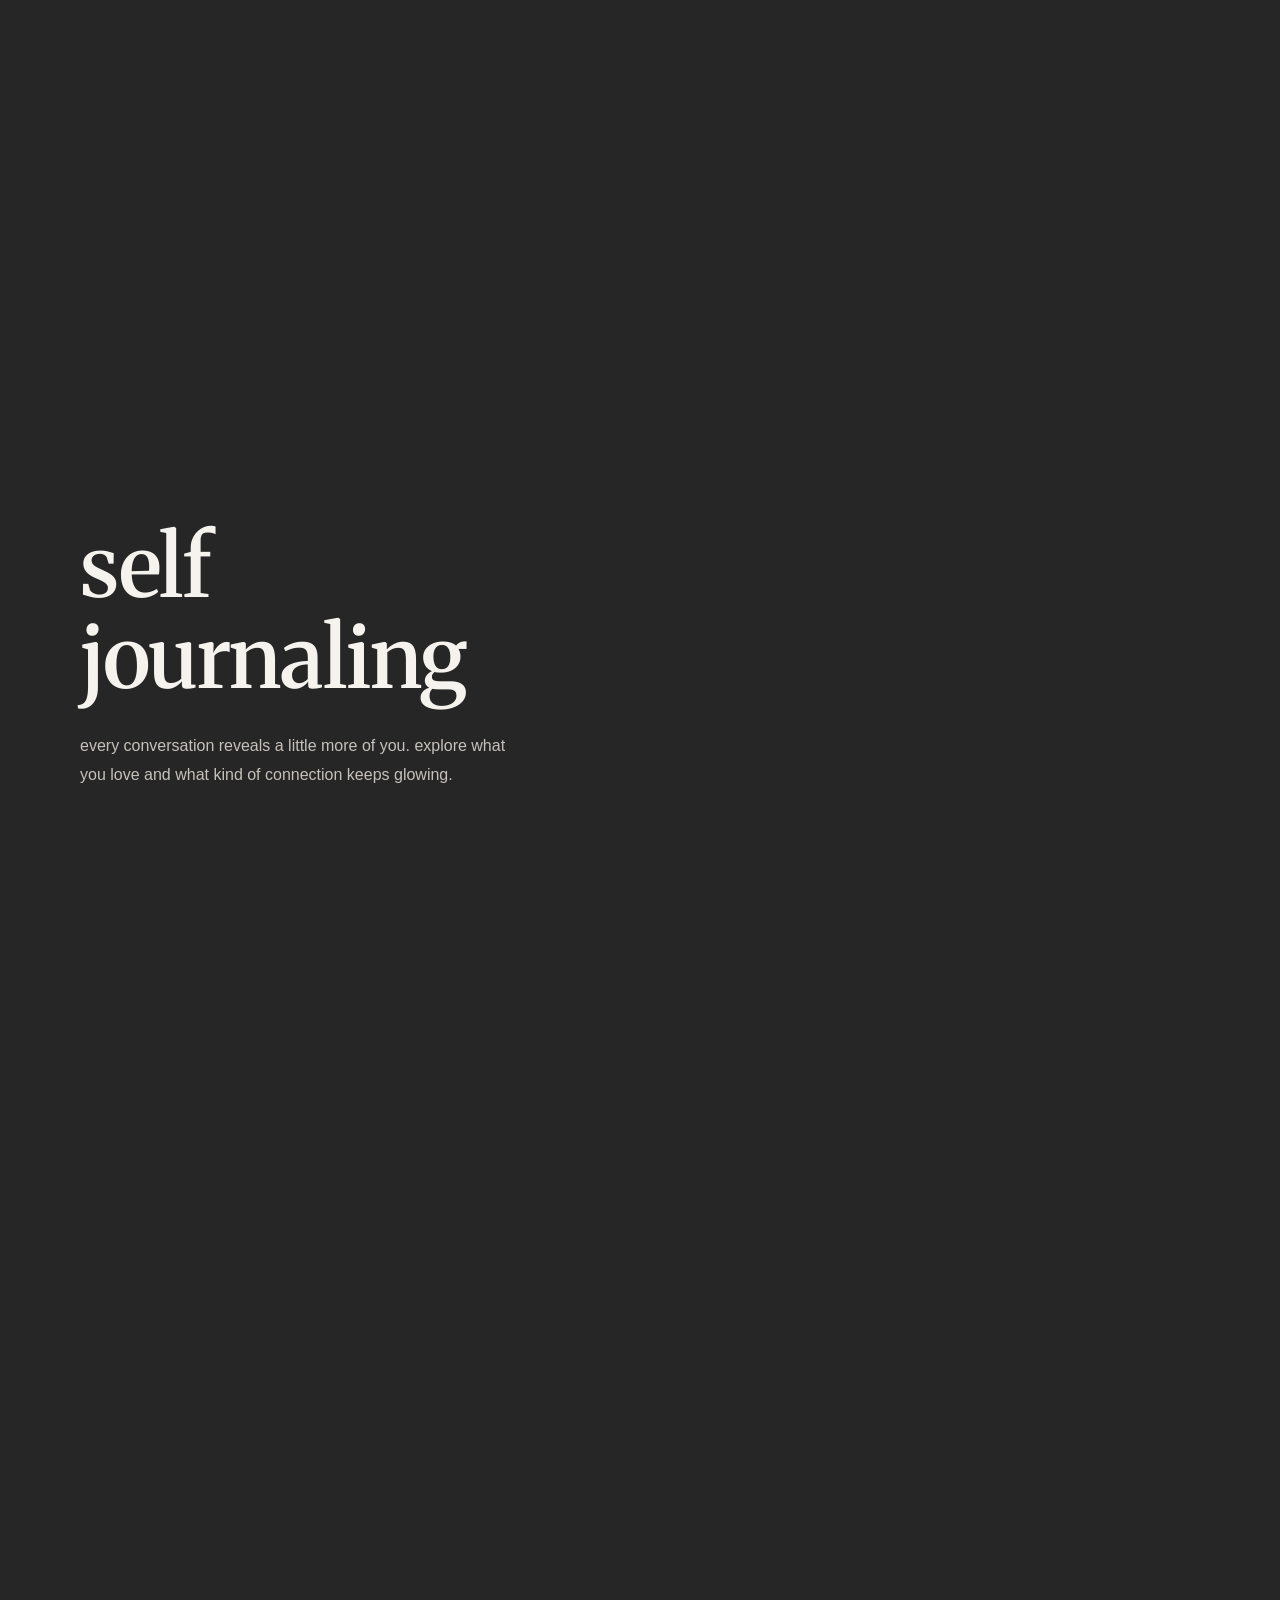
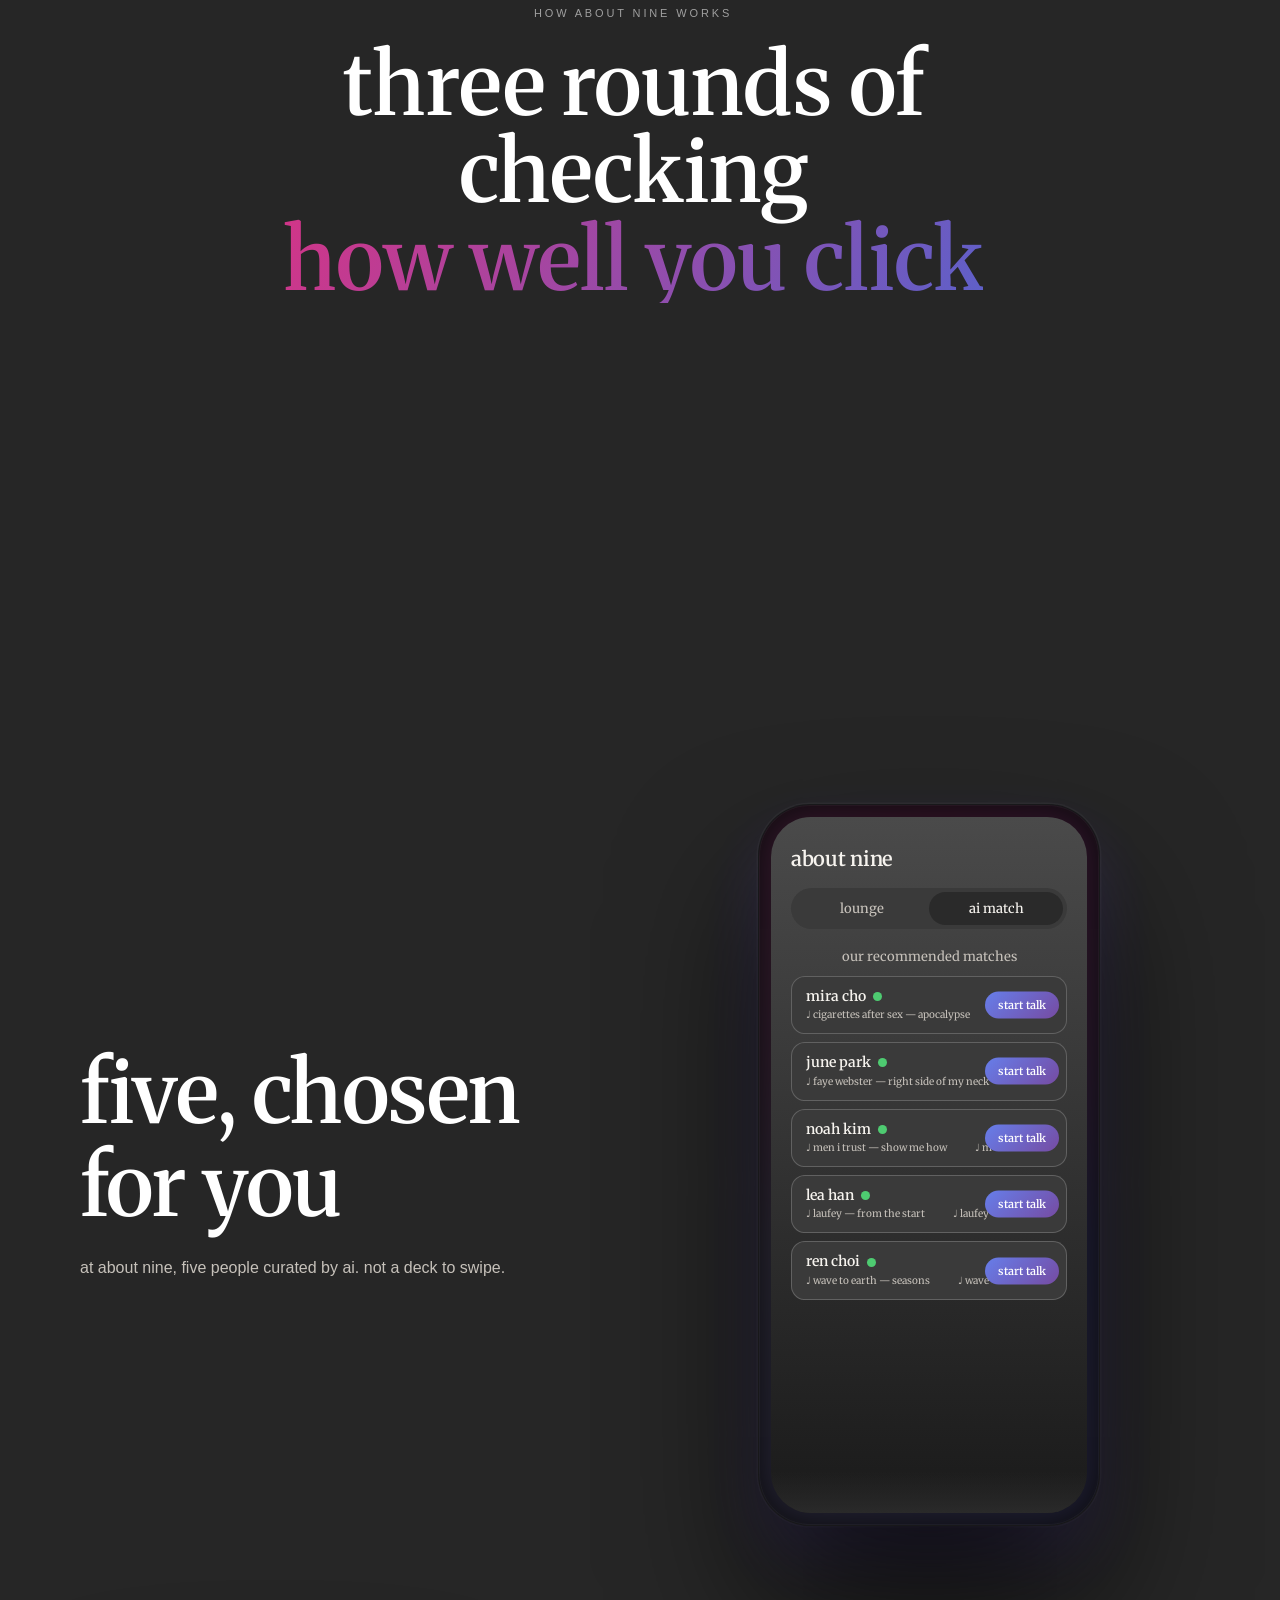
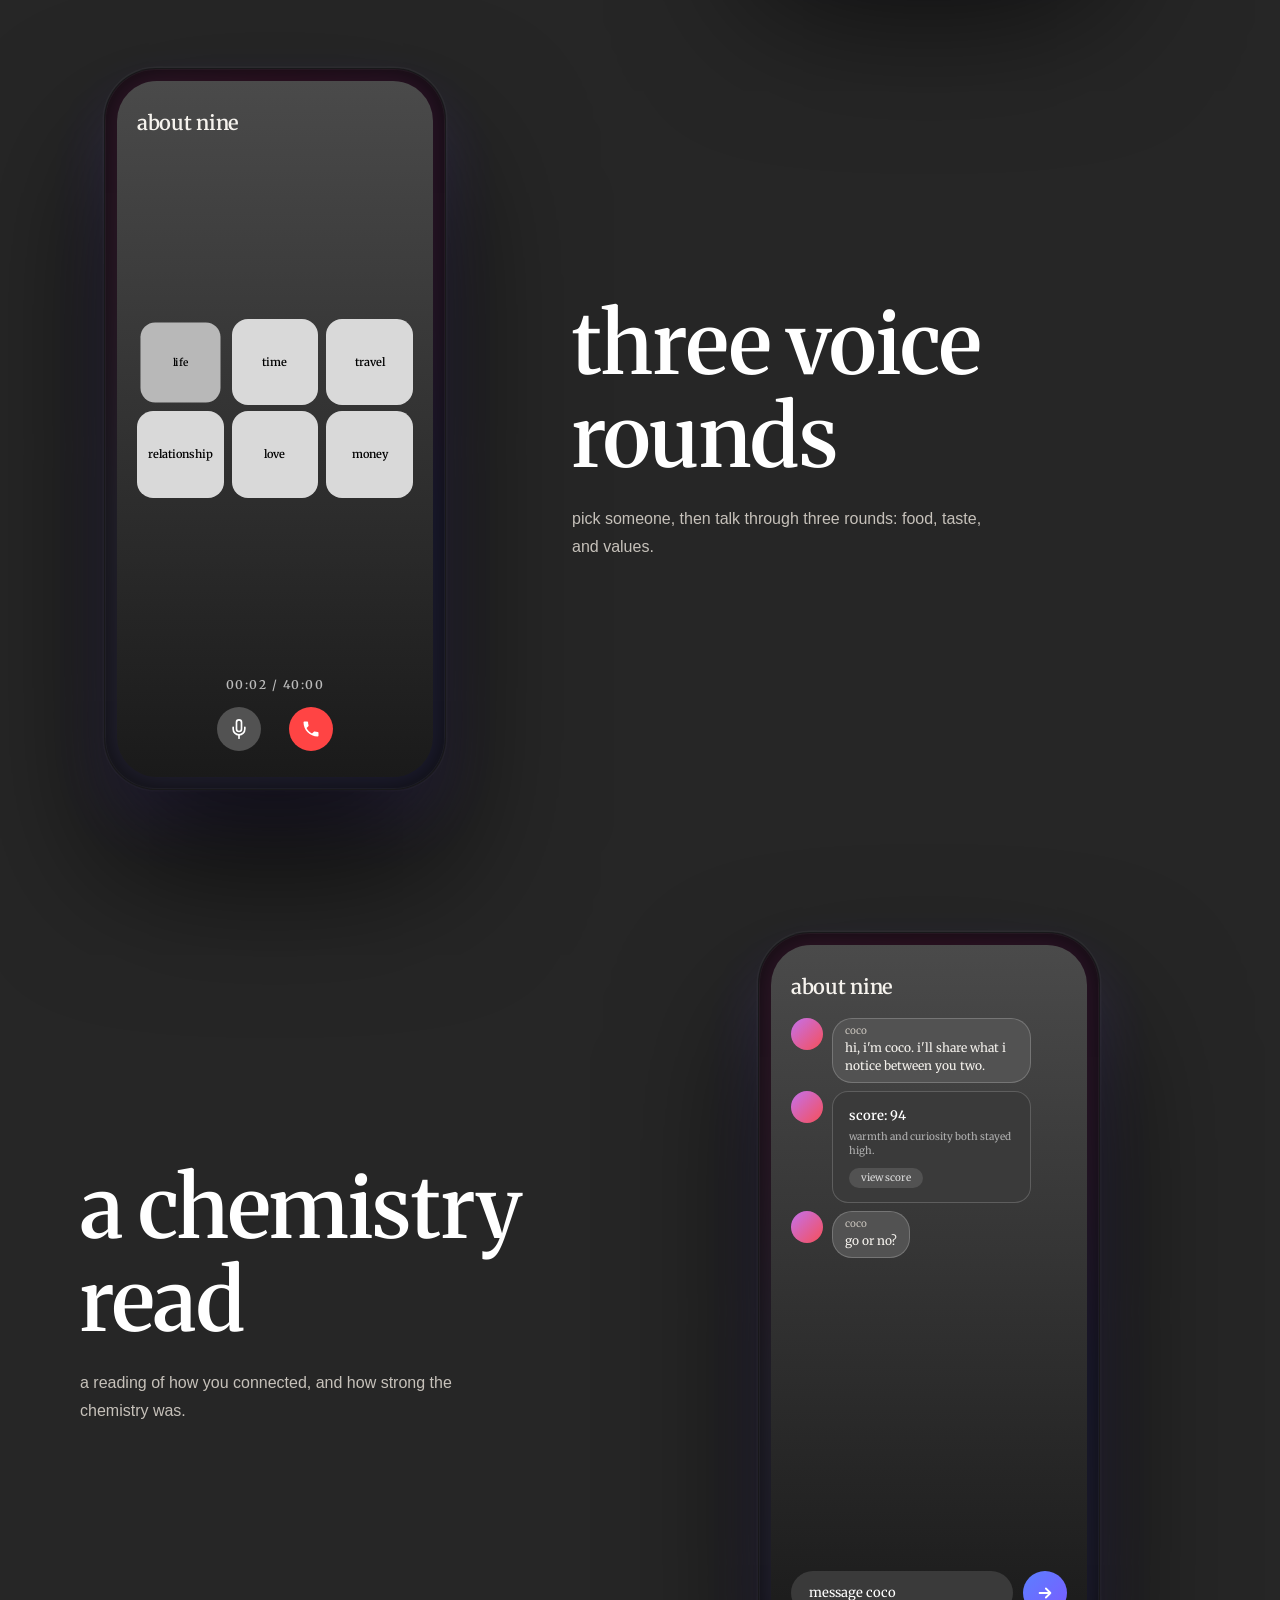
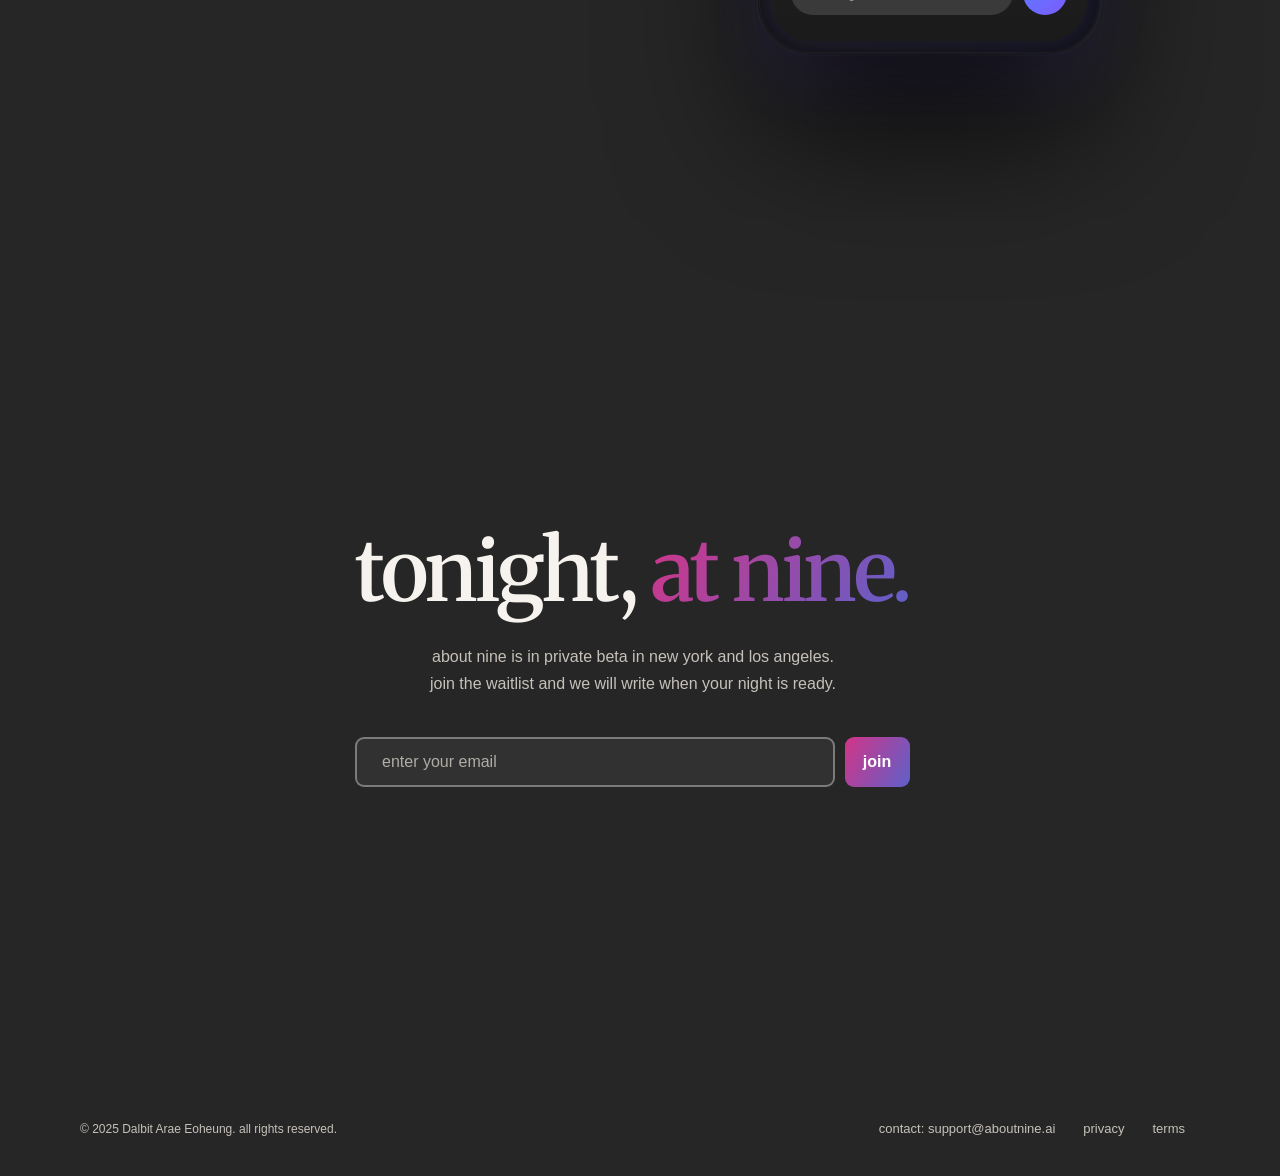
==== commit e5e939ce: "메시지 수정" ====
--- a/index.html
+++ b/index.html
@@ -1637,8 +1637,8 @@
     <!-- Sub-text and waitlist button below sphere -->
     <div class="cta-row hero-cta-col hero-info-row reveal d1">
       <div class="hero-sub-wrap">
-        <p class="hero-sub-text hero-sub-day">current time is <span data-hero-time-value="">--:-- am</span>.</p>
-        <p class="hero-sub-text hero-sub-night" aria-hidden="true">kindred souls matched by voice</p>
+        <p class="hero-sub-text hero-sub-day">current time is <span data-hero-time-value="">--:-- am</span><br>roll the sphere</p>
+        <p class="hero-sub-text hero-sub-night" aria-hidden="true">kindred souls matched by voice<br>from 9pm to 2am</p>
       </div>
     </div>
   </div>
